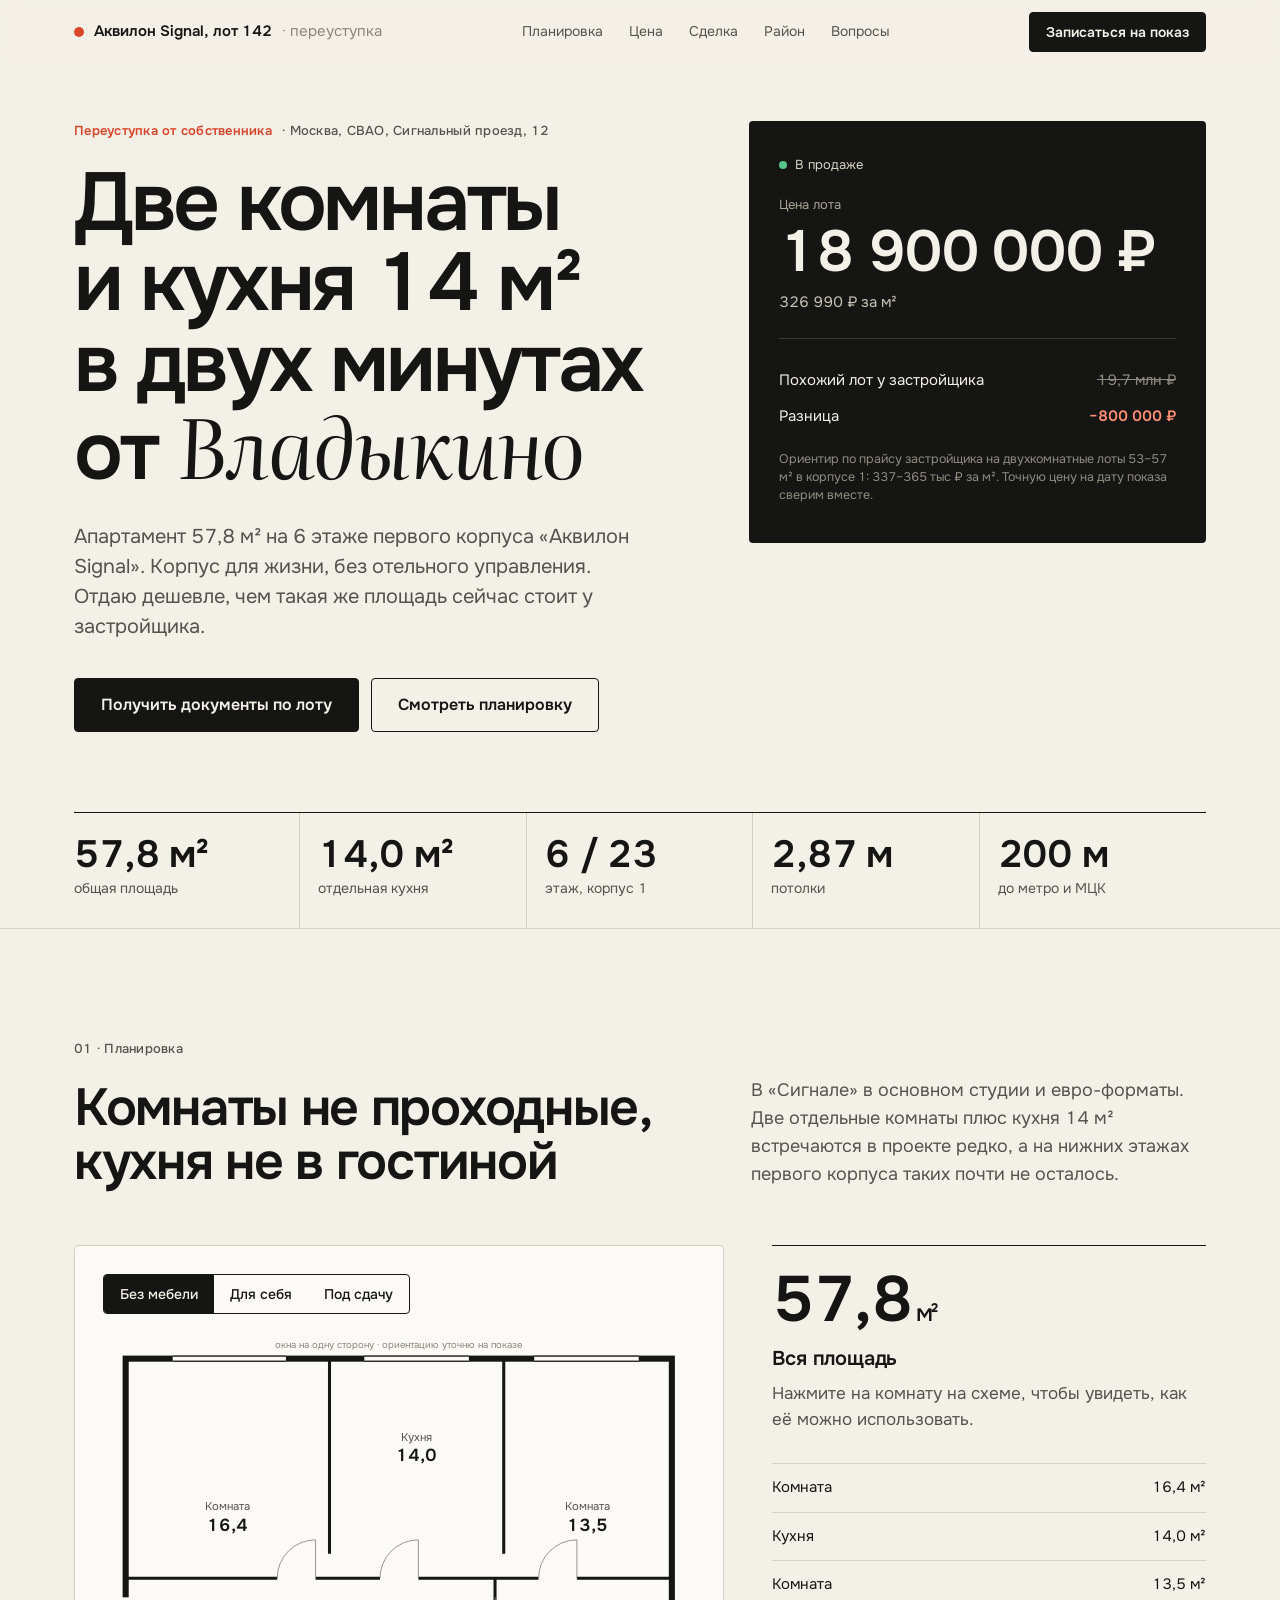
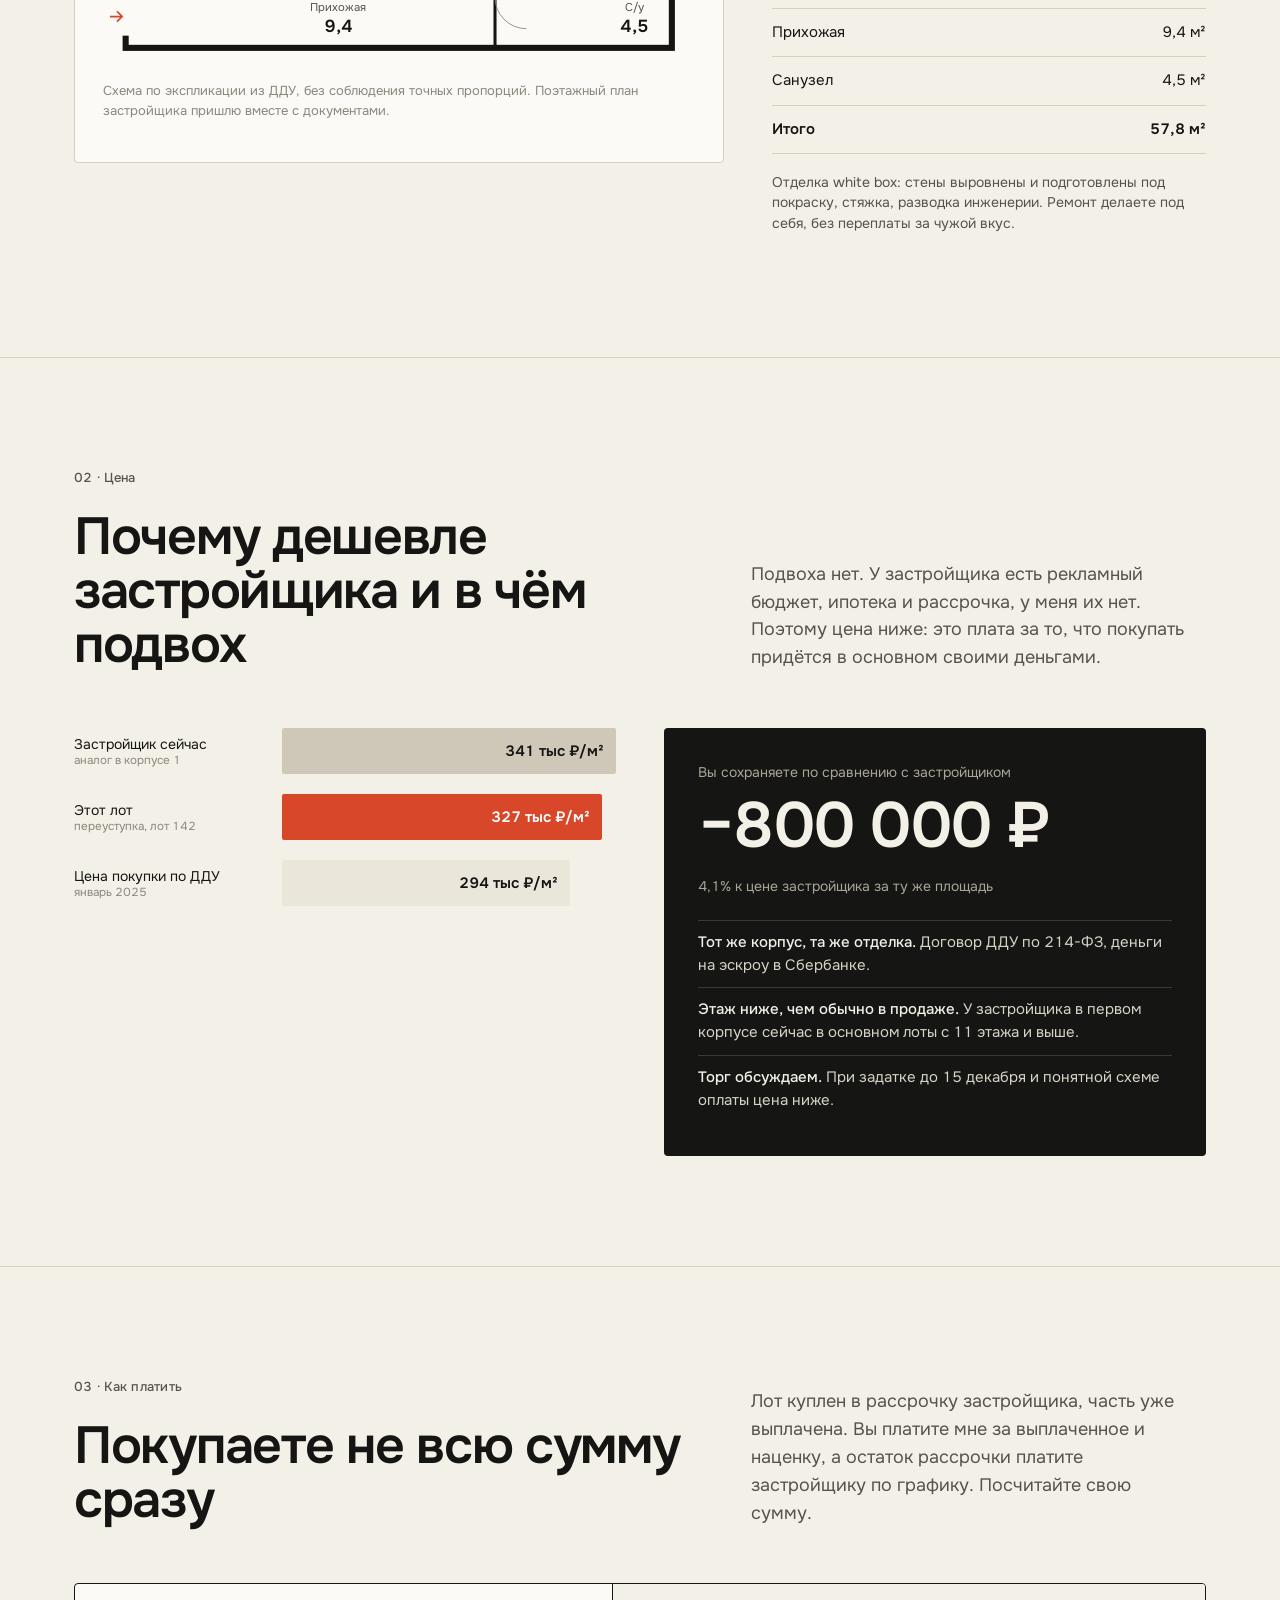
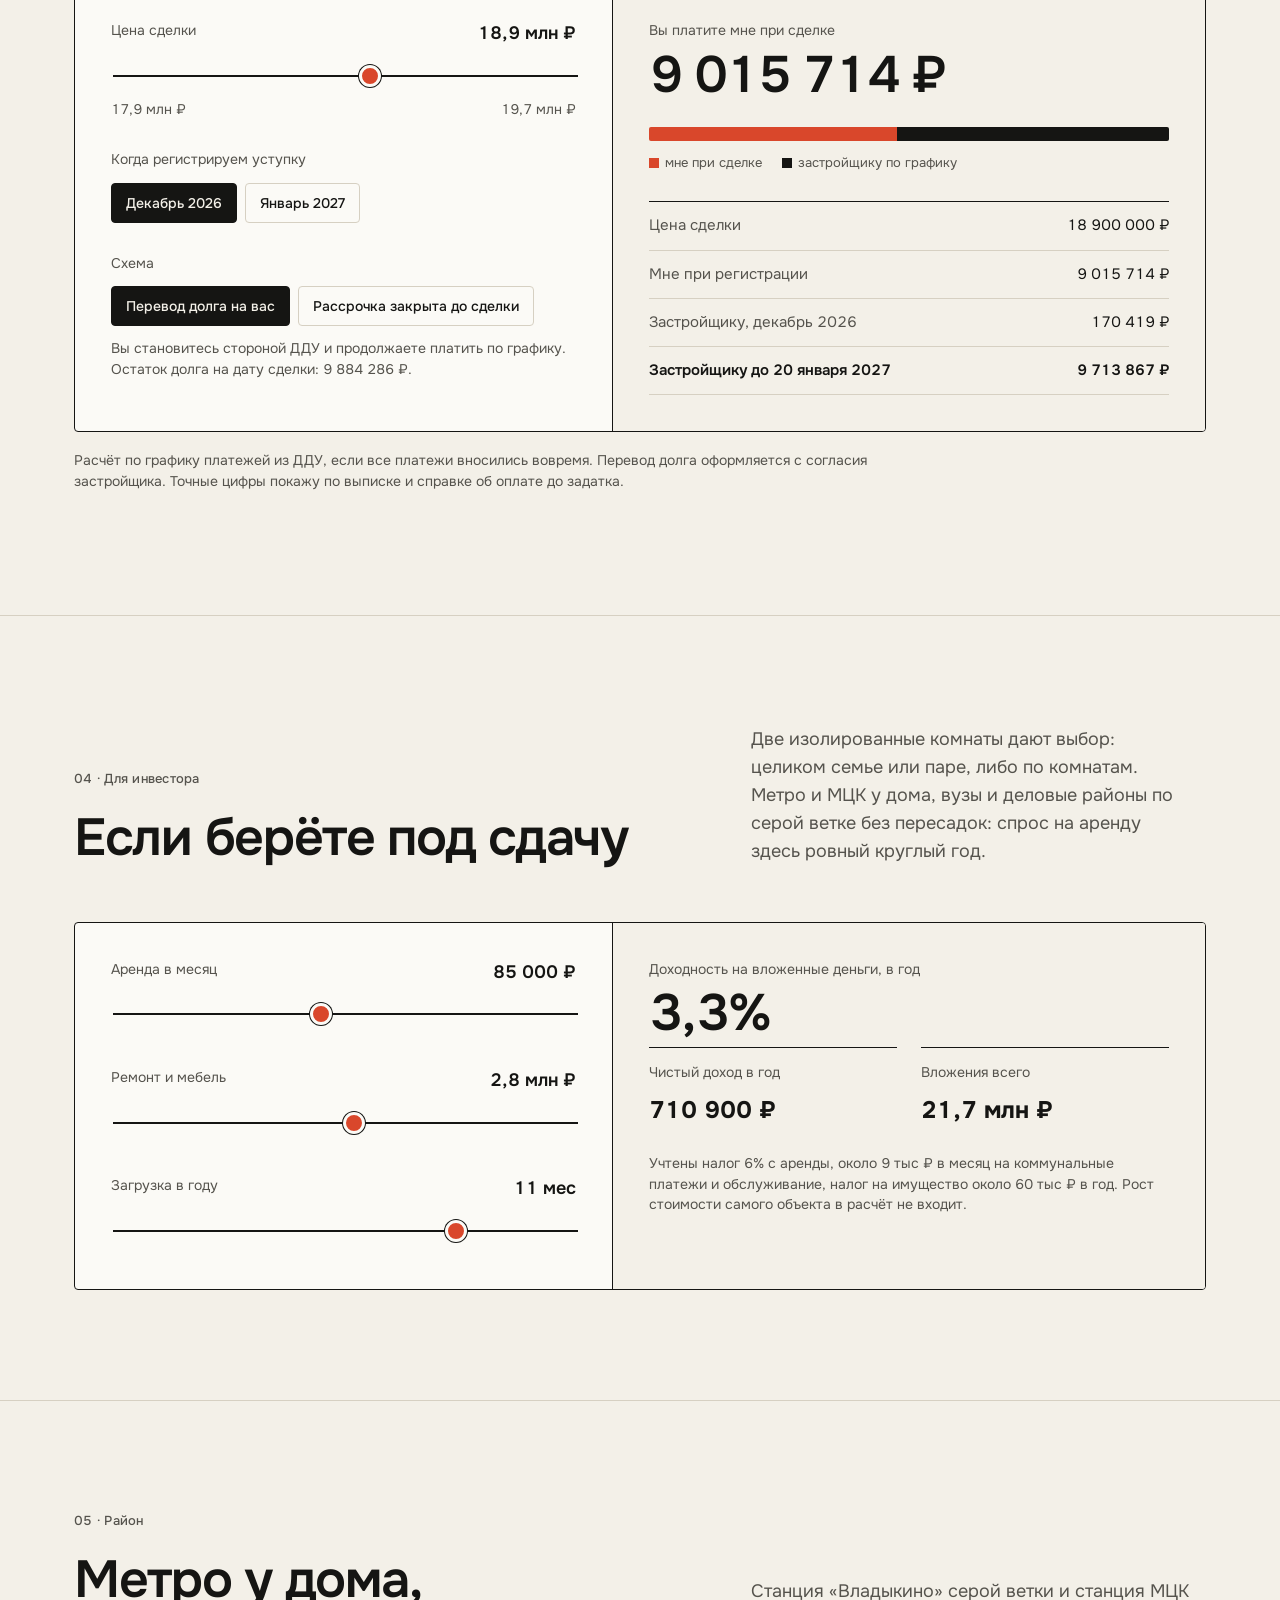
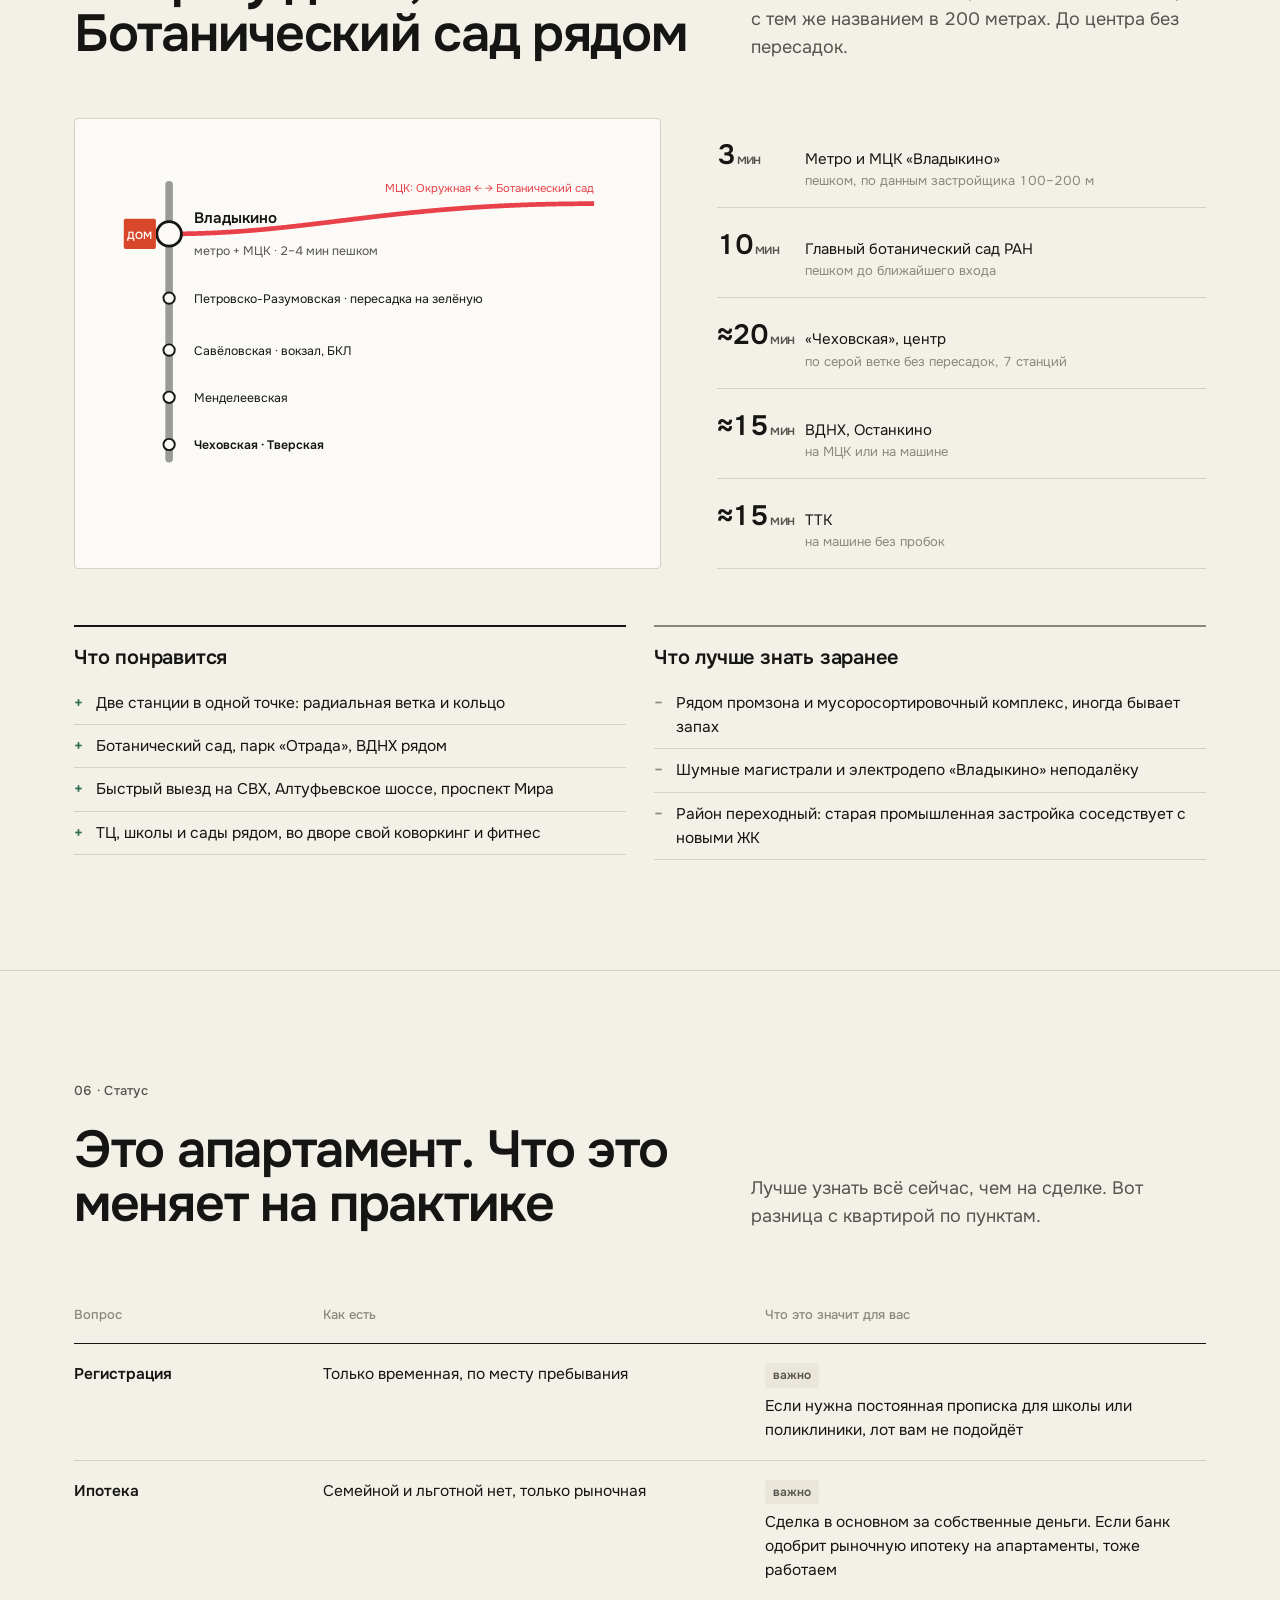
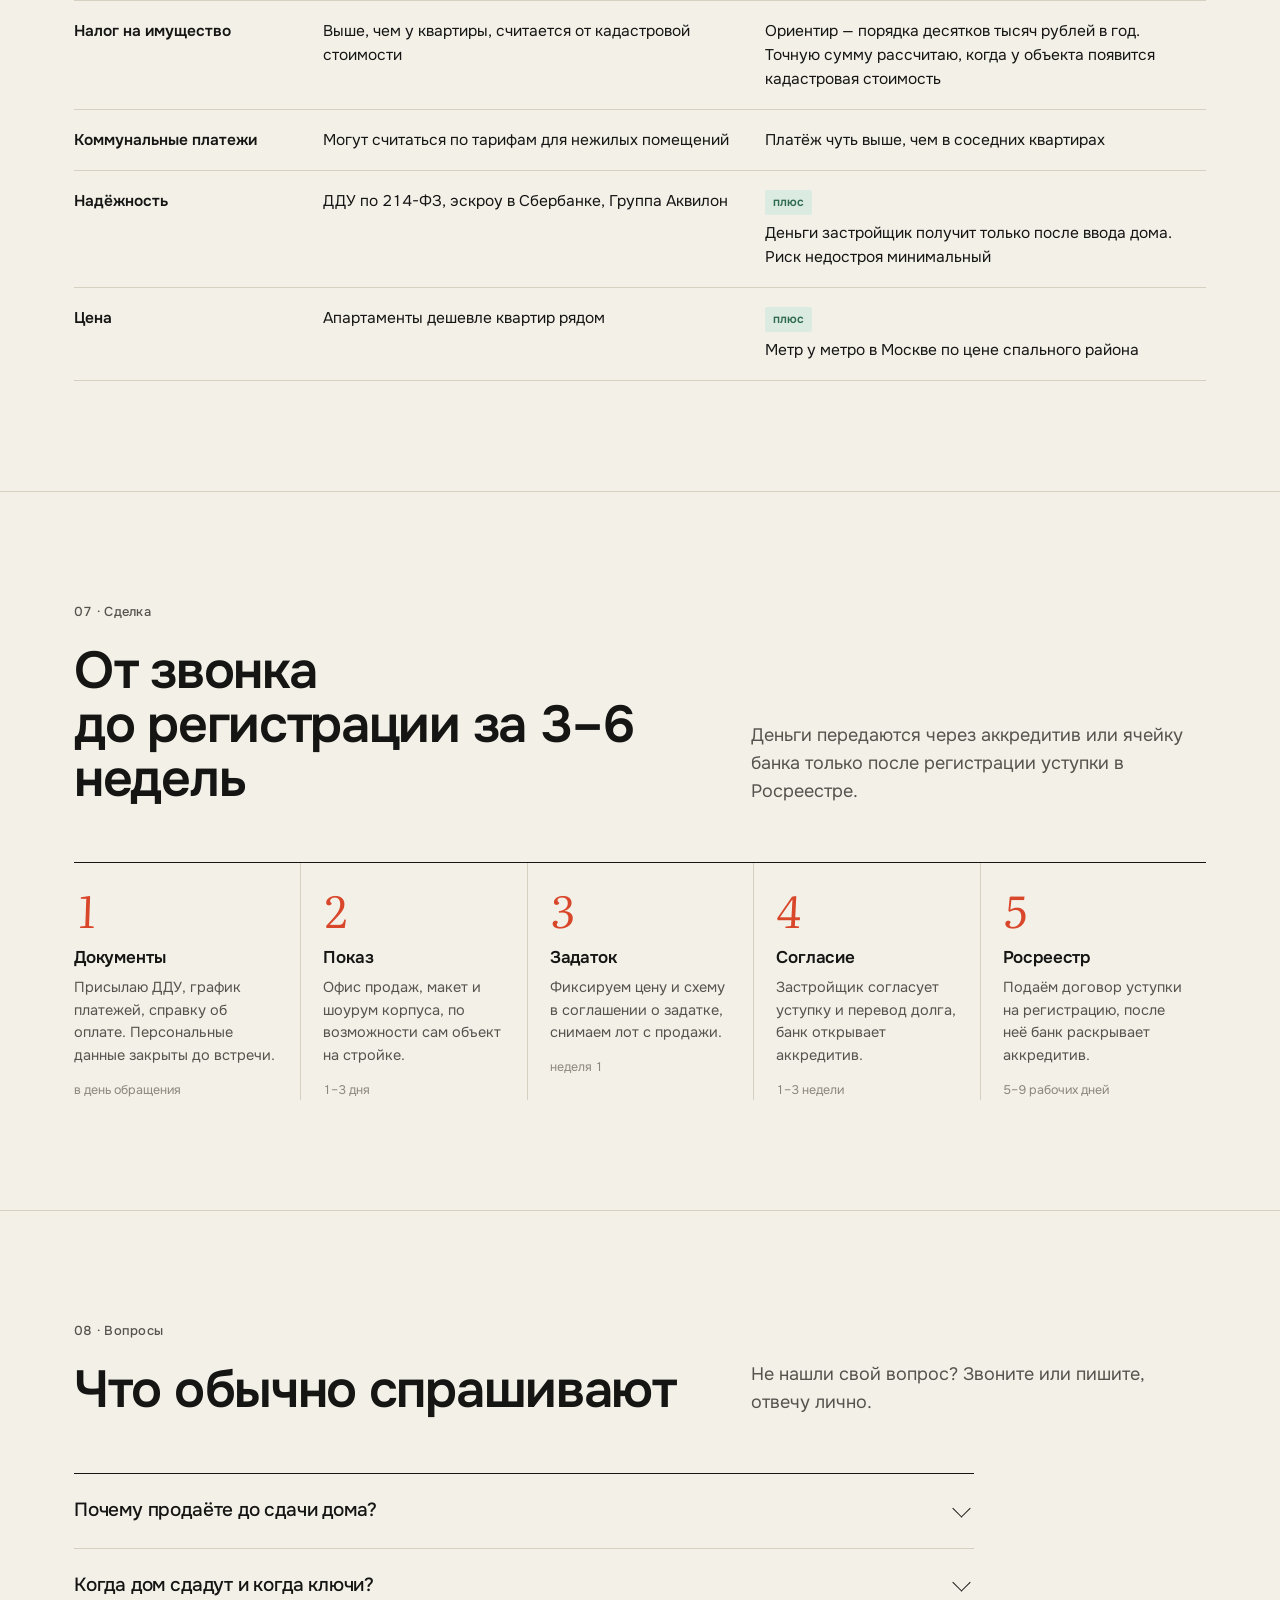
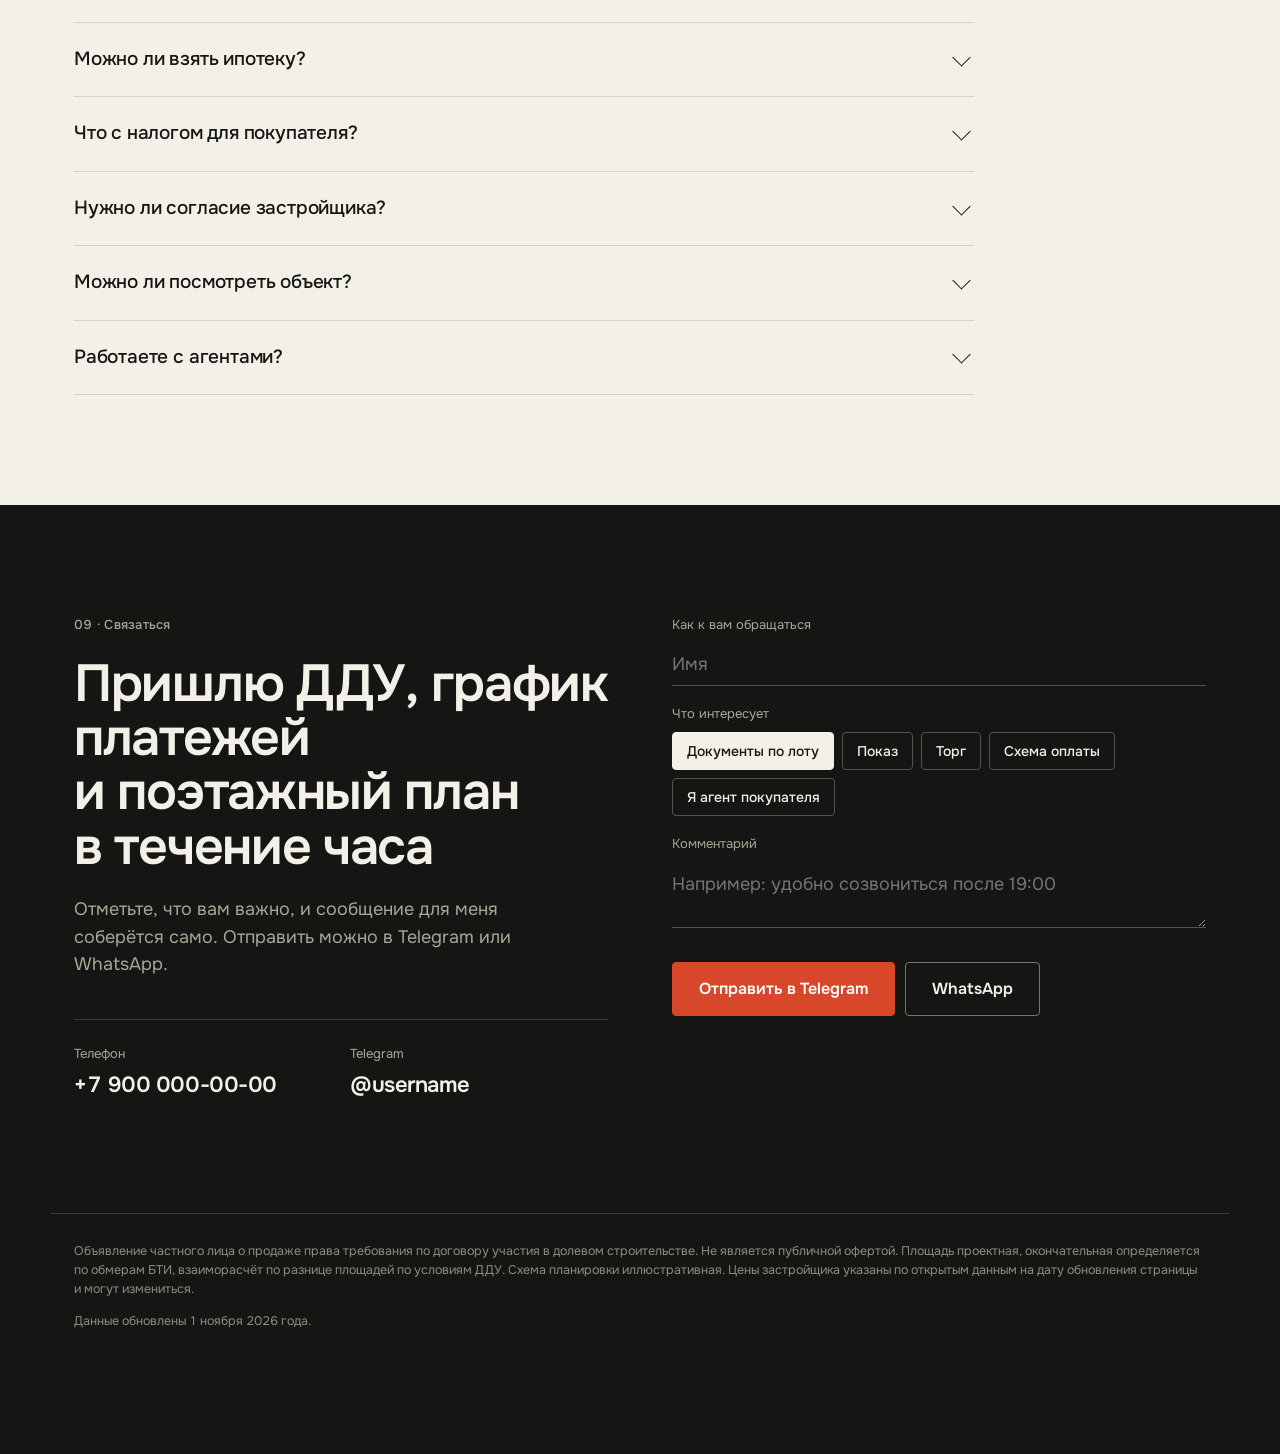
==== landing/index.html @ e8ae18ab "Оценка, стратегия продажи и лендинг для апартамента 142 в Аквилон Signal Co-Authored-By: Claude Opus" ====
<!DOCTYPE html>
<html lang="ru">
<head>
<meta charset="utf-8">
<meta name="viewport" content="width=device-width, initial-scale=1, viewport-fit=cover">
<title>Апартамент 57,8 м² у метро Владыкино · Аквилон Signal · переуступка от собственника</title>
<meta name="description" content="Двухкомнатный апартамент 57,8 м² с кухней 14 м² в корпусе 1 «Аквилон Signal», 6 этаж, 200 м до метро и МЦК «Владыкино». Переуступка от собственника, дешевле цены застройщика.">
<meta property="og:title" content="57,8 м² у метро Владыкино — дешевле, чем у застройщика">
<meta property="og:description" content="Аквилон Signal, корпус 1, 6 этаж. Две комнаты и кухня 14 м². Переуступка от собственника.">
<meta name="theme-color" content="#f3f0e8">
<link rel="preconnect" href="https://fonts.googleapis.com">
<link rel="preconnect" href="https://fonts.gstatic.com" crossorigin>
<link href="https://fonts.googleapis.com/css2?family=Onest:wght@400;500;600;700&family=Literata:ital,opsz,wght@0,7..72,400;0,7..72,500;1,7..72,400&display=swap" rel="stylesheet">
<style>
:root{
  --paper:#f3f0e8; --paper-2:#ebe6da; --ink:#151513; --ink-2:#55534d; --ink-3:#8b877d;
  --line:#d6d0c2; --accent:#d9472b; --accent-ink:#a8321b; --green:#2f6b4f;
  --sans:"Onest","Inter",system-ui,-apple-system,"Segoe UI",sans-serif;
  --serif:"Literata",Georgia,"Times New Roman",serif;
  --wrap:1180px; --r:4px;
}
*{box-sizing:border-box}
html{scroll-behavior:smooth;-webkit-text-size-adjust:100%}
@media (prefers-reduced-motion:reduce){html{scroll-behavior:auto}*{transition:none!important;animation:none!important}}
body{margin:0;background:var(--paper);color:var(--ink);font:400 17px/1.55 var(--sans);font-feature-settings:"tnum" 1,"lnum" 1}
a{color:inherit}
img,svg{display:block;max-width:100%}
.wrap{max-width:var(--wrap);margin:0 auto;padding:0 24px}
h1,h2,h3{font-weight:600;letter-spacing:-.025em;margin:0}
h2{font-size:clamp(30px,4.2vw,52px);line-height:1.04}
h3{font-size:20px;line-height:1.25;letter-spacing:-.01em}
p{margin:0 0 1em}
.muted{color:var(--ink-2)}
.small{font-size:14px;line-height:1.45}
.num{font-variant-numeric:tabular-nums}
.eyebrow{font-size:13px;font-weight:500;letter-spacing:.02em;color:var(--ink-2);display:flex;flex-wrap:wrap;gap:4px 10px;align-items:center;margin-bottom:22px}
.eyebrow b{color:var(--accent);font-weight:600}
section{padding:110px 0;border-top:1px solid var(--line)}
.sec-head{display:grid;grid-template-columns:minmax(0,7fr) minmax(0,5fr);gap:40px;align-items:end;margin-bottom:56px}
.sec-head p{font-size:18px;color:var(--ink-2);margin:0;max-width:440px}
.btn{display:inline-flex;align-items:center;gap:10px;height:54px;padding:0 26px;border-radius:var(--r);font:600 16px/1 var(--sans);text-decoration:none;border:1px solid var(--ink);cursor:pointer;transition:background .2s,color .2s,transform .2s}
.btn-dark{background:var(--ink);color:var(--paper)}
.btn-dark:hover{background:var(--accent);border-color:var(--accent)}
.btn-ghost{background:transparent;color:var(--ink)}
.btn-ghost:hover{background:var(--ink);color:var(--paper)}
.btn:active{transform:translateY(1px)}
:focus-visible{outline:2px solid var(--accent);outline-offset:3px}

/* top bar */
.top{position:sticky;top:0;z-index:30;background:rgba(243,240,232,.92);backdrop-filter:saturate(1.2) blur(8px);-webkit-backdrop-filter:saturate(1.2) blur(8px);border-bottom:1px solid transparent;transition:border-color .2s}
.top.scrolled{border-color:var(--line)}
.top .wrap{display:flex;align-items:center;justify-content:space-between;height:64px;gap:20px}
.logo{font-weight:600;font-size:15px;text-decoration:none;display:flex;gap:10px;align-items:center;white-space:nowrap}
.logo i{width:10px;height:10px;background:var(--accent);border-radius:50%;display:inline-block}
.logo span{color:var(--ink-3);font-weight:400}
.nav{display:flex;gap:26px;font-size:14px}
.nav a{text-decoration:none;color:var(--ink-2)}
.nav a:hover{color:var(--ink)}
.top .btn{height:40px;padding:0 16px;font-size:14px}

/* hero */
.hero{padding:56px 0 0;border:0}
.hero-grid{display:grid;grid-template-columns:minmax(0,1.15fr) minmax(0,.85fr);gap:56px;align-items:start}
.hero h1{font-size:clamp(40px,6.4vw,86px);line-height:.98;letter-spacing:-.04em}
.hero h1 em{font-family:var(--serif);font-style:italic;font-weight:400;letter-spacing:-.02em}
.hero-lead{font-size:20px;line-height:1.5;color:var(--ink-2);max-width:560px;margin:30px 0 36px}
.hero-ctas{display:flex;gap:12px;flex-wrap:wrap}
.price-card{background:var(--ink);color:var(--paper);padding:30px 30px 26px;border-radius:var(--r);position:relative}
.price-card .label{font-size:13px;color:#a9a597;margin-bottom:8px}
.price-card .big{font-size:clamp(40px,4.6vw,58px);font-weight:600;letter-spacing:-.035em;line-height:1}
.price-card .per{color:#c9c5b8;font-size:15px;margin-top:10px}
.price-card hr{border:0;border-top:1px solid #3a3934;margin:24px 0}
.cmp-row{display:flex;justify-content:space-between;gap:12px;font-size:15px;padding:6px 0}
.cmp-row s{color:#8f8b80}
.cmp-row .save{color:#ff8f74;font-weight:600}
.price-card .note{font-size:12.5px;color:#8f8b80;margin-top:16px;line-height:1.45}
.status{display:inline-flex;align-items:center;gap:8px;font-size:13px;color:#d7d3c6;margin-bottom:20px}
.status i{width:8px;height:8px;border-radius:50%;background:#58c38a;box-shadow:0 0 0 0 rgba(88,195,138,.6);animation:pulse 2.4s infinite}
@keyframes pulse{70%{box-shadow:0 0 0 8px rgba(88,195,138,0)}100%{box-shadow:0 0 0 0 rgba(88,195,138,0)}}
.facts{display:grid;grid-template-columns:repeat(5,1fr);margin-top:80px;border-top:1px solid var(--ink)}
.fact{padding:22px 18px 26px 0;border-right:1px solid var(--line)}
.fact+.fact{padding-left:18px}
.fact:last-child{border-right:0}
.fact b{display:block;font-size:clamp(26px,3vw,38px);font-weight:600;letter-spacing:-.03em;line-height:1.05}
.fact span{font-size:14px;color:var(--ink-2)}

/* plan */
.plan-grid{display:grid;grid-template-columns:minmax(0,1.5fr) minmax(0,1fr);gap:48px;align-items:start}
.plan-box{background:#fbfaf6;border:1px solid var(--line);border-radius:var(--r);padding:28px}
.plan-tabs{display:inline-flex;border:1px solid var(--ink);border-radius:var(--r);overflow:hidden;margin-bottom:22px}
.plan-tabs button{font:500 14px var(--sans);white-space:nowrap;padding:10px 16px;border:0;background:transparent;color:var(--ink);cursor:pointer}
.plan-tabs button[aria-pressed="true"]{background:var(--ink);color:var(--paper)}
#plan .room{fill:#fbfaf6;stroke:none;cursor:pointer;transition:fill .2s}
#plan .room:hover,#plan .room.on{fill:#f6dcd3}
#plan .wall{fill:none;stroke:var(--ink);stroke-width:7;stroke-linejoin:miter}
#plan .iwall{stroke:var(--ink);stroke-width:3.5}
#plan .win{stroke:#fbfaf6;stroke-width:5}
#plan .win2{stroke:var(--ink);stroke-width:1}
#plan .door{fill:none;stroke:var(--ink-3);stroke-width:1}
#plan text{font-family:var(--sans);pointer-events:none}
#plan .rn{font-size:13px;fill:var(--ink-2)}
#plan .ra{font-size:20px;font-weight:600;fill:var(--ink)}
#plan .furn{fill:none;stroke:#9c978b;stroke-width:1.2;opacity:0;transition:opacity .35s}
#plan.f-life .furn.life,#plan.f-rent .furn.rent{opacity:1}
#plan .dim{font-size:11px;fill:var(--ink-3)}
.plan-caption{font-size:13px;color:var(--ink-3);margin-top:14px}
.room-info{border-top:1px solid var(--ink);padding-top:22px}
.room-info .ri-area{font-size:64px;font-weight:600;letter-spacing:-.04em;line-height:1}
.room-info .ri-area small{font-size:24px;font-weight:500}
.room-info h3{margin:14px 0 10px}
.room-list{list-style:none;padding:0;margin:30px 0 0;border-top:1px solid var(--line)}
.room-list li{display:flex;justify-content:space-between;padding:12px 0;border-bottom:1px solid var(--line);font-size:15px;cursor:pointer}
.room-list li:hover,.room-list li.on{color:var(--accent-ink)}
.room-list li.total{font-weight:600;cursor:default;color:var(--ink)}

/* compare */
.compare{display:grid;grid-template-columns:minmax(0,1fr) minmax(0,1fr);gap:48px}
.bars{display:flex;flex-direction:column;gap:20px}
.bar{display:grid;grid-template-columns:190px 1fr;gap:18px;align-items:center}
.bar .bl{font-size:14px;line-height:1.3}
.bar .bl small{display:block;color:var(--ink-3)}
.bar .track{height:46px;position:relative}
.bar .fill{height:100%;background:var(--paper-2);border-radius:2px;width:0;transition:width 1s cubic-bezier(.2,.7,.2,1);display:flex;align-items:center;justify-content:flex-end;padding-right:12px;font-weight:600;font-size:15px;white-space:nowrap}
.bar.me .fill{background:var(--accent);color:#fff}
.bar.dev .fill{background:#cfc8b8}
.saving{background:var(--ink);color:var(--paper);border-radius:var(--r);padding:34px}
.saving .k{font-size:14px;color:#a9a597}
.saving .v{font-size:clamp(44px,5vw,68px);font-weight:600;letter-spacing:-.04em;line-height:1;margin:10px 0 18px}
.saving ul{margin:22px 0 0;padding:0;list-style:none;font-size:15px;color:#d7d3c6}
.saving li{padding:10px 0;border-top:1px solid #3a3934}
.saving li b{color:var(--paper);font-weight:500}

/* calculators */
.calc{display:grid;grid-template-columns:minmax(0,1fr) minmax(0,1.1fr);gap:0;border:1px solid var(--ink);border-radius:var(--r);overflow:hidden;background:#fbfaf6}
.calc-in{padding:36px;border-right:1px solid var(--ink)}
.calc-out{padding:36px;background:var(--paper)}
.field{margin-bottom:30px}
.field label{display:flex;justify-content:space-between;font-size:14px;color:var(--ink-2);margin-bottom:12px;gap:12px}
.field label output{color:var(--ink);font-weight:600;font-size:18px}
input[type=range]{-webkit-appearance:none;appearance:none;width:100%;height:28px;background:transparent;cursor:pointer}
input[type=range]::-webkit-slider-runnable-track{height:2px;background:var(--ink)}
input[type=range]::-moz-range-track{height:2px;background:var(--ink)}
input[type=range]::-webkit-slider-thumb{-webkit-appearance:none;width:22px;height:22px;border-radius:50%;background:var(--accent);border:3px solid #fbfaf6;box-shadow:0 0 0 1px var(--ink);margin-top:-10px}
input[type=range]::-moz-range-thumb{width:16px;height:16px;border-radius:50%;background:var(--accent);border:3px solid #fbfaf6;box-shadow:0 0 0 1px var(--ink)}
.seg{display:flex;flex-wrap:wrap;gap:8px}
.seg button{font:500 14px var(--sans);padding:10px 14px;border:1px solid var(--line);background:transparent;border-radius:var(--r);cursor:pointer;color:var(--ink)}
.seg button[aria-pressed="true"]{border-color:var(--ink);background:var(--ink);color:var(--paper)}
.out-big{font-size:clamp(36px,4vw,54px);font-weight:600;letter-spacing:-.035em;line-height:1}
.out-k{font-size:14px;color:var(--ink-2);margin-bottom:8px}
.split{display:flex;height:14px;border-radius:2px;overflow:hidden;margin:26px 0 12px;background:var(--paper-2)}
.split span{display:block;height:100%;transition:width .5s}
.split .s1{background:var(--accent)}
.split .s2{background:var(--ink)}
.legend{display:flex;gap:20px;flex-wrap:wrap;font-size:13px;color:var(--ink-2)}
.legend i{display:inline-block;width:10px;height:10px;margin-right:6px;vertical-align:-1px}
.sched{margin-top:28px;border-top:1px solid var(--ink)}
.sched div{display:flex;justify-content:space-between;gap:16px;padding:12px 0;border-bottom:1px solid var(--line);font-size:15px}
.sched div span:first-child{color:var(--ink-2)}
.sched div.hl{font-weight:600}
.sched div.hl span:first-child{color:var(--ink)}

/* location */
.loc-grid{display:grid;grid-template-columns:minmax(0,1.2fr) minmax(0,1fr);gap:56px}
.line-map{background:#fbfaf6;border:1px solid var(--line);border-radius:var(--r);padding:28px 28px 18px}
.line-map svg text{font-family:var(--sans)}
.trip{display:grid;grid-template-columns:72px 1fr;gap:16px;padding:16px 0;border-bottom:1px solid var(--line);align-items:baseline}
.trip b{font-size:28px;font-weight:600;letter-spacing:-.03em}
.trip b small{font-size:14px;font-weight:500;color:var(--ink-2);margin-left:2px}
.trip span{font-size:15px}
.trip span small{display:block;color:var(--ink-3);font-size:13px}
.honest{display:grid;grid-template-columns:1fr 1fr;gap:28px;margin-top:56px}
.honest > div{border-top:2px solid var(--ink);padding-top:18px}
.honest > div.minus{border-color:var(--ink-3)}
.honest ul{margin:12px 0 0;padding:0;list-style:none}
.honest li{padding:9px 0 9px 22px;position:relative;font-size:15.5px;border-bottom:1px solid var(--line)}
.honest li:before{content:"+";position:absolute;left:0;color:var(--green);font-weight:600}
.honest .minus li:before{content:"−";color:var(--ink-3)}

/* apartments status */
.status-tbl{width:100%;border-collapse:collapse;font-size:15.5px}
.status-tbl th,.status-tbl td{text-align:left;padding:18px 18px 18px 0;border-bottom:1px solid var(--line);vertical-align:top}
.status-tbl th{font-size:13px;font-weight:500;color:var(--ink-3);border-bottom:1px solid var(--ink)}
.status-tbl td:first-child{font-weight:600;width:22%}
.status-tbl td:nth-child(2){width:39%}
.tag{display:inline-block;font-size:12px;font-weight:600;padding:3px 8px;border-radius:2px;margin-bottom:6px}
.tag.ok{background:#dcebe2;color:var(--green)}
.tag.mid{background:var(--paper-2);color:var(--ink-2)}

/* rent */
.rent-kpis{display:grid;grid-template-columns:1fr 1fr;gap:24px;margin-top:8px}
.rent-kpis > div{border-top:1px solid var(--ink);padding-top:14px}

/* steps */
.steps{display:grid;grid-template-columns:repeat(5,1fr);gap:0;counter-reset:s;border-top:1px solid var(--ink)}
.step{padding:24px 22px 0 0;position:relative}
.step+.step{padding-left:22px;border-left:1px solid var(--line)}
.step .n{font-family:var(--serif);font-style:italic;font-size:44px;line-height:1;color:var(--accent)}
.step h3{font-size:17px;margin:16px 0 8px}
.step p{font-size:14.5px;color:var(--ink-2)}
.step .when{font-size:12.5px;color:var(--ink-3)}

/* faq */
.faq{border-top:1px solid var(--ink);max-width:900px}
.faq details{border-bottom:1px solid var(--line)}
.faq summary{list-style:none;cursor:pointer;padding:22px 40px 22px 0;font-size:19px;font-weight:500;position:relative;letter-spacing:-.01em}
.faq summary::-webkit-details-marker{display:none}
.faq summary:after{content:"";position:absolute;right:6px;top:50%;width:12px;height:12px;border-right:1.5px solid var(--ink);border-bottom:1.5px solid var(--ink);transform:translateY(-70%) rotate(45deg);transition:transform .25s}
.faq details[open] summary:after{transform:translateY(-30%) rotate(-135deg)}
.faq .a{padding:0 0 24px;color:var(--ink-2);max-width:760px}

/* contact */
.contact{background:var(--ink);color:var(--paper);border:0}
.contact h2{color:var(--paper)}
.contact .muted{color:#a9a597}
.c-grid{display:grid;grid-template-columns:minmax(0,1fr) minmax(0,1fr);gap:64px}
.form .row{margin-bottom:18px}
.form label{display:block;font-size:13px;color:#a9a597;margin-bottom:8px}
.form input,.form select,.form textarea{width:100%;background:transparent;border:0;border-bottom:1px solid #55534d;color:var(--paper);font:400 18px var(--sans);padding:10px 0;border-radius:0}
.form select option{color:var(--ink)}
.form input:focus,.form select:focus,.form textarea:focus{outline:0;border-color:var(--accent)}
.form .chips{display:flex;flex-wrap:wrap;gap:8px}
.form .chips button{font:500 14px var(--sans);padding:9px 14px;border:1px solid #55534d;background:transparent;color:var(--paper);border-radius:var(--r);cursor:pointer}
.form .chips button[aria-pressed="true"]{background:var(--paper);color:var(--ink);border-color:var(--paper)}
.form .send{display:flex;gap:10px;flex-wrap:wrap;margin-top:26px}
.contact .btn-dark{background:var(--accent);border-color:var(--accent);color:#fff}
.contact .btn-dark:hover{background:#fff;color:var(--ink);border-color:#fff}
.contact .btn-ghost{color:var(--paper);border-color:#77746b}
.contact .btn-ghost:hover{background:var(--paper);color:var(--ink)}
.direct{border-top:1px solid #3a3934;margin-top:40px;padding-top:24px;display:grid;grid-template-columns:1fr 1fr;gap:18px}
.direct a{text-decoration:none;font-size:22px;font-weight:600;letter-spacing:-.02em}
.direct small{display:block;font-size:13px;color:#a9a597;font-weight:400;letter-spacing:0;margin-bottom:4px}
footer{background:var(--ink);color:#8f8b80;font-size:12.5px;line-height:1.55;padding:0 0 110px}
footer .wrap{border-top:1px solid #3a3934;padding-top:28px}

/* mobile bar */
.mbar{display:none}

/* reveal */
.rv{opacity:0;transform:translateY(18px);transition:opacity .7s ease,transform .7s ease}
.rv.in{opacity:1;transform:none}
.no-js .rv{opacity:1;transform:none}

@media (max-width:1020px){
  .nav{display:none}
  .hero-grid,.plan-grid,.compare,.loc-grid,.c-grid,.sec-head{grid-template-columns:1fr}
  .sec-head{gap:18px}
  .facts{grid-template-columns:repeat(3,1fr)}
  .fact:nth-child(3){border-right:0}
  .fact:nth-child(4){padding-left:0}
  .fact:nth-child(n+4){border-top:1px solid var(--line)}
  .steps{grid-template-columns:1fr 1fr}
  .step{padding:22px 18px 22px 0!important;border-left:0!important;border-bottom:1px solid var(--line)}
  .step:nth-child(even){padding-left:18px!important;border-left:1px solid var(--line)!important}
  .calc{grid-template-columns:1fr}
  .calc-in{border-right:0;border-bottom:1px solid var(--ink)}
}
@media (max-width:640px){
  body{font-size:16px}
  .wrap{padding:0 18px}
  section{padding:76px 0}
  .hero{padding-top:30px}
  .hero-lead{font-size:18px}
  .top .btn{display:none}
  .facts{grid-template-columns:1fr 1fr;margin-top:56px}
  .fact{padding:18px 12px 20px 0!important;border-right:0!important;border-top:1px solid var(--line)}
  .fact:nth-child(even){padding-left:14px!important;border-left:1px solid var(--line)}
  .fact:first-child,.fact:nth-child(2){border-top:0}
  .fact:last-child{grid-column:1/-1;border-left:0;padding-left:0!important}
  .bar{grid-template-columns:1fr;gap:6px}
  .honest,.direct,.rent-kpis{grid-template-columns:1fr}
  .steps{grid-template-columns:1fr}
  .step,.step:nth-child(even){padding:20px 0!important;border-left:0!important}
  .calc-in,.calc-out,.plan-box,.saving,.price-card{padding:22px}
  .status-tbl thead{display:none}
  .status-tbl tr{display:block;border-bottom:1px solid var(--line);padding:14px 0}
  .status-tbl td{display:block;width:auto!important;border:0;padding:4px 0}
  .faq summary{font-size:17px}
  .plan-tabs button{padding:9px 11px;font-size:13px}
  .mbar{display:grid;grid-template-columns:1fr 1fr;gap:8px;position:fixed;left:0;right:0;bottom:0;z-index:40;padding:10px 12px calc(10px + env(safe-area-inset-bottom));background:rgba(243,240,232,.96);border-top:1px solid var(--line);transform:translateY(110%);transition:transform .3s}
  .mbar.show{transform:none}
  .mbar .btn{height:48px;justify-content:center;padding:0 10px;font-size:15px}
}
</style>
</head>
<body class="no-js">

<header class="top" id="top">
  <div class="wrap">
    <a class="logo" href="#"><i></i>Аквилон Signal, лот 142 <span>· переуступка</span></a>
    <nav class="nav" aria-label="Разделы">
      <a href="#plan-sec">Планировка</a>
      <a href="#price">Цена</a>
      <a href="#deal">Сделка</a>
      <a href="#place">Район</a>
      <a href="#faq">Вопросы</a>
    </nav>
    <a class="btn btn-dark" href="#contact">Записаться на показ</a>
  </div>
</header>

<main>
<section class="hero">
  <div class="wrap">
    <div class="hero-grid">
      <div>
        <div class="eyebrow"><b>Переуступка от собственника</b> · Москва, СВАО, Сигнальный проезд, 12</div>
        <h1>Две комнаты и&nbsp;кухня 14&nbsp;м² в&nbsp;двух минутах от&nbsp;<em>Владыкино</em></h1>
        <p class="hero-lead">Апартамент 57,8 м² на 6 этаже первого корпуса «Аквилон Signal». Корпус для жизни, без отельного управления. Отдаю дешевле, чем такая же площадь сейчас стоит у застройщика.</p>
        <div class="hero-ctas">
          <a class="btn btn-dark" href="#contact">Получить документы по лоту</a>
          <a class="btn btn-ghost" href="#plan-sec">Смотреть планировку</a>
        </div>
      </div>
      <aside class="price-card rv" aria-label="Цена">
        <div class="status"><i></i><span id="statusText">В продаже</span></div>
        <div class="label">Цена лота</div>
        <div class="big num" data-bind="price"></div>
        <div class="per num" data-bind="ppm"></div>
        <hr>
        <div class="cmp-row"><span>Похожий лот у застройщика</span><s class="num" data-bind="devPrice"></s></div>
        <div class="cmp-row"><span>Разница</span><span class="save num" data-bind="saving"></span></div>
        <p class="note" data-bind="devNote"></p>
      </aside>
    </div>

    <div class="facts">
      <div class="fact"><b>57,8 м²</b><span>общая площадь</span></div>
      <div class="fact"><b>14,0 м²</b><span>отдельная кухня</span></div>
      <div class="fact"><b>6 / 23</b><span>этаж, корпус 1</span></div>
      <div class="fact"><b>2,87 м</b><span>потолки</span></div>
      <div class="fact"><b>200 м</b><span>до метро и МЦК</span></div>
    </div>
  </div>
</section>

<section id="plan-sec">
  <div class="wrap">
    <div class="sec-head">
      <div><div class="eyebrow">01 · Планировка</div><h2>Комнаты не&nbsp;проходные, кухня не&nbsp;в&nbsp;гостиной</h2></div>
      <p>В «Сигнале» в основном студии и евро-форматы. Две отдельные комнаты плюс кухня 14 м² встречаются в проекте редко, а на нижних этажах первого корпуса таких почти не осталось.</p>
    </div>
    <div class="plan-grid">
      <div class="plan-box rv">
        <div class="plan-tabs" role="group" aria-label="Расстановка мебели">
          <button type="button" data-f="none" aria-pressed="true">Без мебели</button>
          <button type="button" data-f="life" aria-pressed="false">Для себя</button>
          <button type="button" data-f="rent" aria-pressed="false">Под сдачу</button>
        </div>
        <svg id="plan" viewBox="0 0 680 380" role="img" aria-label="Схема планировки апартамента 57,8 квадратных метра">
          <!-- rooms: scale 60px per metre, origin 26,26 -->
          <rect class="room" data-r="r1" x="26" y="26" width="234" height="252"/>
          <rect class="room" data-r="k"  x="260" y="26" width="200" height="252"/>
          <rect class="room" data-r="r2" x="460" y="26" width="193" height="252"/>
          <rect class="room" data-r="h"  x="26" y="278" width="424" height="80"/>
          <rect class="room" data-r="b"  x="450" y="278" width="203" height="80"/>

          <!-- furniture: life -->
          <g class="furn life">
            <rect x="60" y="60" width="96" height="120" rx="3"/><rect x="66" y="64" width="38" height="20" rx="3"/><rect x="112" y="64" width="38" height="20" rx="3"/>
            <rect x="186" y="60" width="50" height="34"/><rect x="40" y="214" width="150" height="40"/>
            <rect x="300" y="60" width="130" height="30"/><rect x="306" y="166" width="90" height="56" rx="28"/>
            <rect x="490" y="60" width="130" height="50" rx="4"/><rect x="520" y="160" width="80" height="44"/><rect x="600" y="228" width="40" height="40"/>
            <rect x="470" y="300" width="80" height="40" rx="18"/><rect x="590" y="296" width="44" height="48"/>
            <rect x="40" y="292" width="190" height="34"/>
          </g>
          <!-- furniture: rent (two rooms with beds) -->
          <g class="furn rent">
            <rect x="60" y="60" width="96" height="120" rx="3"/><rect x="186" y="60" width="50" height="34"/><rect x="40" y="226" width="110" height="34"/>
            <rect x="300" y="60" width="130" height="30"/><rect x="320" y="150" width="80" height="80" rx="40"/>
            <rect x="500" y="60" width="96" height="120" rx="3"/><rect x="616" y="60" width="26" height="34"/><rect x="480" y="226" width="110" height="34"/>
            <rect x="470" y="300" width="80" height="40" rx="18"/><rect x="590" y="296" width="44" height="48"/>
            <rect x="40" y="292" width="140" height="34"/>
          </g>

          <!-- walls -->
          <rect class="wall" x="26" y="26" width="627" height="332"/>
          <line class="iwall" x1="260" y1="26" x2="260" y2="250"/>
          <line class="iwall" x1="460" y1="26" x2="460" y2="250"/>
          <line class="iwall" x1="26" y1="278" x2="200" y2="278"/>
          <line class="iwall" x1="244" y1="278" x2="318" y2="278"/>
          <line class="iwall" x1="362" y1="278" x2="500" y2="278"/>
          <line class="iwall" x1="544" y1="278" x2="653" y2="278"/>
          <line class="iwall" x1="450" y1="278" x2="450" y2="358"/>
          <!-- doors -->
          <path class="door" d="M200 278 A44 44 0 0 1 244 234"/><line class="door" x1="244" y1="278" x2="244" y2="234"/>
          <path class="door" d="M318 278 A44 44 0 0 1 362 234"/><line class="door" x1="362" y1="278" x2="362" y2="234"/>
          <path class="door" d="M500 278 A44 44 0 0 1 544 234"/><line class="door" x1="544" y1="278" x2="544" y2="234"/>
          <path class="door" d="M450 300 A36 36 0 0 0 486 336" transform="translate(0,0)"/>
          <!-- windows on facade (top) -->
          <line class="win" x1="80" y1="26" x2="210" y2="26"/><line class="win2" x1="80" y1="23" x2="210" y2="23"/><line class="win2" x1="80" y1="29" x2="210" y2="29"/>
          <line class="win" x1="300" y1="26" x2="420" y2="26"/><line class="win2" x1="300" y1="23" x2="420" y2="23"/><line class="win2" x1="300" y1="29" x2="420" y2="29"/>
          <line class="win" x1="495" y1="26" x2="615" y2="26"/><line class="win2" x1="495" y1="23" x2="615" y2="23"/><line class="win2" x1="495" y1="29" x2="615" y2="29"/>
          <!-- entry -->
          <line x1="26" y1="300" x2="26" y2="344" stroke="#fbfaf6" stroke-width="9"/>
          <path d="M8 322 h14 m-6 -6 l6 6 -6 6" stroke="var(--accent)" stroke-width="2" fill="none"/>
          <!-- labels -->
          <text class="rn" x="143" y="200" text-anchor="middle">Комната</text><text class="ra" x="143" y="224" text-anchor="middle">16,4</text>
          <text class="rn" x="360" y="120" text-anchor="middle">Кухня</text><text class="ra" x="360" y="144" text-anchor="middle">14,0</text>
          <text class="rn" x="556" y="200" text-anchor="middle">Комната</text><text class="ra" x="556" y="224" text-anchor="middle">13,5</text>
          <text class="rn" x="270" y="316" text-anchor="middle">Прихожая</text><text class="ra" x="270" y="340" text-anchor="middle">9,4</text>
          <text class="rn" x="610" y="316" text-anchor="middle">С/у</text><text class="ra" x="610" y="340" text-anchor="middle">4,5</text>
          <text class="dim" x="339" y="14" text-anchor="middle">окна на одну сторону · ориентацию уточню на показе</text>
        </svg>
        <p class="plan-caption">Схема по экспликации из ДДУ, без соблюдения точных пропорций. Поэтажный план застройщика пришлю вместе с документами.</p>
      </div>
      <div>
        <div class="room-info" aria-live="polite">
          <div class="ri-area num" id="riArea">57,8<small> м²</small></div>
          <h3 id="riTitle">Вся площадь</h3>
          <p class="muted" id="riText">Нажмите на комнату на схеме, чтобы увидеть, как её можно использовать.</p>
        </div>
        <ul class="room-list" id="roomList">
          <li data-r="r1"><span>Комната</span><span class="num">16,4 м²</span></li>
          <li data-r="k"><span>Кухня</span><span class="num">14,0 м²</span></li>
          <li data-r="r2"><span>Комната</span><span class="num">13,5 м²</span></li>
          <li data-r="h"><span>Прихожая</span><span class="num">9,4 м²</span></li>
          <li data-r="b"><span>Санузел</span><span class="num">4,5 м²</span></li>
          <li class="total"><span>Итого</span><span class="num">57,8 м²</span></li>
        </ul>
        <p class="small muted" style="margin-top:18px">Отделка white box: стены выровнены и подготовлены под покраску, стяжка, разводка инженерии. Ремонт делаете под себя, без переплаты за чужой вкус.</p>
      </div>
    </div>
  </div>
</section>

<section id="price">
  <div class="wrap">
    <div class="sec-head">
      <div><div class="eyebrow">02 · Цена</div><h2>Почему дешевле застройщика и&nbsp;в&nbsp;чём подвох</h2></div>
      <p>Подвоха нет. У застройщика есть рекламный бюджет, ипотека и рассрочка, у меня их нет. Поэтому цена ниже: это плата за то, что покупать придётся в основном своими деньгами.</p>
    </div>
    <div class="compare">
      <div class="bars rv" id="bars"></div>
      <div class="saving rv">
        <div class="k">Вы сохраняете по сравнению с застройщиком</div>
        <div class="v num" data-bind="saving"></div>
        <div class="k" data-bind="savingNote"></div>
        <ul>
          <li><b>Тот же корпус, та же отделка.</b> Договор ДДУ по 214-ФЗ, деньги на эскроу в Сбербанке.</li>
          <li><b>Этаж ниже, чем обычно в продаже.</b> У застройщика в первом корпусе сейчас в основном лоты с 11 этажа и выше.</li>
          <li><b>Торг обсуждаем.</b> При задатке до 15 декабря и понятной схеме оплаты цена ниже.</li>
        </ul>
      </div>
    </div>
  </div>
</section>

<section id="deal">
  <div class="wrap">
    <div class="sec-head">
      <div><div class="eyebrow">03 · Как платить</div><h2>Покупаете не&nbsp;всю сумму сразу</h2></div>
      <p>Лот куплен в рассрочку застройщика, часть уже выплачена. Вы платите мне за выплаченное и наценку, а остаток рассрочки платите застройщику по графику. Посчитайте свою сумму.</p>
    </div>
    <div class="calc rv">
      <div class="calc-in">
        <div class="field">
          <label for="pPrice">Цена сделки <output id="pPriceOut" class="num"></output></label>
          <input type="range" id="pPrice" step="50000">
          <div class="small muted" style="display:flex;justify-content:space-between"><span data-bind="pMin"></span><span data-bind="pMax"></span></div>
        </div>
        <div class="field">
          <label>Когда регистрируем уступку</label>
          <div class="seg" id="pMonth"></div>
        </div>
        <div class="field" style="margin-bottom:0">
          <label>Схема</label>
          <div class="seg" id="pScheme">
            <button type="button" data-s="debt" aria-pressed="true">Перевод долга на вас</button>
            <button type="button" data-s="full" aria-pressed="false">Рассрочка закрыта до сделки</button>
          </div>
          <p class="small muted" id="schemeNote" style="margin-top:12px"></p>
        </div>
      </div>
      <div class="calc-out">
        <div class="out-k">Вы платите мне при сделке</div>
        <div class="out-big num" id="oSeller"></div>
        <div class="split"><span class="s1" id="sp1"></span><span class="s2" id="sp2"></span></div>
        <div class="legend"><span><i style="background:var(--accent)"></i>мне при сделке</span><span><i style="background:var(--ink)"></i>застройщику по графику</span></div>
        <div class="sched" id="oSched"></div>
      </div>
    </div>
    <p class="small muted" style="margin-top:18px;max-width:820px">Расчёт по графику платежей из ДДУ, если все платежи вносились вовремя. Перевод долга оформляется с согласия застройщика. Точные цифры покажу по выписке и справке об оплате до задатка.</p>
  </div>
</section>

<section id="rent">
  <div class="wrap">
    <div class="sec-head">
      <div><div class="eyebrow">04 · Для инвестора</div><h2>Если берёте под&nbsp;сдачу</h2></div>
      <p>Две изолированные комнаты дают выбор: целиком семье или паре, либо по комнатам. Метро и МЦК у дома, вузы и деловые районы по серой ветке без пересадок: спрос на аренду здесь ровный круглый год.</p>
    </div>
    <div class="calc rv">
      <div class="calc-in">
        <div class="field">
          <label for="rRent">Аренда в месяц <output id="rRentOut" class="num"></output></label>
          <input type="range" id="rRent" min="65000" max="110000" step="1000">
        </div>
        <div class="field">
          <label for="rFit">Ремонт и мебель <output id="rFitOut" class="num"></output></label>
          <input type="range" id="rFit" min="1500000" max="4000000" step="50000">
        </div>
        <div class="field" style="margin-bottom:0">
          <label for="rOcc">Загрузка в году <output id="rOccOut" class="num"></output></label>
          <input type="range" id="rOcc" min="8" max="12" step="0.5">
        </div>
      </div>
      <div class="calc-out">
        <div class="out-k">Доходность на вложенные деньги, в год</div>
        <div class="out-big num" id="rYield"></div>
        <div class="rent-kpis">
          <div><div class="out-k">Чистый доход в год</div><b class="num" id="rNet" style="font-size:24px"></b></div>
          <div><div class="out-k">Вложения всего</div><b class="num" id="rInv" style="font-size:24px"></b></div>
        </div>
        <p class="small muted" style="margin-top:24px" id="rNote"></p>
      </div>
    </div>
  </div>
</section>

<section id="place">
  <div class="wrap">
    <div class="sec-head">
      <div><div class="eyebrow">05 · Район</div><h2>Метро у&nbsp;дома, Ботанический сад рядом</h2></div>
      <p>Станция «Владыкино» серой ветки и станция МЦК с тем же названием в 200 метрах. До центра без пересадок.</p>
    </div>
    <div class="loc-grid">
      <div class="line-map rv">
        <svg viewBox="0 0 560 360" role="img" aria-label="Схема поездок от дома">
          <line x1="70" y1="40" x2="70" y2="330" stroke="#9a9a96" stroke-width="8" stroke-linecap="round"/>
          <path d="M70 92 C 220 92 300 60 520 60" stroke="#e8414a" stroke-width="5" fill="none" stroke-dasharray="1 0"/>
          <circle cx="70" cy="92" r="13" fill="#fbfaf6" stroke="#151513" stroke-width="3"/>
          <rect x="22" y="76" width="34" height="32" rx="2" fill="var(--accent)"/>
          <text x="39" y="97" font-size="11" fill="#fff" text-anchor="middle" font-weight="600">ДОМ</text>
          <text x="96" y="80" font-size="16" font-weight="600" fill="#151513">Владыкино</text>
          <text x="96" y="114" font-size="13" fill="#55534d">метро + МЦК · 2–4 мин пешком</text>
          <g font-size="13" fill="#151513">
            <circle cx="70" cy="160" r="6" fill="#fbfaf6" stroke="#151513" stroke-width="2"/><text x="96" y="165">Петровско-Разумовская · пересадка на зелёную</text>
            <circle cx="70" cy="215" r="6" fill="#fbfaf6" stroke="#151513" stroke-width="2"/><text x="96" y="220">Савёловская · вокзал, БКЛ</text>
            <circle cx="70" cy="265" r="6" fill="#fbfaf6" stroke="#151513" stroke-width="2"/><text x="96" y="270">Менделеевская</text>
            <circle cx="70" cy="315" r="6" fill="#fbfaf6" stroke="#151513" stroke-width="2"/><text x="96" y="320" font-weight="600">Чеховская · Тверская</text>
          </g>
          <text x="520" y="48" font-size="12" fill="#e8414a" text-anchor="end">МЦК: Окружная ← → Ботанический сад</text>
        </svg>
      </div>
      <div>
        <div class="trip"><b>3<small>мин</small></b><span>Метро и МЦК «Владыкино»<small>пешком, по данным застройщика 100–200 м</small></span></div>
        <div class="trip"><b>10<small>мин</small></b><span>Главный ботанический сад РАН<small>пешком до ближайшего входа</small></span></div>
        <div class="trip"><b>≈20<small>мин</small></b><span>«Чеховская», центр<small>по серой ветке без пересадок, 7 станций</small></span></div>
        <div class="trip"><b>≈15<small>мин</small></b><span>ВДНХ, Останкино<small>на МЦК или на машине</small></span></div>
        <div class="trip"><b>≈15<small>мин</small></b><span>ТТК<small>на машине без пробок</small></span></div>
      </div>
    </div>
    <div class="honest">
      <div><h3>Что понравится</h3><ul>
        <li>Две станции в одной точке: радиальная ветка и кольцо</li>
        <li>Ботанический сад, парк «Отрада», ВДНХ рядом</li>
        <li>Быстрый выезд на СВХ, Алтуфьевское шоссе, проспект Мира</li>
        <li>ТЦ, школы и сады рядом, во дворе свой коворкинг и фитнес</li>
      </ul></div>
      <div class="minus"><h3>Что лучше знать заранее</h3><ul>
        <li>Рядом промзона и мусоросортировочный комплекс, иногда бывает запах</li>
        <li>Шумные магистрали и электродепо «Владыкино» неподалёку</li>
        <li>Район переходный: старая промышленная застройка соседствует с новыми ЖК</li>
      </ul></div>
    </div>
  </div>
</section>

<section id="status">
  <div class="wrap">
    <div class="sec-head">
      <div><div class="eyebrow">06 · Статус</div><h2>Это апартамент. Что это меняет на&nbsp;практике</h2></div>
      <p>Лучше узнать всё сейчас, чем на сделке. Вот разница с квартирой по пунктам.</p>
    </div>
    <table class="status-tbl rv">
      <thead><tr><th>Вопрос</th><th>Как есть</th><th>Что это значит для вас</th></tr></thead>
      <tbody>
        <tr><td>Регистрация</td><td>Только временная, по месту пребывания</td><td><span class="tag mid">важно</span><br>Если нужна постоянная прописка для школы или поликлиники, лот вам не подойдёт</td></tr>
        <tr><td>Ипотека</td><td>Семейной и льготной нет, только рыночная</td><td><span class="tag mid">важно</span><br>Сделка в основном за собственные деньги. Если банк одобрит рыночную ипотеку на апартаменты, тоже работаем</td></tr>
        <tr><td>Налог на имущество</td><td>Выше, чем у квартиры, считается от кадастровой стоимости</td><td>Ориентир — порядка десятков тысяч рублей в год. Точную сумму рассчитаю, когда у объекта появится кадастровая стоимость</td></tr>
        <tr><td>Коммунальные платежи</td><td>Могут считаться по тарифам для нежилых помещений</td><td>Платёж чуть выше, чем в соседних квартирах</td></tr>
        <tr><td>Надёжность</td><td>ДДУ по 214-ФЗ, эскроу в Сбербанке, Группа Аквилон</td><td><span class="tag ok">плюс</span><br>Деньги застройщик получит только после ввода дома. Риск недостроя минимальный</td></tr>
        <tr><td>Цена</td><td>Апартаменты дешевле квартир рядом</td><td><span class="tag ok">плюс</span><br>Метр у метро в Москве по цене спального района</td></tr>
      </tbody>
    </table>
  </div>
</section>

<section id="steps">
  <div class="wrap">
    <div class="sec-head">
      <div><div class="eyebrow">07 · Сделка</div><h2>От&nbsp;звонка до&nbsp;регистрации за&nbsp;3–6 недель</h2></div>
      <p>Деньги передаются через аккредитив или ячейку банка только после регистрации уступки в Росреестре.</p>
    </div>
    <div class="steps rv">
      <div class="step"><div class="n">1</div><h3>Документы</h3><p>Присылаю ДДУ, график платежей, справку об оплате. Персональные данные закрыты до встречи.</p><div class="when">в день обращения</div></div>
      <div class="step"><div class="n">2</div><h3>Показ</h3><p>Офис продаж, макет и шоурум корпуса, по возможности сам объект на стройке.</p><div class="when">1–3 дня</div></div>
      <div class="step"><div class="n">3</div><h3>Задаток</h3><p>Фиксируем цену и схему в соглашении о задатке, снимаем лот с продажи.</p><div class="when">неделя 1</div></div>
      <div class="step"><div class="n">4</div><h3>Согласие</h3><p>Застройщик согласует уступку и перевод долга, банк открывает аккредитив.</p><div class="when">1–3 недели</div></div>
      <div class="step"><div class="n">5</div><h3>Росреестр</h3><p>Подаём договор уступки на регистрацию, после неё банк раскрывает аккредитив.</p><div class="when">5–9 рабочих дней</div></div>
    </div>
  </div>
</section>

<section id="faq">
  <div class="wrap">
    <div class="sec-head">
      <div><div class="eyebrow">08 · Вопросы</div><h2>Что обычно спрашивают</h2></div>
      <p>Не нашли свой вопрос? Звоните или пишите, отвечу лично.</p>
    </div>
    <div class="faq">
      <details><summary>Почему продаёте до сдачи дома?</summary><div class="a">Лот брали как вложение в январе 2025 года. Рост цены за это время устраивает, деньги нужны под другую задачу, а держать их в стройке до передачи ключей смысла нет.</div></details>
      <details><summary>Когда дом сдадут и когда ключи?</summary><div class="a" data-bind="faqDates"></div></details>
      <details><summary>Можно ли взять ипотеку?</summary><div class="a">Льготные программы на апартаменты не действуют. Рыночную ипотеку под залог прав по ДДУ на апартаменты дают немногие банки, и решение по ставке и одобрению за банком. Проще всего сделка проходит за собственные деньги, при этом остаток рассрочки можно платить застройщику по графику.</div></details>
      <details><summary>Что с налогом для покупателя?</summary><div class="a">Покупателю платить налог при сделке не нужно. Имущественный вычет при покупке апартаментов не положен, потому что это нежилое помещение. Налог при продаже платит продавец.</div></details>
      <details><summary>Нужно ли согласие застройщика?</summary><div class="a">Да, потому что рассрочка не закрыта и долг переходит к вам. Согласование беру на себя и заранее узнаю регламент и размер платы за согласие.</div></details>
      <details><summary>Можно ли посмотреть объект?</summary><div class="a">Покажу шоурум и макет в офисе продаж, документы и ход стройки. На сам этаж пускают по правилам стройплощадки, договоримся с застройщиком отдельно.</div></details>
      <details><summary>Работаете с агентами?</summary><div class="a">Продаю без агентства. С агентами покупателей работаю, вознаграждение агенту обсуждаем при первом звонке.</div></details>
    </div>
  </div>
</section>

<section class="contact" id="contact">
  <div class="wrap c-grid">
    <div>
      <div class="eyebrow" style="color:#a9a597">09 · Связаться</div>
      <h2>Пришлю ДДУ, график платежей и&nbsp;поэтажный план в&nbsp;течение часа</h2>
      <p class="muted" style="margin-top:22px;font-size:18px;max-width:460px">Отметьте, что вам важно, и сообщение для меня соберётся само. Отправить можно в Telegram или WhatsApp.</p>
      <div class="direct">
        <a href="#" data-link="tel"><small>Телефон</small><span data-bind="phone"></span></a>
        <a href="#" data-link="tg" target="_blank" rel="noopener"><small>Telegram</small><span data-bind="tgName"></span></a>
      </div>
    </div>
    <form class="form" id="form" onsubmit="return false">
      <div class="row"><label for="fName">Как к вам обращаться</label><input id="fName" autocomplete="name" placeholder="Имя"></div>
      <div class="row">
        <label>Что интересует</label>
        <div class="chips" id="fChips">
          <button type="button" aria-pressed="true">Документы по лоту</button>
          <button type="button" aria-pressed="false">Показ</button>
          <button type="button" aria-pressed="false">Торг</button>
          <button type="button" aria-pressed="false">Схема оплаты</button>
          <button type="button" aria-pressed="false">Я агент покупателя</button>
        </div>
      </div>
      <div class="row"><label for="fMsg">Комментарий</label><textarea id="fMsg" rows="2" placeholder="Например: удобно созвониться после 19:00"></textarea></div>
      <div class="send">
        <a class="btn btn-dark" id="sendTg" href="#" target="_blank" rel="noopener">Отправить в Telegram</a>
        <a class="btn btn-ghost" id="sendWa" href="#" target="_blank" rel="noopener">WhatsApp</a>
      </div>
    </form>
  </div>
</section>
</main>

<footer>
  <div class="wrap">
    <p>Объявление частного лица о продаже права требования по договору участия в долевом строительстве. Не является публичной офертой. Площадь проектная, окончательная определяется по обмерам БТИ, взаиморасчёт по разнице площадей по условиям ДДУ. Схема планировки иллюстративная. Цены застройщика указаны по открытым данным на дату обновления страницы и могут измениться.</p>
    <p data-bind="updated"></p>
  </div>
</footer>

<div class="mbar" id="mbar">
  <a class="btn btn-ghost" href="#" data-link="tel">Позвонить</a>
  <a class="btn btn-dark" href="#contact">Написать</a>
</div>

<script>
/* ===== Все данные лота в одном месте. Меняйте здесь. ===== */
const LOT = {
  price: 18900000,          // цена в объявлении (старт экспозиции)
  priceMin: 17900000,       // нижняя граница торга (видна только в калькуляторе как минимум слайдера)
  area: 57.8,
  devPrice: 19700000,       // ориентир: прайс застройщика на 57–58 м² в корп. 1 (СВЕРИТЬ в офисе продаж)
  devNote: "Ориентир по прайсу застройщика на двухкомнатные лоты 53–57 м² в корпусе 1: 337–365 тыс ₽ за м². Точную цену на дату показа сверим вместе.",
  peerPpm: null,            // ₽/м² по другим переуступкам в проекте (null — не показывать)
  peerLabel: "",
  // график рассрочки по ДДУ
  paidUntil: "2026-10",     // последний оплаченный месяц
  monthly: 170419,
  lastMonthly: "2026-12",
  balloon: 9713867,
  balloonDate: "20 января 2027",
  total: 16991881,
  firstPay: 3358377,
  firstMonthly: "2025-02",
  dates: "Ввод в эксплуатацию по ДДУ: IV квартал 2026 года, застройщик называет декабрь. Передача объекта по договору: не позднее 31 декабря 2027 года, на практике ключи ожидаются в 2027 году. Ход стройки и статус разрешения на ввод покажу по данным застройщика на дату показа.",
  phone: "+7 900 000-00-00",       // ЗАМЕНИТЬ
  tg: "username",                   // ЗАМЕНИТЬ: ник без @
  wa: "79000000000",                // ЗАМЕНИТЬ: номер без +
  updated: "Данные обновлены 1 ноября 2026 года."
};

const rub = n => Math.round(n).toLocaleString("ru-RU").replace(/,/g," ") + " ₽";
const mln = n => (n/1e6).toLocaleString("ru-RU",{minimumFractionDigits:1,maximumFractionDigits:2}) + " млн ₽";
const set = (k,v)=>document.querySelectorAll(`[data-bind="${k}"]`).forEach(e=>e.textContent=v);
document.body.classList.remove("no-js");

function mIdx(s){const [y,m]=s.split("-").map(Number);return y*12+m-1}
const MONTHS=["январь","февраль","март","апрель","май","июнь","июль","август","сентябрь","октябрь","ноябрь","декабрь"];
const MONTHS_G=["января","февраля","марта","апреля","мая","июня","июля","августа","сентября","октября","ноября","декабря"];

/* hero + compare */
function fillStatic(){
  set("price", rub(LOT.price));
  set("ppm", Math.round(LOT.price/LOT.area).toLocaleString("ru-RU").replace(/,/g," ")+" ₽ за м²");
  set("devPrice", mln(LOT.devPrice));
  const s = LOT.devPrice-LOT.price;
  set("saving", "−"+rub(s).replace(" ₽","")+" ₽");
  set("savingNote", `${(s/LOT.devPrice*100).toFixed(1).replace(".",",")}% к цене застройщика за ту же площадь`);
  set("devNote", LOT.devNote);
  set("faqDates", LOT.dates);
  set("phone", LOT.phone); set("tgName", "@"+LOT.tg);
  set("updated", LOT.updated);
  set("pMin", mln(LOT.priceMin)); set("pMax", mln(LOT.devPrice));
  document.querySelectorAll('[data-link="tel"]').forEach(a=>a.href="tel:"+LOT.phone.replace(/[^\d+]/g,""));
  document.querySelectorAll('[data-link="tg"]').forEach(a=>a.href="https://t.me/"+LOT.tg);

  const rows=[
    {cls:"dev",l:"Застройщик сейчас",s:"аналог в корпусе 1",v:LOT.devPrice/LOT.area},
    {cls:"me",l:"Этот лот",s:"переуступка, лот 142",v:LOT.price/LOT.area},
  ];
  if(LOT.peerPpm) rows.splice(1,0,{cls:"",l:"Другие переуступки",s:LOT.peerLabel,v:LOT.peerPpm});
  rows.push({cls:"",l:"Цена покупки по ДДУ",s:"январь 2025",v:LOT.total/LOT.area});
  const max=Math.max(...rows.map(r=>r.v));
  const box=document.getElementById("bars");
  box.innerHTML=rows.map(r=>`<div class="bar ${r.cls}"><div class="bl">${r.l}<small>${r.s}</small></div><div class="track"><div class="fill" data-w="${(r.v/max*100).toFixed(1)}">${Math.round(r.v/1000)} тыс ₽/м²</div></div></div>`).join("");
}

/* plan */
const ROOMS={
  r1:{t:"Комната у окна",a:"16,4",x:"Самая большая комната. Спальня с гардеробом или кабинет: помещается кровать 160 и рабочий стол у окна."},
  k:{t:"Кухня-столовая",a:"14,0",x:"Отдельная кухня с окном. Гарнитур вдоль стены и обеденный стол на четверых, можно поставить диван."},
  r2:{t:"Вторая комната",a:"13,5",x:"Детская, гостевая или вторая спальня. При сдаче по комнатам у каждой своя дверь из прихожей."},
  h:{t:"Прихожая",a:"9,4",x:"Широкая прихожая: шкаф-купе во всю стену, место под стиральную машину и хранение."},
  b:{t:"Санузел",a:"4,5",x:"Совмещённый, помещаются ванна или большой душ, раковина и стиральная машина."},
};
function pickRoom(id){
  document.querySelectorAll("#plan .room,#roomList li").forEach(e=>e.classList.toggle("on",e.dataset.r===id));
  const r=ROOMS[id]; if(!r) return;
  document.getElementById("riArea").innerHTML=r.a+"<small> м²</small>";
  document.getElementById("riTitle").textContent=r.t;
  document.getElementById("riText").textContent=r.x;
}
document.querySelectorAll("#plan .room,#roomList li[data-r]").forEach(e=>e.addEventListener("click",()=>pickRoom(e.dataset.r)));
document.querySelectorAll(".plan-tabs button").forEach(b=>b.addEventListener("click",()=>{
  document.querySelectorAll(".plan-tabs button").forEach(x=>x.setAttribute("aria-pressed",x===b));
  const p=document.getElementById("plan"); p.classList.remove("f-life","f-rent");
  if(b.dataset.f!=="none") p.classList.add("f-"+b.dataset.f);
}));

/* deal calculator */
const pPrice=document.getElementById("pPrice");
pPrice.min=LOT.priceMin; pPrice.max=LOT.devPrice; pPrice.value=LOT.price;
let scheme="debt";
const now=new Date(); const startIdx=Math.max(mIdx(LOT.paidUntil)+1, now.getFullYear()*12+now.getMonth());
const lastIdx=mIdx(LOT.lastMonthly)+1; // включая месяц баллона (январь)
const monthOpts=[];
for(let i=startIdx;i<=lastIdx;i++) monthOpts.push(i);
let dealIdx=monthOpts[0];
const segM=document.getElementById("pMonth");
segM.innerHTML=monthOpts.map((i,n)=>`<button type="button" data-i="${i}" aria-pressed="${n===0}">${MONTHS[i%12][0].toUpperCase()+MONTHS[i%12].slice(1)} ${Math.floor(i/12)}</button>`).join("");
segM.querySelectorAll("button").forEach(b=>b.addEventListener("click",()=>{segM.querySelectorAll("button").forEach(x=>x.setAttribute("aria-pressed",x===b));dealIdx=+b.dataset.i;calc();}));
document.querySelectorAll("#pScheme button").forEach(b=>b.addEventListener("click",()=>{document.querySelectorAll("#pScheme button").forEach(x=>x.setAttribute("aria-pressed",x===b));scheme=b.dataset.s;calc();}));
pPrice.addEventListener("input",calc);

function calc(){
  const price=+pPrice.value;
  document.getElementById("pPriceOut").textContent=mln(price);
  // до месяца сделки продавец платит сам все месяцы раньше dealIdx
  const paidIdx=dealIdx-1;
  const nMonthsPaid=Math.max(0,Math.min(paidIdx,mIdx(LOT.lastMonthly))-mIdx(LOT.firstMonthly)+1);
  const paid=LOT.firstPay+nMonthsPaid*LOT.monthly;
  const futureMonthly=[];
  for(let i=dealIdx;i<=mIdx(LOT.lastMonthly);i++) futureMonthly.push(i);
  const debt=LOT.total-paid;
  const sched=document.getElementById("oSched");
  let toSeller, toDev;
  if(scheme==="debt"){
    toSeller=price-debt; toDev=debt;
    let rows=`<div><span>Цена сделки</span><span class="num">${rub(price)}</span></div>`;
    rows+=`<div><span>Мне при регистрации</span><span class="num">${rub(toSeller)}</span></div>`;
    futureMonthly.forEach(i=>rows+=`<div><span>Застройщику, ${MONTHS[i%12]} ${Math.floor(i/12)}</span><span class="num">${rub(LOT.monthly)}</span></div>`);
    rows+=`<div class="hl"><span>Застройщику до ${LOT.balloonDate}</span><span class="num">${rub(LOT.balloon)}</span></div>`;
    sched.innerHTML=rows;
    document.getElementById("schemeNote").textContent="Вы становитесь стороной ДДУ и продолжаете платить по графику. Остаток долга на дату сделки: "+rub(debt)+".";
  } else {
    toSeller=price; toDev=0;
    sched.innerHTML=`<div><span>Цена сделки</span><span class="num">${rub(price)}</span></div><div class="hl"><span>Мне, через аккредитив</span><span class="num">${rub(price)}</span></div><div><span>Застройщику</span><span class="num">0 ₽</span></div>`;
    document.getElementById("schemeNote").textContent="Продавец закрывает рассрочку до сделки, вы получаете полностью оплаченный ДДУ без перевода долга. Возможна после 20 января 2027 года, цена обсуждается отдельно.";
  }
  document.getElementById("oSeller").textContent=rub(toSeller);
  document.getElementById("sp1").style.width=(toSeller/price*100)+"%";
  document.getElementById("sp2").style.width=(toDev/price*100)+"%";
}

/* rent calculator */
const rR=document.getElementById("rRent"),rF=document.getElementById("rFit"),rO=document.getElementById("rOcc");
rR.value=85000; rF.value=2800000; rO.value=11;
function rent(){
  const r=+rR.value,f=+rF.value,o=+rO.value, price=LOT.price;
  document.getElementById("rRentOut").textContent=rub(r);
  document.getElementById("rFitOut").textContent=mln(f);
  document.getElementById("rOccOut").textContent=String(o).replace(".",",")+" мес";
  const gross=r*o;
  const costs=gross*0.06 /* налог НПД/УСН ≈6% */ + 12*9000 /* коммуналка и обслуживание, ориентир */ + 60000 /* налог на имущество, ориентир */;
  const net=gross-costs, inv=price+f;
  document.getElementById("rYield").textContent=(net/inv*100).toFixed(1).replace(".",",")+"%";
  document.getElementById("rNet").textContent=rub(net);
  document.getElementById("rInv").textContent=mln(inv);
  document.getElementById("rNote").textContent="Учтены налог 6% с аренды, около 9 тыс ₽ в месяц на коммунальные платежи и обслуживание, налог на имущество около 60 тыс ₽ в год. Рост стоимости самого объекта в расчёт не входит.";
}
[rR,rF,rO].forEach(e=>e.addEventListener("input",rent));

/* form → messenger */
const chips=document.querySelectorAll("#fChips button");
chips.forEach(b=>b.addEventListener("click",()=>{b.setAttribute("aria-pressed",b.getAttribute("aria-pressed")!=="true");msg();}));
["fName","fMsg"].forEach(id=>document.getElementById(id).addEventListener("input",msg));
function msg(){
  const n=document.getElementById("fName").value.trim();
  const ch=[...chips].filter(b=>b.getAttribute("aria-pressed")==="true").map(b=>b.textContent.toLowerCase());
  const c=document.getElementById("fMsg").value.trim();
  let t=`Здравствуйте! Пишу по апартаменту 57,8 м² в Аквилон Signal (корпус 1, 6 этаж).`;
  if(n) t+=` Меня зовут ${n}.`;
  if(ch.length) t+=` Интересует: ${ch.join(", ")}.`;
  if(c) t+=` ${c}`;
  const e=encodeURIComponent(t);
  document.getElementById("sendTg").href=`https://t.me/${LOT.tg}?text=${e}`;
  document.getElementById("sendWa").href=`https://wa.me/${LOT.wa}?text=${e}`;
}

/* scroll effects */
const top_=document.getElementById("top"), mbar=document.getElementById("mbar");
addEventListener("scroll",()=>{const y=scrollY;top_.classList.toggle("scrolled",y>8);mbar.classList.toggle("show",y>500);},{passive:true});
const io=new IntersectionObserver(es=>es.forEach(e=>{if(e.isIntersecting){e.target.classList.add("in");e.target.querySelectorAll(".fill").forEach(f=>f.style.width=f.dataset.w+"%");io.unobserve(e.target);}}),{threshold:.2});

fillStatic(); calc(); rent(); msg();
document.querySelectorAll(".rv").forEach(e=>io.observe(e));
</script>
</body>
</html>
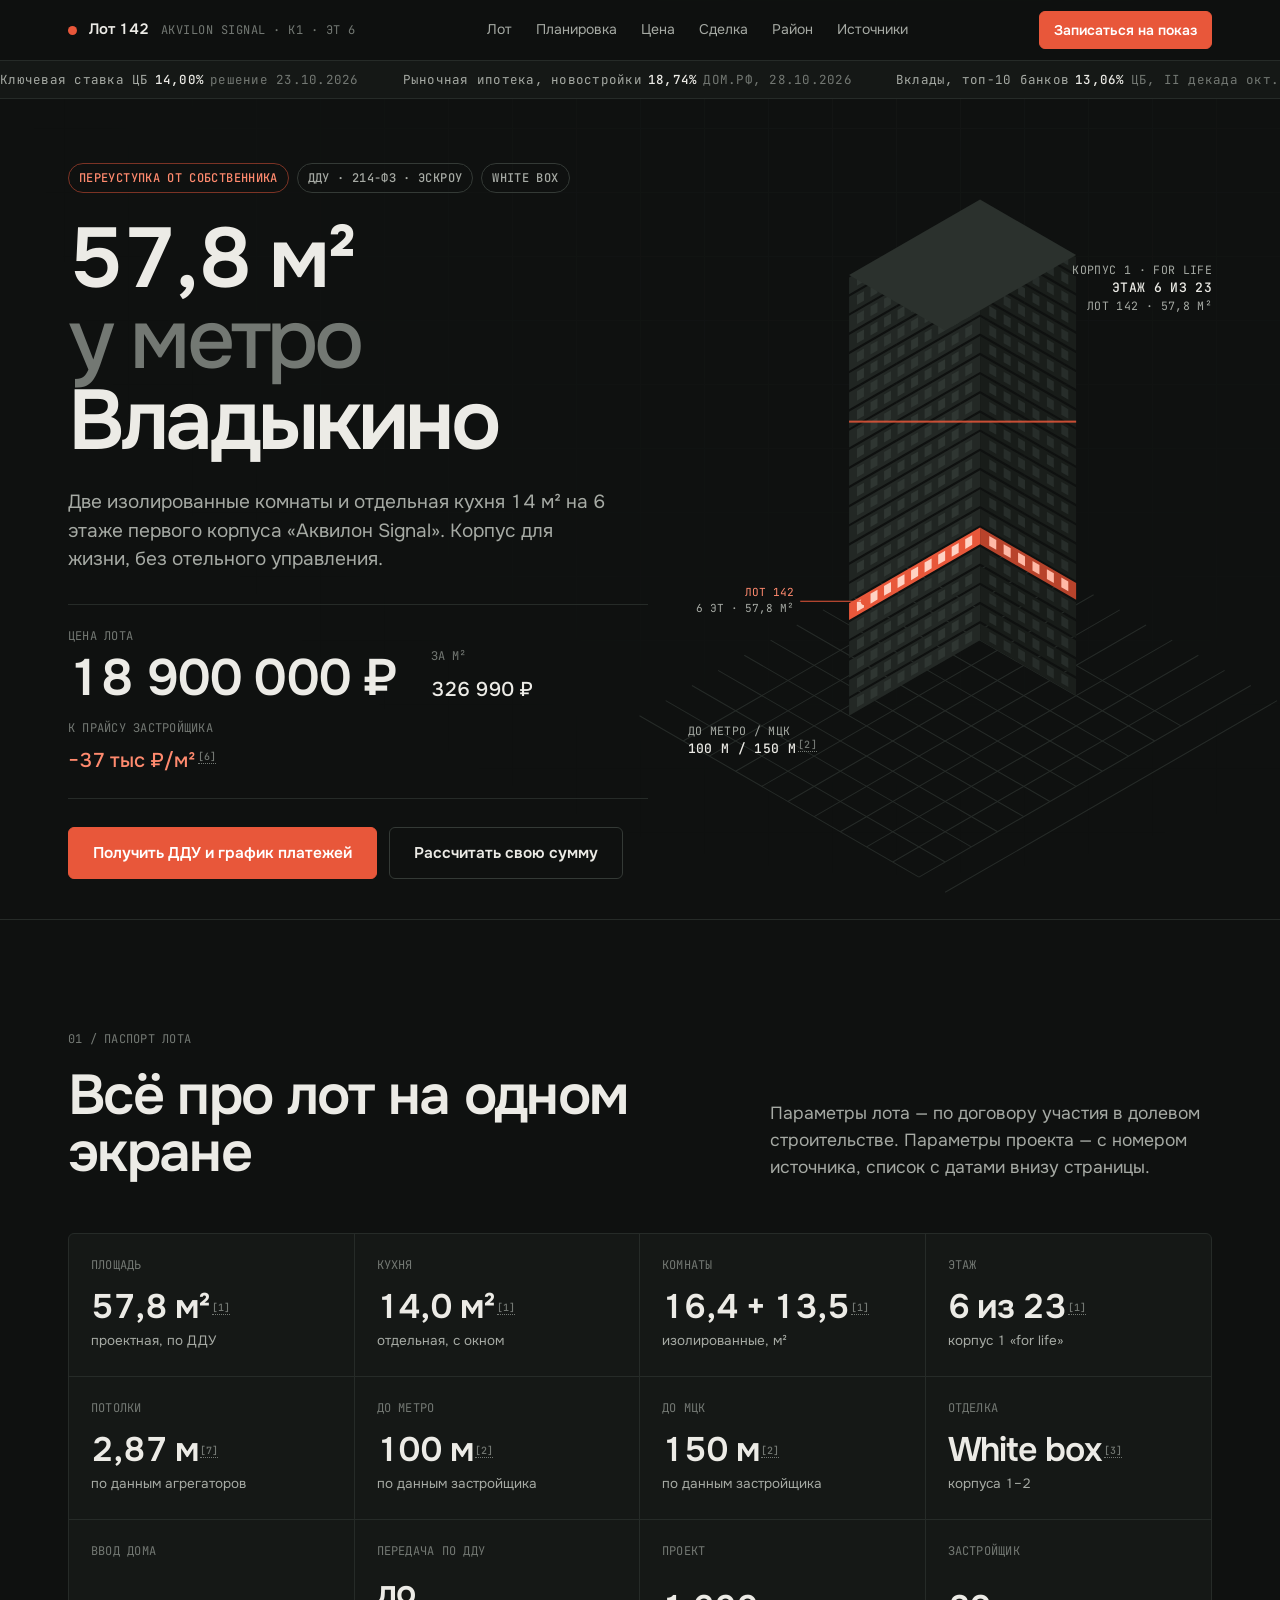
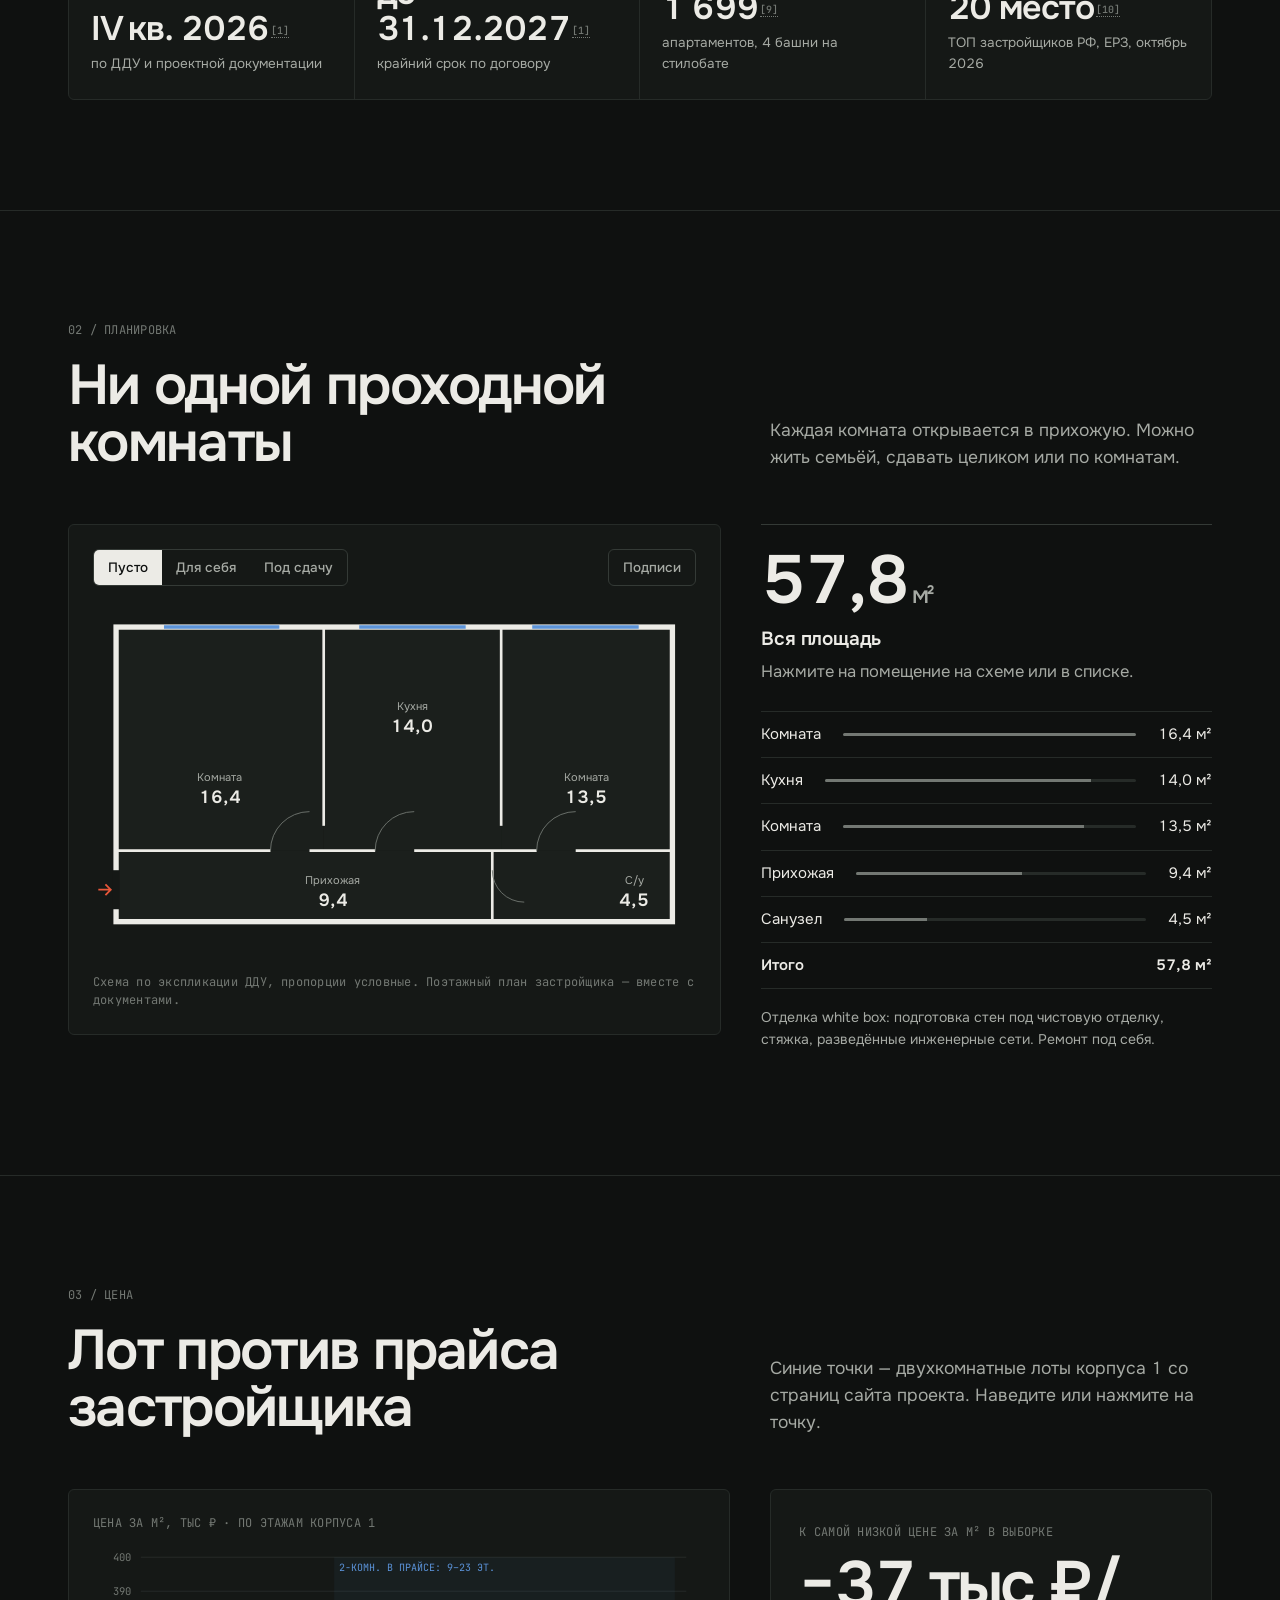
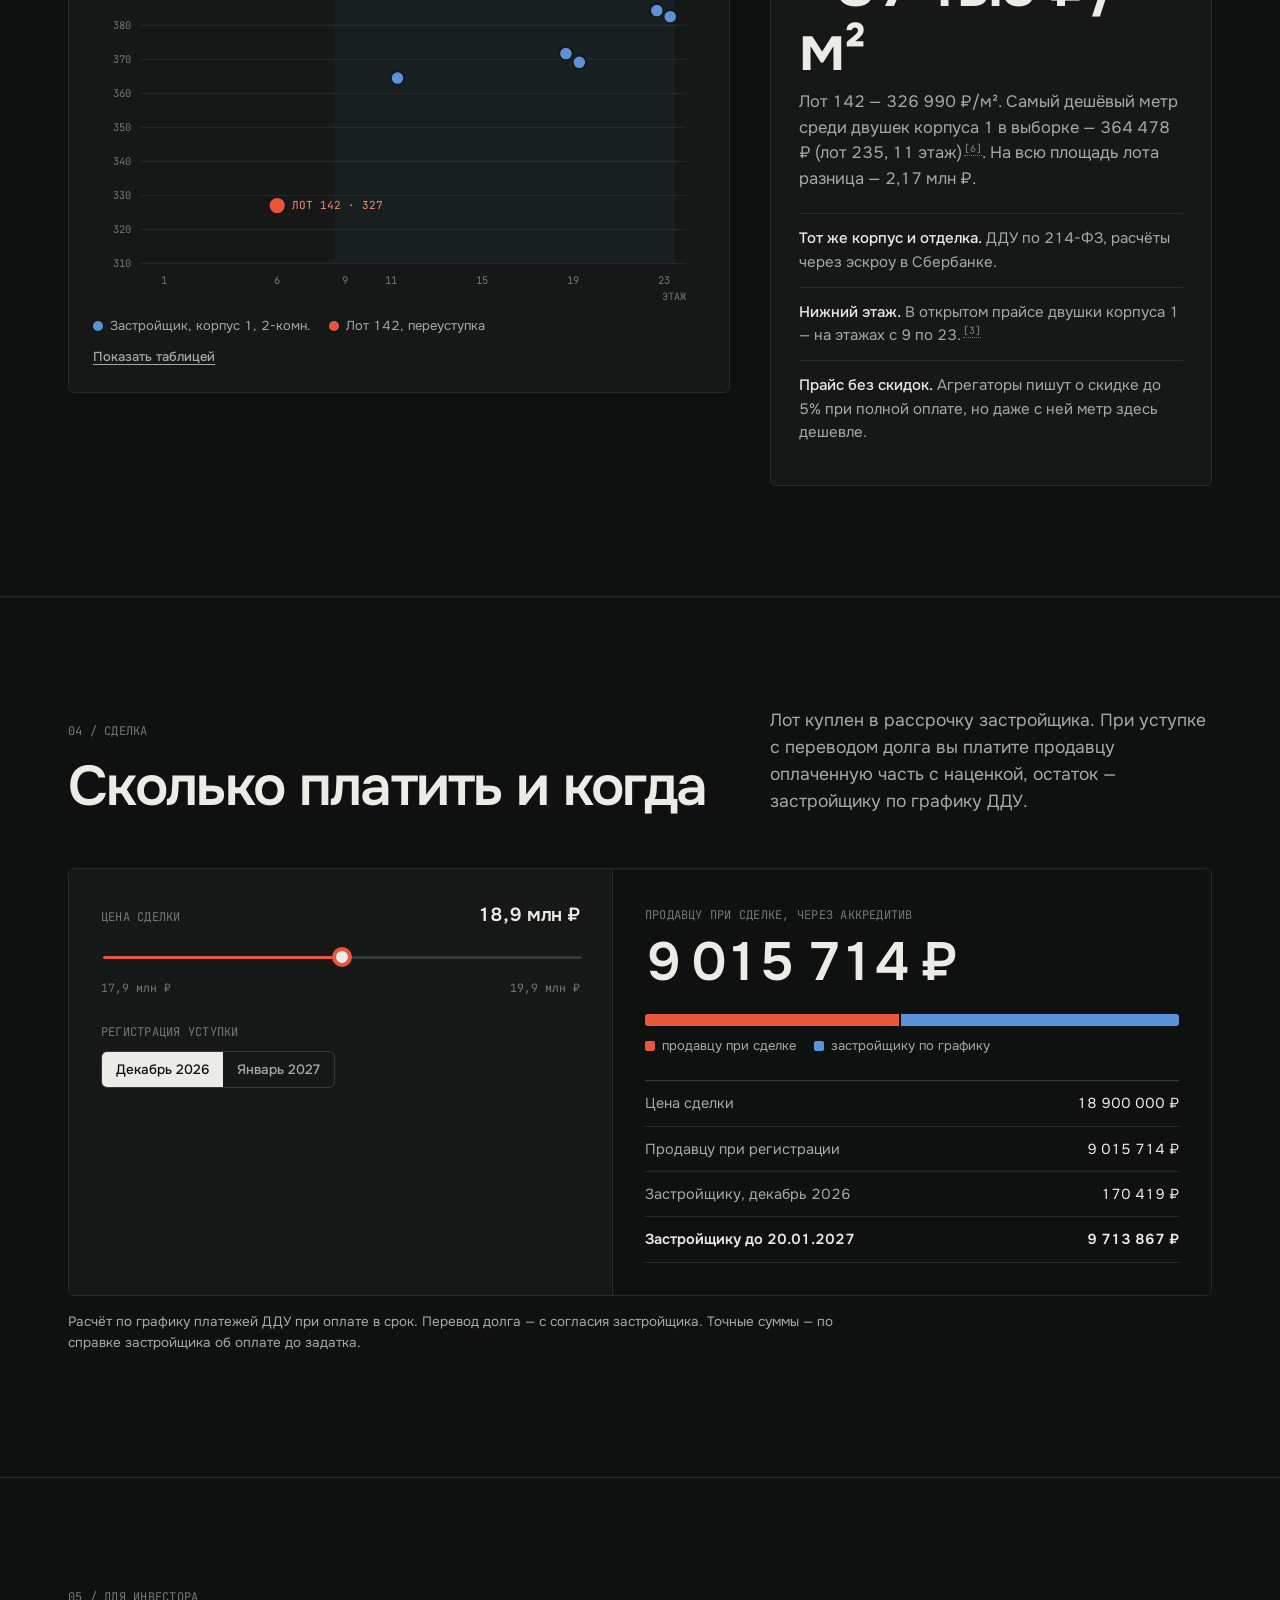
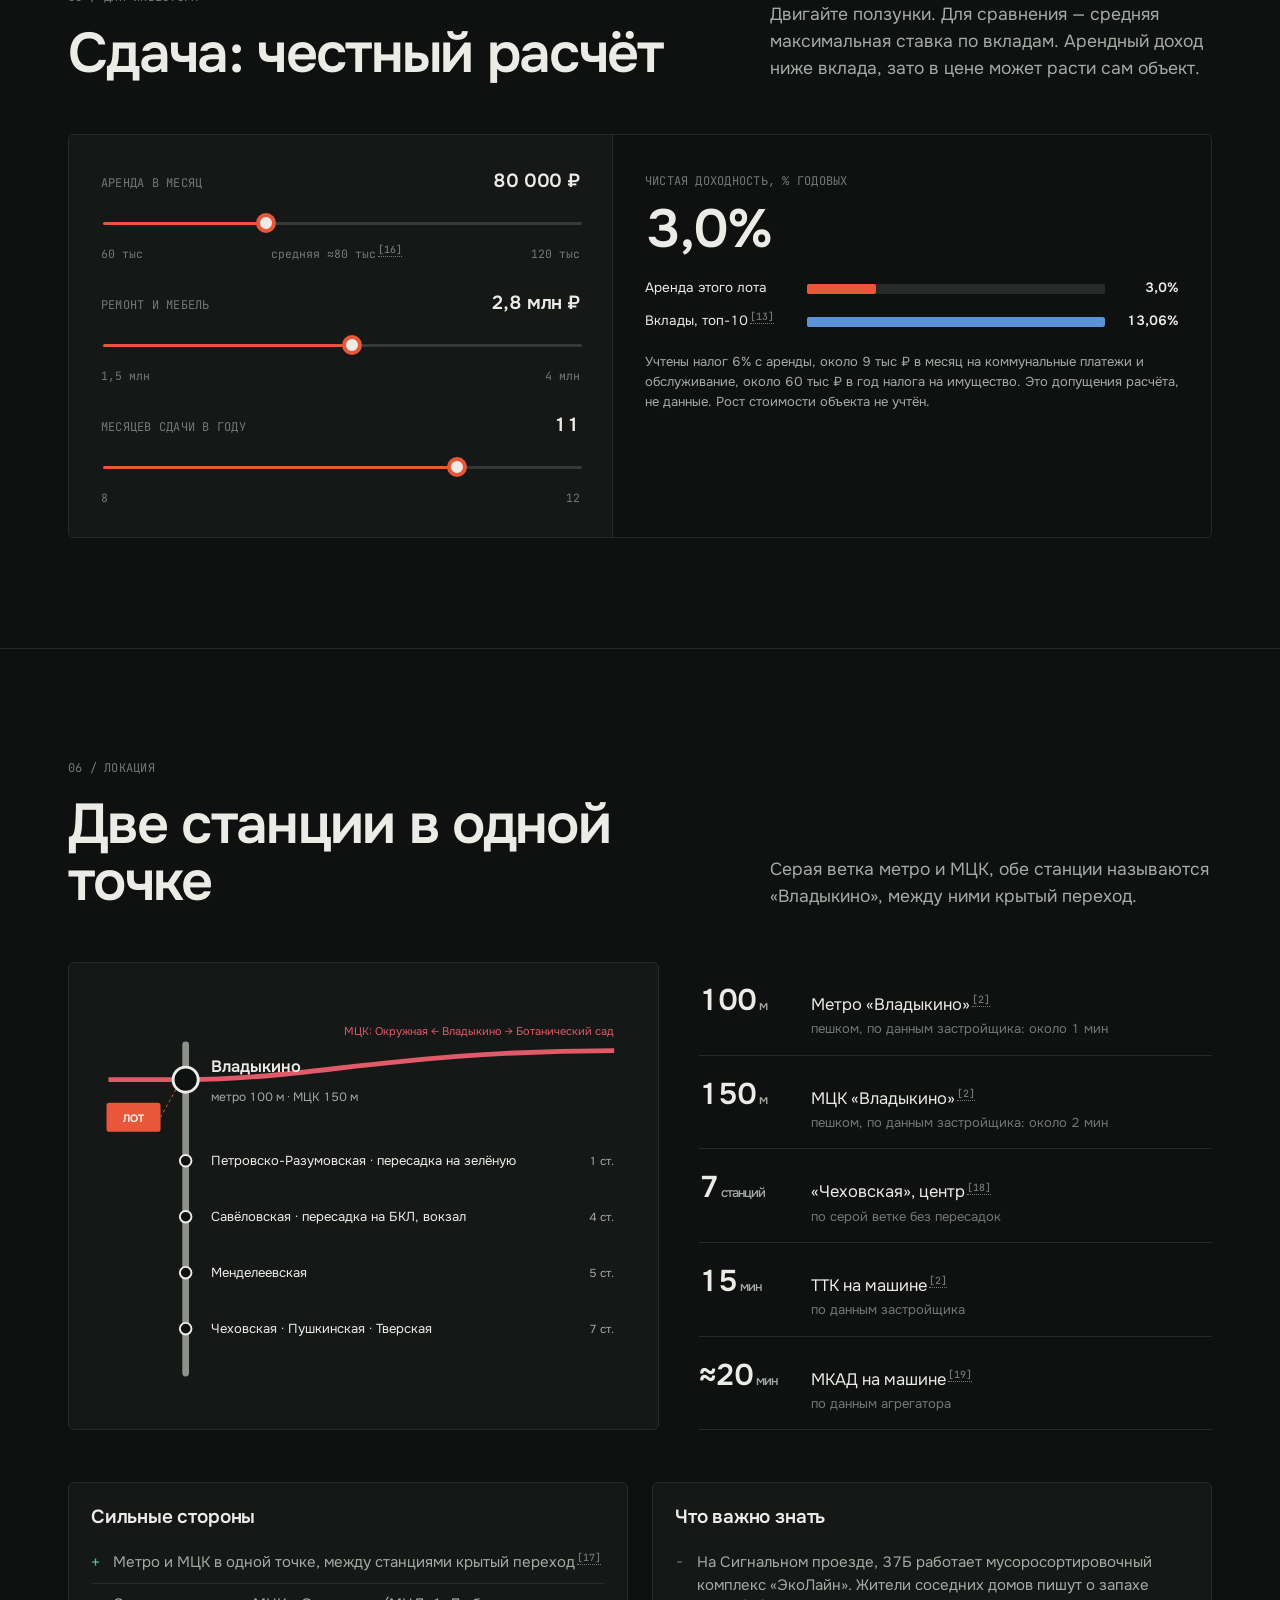
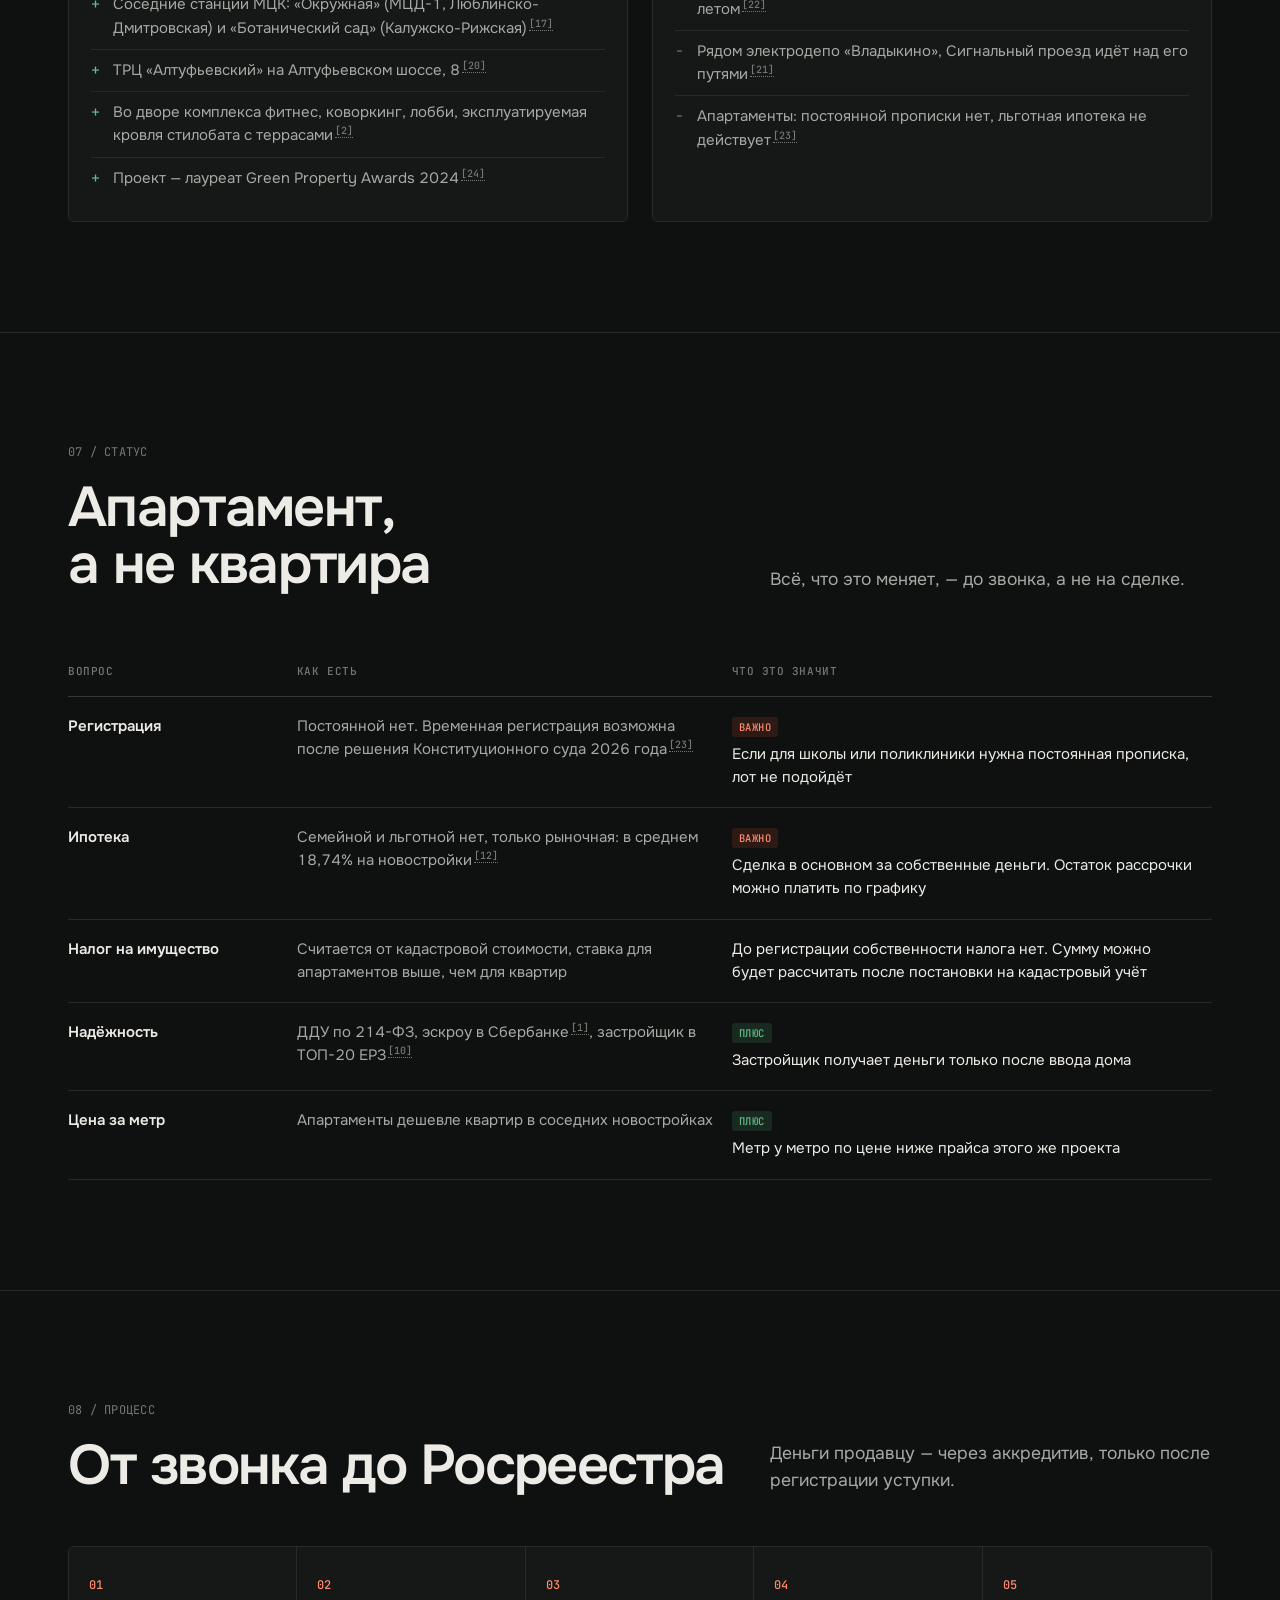
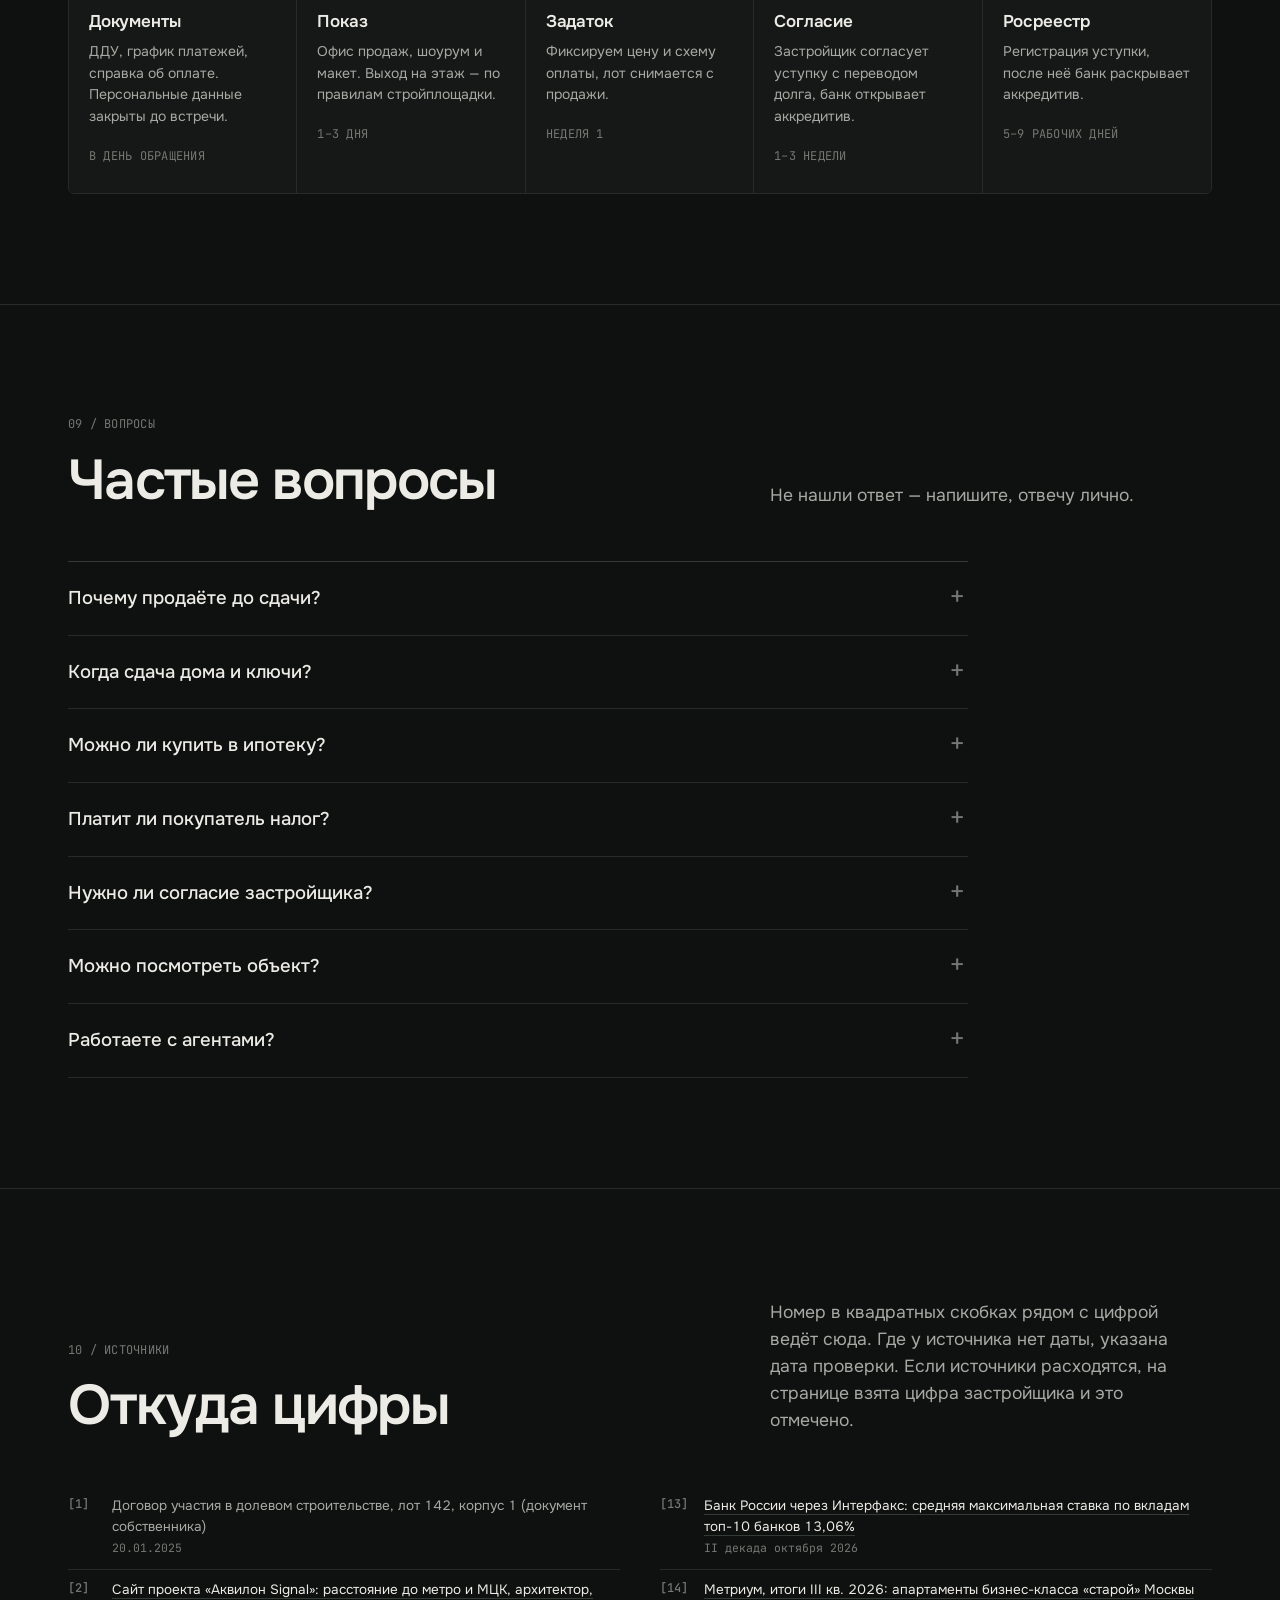
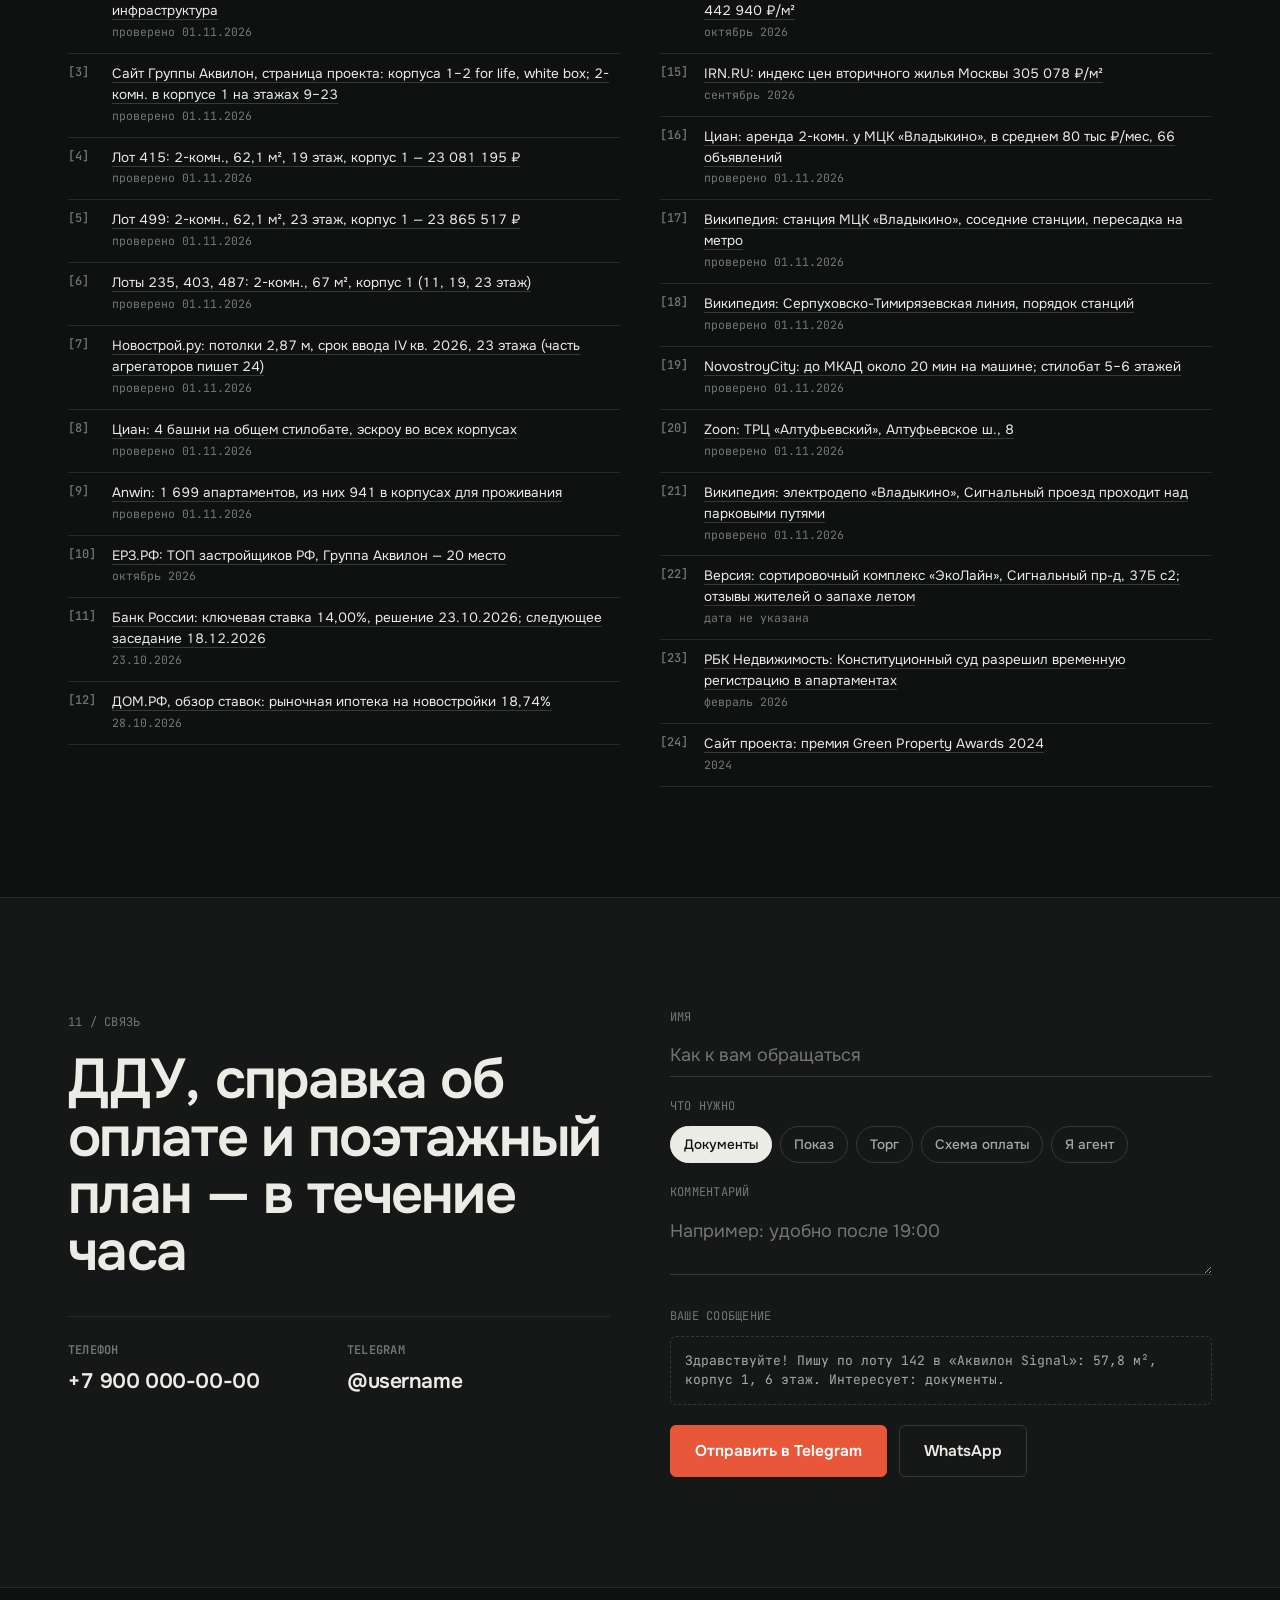
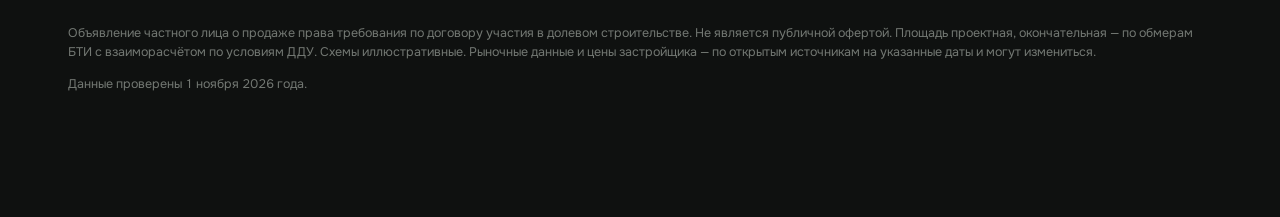
==== commit 654144fc: "Лендинг v2: тёмный технологичный дизайн, проверенные данные с источниками Интерактивная схема корпус" ====
--- a/landing/index.html
+++ b/landing/index.html
@@ -3,515 +3,478 @@
 <head>
 <meta charset="utf-8">
 <meta name="viewport" content="width=device-width, initial-scale=1, viewport-fit=cover">
-<title>Апартамент 57,8 м² у метро Владыкино · Аквилон Signal · переуступка от собственника</title>
-<meta name="description" content="Двухкомнатный апартамент 57,8 м² с кухней 14 м² в корпусе 1 «Аквилон Signal», 6 этаж, 200 м до метро и МЦК «Владыкино». Переуступка от собственника, дешевле цены застройщика.">
-<meta property="og:title" content="57,8 м² у метро Владыкино — дешевле, чем у застройщика">
-<meta property="og:description" content="Аквилон Signal, корпус 1, 6 этаж. Две комнаты и кухня 14 м². Переуступка от собственника.">
-<meta name="theme-color" content="#f3f0e8">
+<title>Лот 142 · Аквилон Signal · 57,8 м² у метро Владыкино</title>
+<meta name="description" content="Апартамент 57,8 м²: две изолированные комнаты и кухня 14 м², корпус 1, 6 этаж, «Аквилон Signal», 100 м до метро «Владыкино». Переуступка от собственника.">
+<meta property="og:title" content="Лот 142 · Аквилон Signal · 57,8 м² у метро Владыкино">
+<meta property="og:description" content="Две комнаты и кухня 14 м², 6 этаж, корпус 1. Переуступка от собственника, за метр ниже прайса застройщика.">
+<meta name="theme-color" content="#0f1110">
 <link rel="preconnect" href="https://fonts.googleapis.com">
 <link rel="preconnect" href="https://fonts.gstatic.com" crossorigin>
-<link href="https://fonts.googleapis.com/css2?family=Onest:wght@400;500;600;700&family=Literata:ital,opsz,wght@0,7..72,400;0,7..72,500;1,7..72,400&display=swap" rel="stylesheet">
+<link href="https://fonts.googleapis.com/css2?family=Onest:wght@400;500;600;700&family=JetBrains+Mono:wght@400;500&display=swap" rel="stylesheet">
 <style>
 :root{
-  --paper:#f3f0e8; --paper-2:#ebe6da; --ink:#151513; --ink-2:#55534d; --ink-3:#8b877d;
-  --line:#d6d0c2; --accent:#d9472b; --accent-ink:#a8321b; --green:#2f6b4f;
-  --sans:"Onest","Inter",system-ui,-apple-system,"Segoe UI",sans-serif;
-  --serif:"Literata",Georgia,"Times New Roman",serif;
-  --wrap:1180px; --r:4px;
+  --bg:#0f1110; --s1:#151816; --s2:#1b1f1c; --line:#262b28; --line-2:#343a36;
+  --ink:#ecebe6; --ink-2:#a6aaa4; --ink-3:#737873;
+  --acc:#e8573a; --acc-ink:#ff8a6e; --dev:#5b93d9; --ok:#5fbf8a;
+  --sans:"Onest",system-ui,-apple-system,"Segoe UI",sans-serif;
+  --mono:"JetBrains Mono",ui-monospace,SFMono-Regular,Menlo,monospace;
+  --wrap:1200px; --r:6px;
 }
 *{box-sizing:border-box}
-html{scroll-behavior:smooth;-webkit-text-size-adjust:100%}
-@media (prefers-reduced-motion:reduce){html{scroll-behavior:auto}*{transition:none!important;animation:none!important}}
-body{margin:0;background:var(--paper);color:var(--ink);font:400 17px/1.55 var(--sans);font-feature-settings:"tnum" 1,"lnum" 1}
+html{scroll-behavior:smooth;-webkit-text-size-adjust:100%;background:var(--bg)}
+@media (prefers-reduced-motion:reduce){html{scroll-behavior:auto}*,*:before,*:after{animation:none!important;transition:none!important}}
+body{margin:0;color:var(--ink);font:400 16.5px/1.55 var(--sans);font-feature-settings:"tnum" 1,"lnum" 1;overflow-x:hidden}
 a{color:inherit}
-img,svg{display:block;max-width:100%}
-.wrap{max-width:var(--wrap);margin:0 auto;padding:0 24px}
-h1,h2,h3{font-weight:600;letter-spacing:-.025em;margin:0}
-h2{font-size:clamp(30px,4.2vw,52px);line-height:1.04}
-h3{font-size:20px;line-height:1.25;letter-spacing:-.01em}
+svg{display:block;max-width:100%}
+.wrap{max-width:var(--wrap);margin:0 auto;padding:0 28px}
+h1,h2,h3{margin:0;font-weight:600;letter-spacing:-.03em}
+h2{font-size:clamp(30px,4.4vw,56px);line-height:1.02}
+h3{font-size:19px;letter-spacing:-.01em;line-height:1.3}
 p{margin:0 0 1em}
+.mono{font-family:var(--mono);font-size:12px;letter-spacing:.02em;text-transform:uppercase;color:var(--ink-3)}
 .muted{color:var(--ink-2)}
-.small{font-size:14px;line-height:1.45}
-.num{font-variant-numeric:tabular-nums}
-.eyebrow{font-size:13px;font-weight:500;letter-spacing:.02em;color:var(--ink-2);display:flex;flex-wrap:wrap;gap:4px 10px;align-items:center;margin-bottom:22px}
-.eyebrow b{color:var(--accent);font-weight:600}
-section{padding:110px 0;border-top:1px solid var(--line)}
-.sec-head{display:grid;grid-template-columns:minmax(0,7fr) minmax(0,5fr);gap:40px;align-items:end;margin-bottom:56px}
-.sec-head p{font-size:18px;color:var(--ink-2);margin:0;max-width:440px}
-.btn{display:inline-flex;align-items:center;gap:10px;height:54px;padding:0 26px;border-radius:var(--r);font:600 16px/1 var(--sans);text-decoration:none;border:1px solid var(--ink);cursor:pointer;transition:background .2s,color .2s,transform .2s}
-.btn-dark{background:var(--ink);color:var(--paper)}
-.btn-dark:hover{background:var(--accent);border-color:var(--accent)}
-.btn-ghost{background:transparent;color:var(--ink)}
-.btn-ghost:hover{background:var(--ink);color:var(--paper)}
-.btn:active{transform:translateY(1px)}
-:focus-visible{outline:2px solid var(--accent);outline-offset:3px}
-
-/* top bar */
-.top{position:sticky;top:0;z-index:30;background:rgba(243,240,232,.92);backdrop-filter:saturate(1.2) blur(8px);-webkit-backdrop-filter:saturate(1.2) blur(8px);border-bottom:1px solid transparent;transition:border-color .2s}
-.top.scrolled{border-color:var(--line)}
-.top .wrap{display:flex;align-items:center;justify-content:space-between;height:64px;gap:20px}
-.logo{font-weight:600;font-size:15px;text-decoration:none;display:flex;gap:10px;align-items:center;white-space:nowrap}
-.logo i{width:10px;height:10px;background:var(--accent);border-radius:50%;display:inline-block}
-.logo span{color:var(--ink-3);font-weight:400}
-.nav{display:flex;gap:26px;font-size:14px}
+sup.src{font:500 10px var(--mono);margin-left:2px;vertical-align:super;line-height:0}
+sup.src a{color:var(--ink-3);text-decoration:none;border-bottom:1px dotted var(--ink-3)}
+sup.src a:hover{color:var(--acc-ink);border-color:var(--acc-ink)}
+:focus-visible{outline:2px solid var(--acc);outline-offset:3px}
+.btn{display:inline-flex;align-items:center;justify-content:center;gap:10px;height:52px;padding:0 24px;border-radius:var(--r);font:600 15.5px var(--sans);text-decoration:none;cursor:pointer;border:1px solid var(--line-2);background:transparent;color:var(--ink);transition:background .2s,border-color .2s,color .2s}
+.btn:hover{border-color:var(--ink)}
+.btn-acc{background:var(--acc);border-color:var(--acc);color:#fff}
+.btn-acc:hover{background:#ff6a4b;border-color:#ff6a4b}
+
+.grid-bg{position:fixed;inset:0;z-index:-1;pointer-events:none;background-image:linear-gradient(var(--line) 1px,transparent 1px),linear-gradient(90deg,var(--line) 1px,transparent 1px);background-size:64px 64px;opacity:.22;mask-image:radial-gradient(ellipse at 70% 0%,#000 0%,transparent 70%);-webkit-mask-image:radial-gradient(ellipse at 70% 0%,#000 0%,transparent 70%)}
+
+.top{position:sticky;top:0;z-index:50;background:rgba(15,17,16,.84);backdrop-filter:blur(10px);-webkit-backdrop-filter:blur(10px);border-bottom:1px solid var(--line)}
+.top .wrap{display:flex;align-items:center;justify-content:space-between;height:60px;gap:18px}
+.brand{display:flex;align-items:center;gap:12px;text-decoration:none;font-weight:600;font-size:15px;white-space:nowrap}
+.brand .dot{width:9px;height:9px;border-radius:50%;background:var(--acc);box-shadow:0 0 0 0 rgba(232,87,58,.6);animation:ping 2.6s infinite}
+@keyframes ping{70%{box-shadow:0 0 0 9px rgba(232,87,58,0)}100%{box-shadow:0 0 0 0 rgba(232,87,58,0)}}
+.brand small{font:400 12px var(--mono);color:var(--ink-3);letter-spacing:.04em}
+.nav{display:flex;gap:24px;font-size:14px}
 .nav a{text-decoration:none;color:var(--ink-2)}
-.nav a:hover{color:var(--ink)}
-.top .btn{height:40px;padding:0 16px;font-size:14px}
-
-/* hero */
-.hero{padding:56px 0 0;border:0}
-.hero-grid{display:grid;grid-template-columns:minmax(0,1.15fr) minmax(0,.85fr);gap:56px;align-items:start}
-.hero h1{font-size:clamp(40px,6.4vw,86px);line-height:.98;letter-spacing:-.04em}
-.hero h1 em{font-family:var(--serif);font-style:italic;font-weight:400;letter-spacing:-.02em}
-.hero-lead{font-size:20px;line-height:1.5;color:var(--ink-2);max-width:560px;margin:30px 0 36px}
-.hero-ctas{display:flex;gap:12px;flex-wrap:wrap}
-.price-card{background:var(--ink);color:var(--paper);padding:30px 30px 26px;border-radius:var(--r);position:relative}
-.price-card .label{font-size:13px;color:#a9a597;margin-bottom:8px}
-.price-card .big{font-size:clamp(40px,4.6vw,58px);font-weight:600;letter-spacing:-.035em;line-height:1}
-.price-card .per{color:#c9c5b8;font-size:15px;margin-top:10px}
-.price-card hr{border:0;border-top:1px solid #3a3934;margin:24px 0}
-.cmp-row{display:flex;justify-content:space-between;gap:12px;font-size:15px;padding:6px 0}
-.cmp-row s{color:#8f8b80}
-.cmp-row .save{color:#ff8f74;font-weight:600}
-.price-card .note{font-size:12.5px;color:#8f8b80;margin-top:16px;line-height:1.45}
-.status{display:inline-flex;align-items:center;gap:8px;font-size:13px;color:#d7d3c6;margin-bottom:20px}
-.status i{width:8px;height:8px;border-radius:50%;background:#58c38a;box-shadow:0 0 0 0 rgba(88,195,138,.6);animation:pulse 2.4s infinite}
-@keyframes pulse{70%{box-shadow:0 0 0 8px rgba(88,195,138,0)}100%{box-shadow:0 0 0 0 rgba(88,195,138,0)}}
-.facts{display:grid;grid-template-columns:repeat(5,1fr);margin-top:80px;border-top:1px solid var(--ink)}
-.fact{padding:22px 18px 26px 0;border-right:1px solid var(--line)}
-.fact+.fact{padding-left:18px}
-.fact:last-child{border-right:0}
-.fact b{display:block;font-size:clamp(26px,3vw,38px);font-weight:600;letter-spacing:-.03em;line-height:1.05}
-.fact span{font-size:14px;color:var(--ink-2)}
-
-/* plan */
-.plan-grid{display:grid;grid-template-columns:minmax(0,1.5fr) minmax(0,1fr);gap:48px;align-items:start}
-.plan-box{background:#fbfaf6;border:1px solid var(--line);border-radius:var(--r);padding:28px}
-.plan-tabs{display:inline-flex;border:1px solid var(--ink);border-radius:var(--r);overflow:hidden;margin-bottom:22px}
-.plan-tabs button{font:500 14px var(--sans);white-space:nowrap;padding:10px 16px;border:0;background:transparent;color:var(--ink);cursor:pointer}
-.plan-tabs button[aria-pressed="true"]{background:var(--ink);color:var(--paper)}
-#plan .room{fill:#fbfaf6;stroke:none;cursor:pointer;transition:fill .2s}
-#plan .room:hover,#plan .room.on{fill:#f6dcd3}
-#plan .wall{fill:none;stroke:var(--ink);stroke-width:7;stroke-linejoin:miter}
-#plan .iwall{stroke:var(--ink);stroke-width:3.5}
-#plan .win{stroke:#fbfaf6;stroke-width:5}
-#plan .win2{stroke:var(--ink);stroke-width:1}
+.nav a:hover,.nav a.on{color:var(--ink)}
+.top .btn{height:38px;padding:0 14px;font-size:14px}
+.progress{position:absolute;left:0;bottom:-1px;height:1px;background:var(--acc);width:0}
+
+.ticker{border-bottom:1px solid var(--line);overflow:hidden;white-space:nowrap;background:var(--s1)}
+.ticker-in{display:inline-flex;gap:44px;padding:10px 0;animation:tick 70s linear infinite}
+.ticker:hover .ticker-in{animation-play-state:paused}
+@keyframes tick{to{transform:translateX(-50%)}}
+.tk{font:400 12.5px var(--mono);color:var(--ink-2);letter-spacing:.02em}
+.tk b{color:var(--ink);font-weight:500;margin:0 6px}
+.tk i{font-style:normal;color:var(--ink-3)}
+
+.hero{padding:64px 0 40px}
+.hero-grid{display:grid;grid-template-columns:minmax(0,1.05fr) minmax(0,.95fr);gap:40px;align-items:center}
+.tagline{display:flex;flex-wrap:wrap;gap:8px;margin-bottom:26px}
+.chip{font:500 12px var(--mono);letter-spacing:.03em;text-transform:uppercase;padding:6px 10px;border:1px solid var(--line-2);border-radius:999px;color:var(--ink-2)}
+.chip.acc{border-color:rgba(232,87,58,.5);color:var(--acc-ink)}
+.hero h1{font-size:clamp(42px,6.6vw,92px);line-height:.96;letter-spacing:-.045em}
+.hero h1 .thin{color:var(--ink-3);font-weight:500}
+.lead{font-size:19px;line-height:1.5;color:var(--ink-2);max-width:540px;margin:26px 0 30px}
+.price-row{display:flex;flex-wrap:wrap;align-items:flex-end;gap:14px 34px;padding:22px 0;border-top:1px solid var(--line);border-bottom:1px solid var(--line);margin-bottom:28px}
+.price-row .big{font-size:clamp(34px,4vw,52px);font-weight:600;letter-spacing:-.035em;line-height:1}
+.price-row .k{display:block;margin-bottom:8px}
+.price-row .v{font-size:20px;font-weight:500}
+.price-row .v.acc{color:var(--acc-ink)}
+.ctas{display:flex;gap:12px;flex-wrap:wrap}
+
+.tower-box{position:relative;aspect-ratio:1/1.08;max-height:640px;width:100%}
+#tower{width:100%;height:100%;overflow:visible}
+#tower .fl{cursor:pointer}
+.hud{position:absolute;font:400 11.5px/1.5 var(--mono);color:var(--ink-2);letter-spacing:.03em;text-transform:uppercase;pointer-events:none}
+.hud b{display:block;color:var(--ink);font-weight:500;font-size:13px}
+.hud.h1{top:4%;right:0;text-align:right}
+.hud.h2{bottom:8%;left:0}
+.floor-tip{position:absolute;left:0;top:0;transform:translate(-50%,-130%);background:var(--ink);color:var(--bg);font:500 12px var(--mono);padding:5px 8px;border-radius:4px;pointer-events:none;opacity:0;transition:opacity .15s;white-space:nowrap}
+
+section{padding:110px 0;border-top:1px solid var(--line);position:relative}
+.sh{display:grid;grid-template-columns:minmax(0,1.2fr) minmax(0,.8fr);gap:40px;align-items:end;margin-bottom:52px}
+.sh .idx{display:block;margin-bottom:18px}
+.sh p{color:var(--ink-2);font-size:17.5px;margin:0;max-width:440px}
+
+.spec{display:grid;grid-template-columns:repeat(4,1fr);border:1px solid var(--line);border-radius:var(--r);overflow:hidden;background:var(--s1)}
+.spec > div{padding:22px 22px 24px;border-right:1px solid var(--line);border-bottom:1px solid var(--line);min-height:142px;display:flex;flex-direction:column;justify-content:space-between;gap:14px}
+.spec > div:nth-child(4n){border-right:0}
+.spec > div:nth-last-child(-n+4){border-bottom:0}
+.spec b{font-size:clamp(24px,2.7vw,34px);font-weight:600;letter-spacing:-.03em;line-height:1.05}
+.spec .d{font-size:13.5px;color:var(--ink-2);margin-top:6px;display:block}
+
+.plan-grid{display:grid;grid-template-columns:minmax(0,1.45fr) minmax(0,1fr);gap:40px;align-items:start}
+.panel{background:var(--s1);border:1px solid var(--line);border-radius:var(--r);padding:24px}
+.seg{display:inline-flex;border:1px solid var(--line-2);border-radius:var(--r);overflow:hidden;flex-wrap:wrap}
+.seg button{font:500 13.5px var(--sans);padding:9px 14px;border:0;background:transparent;color:var(--ink-2);cursor:pointer;white-space:nowrap}
+.seg button[aria-pressed="true"]{background:var(--ink);color:var(--bg)}
+.seg-row{display:flex;justify-content:space-between;align-items:center;gap:12px;flex-wrap:wrap;margin-bottom:18px}
+#plan .room{fill:var(--s2);cursor:pointer;transition:fill .2s}
+#plan .room:hover,#plan .room.on{fill:rgba(232,87,58,.18)}
+#plan .wall{fill:none;stroke:var(--ink);stroke-width:6}
+#plan .iw{stroke:var(--ink);stroke-width:3}
 #plan .door{fill:none;stroke:var(--ink-3);stroke-width:1}
+#plan .win{stroke:var(--dev);stroke-width:4}
 #plan text{font-family:var(--sans);pointer-events:none}
-#plan .rn{font-size:13px;fill:var(--ink-2)}
+#plan .rn{font-size:12.5px;fill:var(--ink-2)}
 #plan .ra{font-size:20px;font-weight:600;fill:var(--ink)}
-#plan .furn{fill:none;stroke:#9c978b;stroke-width:1.2;opacity:0;transition:opacity .35s}
+#plan .furn{fill:none;stroke:var(--ink-3);stroke-width:1.2;opacity:0;transition:opacity .35s}
 #plan.f-life .furn.life,#plan.f-rent .furn.rent{opacity:1}
-#plan .dim{font-size:11px;fill:var(--ink-3)}
-.plan-caption{font-size:13px;color:var(--ink-3);margin-top:14px}
-.room-info{border-top:1px solid var(--ink);padding-top:22px}
-.room-info .ri-area{font-size:64px;font-weight:600;letter-spacing:-.04em;line-height:1}
-.room-info .ri-area small{font-size:24px;font-weight:500}
-.room-info h3{margin:14px 0 10px}
-.room-list{list-style:none;padding:0;margin:30px 0 0;border-top:1px solid var(--line)}
-.room-list li{display:flex;justify-content:space-between;padding:12px 0;border-bottom:1px solid var(--line);font-size:15px;cursor:pointer}
-.room-list li:hover,.room-list li.on{color:var(--accent-ink)}
-.room-list li.total{font-weight:600;cursor:default;color:var(--ink)}
-
-/* compare */
-.compare{display:grid;grid-template-columns:minmax(0,1fr) minmax(0,1fr);gap:48px}
-.bars{display:flex;flex-direction:column;gap:20px}
-.bar{display:grid;grid-template-columns:190px 1fr;gap:18px;align-items:center}
-.bar .bl{font-size:14px;line-height:1.3}
-.bar .bl small{display:block;color:var(--ink-3)}
-.bar .track{height:46px;position:relative}
-.bar .fill{height:100%;background:var(--paper-2);border-radius:2px;width:0;transition:width 1s cubic-bezier(.2,.7,.2,1);display:flex;align-items:center;justify-content:flex-end;padding-right:12px;font-weight:600;font-size:15px;white-space:nowrap}
-.bar.me .fill{background:var(--accent);color:#fff}
-.bar.dev .fill{background:#cfc8b8}
-.saving{background:var(--ink);color:var(--paper);border-radius:var(--r);padding:34px}
-.saving .k{font-size:14px;color:#a9a597}
-.saving .v{font-size:clamp(44px,5vw,68px);font-weight:600;letter-spacing:-.04em;line-height:1;margin:10px 0 18px}
-.saving ul{margin:22px 0 0;padding:0;list-style:none;font-size:15px;color:#d7d3c6}
-.saving li{padding:10px 0;border-top:1px solid #3a3934}
-.saving li b{color:var(--paper);font-weight:500}
-
-/* calculators */
-.calc{display:grid;grid-template-columns:minmax(0,1fr) minmax(0,1.1fr);gap:0;border:1px solid var(--ink);border-radius:var(--r);overflow:hidden;background:#fbfaf6}
-.calc-in{padding:36px;border-right:1px solid var(--ink)}
-.calc-out{padding:36px;background:var(--paper)}
-.field{margin-bottom:30px}
-.field label{display:flex;justify-content:space-between;font-size:14px;color:var(--ink-2);margin-bottom:12px;gap:12px}
-.field label output{color:var(--ink);font-weight:600;font-size:18px}
-input[type=range]{-webkit-appearance:none;appearance:none;width:100%;height:28px;background:transparent;cursor:pointer}
-input[type=range]::-webkit-slider-runnable-track{height:2px;background:var(--ink)}
-input[type=range]::-moz-range-track{height:2px;background:var(--ink)}
-input[type=range]::-webkit-slider-thumb{-webkit-appearance:none;width:22px;height:22px;border-radius:50%;background:var(--accent);border:3px solid #fbfaf6;box-shadow:0 0 0 1px var(--ink);margin-top:-10px}
-input[type=range]::-moz-range-thumb{width:16px;height:16px;border-radius:50%;background:var(--accent);border:3px solid #fbfaf6;box-shadow:0 0 0 1px var(--ink)}
-.seg{display:flex;flex-wrap:wrap;gap:8px}
-.seg button{font:500 14px var(--sans);padding:10px 14px;border:1px solid var(--line);background:transparent;border-radius:var(--r);cursor:pointer;color:var(--ink)}
-.seg button[aria-pressed="true"]{border-color:var(--ink);background:var(--ink);color:var(--paper)}
-.out-big{font-size:clamp(36px,4vw,54px);font-weight:600;letter-spacing:-.035em;line-height:1}
-.out-k{font-size:14px;color:var(--ink-2);margin-bottom:8px}
-.split{display:flex;height:14px;border-radius:2px;overflow:hidden;margin:26px 0 12px;background:var(--paper-2)}
-.split span{display:block;height:100%;transition:width .5s}
-.split .s1{background:var(--accent)}
-.split .s2{background:var(--ink)}
-.legend{display:flex;gap:20px;flex-wrap:wrap;font-size:13px;color:var(--ink-2)}
-.legend i{display:inline-block;width:10px;height:10px;margin-right:6px;vertical-align:-1px}
-.sched{margin-top:28px;border-top:1px solid var(--ink)}
-.sched div{display:flex;justify-content:space-between;gap:16px;padding:12px 0;border-bottom:1px solid var(--line);font-size:15px}
+#plan .dimln{stroke:var(--ink-3);stroke-width:1}
+#plan .dimt{font:400 10.5px var(--mono);fill:var(--ink-3)}
+#plan .dims{opacity:0;transition:opacity .3s}
+#plan.show-dims .dims{opacity:1}
+.ri{border-top:1px solid var(--line-2);padding-top:22px}
+.ri .area{font-size:68px;font-weight:600;letter-spacing:-.045em;line-height:1}
+.ri .area small{font-size:24px;font-weight:500;color:var(--ink-2)}
+.ri h3{margin:12px 0 8px}
+.rlist{list-style:none;margin:26px 0 0;padding:0;border-top:1px solid var(--line)}
+.rlist li{display:flex;justify-content:space-between;align-items:center;gap:12px;padding:11px 0;border-bottom:1px solid var(--line);font-size:15px;cursor:pointer}
+.rlist li .bar{flex:1;height:3px;background:var(--line);margin:0 10px;border-radius:2px;overflow:hidden}
+.rlist li .bar i{display:block;height:100%;background:var(--ink-3);transition:background .2s}
+.rlist li:hover .bar i,.rlist li.on .bar i{background:var(--acc)}
+.rlist li.on{color:var(--acc-ink)}
+.rlist li.total{cursor:default;font-weight:600}
+
+.chart-wrap{display:grid;grid-template-columns:minmax(0,1.5fr) minmax(0,1fr);gap:40px;align-items:start}
+.chart-panel{position:relative}
+#scatter text{font-family:var(--mono)}
+.tip{position:absolute;pointer-events:none;background:var(--ink);color:var(--bg);font:500 12.5px/1.45 var(--sans);padding:9px 11px;border-radius:5px;opacity:0;transform:translate(-50%,calc(-100% - 12px));transition:opacity .12s;white-space:nowrap;z-index:5}
+.tip b{font-weight:600}
+.legend{display:flex;gap:18px;flex-wrap:wrap;font-size:13px;color:var(--ink-2);margin-top:12px}
+.legend i{display:inline-block;width:10px;height:10px;border-radius:50%;margin-right:7px;vertical-align:-1px}
+.table-toggle{background:none;border:0;color:var(--ink-2);font:500 13px var(--sans);text-decoration:underline;text-underline-offset:3px;cursor:pointer;padding:0;margin-top:12px}
+.dtable{width:100%;border-collapse:collapse;font-size:14px;margin-top:14px;display:none}
+.dtable.show{display:table}
+.dtable th,.dtable td{text-align:left;padding:9px 10px 9px 0;border-bottom:1px solid var(--line)}
+.dtable th{font:500 11px var(--mono);text-transform:uppercase;letter-spacing:.04em;color:var(--ink-3)}
+.dtable tr.me td{color:var(--acc-ink);font-weight:600}
+.delta{border:1px solid var(--line);border-radius:var(--r);background:var(--s1);padding:28px}
+.delta .num{font-size:clamp(44px,5vw,66px);font-weight:600;letter-spacing:-.045em;line-height:1;margin:10px 0 8px}
+.delta ul{list-style:none;padding:0;margin:22px 0 0}
+.delta li{padding:13px 0;border-top:1px solid var(--line);font-size:15px;color:var(--ink-2)}
+.delta li b{color:var(--ink);font-weight:500}
+
+.calc{display:grid;grid-template-columns:minmax(0,1fr) minmax(0,1.1fr);border:1px solid var(--line);border-radius:var(--r);overflow:hidden}
+.calc-in{padding:32px;background:var(--s1);border-right:1px solid var(--line)}
+.calc-out{padding:32px;background:var(--bg)}
+.field{margin-bottom:28px}
+.field:last-child{margin-bottom:0}
+.field .lab{display:flex;justify-content:space-between;align-items:baseline;gap:12px;margin-bottom:10px}
+.field output{font-weight:600;font-size:19px;letter-spacing:-.01em}
+input[type=range]{-webkit-appearance:none;appearance:none;width:100%;height:30px;background:transparent;cursor:pointer;--p:50%}
+input[type=range]::-webkit-slider-runnable-track{height:3px;border-radius:2px;background:linear-gradient(90deg,var(--acc) var(--p),var(--line-2) var(--p))}
+input[type=range]::-moz-range-track{height:3px;border-radius:2px;background:var(--line-2)}
+input[type=range]::-moz-range-progress{height:3px;background:var(--acc)}
+input[type=range]::-webkit-slider-thumb{-webkit-appearance:none;width:20px;height:20px;border-radius:50%;background:var(--ink);border:4px solid var(--acc);margin-top:-8.5px}
+input[type=range]::-moz-range-thumb{width:13px;height:13px;border-radius:50%;background:var(--ink);border:4px solid var(--acc)}
+.minmax{display:flex;justify-content:space-between;font:400 11.5px var(--mono);color:var(--ink-3)}
+.o-big{font-size:clamp(36px,4.2vw,56px);font-weight:600;letter-spacing:-.04em;line-height:1}
+.stack{display:flex;height:12px;border-radius:3px;overflow:hidden;margin:24px 0 10px;background:var(--bg);gap:2px}
+.stack span{display:block;height:100%;transition:width .5s cubic-bezier(.2,.7,.2,1)}
+.stack .a{background:var(--acc)}
+.stack .b{background:var(--dev)}
+.lg{display:flex;gap:18px;flex-wrap:wrap;font-size:13px;color:var(--ink-2)}
+.lg i{display:inline-block;width:10px;height:10px;border-radius:2px;margin-right:7px;vertical-align:-1px}
+.sched{margin-top:24px;border-top:1px solid var(--line-2)}
+.sched div{display:flex;justify-content:space-between;gap:16px;padding:11px 0;border-bottom:1px solid var(--line);font-size:14.5px}
 .sched div span:first-child{color:var(--ink-2)}
 .sched div.hl{font-weight:600}
 .sched div.hl span:first-child{color:var(--ink)}
-
-/* location */
-.loc-grid{display:grid;grid-template-columns:minmax(0,1.2fr) minmax(0,1fr);gap:56px}
-.line-map{background:#fbfaf6;border:1px solid var(--line);border-radius:var(--r);padding:28px 28px 18px}
-.line-map svg text{font-family:var(--sans)}
-.trip{display:grid;grid-template-columns:72px 1fr;gap:16px;padding:16px 0;border-bottom:1px solid var(--line);align-items:baseline}
-.trip b{font-size:28px;font-weight:600;letter-spacing:-.03em}
-.trip b small{font-size:14px;font-weight:500;color:var(--ink-2);margin-left:2px}
-.trip span{font-size:15px}
-.trip span small{display:block;color:var(--ink-3);font-size:13px}
-.honest{display:grid;grid-template-columns:1fr 1fr;gap:28px;margin-top:56px}
-.honest > div{border-top:2px solid var(--ink);padding-top:18px}
-.honest > div.minus{border-color:var(--ink-3)}
-.honest ul{margin:12px 0 0;padding:0;list-style:none}
-.honest li{padding:9px 0 9px 22px;position:relative;font-size:15.5px;border-bottom:1px solid var(--line)}
-.honest li:before{content:"+";position:absolute;left:0;color:var(--green);font-weight:600}
-.honest .minus li:before{content:"−";color:var(--ink-3)}
-
-/* apartments status */
-.status-tbl{width:100%;border-collapse:collapse;font-size:15.5px}
-.status-tbl th,.status-tbl td{text-align:left;padding:18px 18px 18px 0;border-bottom:1px solid var(--line);vertical-align:top}
-.status-tbl th{font-size:13px;font-weight:500;color:var(--ink-3);border-bottom:1px solid var(--ink)}
-.status-tbl td:first-child{font-weight:600;width:22%}
-.status-tbl td:nth-child(2){width:39%}
-.tag{display:inline-block;font-size:12px;font-weight:600;padding:3px 8px;border-radius:2px;margin-bottom:6px}
-.tag.ok{background:#dcebe2;color:var(--green)}
-.tag.mid{background:var(--paper-2);color:var(--ink-2)}
-
-/* rent */
-.rent-kpis{display:grid;grid-template-columns:1fr 1fr;gap:24px;margin-top:8px}
-.rent-kpis > div{border-top:1px solid var(--ink);padding-top:14px}
-
-/* steps */
-.steps{display:grid;grid-template-columns:repeat(5,1fr);gap:0;counter-reset:s;border-top:1px solid var(--ink)}
-.step{padding:24px 22px 0 0;position:relative}
-.step+.step{padding-left:22px;border-left:1px solid var(--line)}
-.step .n{font-family:var(--serif);font-style:italic;font-size:44px;line-height:1;color:var(--accent)}
-.step h3{font-size:17px;margin:16px 0 8px}
-.step p{font-size:14.5px;color:var(--ink-2)}
-.step .when{font-size:12.5px;color:var(--ink-3)}
-
-/* faq */
-.faq{border-top:1px solid var(--ink);max-width:900px}
+.cmpbars{margin-top:22px;display:grid;gap:12px}
+.cmpbar{display:grid;grid-template-columns:150px 1fr 62px;gap:12px;align-items:center;font-size:13.5px}
+.cmpbar .t{height:10px;background:var(--line);border-radius:2px;overflow:hidden}
+.cmpbar .t i{display:block;height:100%;border-radius:0 2px 2px 0;transition:width .5s}
+.cmpbar b{font-weight:600;text-align:right}
+
+.loc{display:grid;grid-template-columns:minmax(0,1.15fr) minmax(0,1fr);gap:40px}
+#metro text{font-family:var(--sans)}
+.trip{display:grid;grid-template-columns:96px 1fr;gap:16px;align-items:baseline;padding:15px 0;border-bottom:1px solid var(--line)}
+.trip b{font-size:30px;font-weight:600;letter-spacing:-.03em}
+.trip b small{font-size:13px;color:var(--ink-2);font-weight:500;margin-left:3px}
+.trip span small{display:block;color:var(--ink-3);font-size:13px;margin-top:2px}
+.pm{display:grid;grid-template-columns:1fr 1fr;gap:24px;margin-top:52px}
+.pm > div{border:1px solid var(--line);border-radius:var(--r);padding:22px;background:var(--s1)}
+.pm ul{list-style:none;padding:0;margin:12px 0 0}
+.pm li{padding:9px 0 9px 22px;position:relative;border-bottom:1px solid var(--line);font-size:15px;color:var(--ink-2)}
+.pm li:last-child{border-bottom:0}
+.pm li:before{content:"+";position:absolute;left:0;color:var(--ok);font-family:var(--mono)}
+.pm .minus li:before{content:"−";color:var(--ink-3)}
+
+.st{width:100%;border-collapse:collapse;font-size:15px}
+.st th,.st td{text-align:left;padding:18px 18px 18px 0;border-bottom:1px solid var(--line);vertical-align:top}
+.st th{font:500 11px var(--mono);text-transform:uppercase;letter-spacing:.05em;color:var(--ink-3);border-bottom-color:var(--line-2)}
+.st td:first-child{font-weight:600;width:20%}
+.st td:nth-child(2){width:38%;color:var(--ink-2)}
+.tag{display:inline-block;font:500 10.5px var(--mono);text-transform:uppercase;letter-spacing:.05em;padding:3px 7px;border-radius:3px;margin-bottom:6px}
+.tag.ok{background:rgba(95,191,138,.14);color:var(--ok)}
+.tag.warn{background:rgba(232,87,58,.14);color:var(--acc-ink)}
+
+.steps{display:grid;grid-template-columns:repeat(5,1fr);border:1px solid var(--line);border-radius:var(--r);overflow:hidden}
+.step{padding:24px 20px 26px;border-right:1px solid var(--line);background:var(--s1)}
+.step:last-child{border-right:0}
+.step .n{font:500 12px var(--mono);color:var(--acc-ink)}
+.step h3{font-size:17px;margin:14px 0 8px}
+.step p{font-size:14px;color:var(--ink-2);margin:0 0 14px}
+
+.faq{max-width:900px;border-top:1px solid var(--line-2)}
 .faq details{border-bottom:1px solid var(--line)}
-.faq summary{list-style:none;cursor:pointer;padding:22px 40px 22px 0;font-size:19px;font-weight:500;position:relative;letter-spacing:-.01em}
+.faq summary{list-style:none;cursor:pointer;padding:22px 44px 22px 0;font-size:18.5px;font-weight:500;position:relative}
 .faq summary::-webkit-details-marker{display:none}
-.faq summary:after{content:"";position:absolute;right:6px;top:50%;width:12px;height:12px;border-right:1.5px solid var(--ink);border-bottom:1.5px solid var(--ink);transform:translateY(-70%) rotate(45deg);transition:transform .25s}
-.faq details[open] summary:after{transform:translateY(-30%) rotate(-135deg)}
+.faq summary:after{content:"+";position:absolute;right:4px;top:18px;font:400 24px var(--mono);color:var(--ink-3);transition:transform .25s}
+.faq details[open] summary:after{transform:rotate(45deg)}
 .faq .a{padding:0 0 24px;color:var(--ink-2);max-width:760px}
 
-/* contact */
-.contact{background:var(--ink);color:var(--paper);border:0}
-.contact h2{color:var(--paper)}
-.contact .muted{color:#a9a597}
-.c-grid{display:grid;grid-template-columns:minmax(0,1fr) minmax(0,1fr);gap:64px}
-.form .row{margin-bottom:18px}
-.form label{display:block;font-size:13px;color:#a9a597;margin-bottom:8px}
-.form input,.form select,.form textarea{width:100%;background:transparent;border:0;border-bottom:1px solid #55534d;color:var(--paper);font:400 18px var(--sans);padding:10px 0;border-radius:0}
-.form select option{color:var(--ink)}
-.form input:focus,.form select:focus,.form textarea:focus{outline:0;border-color:var(--accent)}
-.form .chips{display:flex;flex-wrap:wrap;gap:8px}
-.form .chips button{font:500 14px var(--sans);padding:9px 14px;border:1px solid #55534d;background:transparent;color:var(--paper);border-radius:var(--r);cursor:pointer}
-.form .chips button[aria-pressed="true"]{background:var(--paper);color:var(--ink);border-color:var(--paper)}
-.form .send{display:flex;gap:10px;flex-wrap:wrap;margin-top:26px}
-.contact .btn-dark{background:var(--accent);border-color:var(--accent);color:#fff}
-.contact .btn-dark:hover{background:#fff;color:var(--ink);border-color:#fff}
-.contact .btn-ghost{color:var(--paper);border-color:#77746b}
-.contact .btn-ghost:hover{background:var(--paper);color:var(--ink)}
-.direct{border-top:1px solid #3a3934;margin-top:40px;padding-top:24px;display:grid;grid-template-columns:1fr 1fr;gap:18px}
-.direct a{text-decoration:none;font-size:22px;font-weight:600;letter-spacing:-.02em}
-.direct small{display:block;font-size:13px;color:#a9a597;font-weight:400;letter-spacing:0;margin-bottom:4px}
-footer{background:var(--ink);color:#8f8b80;font-size:12.5px;line-height:1.55;padding:0 0 110px}
-footer .wrap{border-top:1px solid #3a3934;padding-top:28px}
-
-/* mobile bar */
+.srcs{list-style:none;margin:0;padding:0;columns:2;column-gap:40px}
+.srcs li{break-inside:avoid;padding:10px 0;border-bottom:1px solid var(--line);font-size:13.5px;color:var(--ink-2);display:grid;grid-template-columns:38px 1fr;gap:6px}
+.srcs li:target{background:rgba(232,87,58,.1)}
+.srcs li .i{font:500 12px var(--mono);color:var(--ink-3)}
+.srcs a{color:var(--ink);text-decoration:none;border-bottom:1px solid var(--line-2);word-break:break-word}
+.srcs a:hover{border-color:var(--acc)}
+.srcs .dt{font:400 11.5px var(--mono);color:var(--ink-3)}
+
+.contact{background:var(--s1)}
+.c-grid{display:grid;grid-template-columns:minmax(0,1fr) minmax(0,1fr);gap:60px}
+.form .row{margin-bottom:20px}
+.form label{display:block;margin-bottom:8px}
+.form input,.form textarea{width:100%;background:transparent;border:0;border-bottom:1px solid var(--line-2);color:var(--ink);font:400 18px var(--sans);padding:10px 0;border-radius:0;resize:vertical}
+.form input:focus,.form textarea:focus{outline:0;border-color:var(--acc)}
+.chips{display:flex;flex-wrap:wrap;gap:8px}
+.chips button{font:500 13.5px var(--sans);padding:9px 13px;border:1px solid var(--line-2);background:transparent;color:var(--ink-2);border-radius:999px;cursor:pointer}
+.chips button[aria-pressed="true"]{background:var(--ink);color:var(--bg);border-color:var(--ink)}
+.preview{font:400 13px/1.5 var(--mono);color:var(--ink-2);border:1px dashed var(--line-2);border-radius:var(--r);padding:14px;margin-top:8px;white-space:pre-wrap}
+.direct{display:grid;grid-template-columns:1fr 1fr;gap:16px;margin-top:36px;padding-top:24px;border-top:1px solid var(--line)}
+.direct a{text-decoration:none;font-size:21px;font-weight:600;letter-spacing:-.02em}
+.direct small{display:block;margin-bottom:6px}
+footer{padding:36px 0 110px;font-size:12.5px;color:var(--ink-3);border-top:1px solid var(--line);line-height:1.55}
+
+.js .rv{opacity:0;transform:translateY(16px);transition:opacity .7s ease,transform .7s ease}
+.js .rv.in{opacity:1;transform:none}
 .mbar{display:none}
 
-/* reveal */
-.rv{opacity:0;transform:translateY(18px);transition:opacity .7s ease,transform .7s ease}
-.rv.in{opacity:1;transform:none}
-.no-js .rv{opacity:1;transform:none}
-
-@media (max-width:1020px){
+@media (max-width:1040px){
   .nav{display:none}
-  .hero-grid,.plan-grid,.compare,.loc-grid,.c-grid,.sec-head{grid-template-columns:1fr}
-  .sec-head{gap:18px}
-  .facts{grid-template-columns:repeat(3,1fr)}
-  .fact:nth-child(3){border-right:0}
-  .fact:nth-child(4){padding-left:0}
-  .fact:nth-child(n+4){border-top:1px solid var(--line)}
+  .hero-grid,.plan-grid,.chart-wrap,.loc,.c-grid,.sh{grid-template-columns:1fr}
+  .sh{gap:16px}
+  .tower-box{max-width:520px;margin:0 auto}
+  .spec{grid-template-columns:repeat(2,1fr)}
+  .spec > div:nth-child(4n){border-right:1px solid var(--line)}
+  .spec > div:nth-child(2n){border-right:0}
+  .spec > div:nth-last-child(-n+4){border-bottom:1px solid var(--line)}
+  .spec > div:nth-last-child(-n+2){border-bottom:0}
   .steps{grid-template-columns:1fr 1fr}
-  .step{padding:22px 18px 22px 0!important;border-left:0!important;border-bottom:1px solid var(--line)}
-  .step:nth-child(even){padding-left:18px!important;border-left:1px solid var(--line)!important}
+  .step{border-bottom:1px solid var(--line)}
+  .step:nth-child(2n){border-right:0}
   .calc{grid-template-columns:1fr}
-  .calc-in{border-right:0;border-bottom:1px solid var(--ink)}
+  .calc-in{border-right:0;border-bottom:1px solid var(--line)}
+  .srcs{columns:1}
 }
 @media (max-width:640px){
   body{font-size:16px}
   .wrap{padding:0 18px}
   section{padding:76px 0}
-  .hero{padding-top:30px}
-  .hero-lead{font-size:18px}
-  .top .btn{display:none}
-  .facts{grid-template-columns:1fr 1fr;margin-top:56px}
-  .fact{padding:18px 12px 20px 0!important;border-right:0!important;border-top:1px solid var(--line)}
-  .fact:nth-child(even){padding-left:14px!important;border-left:1px solid var(--line)}
-  .fact:first-child,.fact:nth-child(2){border-top:0}
-  .fact:last-child{grid-column:1/-1;border-left:0;padding-left:0!important}
-  .bar{grid-template-columns:1fr;gap:6px}
-  .honest,.direct,.rent-kpis{grid-template-columns:1fr}
+  .hero{padding-top:36px}
+  .lead{font-size:17.5px}
+  .top .btn,.brand small{display:none}
+  .spec > div{padding:16px 14px;min-height:124px}
+  .pm,.direct{grid-template-columns:1fr}
   .steps{grid-template-columns:1fr}
-  .step,.step:nth-child(even){padding:20px 0!important;border-left:0!important}
-  .calc-in,.calc-out,.plan-box,.saving,.price-card{padding:22px}
-  .status-tbl thead{display:none}
-  .status-tbl tr{display:block;border-bottom:1px solid var(--line);padding:14px 0}
-  .status-tbl td{display:block;width:auto!important;border:0;padding:4px 0}
-  .faq summary{font-size:17px}
-  .plan-tabs button{padding:9px 11px;font-size:13px}
-  .mbar{display:grid;grid-template-columns:1fr 1fr;gap:8px;position:fixed;left:0;right:0;bottom:0;z-index:40;padding:10px 12px calc(10px + env(safe-area-inset-bottom));background:rgba(243,240,232,.96);border-top:1px solid var(--line);transform:translateY(110%);transition:transform .3s}
+  .step{border-right:0!important}
+  .calc-in,.calc-out,.panel,.delta{padding:20px}
+  .st thead{display:none}
+  .st tr{display:block;padding:14px 0;border-bottom:1px solid var(--line)}
+  .st td{display:block;width:auto!important;border:0;padding:3px 0}
+  .cmpbar{grid-template-columns:110px 1fr 54px}
+  .seg button{padding:8px 11px;font-size:13px}
+  .trip{grid-template-columns:82px 1fr}
+  .mbar{display:grid;grid-template-columns:1fr 1fr;gap:8px;position:fixed;left:0;right:0;bottom:0;z-index:60;padding:10px 12px calc(10px + env(safe-area-inset-bottom));background:rgba(15,17,16,.95);border-top:1px solid var(--line);transform:translateY(110%);transition:transform .3s}
   .mbar.show{transform:none}
-  .mbar .btn{height:48px;justify-content:center;padding:0 10px;font-size:15px}
+  .mbar .btn{height:48px}
 }
 </style>
 </head>
-<body class="no-js">
-
-<header class="top" id="top">
-  <div class="wrap">
-    <a class="logo" href="#"><i></i>Аквилон Signal, лот 142 <span>· переуступка</span></a>
+<body>
+<div class="grid-bg" aria-hidden="true"></div>
+
+<header class="top">
+  <div class="wrap">
+    <a class="brand" href="#"><span class="dot"></span>Лот 142 <small>AKVILON SIGNAL · К1 · ЭТ 6</small></a>
     <nav class="nav" aria-label="Разделы">
-      <a href="#plan-sec">Планировка</a>
-      <a href="#price">Цена</a>
-      <a href="#deal">Сделка</a>
-      <a href="#place">Район</a>
-      <a href="#faq">Вопросы</a>
+      <a href="#spec">Лот</a><a href="#plan-sec">Планировка</a><a href="#market">Цена</a><a href="#deal">Сделка</a><a href="#place">Район</a><a href="#sources">Источники</a>
     </nav>
-    <a class="btn btn-dark" href="#contact">Записаться на показ</a>
-  </div>
+    <a class="btn btn-acc" href="#contact">Записаться на показ</a>
+  </div>
+  <div class="progress" id="progress"></div>
 </header>
 
+<div class="ticker" aria-label="Рыночные показатели"><div class="ticker-in" id="ticker"></div></div>
+
 <main>
-<section class="hero">
-  <div class="wrap">
-    <div class="hero-grid">
-      <div>
-        <div class="eyebrow"><b>Переуступка от собственника</b> · Москва, СВАО, Сигнальный проезд, 12</div>
-        <h1>Две комнаты и&nbsp;кухня 14&nbsp;м² в&nbsp;двух минутах от&nbsp;<em>Владыкино</em></h1>
-        <p class="hero-lead">Апартамент 57,8 м² на 6 этаже первого корпуса «Аквилон Signal». Корпус для жизни, без отельного управления. Отдаю дешевле, чем такая же площадь сейчас стоит у застройщика.</p>
-        <div class="hero-ctas">
-          <a class="btn btn-dark" href="#contact">Получить документы по лоту</a>
-          <a class="btn btn-ghost" href="#plan-sec">Смотреть планировку</a>
+<section class="hero" style="border-top:0">
+  <div class="wrap hero-grid">
+    <div>
+      <div class="tagline"><span class="chip acc">Переуступка от собственника</span><span class="chip">ДДУ · 214-ФЗ · эскроу</span><span class="chip">White box</span></div>
+      <h1>57,8&nbsp;м² <span class="thin">у&nbsp;метро</span> Владыкино</h1>
+      <p class="lead">Две изолированные комнаты и отдельная кухня 14 м² на 6 этаже первого корпуса «Аквилон Signal». Корпус для жизни, без отельного управления.</p>
+      <div class="price-row">
+        <div><span class="mono k">Цена лота</span><span class="big" data-b="price"></span></div>
+        <div><span class="mono k">За м²</span><span class="v" data-b="ppm"></span></div>
+        <div><span class="mono k">К прайсу застройщика</span><span class="v acc" data-b="gapShort" data-html="1"></span></div>
+      </div>
+      <div class="ctas">
+        <a class="btn btn-acc" href="#contact">Получить ДДУ и график платежей</a>
+        <a class="btn" href="#deal">Рассчитать свою сумму</a>
+      </div>
+    </div>
+    <div class="tower-box rv" id="towerBox">
+      <svg id="tower" viewBox="0 0 520 560" role="img" aria-label="Схема корпуса 1, выделен 6 этаж из 23"></svg>
+      <div class="hud h1"><span>Корпус 1 · for life</span><b>Этаж 6 из 23</b><span>лот 142 · 57,8 м²</span></div>
+      <div class="hud h2"><span>до метро / МЦК</span><b data-b="metroDist" data-html="1"></b></div>
+      <div class="floor-tip" id="floorTip"></div>
+    </div>
+  </div>
+</section>
+
+<section id="spec">
+  <div class="wrap">
+    <div class="sh"><div><span class="mono idx">01 / Паспорт лота</span><h2>Всё про лот на&nbsp;одном экране</h2></div><p>Параметры лота — по договору участия в долевом строительстве. Параметры проекта — с номером источника, список с датами внизу страницы.</p></div>
+    <div class="spec rv" id="specGrid"></div>
+  </div>
+</section>
+
+<section id="plan-sec">
+  <div class="wrap">
+    <div class="sh"><div><span class="mono idx">02 / Планировка</span><h2>Ни одной проходной комнаты</h2></div><p>Каждая комната открывается в прихожую. Можно жить семьёй, сдавать целиком или по комнатам.</p></div>
+    <div class="plan-grid">
+      <div class="panel rv">
+        <div class="seg-row">
+          <div class="seg" role="group" aria-label="Мебель">
+            <button type="button" data-f="none" aria-pressed="true">Пусто</button>
+            <button type="button" data-f="life" aria-pressed="false">Для себя</button>
+            <button type="button" data-f="rent" aria-pressed="false">Под сдачу</button>
+          </div>
+          <div class="seg" role="group" aria-label="Размеры"><button type="button" id="dimBtn" aria-pressed="false">Подписи</button></div>
         </div>
-      </div>
-      <aside class="price-card rv" aria-label="Цена">
-        <div class="status"><i></i><span id="statusText">В продаже</span></div>
-        <div class="label">Цена лота</div>
-        <div class="big num" data-bind="price"></div>
-        <div class="per num" data-bind="ppm"></div>
-        <hr>
-        <div class="cmp-row"><span>Похожий лот у застройщика</span><s class="num" data-bind="devPrice"></s></div>
-        <div class="cmp-row"><span>Разница</span><span class="save num" data-bind="saving"></span></div>
-        <p class="note" data-bind="devNote"></p>
-      </aside>
-    </div>
-
-    <div class="facts">
-      <div class="fact"><b>57,8 м²</b><span>общая площадь</span></div>
-      <div class="fact"><b>14,0 м²</b><span>отдельная кухня</span></div>
-      <div class="fact"><b>6 / 23</b><span>этаж, корпус 1</span></div>
-      <div class="fact"><b>2,87 м</b><span>потолки</span></div>
-      <div class="fact"><b>200 м</b><span>до метро и МЦК</span></div>
-    </div>
-  </div>
-</section>
-
-<section id="plan-sec">
-  <div class="wrap">
-    <div class="sec-head">
-      <div><div class="eyebrow">01 · Планировка</div><h2>Комнаты не&nbsp;проходные, кухня не&nbsp;в&nbsp;гостиной</h2></div>
-      <p>В «Сигнале» в основном студии и евро-форматы. Две отдельные комнаты плюс кухня 14 м² встречаются в проекте редко, а на нижних этажах первого корпуса таких почти не осталось.</p>
-    </div>
-    <div class="plan-grid">
-      <div class="plan-box rv">
-        <div class="plan-tabs" role="group" aria-label="Расстановка мебели">
-          <button type="button" data-f="none" aria-pressed="true">Без мебели</button>
-          <button type="button" data-f="life" aria-pressed="false">Для себя</button>
-          <button type="button" data-f="rent" aria-pressed="false">Под сдачу</button>
-        </div>
-        <svg id="plan" viewBox="0 0 680 380" role="img" aria-label="Схема планировки апартамента 57,8 квадратных метра">
-          <!-- rooms: scale 60px per metre, origin 26,26 -->
+        <svg id="plan" viewBox="0 0 680 400" role="img" aria-label="Схема планировки 57,8 квадратных метра">
           <rect class="room" data-r="r1" x="26" y="26" width="234" height="252"/>
           <rect class="room" data-r="k"  x="260" y="26" width="200" height="252"/>
           <rect class="room" data-r="r2" x="460" y="26" width="193" height="252"/>
           <rect class="room" data-r="h"  x="26" y="278" width="424" height="80"/>
           <rect class="room" data-r="b"  x="450" y="278" width="203" height="80"/>
-
-          <!-- furniture: life -->
           <g class="furn life">
             <rect x="60" y="60" width="96" height="120" rx="3"/><rect x="66" y="64" width="38" height="20" rx="3"/><rect x="112" y="64" width="38" height="20" rx="3"/>
             <rect x="186" y="60" width="50" height="34"/><rect x="40" y="214" width="150" height="40"/>
             <rect x="300" y="60" width="130" height="30"/><rect x="306" y="166" width="90" height="56" rx="28"/>
-            <rect x="490" y="60" width="130" height="50" rx="4"/><rect x="520" y="160" width="80" height="44"/><rect x="600" y="228" width="40" height="40"/>
-            <rect x="470" y="300" width="80" height="40" rx="18"/><rect x="590" y="296" width="44" height="48"/>
-            <rect x="40" y="292" width="190" height="34"/>
+            <rect x="490" y="60" width="130" height="50" rx="4"/><rect x="520" y="160" width="80" height="44"/>
+            <rect x="470" y="300" width="80" height="40" rx="18"/><rect x="590" y="296" width="44" height="48"/><rect x="40" y="292" width="190" height="34"/>
           </g>
-          <!-- furniture: rent (two rooms with beds) -->
           <g class="furn rent">
             <rect x="60" y="60" width="96" height="120" rx="3"/><rect x="186" y="60" width="50" height="34"/><rect x="40" y="226" width="110" height="34"/>
             <rect x="300" y="60" width="130" height="30"/><rect x="320" y="150" width="80" height="80" rx="40"/>
             <rect x="500" y="60" width="96" height="120" rx="3"/><rect x="616" y="60" width="26" height="34"/><rect x="480" y="226" width="110" height="34"/>
-            <rect x="470" y="300" width="80" height="40" rx="18"/><rect x="590" y="296" width="44" height="48"/>
-            <rect x="40" y="292" width="140" height="34"/>
+            <rect x="470" y="300" width="80" height="40" rx="18"/><rect x="590" y="296" width="44" height="48"/><rect x="40" y="292" width="140" height="34"/>
           </g>
-
-          <!-- walls -->
           <rect class="wall" x="26" y="26" width="627" height="332"/>
-          <line class="iwall" x1="260" y1="26" x2="260" y2="250"/>
-          <line class="iwall" x1="460" y1="26" x2="460" y2="250"/>
-          <line class="iwall" x1="26" y1="278" x2="200" y2="278"/>
-          <line class="iwall" x1="244" y1="278" x2="318" y2="278"/>
-          <line class="iwall" x1="362" y1="278" x2="500" y2="278"/>
-          <line class="iwall" x1="544" y1="278" x2="653" y2="278"/>
-          <line class="iwall" x1="450" y1="278" x2="450" y2="358"/>
-          <!-- doors -->
-          <path class="door" d="M200 278 A44 44 0 0 1 244 234"/><line class="door" x1="244" y1="278" x2="244" y2="234"/>
-          <path class="door" d="M318 278 A44 44 0 0 1 362 234"/><line class="door" x1="362" y1="278" x2="362" y2="234"/>
-          <path class="door" d="M500 278 A44 44 0 0 1 544 234"/><line class="door" x1="544" y1="278" x2="544" y2="234"/>
-          <path class="door" d="M450 300 A36 36 0 0 0 486 336" transform="translate(0,0)"/>
-          <!-- windows on facade (top) -->
-          <line class="win" x1="80" y1="26" x2="210" y2="26"/><line class="win2" x1="80" y1="23" x2="210" y2="23"/><line class="win2" x1="80" y1="29" x2="210" y2="29"/>
-          <line class="win" x1="300" y1="26" x2="420" y2="26"/><line class="win2" x1="300" y1="23" x2="420" y2="23"/><line class="win2" x1="300" y1="29" x2="420" y2="29"/>
-          <line class="win" x1="495" y1="26" x2="615" y2="26"/><line class="win2" x1="495" y1="23" x2="615" y2="23"/><line class="win2" x1="495" y1="29" x2="615" y2="29"/>
-          <!-- entry -->
-          <line x1="26" y1="300" x2="26" y2="344" stroke="#fbfaf6" stroke-width="9"/>
-          <path d="M8 322 h14 m-6 -6 l6 6 -6 6" stroke="var(--accent)" stroke-width="2" fill="none"/>
-          <!-- labels -->
+          <line class="iw" x1="260" y1="26" x2="260" y2="250"/><line class="iw" x1="460" y1="26" x2="460" y2="250"/>
+          <line class="iw" x1="26" y1="278" x2="200" y2="278"/><line class="iw" x1="244" y1="278" x2="318" y2="278"/>
+          <line class="iw" x1="362" y1="278" x2="500" y2="278"/><line class="iw" x1="544" y1="278" x2="653" y2="278"/>
+          <line class="iw" x1="450" y1="278" x2="450" y2="358"/>
+          <path class="door" d="M200 278 A44 44 0 0 1 244 234"/><path class="door" d="M318 278 A44 44 0 0 1 362 234"/>
+          <path class="door" d="M500 278 A44 44 0 0 1 544 234"/><path class="door" d="M450 300 A36 36 0 0 0 486 336"/>
+          <line class="win" x1="80" y1="26" x2="210" y2="26"/><line class="win" x1="300" y1="26" x2="420" y2="26"/><line class="win" x1="495" y1="26" x2="615" y2="26"/>
+          <line x1="26" y1="300" x2="26" y2="344" stroke="#151816" stroke-width="8"/>
+          <path d="M6 322 h14 m-6 -6 l6 6 -6 6" stroke="#e8573a" stroke-width="2" fill="none"/>
           <text class="rn" x="143" y="200" text-anchor="middle">Комната</text><text class="ra" x="143" y="224" text-anchor="middle">16,4</text>
           <text class="rn" x="360" y="120" text-anchor="middle">Кухня</text><text class="ra" x="360" y="144" text-anchor="middle">14,0</text>
           <text class="rn" x="556" y="200" text-anchor="middle">Комната</text><text class="ra" x="556" y="224" text-anchor="middle">13,5</text>
           <text class="rn" x="270" y="316" text-anchor="middle">Прихожая</text><text class="ra" x="270" y="340" text-anchor="middle">9,4</text>
           <text class="rn" x="610" y="316" text-anchor="middle">С/у</text><text class="ra" x="610" y="340" text-anchor="middle">4,5</text>
-          <text class="dim" x="339" y="14" text-anchor="middle">окна на одну сторону · ориентацию уточню на показе</text>
+          <g class="dims">
+            <line class="dimln" x1="26" y1="382" x2="653" y2="382"/><line class="dimln" x1="26" y1="376" x2="26" y2="388"/><line class="dimln" x1="653" y1="376" x2="653" y2="388"/>
+            <text class="dimt" x="340" y="397" text-anchor="middle">ПРОЕКТНАЯ ПЛОЩАДЬ ПО ДДУ · 57,8 М²</text>
+            <text class="dimt" x="143" y="46" text-anchor="middle">ОКНО</text><text class="dimt" x="360" y="46" text-anchor="middle">ОКНО</text><text class="dimt" x="556" y="46" text-anchor="middle">ОКНО</text>
+            <text class="dimt" x="44" y="296" text-anchor="start">ВХОД</text>
+          </g>
         </svg>
-        <p class="plan-caption">Схема по экспликации из ДДУ, без соблюдения точных пропорций. Поэтажный план застройщика пришлю вместе с документами.</p>
+        <p class="mono" style="margin:14px 0 0;text-transform:none;font-size:12px">Схема по экспликации ДДУ, пропорции условные. Поэтажный план застройщика — вместе с документами.</p>
       </div>
       <div>
-        <div class="room-info" aria-live="polite">
-          <div class="ri-area num" id="riArea">57,8<small> м²</small></div>
+        <div class="ri" aria-live="polite">
+          <div class="area" id="riArea">57,8<small> м²</small></div>
           <h3 id="riTitle">Вся площадь</h3>
-          <p class="muted" id="riText">Нажмите на комнату на схеме, чтобы увидеть, как её можно использовать.</p>
+          <p class="muted" id="riText">Нажмите на помещение на схеме или в списке.</p>
         </div>
-        <ul class="room-list" id="roomList">
-          <li data-r="r1"><span>Комната</span><span class="num">16,4 м²</span></li>
-          <li data-r="k"><span>Кухня</span><span class="num">14,0 м²</span></li>
-          <li data-r="r2"><span>Комната</span><span class="num">13,5 м²</span></li>
-          <li data-r="h"><span>Прихожая</span><span class="num">9,4 м²</span></li>
-          <li data-r="b"><span>Санузел</span><span class="num">4,5 м²</span></li>
-          <li class="total"><span>Итого</span><span class="num">57,8 м²</span></li>
+        <ul class="rlist" id="rlist"></ul>
+        <p class="muted" style="font-size:14px;margin-top:18px">Отделка white box: подготовка стен под чистовую отделку, стяжка, разведённые инженерные сети. Ремонт под себя.</p>
+      </div>
+    </div>
+  </div>
+</section>
+
+<section id="market">
+  <div class="wrap">
+    <div class="sh"><div><span class="mono idx">03 / Цена</span><h2>Лот против прайса застройщика</h2></div><p>Синие точки — двухкомнатные лоты корпуса 1 со страниц сайта проекта. Наведите или нажмите на точку.</p></div>
+    <div class="chart-wrap">
+      <div class="panel chart-panel rv">
+        <div class="mono" style="margin-bottom:8px">Цена за м², тыс ₽ · по этажам корпуса 1</div>
+        <svg id="scatter" viewBox="0 0 640 380" role="img" aria-label="Цена за квадратный метр в зависимости от этажа"></svg>
+        <div class="tip" id="tip"></div>
+        <div class="legend"><span><i style="background:var(--dev)"></i>Застройщик, корпус 1, 2-комн.</span><span><i style="background:var(--acc)"></i>Лот 142, переуступка</span></div>
+        <button class="table-toggle" id="tblBtn" type="button">Показать таблицей</button>
+        <table class="dtable" id="dtable"><thead><tr><th>Лот</th><th>Площадь</th><th>Этаж</th><th>Цена</th><th>₽/м²</th></tr></thead><tbody></tbody></table>
+      </div>
+      <div class="delta rv">
+        <span class="mono">К самой низкой цене за м² в выборке</span>
+        <div class="num" data-b="ppmGap"></div>
+        <div class="muted" data-b="ppmGapNote" data-html="1"></div>
+        <ul>
+          <li><b>Тот же корпус и отделка.</b> ДДУ по 214-ФЗ, расчёты через эскроу в Сбербанке.</li>
+          <li><b>Нижний этаж.</b> В открытом прайсе двушки корпуса 1 — на этажах с 9 по 23.<span data-b="srcFloors" data-html="1"></span></li>
+          <li><b>Прайс без скидок.</b> Агрегаторы пишут о скидке до 5% при полной оплате, но даже с ней метр здесь дешевле.</li>
         </ul>
-        <p class="small muted" style="margin-top:18px">Отделка white box: стены выровнены и подготовлены под покраску, стяжка, разводка инженерии. Ремонт делаете под себя, без переплаты за чужой вкус.</p>
       </div>
     </div>
   </div>
 </section>
 
-<section id="price">
-  <div class="wrap">
-    <div class="sec-head">
-      <div><div class="eyebrow">02 · Цена</div><h2>Почему дешевле застройщика и&nbsp;в&nbsp;чём подвох</h2></div>
-      <p>Подвоха нет. У застройщика есть рекламный бюджет, ипотека и рассрочка, у меня их нет. Поэтому цена ниже: это плата за то, что покупать придётся в основном своими деньгами.</p>
-    </div>
-    <div class="compare">
-      <div class="bars rv" id="bars"></div>
-      <div class="saving rv">
-        <div class="k">Вы сохраняете по сравнению с застройщиком</div>
-        <div class="v num" data-bind="saving"></div>
-        <div class="k" data-bind="savingNote"></div>
-        <ul>
-          <li><b>Тот же корпус, та же отделка.</b> Договор ДДУ по 214-ФЗ, деньги на эскроу в Сбербанке.</li>
-          <li><b>Этаж ниже, чем обычно в продаже.</b> У застройщика в первом корпусе сейчас в основном лоты с 11 этажа и выше.</li>
-          <li><b>Торг обсуждаем.</b> При задатке до 15 декабря и понятной схеме оплаты цена ниже.</li>
-        </ul>
-      </div>
-    </div>
-  </div>
-</section>
-
 <section id="deal">
   <div class="wrap">
-    <div class="sec-head">
-      <div><div class="eyebrow">03 · Как платить</div><h2>Покупаете не&nbsp;всю сумму сразу</h2></div>
-      <p>Лот куплен в рассрочку застройщика, часть уже выплачена. Вы платите мне за выплаченное и наценку, а остаток рассрочки платите застройщику по графику. Посчитайте свою сумму.</p>
-    </div>
+    <div class="sh"><div><span class="mono idx">04 / Сделка</span><h2>Сколько платить и&nbsp;когда</h2></div><p>Лот куплен в рассрочку застройщика. При уступке с переводом долга вы платите продавцу оплаченную часть с наценкой, остаток — застройщику по графику ДДУ.</p></div>
     <div class="calc rv">
       <div class="calc-in">
         <div class="field">
-          <label for="pPrice">Цена сделки <output id="pPriceOut" class="num"></output></label>
-          <input type="range" id="pPrice" step="50000">
-          <div class="small muted" style="display:flex;justify-content:space-between"><span data-bind="pMin"></span><span data-bind="pMax"></span></div>
+          <div class="lab"><span class="mono">Цена сделки</span><output id="pOut"></output></div>
+          <input type="range" id="pIn" step="50000" aria-label="Цена сделки">
+          <div class="minmax"><span data-b="pMin"></span><span data-b="pMax"></span></div>
         </div>
         <div class="field">
-          <label>Когда регистрируем уступку</label>
-          <div class="seg" id="pMonth"></div>
+          <div class="lab"><span class="mono">Регистрация уступки</span></div>
+          <div class="seg" id="mSeg"></div>
         </div>
-        <div class="field" style="margin-bottom:0">
-          <label>Схема</label>
-          <div class="seg" id="pScheme">
-            <button type="button" data-s="debt" aria-pressed="true">Перевод долга на вас</button>
-            <button type="button" data-s="full" aria-pressed="false">Рассрочка закрыта до сделки</button>
-          </div>
-          <p class="small muted" id="schemeNote" style="margin-top:12px"></p>
-        </div>
       </div>
       <div class="calc-out">
-        <div class="out-k">Вы платите мне при сделке</div>
-        <div class="out-big num" id="oSeller"></div>
-        <div class="split"><span class="s1" id="sp1"></span><span class="s2" id="sp2"></span></div>
-        <div class="legend"><span><i style="background:var(--accent)"></i>мне при сделке</span><span><i style="background:var(--ink)"></i>застройщику по графику</span></div>
-        <div class="sched" id="oSched"></div>
+        <span class="mono">Продавцу при сделке, через аккредитив</span>
+        <div class="o-big" id="oSeller" style="margin-top:10px"></div>
+        <div class="stack"><span class="a" id="s1"></span><span class="b" id="s2"></span></div>
+        <div class="lg"><span><i style="background:var(--acc)"></i>продавцу при сделке</span><span><i style="background:var(--dev)"></i>застройщику по графику</span></div>
+        <div class="sched" id="sched"></div>
       </div>
     </div>
-    <p class="small muted" style="margin-top:18px;max-width:820px">Расчёт по графику платежей из ДДУ, если все платежи вносились вовремя. Перевод долга оформляется с согласия застройщика. Точные цифры покажу по выписке и справке об оплате до задатка.</p>
+    <p class="muted" style="font-size:13.5px;margin-top:16px;max-width:820px">Расчёт по графику платежей ДДУ при оплате в срок. Перевод долга — с согласия застройщика. Точные суммы — по справке застройщика об оплате до задатка.</p>
   </div>
 </section>
 
 <section id="rent">
   <div class="wrap">
-    <div class="sec-head">
-      <div><div class="eyebrow">04 · Для инвестора</div><h2>Если берёте под&nbsp;сдачу</h2></div>
-      <p>Две изолированные комнаты дают выбор: целиком семье или паре, либо по комнатам. Метро и МЦК у дома, вузы и деловые районы по серой ветке без пересадок: спрос на аренду здесь ровный круглый год.</p>
-    </div>
+    <div class="sh"><div><span class="mono idx">05 / Для инвестора</span><h2>Сдача: честный расчёт</h2></div><p>Двигайте ползунки. Для сравнения — средняя максимальная ставка по вкладам. Арендный доход ниже вклада, зато в цене может расти сам объект.</p></div>
     <div class="calc rv">
       <div class="calc-in">
-        <div class="field">
-          <label for="rRent">Аренда в месяц <output id="rRentOut" class="num"></output></label>
-          <input type="range" id="rRent" min="65000" max="110000" step="1000">
-        </div>
-        <div class="field">
-          <label for="rFit">Ремонт и мебель <output id="rFitOut" class="num"></output></label>
-          <input type="range" id="rFit" min="1500000" max="4000000" step="50000">
-        </div>
-        <div class="field" style="margin-bottom:0">
-          <label for="rOcc">Загрузка в году <output id="rOccOut" class="num"></output></label>
-          <input type="range" id="rOcc" min="8" max="12" step="0.5">
-        </div>
+        <div class="field"><div class="lab"><span class="mono">Аренда в месяц</span><output id="rRo"></output></div><input type="range" id="rR" min="60000" max="120000" step="1000" aria-label="Аренда"><div class="minmax"><span>60 тыс</span><span data-b="rentHint" data-html="1"></span><span>120 тыс</span></div></div>
+        <div class="field"><div class="lab"><span class="mono">Ремонт и мебель</span><output id="rFo"></output></div><input type="range" id="rF" min="1500000" max="4000000" step="50000" aria-label="Ремонт"><div class="minmax"><span>1,5 млн</span><span>4 млн</span></div></div>
+        <div class="field"><div class="lab"><span class="mono">Месяцев сдачи в году</span><output id="rOo"></output></div><input type="range" id="rO" min="8" max="12" step="0.5" aria-label="Загрузка"><div class="minmax"><span>8</span><span>12</span></div></div>
       </div>
       <div class="calc-out">
-        <div class="out-k">Доходность на вложенные деньги, в год</div>
-        <div class="out-big num" id="rYield"></div>
-        <div class="rent-kpis">
-          <div><div class="out-k">Чистый доход в год</div><b class="num" id="rNet" style="font-size:24px"></b></div>
-          <div><div class="out-k">Вложения всего</div><b class="num" id="rInv" style="font-size:24px"></b></div>
-        </div>
-        <p class="small muted" style="margin-top:24px" id="rNote"></p>
+        <span class="mono">Чистая доходность, % годовых</span>
+        <div class="o-big" id="rY" style="margin-top:10px"></div>
+        <div class="cmpbars" id="cmpbars"></div>
+        <p class="muted" style="font-size:13px;margin-top:20px">Учтены налог 6% с аренды, около 9 тыс ₽ в месяц на коммунальные платежи и обслуживание, около 60 тыс ₽ в год налога на имущество. Это допущения расчёта, не данные. Рост стоимости объекта не учтён.</p>
       </div>
     </div>
   </div>
@@ -519,323 +482,390 @@
 
 <section id="place">
   <div class="wrap">
-    <div class="sec-head">
-      <div><div class="eyebrow">05 · Район</div><h2>Метро у&nbsp;дома, Ботанический сад рядом</h2></div>
-      <p>Станция «Владыкино» серой ветки и станция МЦК с тем же названием в 200 метрах. До центра без пересадок.</p>
+    <div class="sh"><div><span class="mono idx">06 / Локация</span><h2>Две станции в&nbsp;одной точке</h2></div><p>Серая ветка метро и МЦК, обе станции называются «Владыкино», между ними крытый переход.</p></div>
+    <div class="loc">
+      <div class="panel rv"><svg id="metro" viewBox="0 0 560 420" role="img" aria-label="Схема: лот, метро и МЦК Владыкино, станции до центра"></svg></div>
+      <div id="trips"></div>
     </div>
-    <div class="loc-grid">
-      <div class="line-map rv">
-        <svg viewBox="0 0 560 360" role="img" aria-label="Схема поездок от дома">
-          <line x1="70" y1="40" x2="70" y2="330" stroke="#9a9a96" stroke-width="8" stroke-linecap="round"/>
-          <path d="M70 92 C 220 92 300 60 520 60" stroke="#e8414a" stroke-width="5" fill="none" stroke-dasharray="1 0"/>
-          <circle cx="70" cy="92" r="13" fill="#fbfaf6" stroke="#151513" stroke-width="3"/>
-          <rect x="22" y="76" width="34" height="32" rx="2" fill="var(--accent)"/>
-          <text x="39" y="97" font-size="11" fill="#fff" text-anchor="middle" font-weight="600">ДОМ</text>
-          <text x="96" y="80" font-size="16" font-weight="600" fill="#151513">Владыкино</text>
-          <text x="96" y="114" font-size="13" fill="#55534d">метро + МЦК · 2–4 мин пешком</text>
-          <g font-size="13" fill="#151513">
-            <circle cx="70" cy="160" r="6" fill="#fbfaf6" stroke="#151513" stroke-width="2"/><text x="96" y="165">Петровско-Разумовская · пересадка на зелёную</text>
-            <circle cx="70" cy="215" r="6" fill="#fbfaf6" stroke="#151513" stroke-width="2"/><text x="96" y="220">Савёловская · вокзал, БКЛ</text>
-            <circle cx="70" cy="265" r="6" fill="#fbfaf6" stroke="#151513" stroke-width="2"/><text x="96" y="270">Менделеевская</text>
-            <circle cx="70" cy="315" r="6" fill="#fbfaf6" stroke="#151513" stroke-width="2"/><text x="96" y="320" font-weight="600">Чеховская · Тверская</text>
-          </g>
-          <text x="520" y="48" font-size="12" fill="#e8414a" text-anchor="end">МЦК: Окружная ← → Ботанический сад</text>
-        </svg>
-      </div>
-      <div>
-        <div class="trip"><b>3<small>мин</small></b><span>Метро и МЦК «Владыкино»<small>пешком, по данным застройщика 100–200 м</small></span></div>
-        <div class="trip"><b>10<small>мин</small></b><span>Главный ботанический сад РАН<small>пешком до ближайшего входа</small></span></div>
-        <div class="trip"><b>≈20<small>мин</small></b><span>«Чеховская», центр<small>по серой ветке без пересадок, 7 станций</small></span></div>
-        <div class="trip"><b>≈15<small>мин</small></b><span>ВДНХ, Останкино<small>на МЦК или на машине</small></span></div>
-        <div class="trip"><b>≈15<small>мин</small></b><span>ТТК<small>на машине без пробок</small></span></div>
-      </div>
+    <div class="pm">
+      <div><h3>Сильные стороны</h3><ul id="plus"></ul></div>
+      <div class="minus"><h3>Что важно знать</h3><ul id="minus"></ul></div>
     </div>
-    <div class="honest">
-      <div><h3>Что понравится</h3><ul>
-        <li>Две станции в одной точке: радиальная ветка и кольцо</li>
-        <li>Ботанический сад, парк «Отрада», ВДНХ рядом</li>
-        <li>Быстрый выезд на СВХ, Алтуфьевское шоссе, проспект Мира</li>
-        <li>ТЦ, школы и сады рядом, во дворе свой коворкинг и фитнес</li>
-      </ul></div>
-      <div class="minus"><h3>Что лучше знать заранее</h3><ul>
-        <li>Рядом промзона и мусоросортировочный комплекс, иногда бывает запах</li>
-        <li>Шумные магистрали и электродепо «Владыкино» неподалёку</li>
-        <li>Район переходный: старая промышленная застройка соседствует с новыми ЖК</li>
-      </ul></div>
-    </div>
   </div>
 </section>
 
 <section id="status">
   <div class="wrap">
-    <div class="sec-head">
-      <div><div class="eyebrow">06 · Статус</div><h2>Это апартамент. Что это меняет на&nbsp;практике</h2></div>
-      <p>Лучше узнать всё сейчас, чем на сделке. Вот разница с квартирой по пунктам.</p>
-    </div>
-    <table class="status-tbl rv">
-      <thead><tr><th>Вопрос</th><th>Как есть</th><th>Что это значит для вас</th></tr></thead>
-      <tbody>
-        <tr><td>Регистрация</td><td>Только временная, по месту пребывания</td><td><span class="tag mid">важно</span><br>Если нужна постоянная прописка для школы или поликлиники, лот вам не подойдёт</td></tr>
-        <tr><td>Ипотека</td><td>Семейной и льготной нет, только рыночная</td><td><span class="tag mid">важно</span><br>Сделка в основном за собственные деньги. Если банк одобрит рыночную ипотеку на апартаменты, тоже работаем</td></tr>
-        <tr><td>Налог на имущество</td><td>Выше, чем у квартиры, считается от кадастровой стоимости</td><td>Ориентир — порядка десятков тысяч рублей в год. Точную сумму рассчитаю, когда у объекта появится кадастровая стоимость</td></tr>
-        <tr><td>Коммунальные платежи</td><td>Могут считаться по тарифам для нежилых помещений</td><td>Платёж чуть выше, чем в соседних квартирах</td></tr>
-        <tr><td>Надёжность</td><td>ДДУ по 214-ФЗ, эскроу в Сбербанке, Группа Аквилон</td><td><span class="tag ok">плюс</span><br>Деньги застройщик получит только после ввода дома. Риск недостроя минимальный</td></tr>
-        <tr><td>Цена</td><td>Апартаменты дешевле квартир рядом</td><td><span class="tag ok">плюс</span><br>Метр у метро в Москве по цене спального района</td></tr>
-      </tbody>
-    </table>
+    <div class="sh"><div><span class="mono idx">07 / Статус</span><h2>Апартамент, а&nbsp;не&nbsp;квартира</h2></div><p>Всё, что это меняет, — до звонка, а не на сделке.</p></div>
+    <table class="st rv"><thead><tr><th>Вопрос</th><th>Как есть</th><th>Что это значит</th></tr></thead><tbody id="stBody"></tbody></table>
   </div>
 </section>
 
 <section id="steps">
   <div class="wrap">
-    <div class="sec-head">
-      <div><div class="eyebrow">07 · Сделка</div><h2>От&nbsp;звонка до&nbsp;регистрации за&nbsp;3–6 недель</h2></div>
-      <p>Деньги передаются через аккредитив или ячейку банка только после регистрации уступки в Росреестре.</p>
-    </div>
-    <div class="steps rv">
-      <div class="step"><div class="n">1</div><h3>Документы</h3><p>Присылаю ДДУ, график платежей, справку об оплате. Персональные данные закрыты до встречи.</p><div class="when">в день обращения</div></div>
-      <div class="step"><div class="n">2</div><h3>Показ</h3><p>Офис продаж, макет и шоурум корпуса, по возможности сам объект на стройке.</p><div class="when">1–3 дня</div></div>
-      <div class="step"><div class="n">3</div><h3>Задаток</h3><p>Фиксируем цену и схему в соглашении о задатке, снимаем лот с продажи.</p><div class="when">неделя 1</div></div>
-      <div class="step"><div class="n">4</div><h3>Согласие</h3><p>Застройщик согласует уступку и перевод долга, банк открывает аккредитив.</p><div class="when">1–3 недели</div></div>
-      <div class="step"><div class="n">5</div><h3>Росреестр</h3><p>Подаём договор уступки на регистрацию, после неё банк раскрывает аккредитив.</p><div class="when">5–9 рабочих дней</div></div>
-    </div>
+    <div class="sh"><div><span class="mono idx">08 / Процесс</span><h2>От&nbsp;звонка до&nbsp;Росреестра</h2></div><p>Деньги продавцу — через аккредитив, только после регистрации уступки.</p></div>
+    <div class="steps rv" id="stepsBox"></div>
   </div>
 </section>
 
 <section id="faq">
   <div class="wrap">
-    <div class="sec-head">
-      <div><div class="eyebrow">08 · Вопросы</div><h2>Что обычно спрашивают</h2></div>
-      <p>Не нашли свой вопрос? Звоните или пишите, отвечу лично.</p>
-    </div>
-    <div class="faq">
-      <details><summary>Почему продаёте до сдачи дома?</summary><div class="a">Лот брали как вложение в январе 2025 года. Рост цены за это время устраивает, деньги нужны под другую задачу, а держать их в стройке до передачи ключей смысла нет.</div></details>
-      <details><summary>Когда дом сдадут и когда ключи?</summary><div class="a" data-bind="faqDates"></div></details>
-      <details><summary>Можно ли взять ипотеку?</summary><div class="a">Льготные программы на апартаменты не действуют. Рыночную ипотеку под залог прав по ДДУ на апартаменты дают немногие банки, и решение по ставке и одобрению за банком. Проще всего сделка проходит за собственные деньги, при этом остаток рассрочки можно платить застройщику по графику.</div></details>
-      <details><summary>Что с налогом для покупателя?</summary><div class="a">Покупателю платить налог при сделке не нужно. Имущественный вычет при покупке апартаментов не положен, потому что это нежилое помещение. Налог при продаже платит продавец.</div></details>
-      <details><summary>Нужно ли согласие застройщика?</summary><div class="a">Да, потому что рассрочка не закрыта и долг переходит к вам. Согласование беру на себя и заранее узнаю регламент и размер платы за согласие.</div></details>
-      <details><summary>Можно ли посмотреть объект?</summary><div class="a">Покажу шоурум и макет в офисе продаж, документы и ход стройки. На сам этаж пускают по правилам стройплощадки, договоримся с застройщиком отдельно.</div></details>
-      <details><summary>Работаете с агентами?</summary><div class="a">Продаю без агентства. С агентами покупателей работаю, вознаграждение агенту обсуждаем при первом звонке.</div></details>
-    </div>
+    <div class="sh"><div><span class="mono idx">09 / Вопросы</span><h2>Частые вопросы</h2></div><p>Не нашли ответ — напишите, отвечу лично.</p></div>
+    <div class="faq" id="faqBox"></div>
+  </div>
+</section>
+
+<section id="sources">
+  <div class="wrap">
+    <div class="sh"><div><span class="mono idx">10 / Источники</span><h2>Откуда цифры</h2></div><p>Номер в квадратных скобках рядом с цифрой ведёт сюда. Где у источника нет даты, указана дата проверки. Если источники расходятся, на странице взята цифра застройщика и это отмечено.</p></div>
+    <ol class="srcs" id="srcList"></ol>
   </div>
 </section>
 
 <section class="contact" id="contact">
   <div class="wrap c-grid">
     <div>
-      <div class="eyebrow" style="color:#a9a597">09 · Связаться</div>
-      <h2>Пришлю ДДУ, график платежей и&nbsp;поэтажный план в&nbsp;течение часа</h2>
-      <p class="muted" style="margin-top:22px;font-size:18px;max-width:460px">Отметьте, что вам важно, и сообщение для меня соберётся само. Отправить можно в Telegram или WhatsApp.</p>
+      <span class="mono">11 / Связь</span>
+      <h2 style="margin-top:18px">ДДУ, справка об оплате и&nbsp;поэтажный план — в&nbsp;течение часа</h2>
       <div class="direct">
-        <a href="#" data-link="tel"><small>Телефон</small><span data-bind="phone"></span></a>
-        <a href="#" data-link="tg" target="_blank" rel="noopener"><small>Telegram</small><span data-bind="tgName"></span></a>
+        <a href="#" data-link="tel"><small class="mono">Телефон</small><span data-b="phone"></span></a>
+        <a href="#" data-link="tg" target="_blank" rel="noopener"><small class="mono">Telegram</small><span data-b="tgName"></span></a>
       </div>
     </div>
-    <form class="form" id="form" onsubmit="return false">
-      <div class="row"><label for="fName">Как к вам обращаться</label><input id="fName" autocomplete="name" placeholder="Имя"></div>
-      <div class="row">
-        <label>Что интересует</label>
-        <div class="chips" id="fChips">
-          <button type="button" aria-pressed="true">Документы по лоту</button>
-          <button type="button" aria-pressed="false">Показ</button>
-          <button type="button" aria-pressed="false">Торг</button>
-          <button type="button" aria-pressed="false">Схема оплаты</button>
-          <button type="button" aria-pressed="false">Я агент покупателя</button>
-        </div>
-      </div>
-      <div class="row"><label for="fMsg">Комментарий</label><textarea id="fMsg" rows="2" placeholder="Например: удобно созвониться после 19:00"></textarea></div>
-      <div class="send">
-        <a class="btn btn-dark" id="sendTg" href="#" target="_blank" rel="noopener">Отправить в Telegram</a>
-        <a class="btn btn-ghost" id="sendWa" href="#" target="_blank" rel="noopener">WhatsApp</a>
+    <form class="form" id="form" novalidate>
+      <div class="row"><label class="mono" for="fN">Имя</label><input id="fN" autocomplete="name" placeholder="Как к вам обращаться"></div>
+      <div class="row"><span class="mono" style="display:block;margin-bottom:10px">Что нужно</span>
+        <div class="chips" id="chips"><button type="button" aria-pressed="true">Документы</button><button type="button" aria-pressed="false">Показ</button><button type="button" aria-pressed="false">Торг</button><button type="button" aria-pressed="false">Схема оплаты</button><button type="button" aria-pressed="false">Я агент</button></div>
+      </div>
+      <div class="row"><label class="mono" for="fM">Комментарий</label><textarea id="fM" rows="2" placeholder="Например: удобно после 19:00"></textarea></div>
+      <span class="mono">Ваше сообщение</span>
+      <div class="preview" id="preview"></div>
+      <div class="ctas" style="margin-top:20px">
+        <a class="btn btn-acc" id="sTg" href="#" target="_blank" rel="noopener">Отправить в Telegram</a>
+        <a class="btn" id="sWa" href="#" target="_blank" rel="noopener">WhatsApp</a>
       </div>
     </form>
   </div>
 </section>
 </main>
 
-<footer>
-  <div class="wrap">
-    <p>Объявление частного лица о продаже права требования по договору участия в долевом строительстве. Не является публичной офертой. Площадь проектная, окончательная определяется по обмерам БТИ, взаиморасчёт по разнице площадей по условиям ДДУ. Схема планировки иллюстративная. Цены застройщика указаны по открытым данным на дату обновления страницы и могут измениться.</p>
-    <p data-bind="updated"></p>
-  </div>
-</footer>
-
-<div class="mbar" id="mbar">
-  <a class="btn btn-ghost" href="#" data-link="tel">Позвонить</a>
-  <a class="btn btn-dark" href="#contact">Написать</a>
-</div>
+<footer><div class="wrap">
+  <p>Объявление частного лица о продаже права требования по договору участия в долевом строительстве. Не является публичной офертой. Площадь проектная, окончательная — по обмерам БТИ с взаиморасчётом по условиям ДДУ. Схемы иллюстративные. Рыночные данные и цены застройщика — по открытым источникам на указанные даты и могут измениться.</p>
+  <p data-b="updated"></p>
+</div></footer>
+
+<div class="mbar" id="mbar"><a class="btn" href="#" data-link="tel">Позвонить</a><a class="btn btn-acc" href="#contact">Написать</a></div>
 
 <script>
-/* ===== Все данные лота в одном месте. Меняйте здесь. ===== */
-const LOT = {
-  price: 18900000,          // цена в объявлении (старт экспозиции)
-  priceMin: 17900000,       // нижняя граница торга (видна только в калькуляторе как минимум слайдера)
-  area: 57.8,
-  devPrice: 19700000,       // ориентир: прайс застройщика на 57–58 м² в корп. 1 (СВЕРИТЬ в офисе продаж)
-  devNote: "Ориентир по прайсу застройщика на двухкомнатные лоты 53–57 м² в корпусе 1: 337–365 тыс ₽ за м². Точную цену на дату показа сверим вместе.",
-  peerPpm: null,            // ₽/м² по другим переуступкам в проекте (null — не показывать)
-  peerLabel: "",
-  // график рассрочки по ДДУ
-  paidUntil: "2026-10",     // последний оплаченный месяц
-  monthly: 170419,
-  lastMonthly: "2026-12",
-  balloon: 9713867,
-  balloonDate: "20 января 2027",
-  total: 16991881,
-  firstPay: 3358377,
-  firstMonthly: "2025-02",
-  dates: "Ввод в эксплуатацию по ДДУ: IV квартал 2026 года, застройщик называет декабрь. Передача объекта по договору: не позднее 31 декабря 2027 года, на практике ключи ожидаются в 2027 году. Ход стройки и статус разрешения на ввод покажу по данным застройщика на дату показа.",
-  phone: "+7 900 000-00-00",       // ЗАМЕНИТЬ
-  tg: "username",                   // ЗАМЕНИТЬ: ник без @
-  wa: "79000000000",                // ЗАМЕНИТЬ: номер без +
-  updated: "Данные обновлены 1 ноября 2026 года."
+/* =========================================================
+   ДАННЫЕ. Всё, что выводится на странице, — здесь.
+   Цифра без источника на странице не показывается.
+   ========================================================= */
+const LOT={
+  price:18900000, priceMin:17900000, priceMax:19900000, area:57.8, floor:6, floors:23,
+  paidUntil:"2026-10", monthly:170419, lastMonthly:"2026-12", balloon:9713867, balloonDate:"20.01.2027",
+  total:16991881, firstPay:3358377, firstMonthly:"2025-02",
+  phone:"+7 900 000-00-00", tg:"username", wa:"79000000000",   // ЗАМЕНИТЬ на свои контакты
+  updated:"Данные проверены 1 ноября 2026 года."
 };
-
-const rub = n => Math.round(n).toLocaleString("ru-RU").replace(/,/g," ") + " ₽";
-const mln = n => (n/1e6).toLocaleString("ru-RU",{minimumFractionDigits:1,maximumFractionDigits:2}) + " млн ₽";
-const set = (k,v)=>document.querySelectorAll(`[data-bind="${k}"]`).forEach(e=>e.textContent=v);
-document.body.classList.remove("no-js");
-
-function mIdx(s){const [y,m]=s.split("-").map(Number);return y*12+m-1}
-const MONTHS=["январь","февраль","март","апрель","май","июнь","июль","август","сентябрь","октябрь","ноябрь","декабрь"];
-const MONTHS_G=["января","февраля","марта","апреля","мая","июня","июля","августа","сентября","октября","ноября","декабря"];
-
-/* hero + compare */
-function fillStatic(){
-  set("price", rub(LOT.price));
-  set("ppm", Math.round(LOT.price/LOT.area).toLocaleString("ru-RU").replace(/,/g," ")+" ₽ за м²");
-  set("devPrice", mln(LOT.devPrice));
-  const s = LOT.devPrice-LOT.price;
-  set("saving", "−"+rub(s).replace(" ₽","")+" ₽");
-  set("savingNote", `${(s/LOT.devPrice*100).toFixed(1).replace(".",",")}% к цене застройщика за ту же площадь`);
-  set("devNote", LOT.devNote);
-  set("faqDates", LOT.dates);
-  set("phone", LOT.phone); set("tgName", "@"+LOT.tg);
-  set("updated", LOT.updated);
-  set("pMin", mln(LOT.priceMin)); set("pMax", mln(LOT.devPrice));
-  document.querySelectorAll('[data-link="tel"]').forEach(a=>a.href="tel:"+LOT.phone.replace(/[^\d+]/g,""));
-  document.querySelectorAll('[data-link="tg"]').forEach(a=>a.href="https://t.me/"+LOT.tg);
-
-  const rows=[
-    {cls:"dev",l:"Застройщик сейчас",s:"аналог в корпусе 1",v:LOT.devPrice/LOT.area},
-    {cls:"me",l:"Этот лот",s:"переуступка, лот 142",v:LOT.price/LOT.area},
-  ];
-  if(LOT.peerPpm) rows.splice(1,0,{cls:"",l:"Другие переуступки",s:LOT.peerLabel,v:LOT.peerPpm});
-  rows.push({cls:"",l:"Цена покупки по ДДУ",s:"январь 2025",v:LOT.total/LOT.area});
-  const max=Math.max(...rows.map(r=>r.v));
-  const box=document.getElementById("bars");
-  box.innerHTML=rows.map(r=>`<div class="bar ${r.cls}"><div class="bl">${r.l}<small>${r.s}</small></div><div class="track"><div class="fill" data-w="${(r.v/max*100).toFixed(1)}">${Math.round(r.v/1000)} тыс ₽/м²</div></div></div>`).join("");
-}
-
-/* plan */
+const CHECKED="проверено 01.11.2026";
+const SOURCES=[
+ {id:1, t:"Договор участия в долевом строительстве, лот 142, корпус 1 (документ собственника)", u:"", d:"20.01.2025"},
+ {id:2, t:"Сайт проекта «Аквилон Signal»: расстояние до метро и МЦК, архитектор, инфраструктура", u:"https://akvilon-signal.ru/", d:CHECKED},
+ {id:3, t:"Сайт Группы Аквилон, страница проекта: корпуса 1–2 for life, white box; 2-комн. в корпусе 1 на этажах 9–23", u:"https://msk.group-akvilon.ru/project/akvilon-signal/", d:CHECKED},
+ {id:4, t:"Лот 415: 2-комн., 62,1 м², 19 этаж, корпус 1 — 23 081 195 ₽", u:"https://akvilon-signal.ru/flats/2-komnatnaya-kvartira-62.1m-korpus-1-kv-415", d:CHECKED},
+ {id:5, t:"Лот 499: 2-комн., 62,1 м², 23 этаж, корпус 1 — 23 865 517 ₽", u:"https://akvilon-signal.ru/flats/2-komnatnaya-kvartira-62.1m-korpus-1-kv-499", d:CHECKED},
+ {id:6, t:"Лоты 235, 403, 487: 2-комн., 67 м², корпус 1 (11, 19, 23 этаж)", u:"https://akvilon-signal.ru/flats/2-komnatnaya-kvartira-67m-korpus-1-kv-235", d:CHECKED},
+ {id:7, t:"Новострой.ру: потолки 2,87 м, срок ввода IV кв. 2026, 23 этажа (часть агрегаторов пишет 24)", u:"https://www.novostroy.ru/buildings/akvilon-signal/", d:CHECKED},
+ {id:8, t:"Циан: 4 башни на общем стилобате, эскроу во всех корпусах", u:"https://zhk-akvilon-signal-i.cian.ru/", d:CHECKED},
+ {id:9, t:"Anwin: 1 699 апартаментов, из них 941 в корпусах для проживания", u:"https://anwin.ru/project/zhk-akvilon-signal", d:CHECKED},
+ {id:10,t:"ЕРЗ.РФ: ТОП застройщиков РФ, Группа Аквилон — 20 место", u:"https://erzrf.ru/top-zastroyshchikov", d:"октябрь 2026"},
+ {id:11,t:"Банк России: ключевая ставка 14,00%, решение 23.10.2026; следующее заседание 18.12.2026", u:"https://www.cbr.ru/press/keypr/", d:"23.10.2026"},
+ {id:12,t:"ДОМ.РФ, обзор ставок: рыночная ипотека на новостройки 18,74%", u:"https://спроси.дом.рф/news/obzor-stavok-po-ipoteke-v-bankakh-na-28-oktyabrya-2026-goda/", d:"28.10.2026"},
+ {id:13,t:"Банк России через Интерфакс: средняя максимальная ставка по вкладам топ-10 банков 13,06%", u:"https://www.interfax.ru/business/1124000", d:"II декада октября 2026"},
+ {id:14,t:"Метриум, итоги III кв. 2026: апартаменты бизнес-класса «старой» Москвы 442 940 ₽/м²", u:"https://finance.mail.ru/article/itogi-iii-kvartala-2026-goda-na-pervichnom-rynke-biznes-klassa-moskvy-69232221/", d:"октябрь 2026"},
+ {id:15,t:"IRN.RU: индекс цен вторичного жилья Москвы 305 078 ₽/м²", u:"https://www.irn.ru/analitika/", d:"сентябрь 2026"},
+ {id:16,t:"Циан: аренда 2-комн. у МЦК «Владыкино», в среднем 80 тыс ₽/мес, 66 объявлений", u:"https://www.cian.ru/snyat-2-komnatnuyu-kvartiru-moskva-stanciya-mck-vladykino-28/", d:CHECKED},
+ {id:17,t:"Википедия: станция МЦК «Владыкино», соседние станции, пересадка на метро", u:"https://ru.wikipedia.org/wiki/Владыкино_(станция_МЦК)", d:CHECKED},
+ {id:18,t:"Википедия: Серпуховско-Тимирязевская линия, порядок станций", u:"https://ru.wikipedia.org/wiki/Серпуховско-Тимирязевская_линия", d:CHECKED},
+ {id:19,t:"NovostroyCity: до МКАД около 20 мин на машине; стилобат 5–6 этажей", u:"https://novostroycity.ru/novostroiki/otradnoe/zhk-akvilon-signal", d:CHECKED},
+ {id:20,t:"Zoon: ТРЦ «Алтуфьевский», Алтуфьевское ш., 8", u:"https://zoon.ru/msk/mall/tts_altufevskij_na_altufevskom_shosse/", d:CHECKED},
+ {id:21,t:"Википедия: электродепо «Владыкино», Сигнальный проезд проходит над парковыми путями", u:"https://ru.wikipedia.org/wiki/Владыкино_(электродепо)", d:CHECKED},
+ {id:22,t:"Версия: сортировочный комплекс «ЭкоЛайн», Сигнальный пр-д, 37Б с2; отзывы жителей о запахе летом", u:"https://versia.ru/proekt-developera-capital-group-i-podryadchika-gk-pik-zhk-signalnyj-16-imeet-podvox", d:"дата не указана"},
+ {id:23,t:"РБК Недвижимость: Конституционный суд разрешил временную регистрацию в апартаментах", u:"https://realty.rbc.ru/news/69983de89a7947270de231ae", d:"февраль 2026"},
+ {id:24,t:"Сайт проекта: премия Green Property Awards 2024", u:"https://akvilon-signal.ru/press/akvilon-signal-pobeditel-premii-green-property-awards-2024", d:"2024"}
+];
+/* 2-комн. лоты корпуса 1 со страниц сайта проекта. Цены лотов 235/403/487 — округлены в источнике. */
+const DEV_LOTS=[
+ {id:"235",area:67.0,floor:11,price:24420000,src:6},
+ {id:"403",area:67.0,floor:19,price:24730000,src:6},
+ {id:"487",area:67.0,floor:23,price:25630000,src:6},
+ {id:"415",area:62.1,floor:19,price:23081195,src:4},
+ {id:"499",area:62.1,floor:23,price:23865517,src:5}
+];
+const TICKER=[
+ {k:"Ключевая ставка ЦБ",v:"14,00%",d:"решение 23.10.2026",src:11},
+ {k:"Рыночная ипотека, новостройки",v:"18,74%",d:"ДОМ.РФ, 28.10.2026",src:12},
+ {k:"Вклады, топ-10 банков",v:"13,06%",d:"ЦБ, II декада окт.",src:13},
+ {k:"Апартаменты бизнес-класса",v:"442 940 ₽/м²",d:"Метриум, III кв. 2026",src:14},
+ {k:"Вторичка Москвы",v:"305 078 ₽/м²",d:"IRN, сентябрь 2026",src:15},
+ {k:"Аренда 2-комн. у МЦК Владыкино",v:"≈80 тыс ₽",d:"Циан",src:16},
+ {k:"Группа Аквилон",v:"20 место",d:"ТОП ЕРЗ РФ, окт. 2026",src:10},
+ {k:"Следующее заседание ЦБ",v:"18.12.2026",d:"",src:11}
+];
+const SPEC=[
+ {k:"Площадь",v:"57,8 м²",d:"проектная, по ДДУ",src:1},
+ {k:"Кухня",v:"14,0 м²",d:"отдельная, с окном",src:1},
+ {k:"Комнаты",v:"16,4 + 13,5",d:"изолированные, м²",src:1},
+ {k:"Этаж",v:"6 из 23",d:"корпус 1 «for life»",src:1},
+ {k:"Потолки",v:"2,87 м",d:"по данным агрегаторов",src:7},
+ {k:"До метро",v:"100 м",d:"по данным застройщика",src:2},
+ {k:"До МЦК",v:"150 м",d:"по данным застройщика",src:2},
+ {k:"Отделка",v:"White box",d:"корпуса 1–2",src:3},
+ {k:"Ввод дома",v:"IV кв. 2026",d:"по ДДУ и проектной документации",src:1},
+ {k:"Передача по ДДУ",v:"до 31.12.2027",d:"крайний срок по договору",src:1},
+ {k:"Проект",v:"1 699",d:"апартаментов, 4 башни на стилобате",src:9},
+ {k:"Застройщик",v:"20 место",d:"ТОП застройщиков РФ, ЕРЗ, октябрь 2026",src:10}
+];
+const TRIPS=[
+ {v:"100",u:"м",k:"Метро «Владыкино»",d:"пешком, по данным застройщика: около 1 мин",src:2},
+ {v:"150",u:"м",k:"МЦК «Владыкино»",d:"пешком, по данным застройщика: около 2 мин",src:2},
+ {v:"7",u:"станций",k:"«Чеховская», центр",d:"по серой ветке без пересадок",src:18},
+ {v:"15",u:"мин",k:"ТТК на машине",d:"по данным застройщика",src:2},
+ {v:"≈20",u:"мин",k:"МКАД на машине",d:"по данным агрегатора",src:19}
+];
+const METRO_STATIONS=[
+ {n:"Петровско-Разумовская · пересадка на зелёную",t:"1 ст."},
+ {n:"Савёловская · пересадка на БКЛ, вокзал",t:"4 ст."},
+ {n:"Менделеевская",t:"5 ст."},
+ {n:"Чеховская · Пушкинская · Тверская",t:"7 ст."}
+];
+const MCC_LABEL="МЦК: Окружная ← Владыкино → Ботанический сад";
+const PLUS=[
+ {t:"Метро и МЦК в одной точке, между станциями крытый переход",src:17},
+ {t:"Соседние станции МЦК: «Окружная» (МЦД-1, Люблинско-Дмитровская) и «Ботанический сад» (Калужско-Рижская)",src:17},
+ {t:"ТРЦ «Алтуфьевский» на Алтуфьевском шоссе, 8",src:20},
+ {t:"Во дворе комплекса фитнес, коворкинг, лобби, эксплуатируемая кровля стилобата с террасами",src:2},
+ {t:"Проект — лауреат Green Property Awards 2024",src:24}
+];
+const MINUS=[
+ {t:"На Сигнальном проезде, 37Б работает мусоросортировочный комплекс «ЭкоЛайн». Жители соседних домов пишут о запахе летом",src:22},
+ {t:"Рядом электродепо «Владыкино», Сигнальный проезд идёт над его путями",src:21},
+ {t:"Апартаменты: постоянной прописки нет, льготная ипотека не действует",src:23}
+];
+const STATUS=[
+ ["Регистрация","Постоянной нет. Временная регистрация возможна после решения Конституционного суда 2026 года"+"#23","Если для школы или поликлиники нужна постоянная прописка, лот не подойдёт","warn"],
+ ["Ипотека","Семейной и льготной нет, только рыночная: в среднем 18,74% на новостройки"+"#12","Сделка в основном за собственные деньги. Остаток рассрочки можно платить по графику","warn"],
+ ["Налог на имущество","Считается от кадастровой стоимости, ставка для апартаментов выше, чем для квартир","До регистрации собственности налога нет. Сумму можно будет рассчитать после постановки на кадастровый учёт",""],
+ ["Надёжность","ДДУ по 214-ФЗ, эскроу в Сбербанке"+"#1"+", застройщик в ТОП-20 ЕРЗ"+"#10","Застройщик получает деньги только после ввода дома","ok"],
+ ["Цена за метр","Апартаменты дешевле квартир в соседних новостройках","Метр у метро по цене ниже прайса этого же проекта","ok"]
+];
+const FAQ=[
+ ["Почему продаёте до сдачи?","Лот брали как вложение в январе 2025 года. Результат устраивает, деньги нужны под другую задачу."],
+ ["Когда сдача дома и ключи?","По ДДУ ввод в эксплуатацию — IV квартал 2026 года, передача объекта — не позднее 31.12.2027. Разрешения на ввод на 1 ноября 2026 года в открытых источниках нет, актуальный статус проверим вместе по данным застройщика."],
+ ["Можно ли купить в ипотеку?","Льготные программы на апартаменты не действуют. Рыночную ипотеку под залог прав по ДДУ дают не все банки, средняя ставка на новостройки — 18,74% по обзору ДОМ.РФ на 28.10.2026. Проще всего сделка проходит за собственные деньги."],
+ ["Платит ли покупатель налог?","Нет, налог с продажи платит продавец. Имущественный вычет при покупке апартаментов не положен, это нежилое помещение."],
+ ["Нужно ли согласие застройщика?","Да: рассрочка не закрыта, и долг переходит к покупателю. Согласование продавец берёт на себя."],
+ ["Можно посмотреть объект?","Да: шоурум, макет и документы в офисе продаж. Выход на этаж — по правилам стройплощадки, договоримся с застройщиком."],
+ ["Работаете с агентами?","Да. Вознаграждение агенту покупателя обсуждаем при первом звонке."]
+];
+const DEPOSIT={k:"Вклады, топ-10",v:13.06,src:13};
+const RENT_DEFAULT=80000;
+</script>
+<script>
+const $=s=>document.querySelector(s), $$=s=>[...document.querySelectorAll(s)];
+document.documentElement.classList.add("js");
+const nb=n=>Math.round(n).toLocaleString("ru-RU").replace(/[\s,]/g," ");
+const rub=n=>nb(n)+" ₽";
+const mln=(n,d=2)=>(n/1e6).toLocaleString("ru-RU",{minimumFractionDigits:1,maximumFractionDigits:d})+" млн ₽";
+const S=id=>{const s=SOURCES.find(x=>x.id===id);return s?`<sup class="src"><a href="#src-${id}" title="${s.t.replace(/"/g,"")}">[${id}]</a></sup>`:""};
+const withSrc=t=>t.replace(/#(\d+)/g,(m,i)=>S(+i));
+const bind=(k,v)=>$$(`[data-b="${k}"]`).forEach(e=>e.dataset.html?e.innerHTML=v:e.textContent=v);
+
+function fill(){
+  const ppm=LOT.price/LOT.area;
+  const ref=DEV_LOTS.map(d=>({...d,ppm:d.price/d.area})).sort((a,b)=>a.ppm-b.ppm)[0];
+  const gap=ref.ppm-ppm;
+  bind("price",rub(LOT.price)); bind("ppm",nb(ppm)+" ₽");
+  bind("gapShort","−"+nb(gap/1000)+" тыс ₽/м²"+S(ref.src));
+  bind("ppmGap","−"+nb(gap/1000)+" тыс ₽/м²");
+  bind("ppmGapNote",`Лот 142 — ${nb(ppm)} ₽/м². Самый дешёвый метр среди двушек корпуса 1 в выборке — ${nb(ref.ppm)} ₽ (лот ${ref.id}, ${ref.floor} этаж)${S(ref.src)}. На всю площадь лота разница — ${mln(gap*LOT.area)}.`);
+  bind("srcFloors",S(3));
+  bind("metroDist","100 м / 150 м"+S(2));
+  bind("rentHint","средняя ≈80 тыс"+S(16));
+  bind("pMin",mln(LOT.priceMin)); bind("pMax",mln(LOT.priceMax));
+  bind("phone",LOT.phone); bind("tgName","@"+LOT.tg); bind("updated",LOT.updated);
+  $$('[data-link="tel"]').forEach(a=>a.href="tel:"+LOT.phone.replace(/[^\d+]/g,""));
+  $$('[data-link="tg"]').forEach(a=>a.href="https://t.me/"+LOT.tg);
+
+  const tk=TICKER.map(t=>`<span class="tk">${t.k}<b>${t.v}</b><i>${t.d}</i></span>`).join("");
+  $("#ticker").innerHTML=tk+tk;
+  $("#specGrid").innerHTML=SPEC.map(s=>`<div><span class="mono">${s.k}</span><div><b>${s.v}</b>${S(s.src)}<span class="d">${s.d}</span></div></div>`).join("");
+  $("#trips").innerHTML=TRIPS.map(t=>`<div class="trip"><b>${t.v}<small>${t.u}</small></b><span>${t.k}${S(t.src)}<small>${t.d}</small></span></div>`).join("");
+  $("#plus").innerHTML=PLUS.map(x=>`<li>${x.t}${S(x.src)}</li>`).join("");
+  $("#minus").innerHTML=MINUS.map(x=>`<li>${x.t}${S(x.src)}</li>`).join("");
+  $("#srcList").innerHTML=SOURCES.map(s=>`<li id="src-${s.id}"><span class="i">[${s.id}]</span><span>${s.u?`<a href="${s.u}" target="_blank" rel="noopener">${s.t}</a>`:s.t}<br><span class="dt">${s.d}</span></span></li>`).join("");
+}
+
+function tower(){
+  const svg=$("#tower"), N=LOT.floors, W=150, D=110, H=19, ox=255, oy=528;
+  const c=Math.cos(Math.PI/6), s=Math.sin(Math.PI/6);
+  const P=(x,y,z)=>[+(ox+(x-y)*c).toFixed(1), +(oy-(x+y)*s-z).toFixed(1)];
+  const poly=(pts,fill,extra="")=>`<polygon points="${pts.map(p=>p.join(",")).join(" ")}" fill="${fill}" ${extra}/>`;
+  let g="";
+  for(let i=-3;i<=7;i++){const a=P(i*30-30,-90,0),b=P(i*30-30,230,0);g+=`<line x1="${a[0]}" y1="${a[1]}" x2="${b[0]}" y2="${b[1]}" stroke="#262b28"/>`;}
+  for(let j=-3;j<=7;j++){const a=P(-120,j*30-30,0),b=P(260,j*30-30,0);g+=`<line x1="${a[0]}" y1="${a[1]}" x2="${b[0]}" y2="${b[1]}" stroke="#262b28"/>`;}
+  for(let f=1;f<=N;f++){
+    const z0=(f-1)*H, z1=f*H-2.4, me=f===LOT.floor;
+    const L=me?"#e8573a":(f%2?"#232825":"#202522"), R=me?"#b8432b":(f%2?"#1a1e1b":"#181c19");
+    let win="";
+    for(let k=0;k<9;k++){const x=9+k*15.5;win+=poly([P(x,D,z0+4),P(x+8,D,z0+4),P(x+8,D,z1-3),P(x,D,z1-3)],me?"#ffd2c4":"#2f3632");}
+    for(let k=0;k<6;k++){const y=9+k*16.5;win+=poly([P(W,y,z0+4),P(W,y+8,z0+4),P(W,y+8,z1-3),P(W,y,z1-3)],me?"#ffb9a6":"#272d2a");}
+    g+=`<g class="fl" data-f="${f}">${poly([P(0,D,z0),P(W,D,z0),P(W,D,z1),P(0,D,z1)],L)}${poly([P(W,0,z0),P(W,D,z0),P(W,D,z1),P(W,0,z1)],R)}${win}</g>`;
+  }
+  g+=poly([P(0,0,N*H),P(W,0,N*H),P(W,D,N*H),P(0,D,N*H)],"#2b312d");
+  const a=P(W*.12,D,(LOT.floor-.5)*H);
+  g+=`<circle cx="${a[0]}" cy="${a[1]}" r="4" fill="#e8573a"/><line x1="${a[0]}" y1="${a[1]}" x2="${a[0]-64}" y2="${a[1]}" stroke="#e8573a"/>`;
+  g+=`<text x="${a[0]-70}" y="${a[1]-5}" text-anchor="end" font-family="JetBrains Mono,monospace" font-size="11" fill="#ff8a6e">ЛОТ 142</text><text x="${a[0]-70}" y="${a[1]+11}" text-anchor="end" font-family="JetBrains Mono,monospace" font-size="11" fill="#a6aaa4">6 ЭТ · 57,8 М²</text>`;
+  const L0=P(0,D,0), R0=P(W,0,0);
+  g+=`<rect id="scan" x="${L0[0]}" width="${R0[0]-L0[0]}" height="2" fill="#e8573a" opacity="0"/>`;
+  svg.innerHTML=g;
+  const tip=$("#floorTip"), box=$("#towerBox");
+  svg.querySelectorAll(".fl").forEach(el=>{
+    const f=+el.dataset.f, ps=el.querySelectorAll("polygon");
+    el.addEventListener("pointerenter",()=>{if(f!==LOT.floor){ps[0].style.fill="#34443b";ps[1].style.fill="#2b3832";}tip.style.opacity=1;tip.textContent=f===LOT.floor?"6 этаж · лот 142":`${f} этаж`;});
+    el.addEventListener("pointermove",e=>{const r=box.getBoundingClientRect();tip.style.left=(e.clientX-r.left)+"px";tip.style.top=(e.clientY-r.top)+"px";});
+    el.addEventListener("pointerleave",()=>{ps[0].style.fill="";ps[1].style.fill="";tip.style.opacity=0;});
+  });
+  if(matchMedia("(prefers-reduced-motion: reduce)").matches) return;
+  const scan=$("#scan"), top=P(0,D,N*H)[1]-4, bot=L0[1]-4; const t0=performance.now();
+  (function loop(t){const p=((t-t0)/5600)%1;const e=p<.5?2*p*p:1-Math.pow(-2*p+2,2)/2;scan.setAttribute("y",(bot-(bot-top)*e).toFixed(1));scan.setAttribute("opacity",(p<.08?p/.08:p>.92?(1-p)/.08:1)*.85);requestAnimationFrame(loop);})(t0);
+}
+
 const ROOMS={
-  r1:{t:"Комната у окна",a:"16,4",x:"Самая большая комната. Спальня с гардеробом или кабинет: помещается кровать 160 и рабочий стол у окна."},
-  k:{t:"Кухня-столовая",a:"14,0",x:"Отдельная кухня с окном. Гарнитур вдоль стены и обеденный стол на четверых, можно поставить диван."},
-  r2:{t:"Вторая комната",a:"13,5",x:"Детская, гостевая или вторая спальня. При сдаче по комнатам у каждой своя дверь из прихожей."},
-  h:{t:"Прихожая",a:"9,4",x:"Широкая прихожая: шкаф-купе во всю стену, место под стиральную машину и хранение."},
-  b:{t:"Санузел",a:"4,5",x:"Совмещённый, помещаются ванна или большой душ, раковина и стиральная машина."},
+  r1:{n:"Комната",a:16.4,t:"Комната у окна",x:"Самая большая: кровать 160×200, гардероб и рабочее место у окна."},
+  k:{n:"Кухня",a:14.0,t:"Кухня-столовая",x:"Отдельная кухня с окном: гарнитур вдоль стены, стол на четверых, диван."},
+  r2:{n:"Комната",a:13.5,t:"Вторая комната",x:"Детская, кабинет или вторая спальня. Вход из прихожей."},
+  h:{n:"Прихожая",a:9.4,t:"Прихожая",x:"Шкаф во всю стену, место под стиральную машину и хранение."},
+  b:{n:"Санузел",a:4.5,t:"Санузел",x:"Совмещённый: ванна или душ, раковина, стиральная машина."}
 };
-function pickRoom(id){
-  document.querySelectorAll("#plan .room,#roomList li").forEach(e=>e.classList.toggle("on",e.dataset.r===id));
-  const r=ROOMS[id]; if(!r) return;
-  document.getElementById("riArea").innerHTML=r.a+"<small> м²</small>";
-  document.getElementById("riTitle").textContent=r.t;
-  document.getElementById("riText").textContent=r.x;
-}
-document.querySelectorAll("#plan .room,#roomList li[data-r]").forEach(e=>e.addEventListener("click",()=>pickRoom(e.dataset.r)));
-document.querySelectorAll(".plan-tabs button").forEach(b=>b.addEventListener("click",()=>{
-  document.querySelectorAll(".plan-tabs button").forEach(x=>x.setAttribute("aria-pressed",x===b));
-  const p=document.getElementById("plan"); p.classList.remove("f-life","f-rent");
-  if(b.dataset.f!=="none") p.classList.add("f-"+b.dataset.f);
-}));
-
-/* deal calculator */
-const pPrice=document.getElementById("pPrice");
-pPrice.min=LOT.priceMin; pPrice.max=LOT.devPrice; pPrice.value=LOT.price;
-let scheme="debt";
-const now=new Date(); const startIdx=Math.max(mIdx(LOT.paidUntil)+1, now.getFullYear()*12+now.getMonth());
-const lastIdx=mIdx(LOT.lastMonthly)+1; // включая месяц баллона (январь)
-const monthOpts=[];
-for(let i=startIdx;i<=lastIdx;i++) monthOpts.push(i);
-let dealIdx=monthOpts[0];
-const segM=document.getElementById("pMonth");
-segM.innerHTML=monthOpts.map((i,n)=>`<button type="button" data-i="${i}" aria-pressed="${n===0}">${MONTHS[i%12][0].toUpperCase()+MONTHS[i%12].slice(1)} ${Math.floor(i/12)}</button>`).join("");
-segM.querySelectorAll("button").forEach(b=>b.addEventListener("click",()=>{segM.querySelectorAll("button").forEach(x=>x.setAttribute("aria-pressed",x===b));dealIdx=+b.dataset.i;calc();}));
-document.querySelectorAll("#pScheme button").forEach(b=>b.addEventListener("click",()=>{document.querySelectorAll("#pScheme button").forEach(x=>x.setAttribute("aria-pressed",x===b));scheme=b.dataset.s;calc();}));
-pPrice.addEventListener("input",calc);
-
-function calc(){
-  const price=+pPrice.value;
-  document.getElementById("pPriceOut").textContent=mln(price);
-  // до месяца сделки продавец платит сам все месяцы раньше dealIdx
-  const paidIdx=dealIdx-1;
-  const nMonthsPaid=Math.max(0,Math.min(paidIdx,mIdx(LOT.lastMonthly))-mIdx(LOT.firstMonthly)+1);
-  const paid=LOT.firstPay+nMonthsPaid*LOT.monthly;
-  const futureMonthly=[];
-  for(let i=dealIdx;i<=mIdx(LOT.lastMonthly);i++) futureMonthly.push(i);
-  const debt=LOT.total-paid;
-  const sched=document.getElementById("oSched");
-  let toSeller, toDev;
-  if(scheme==="debt"){
-    toSeller=price-debt; toDev=debt;
-    let rows=`<div><span>Цена сделки</span><span class="num">${rub(price)}</span></div>`;
-    rows+=`<div><span>Мне при регистрации</span><span class="num">${rub(toSeller)}</span></div>`;
-    futureMonthly.forEach(i=>rows+=`<div><span>Застройщику, ${MONTHS[i%12]} ${Math.floor(i/12)}</span><span class="num">${rub(LOT.monthly)}</span></div>`);
-    rows+=`<div class="hl"><span>Застройщику до ${LOT.balloonDate}</span><span class="num">${rub(LOT.balloon)}</span></div>`;
-    sched.innerHTML=rows;
-    document.getElementById("schemeNote").textContent="Вы становитесь стороной ДДУ и продолжаете платить по графику. Остаток долга на дату сделки: "+rub(debt)+".";
-  } else {
-    toSeller=price; toDev=0;
-    sched.innerHTML=`<div><span>Цена сделки</span><span class="num">${rub(price)}</span></div><div class="hl"><span>Мне, через аккредитив</span><span class="num">${rub(price)}</span></div><div><span>Застройщику</span><span class="num">0 ₽</span></div>`;
-    document.getElementById("schemeNote").textContent="Продавец закрывает рассрочку до сделки, вы получаете полностью оплаченный ДДУ без перевода долга. Возможна после 20 января 2027 года, цена обсуждается отдельно.";
-  }
-  document.getElementById("oSeller").textContent=rub(toSeller);
-  document.getElementById("sp1").style.width=(toSeller/price*100)+"%";
-  document.getElementById("sp2").style.width=(toDev/price*100)+"%";
-}
-
-/* rent calculator */
-const rR=document.getElementById("rRent"),rF=document.getElementById("rFit"),rO=document.getElementById("rOcc");
-rR.value=85000; rF.value=2800000; rO.value=11;
+function plan(){
+  $("#rlist").innerHTML=Object.entries(ROOMS).map(([k,r])=>`<li data-r="${k}"><span>${r.n}</span><span class="bar"><i style="width:${r.a/16.4*100}%"></i></span><span>${r.a.toFixed(1).replace(".",",")} м²</span></li>`).join("")+`<li class="total"><span>Итого</span><span>57,8 м²</span></li>`;
+  const pick=id=>{$$("#plan .room,#rlist li").forEach(e=>e.classList.toggle("on",e.dataset.r===id));const r=ROOMS[id];$("#riArea").innerHTML=r.a.toFixed(1).replace(".",",")+"<small> м²</small>";$("#riTitle").textContent=r.t;$("#riText").textContent=r.x;};
+  $$("#plan .room,#rlist li[data-r]").forEach(e=>e.addEventListener("click",()=>pick(e.dataset.r)));
+  $$("#plan-sec .seg button[data-f]").forEach(b=>b.addEventListener("click",()=>{$$("#plan-sec .seg button[data-f]").forEach(x=>x.setAttribute("aria-pressed",x===b));const p=$("#plan");p.classList.remove("f-life","f-rent");if(b.dataset.f!=="none")p.classList.add("f-"+b.dataset.f);}));
+  $("#dimBtn").addEventListener("click",e=>{const on=e.currentTarget.getAttribute("aria-pressed")!=="true";e.currentTarget.setAttribute("aria-pressed",on);$("#plan").classList.toggle("show-dims",on);});
+}
+
+function scatter(){
+  const svg=$("#scatter"), tip=$("#tip"), panel=svg.parentElement;
+  const pts=[...DEV_LOTS,{id:"142",area:LOT.area,floor:LOT.floor,price:LOT.price,me:true}].map(d=>({...d,ppm:d.price/d.area}));
+  const W=640,H=380,m={l:50,r:20,t:18,b:42};
+  const yv=pts.map(p=>p.ppm/1000), ymin=Math.floor((Math.min(...yv)-12)/10)*10, ymax=Math.ceil((Math.max(...yv)+8)/10)*10;
+  const x=f=>m.l+f/(LOT.floors+1)*(W-m.l-m.r), y=v=>H-m.b-(v-ymin)/(ymax-ymin)*(H-m.t-m.b);
+  let g="";
+  for(let v=ymin;v<=ymax;v+=10) g+=`<line x1="${m.l}" x2="${W-m.r}" y1="${y(v)}" y2="${y(v)}" stroke="#262b28"/><text x="${m.l-10}" y="${y(v)+4}" text-anchor="end" font-size="11" fill="#737873">${v}</text>`;
+  [1,6,9,11,15,19,23].forEach(f=>g+=`<text x="${x(f)}" y="${H-m.b+22}" text-anchor="middle" font-size="11" fill="#737873">${f}</text>`);
+  g+=`<text x="${W-m.r}" y="${H-4}" text-anchor="end" font-size="10.5" fill="#737873">ЭТАЖ</text>`;
+  // band: floors with dev 2-room lots in price list (9–23)
+  g+=`<rect x="${x(8.5)}" y="${m.t}" width="${x(23.5)-x(8.5)}" height="${H-m.t-m.b}" fill="#5b93d9" opacity=".05"/><text x="${x(8.7)}" y="${m.t+14}" font-size="10.5" fill="#5b93d9">2-КОМН. В ПРАЙСЕ: 9–23 ЭТ.</text>`;
+  pts.forEach((p,i)=>{
+    const cx=x(p.floor)+(p.me?0:(p.area<65?-7:7)), cy=y(p.ppm/1000), r=p.me?9:7;
+    g+=`<g class="pt" data-i="${i}" style="cursor:pointer"><circle cx="${cx}" cy="${cy}" r="18" fill="transparent"/><circle cx="${cx}" cy="${cy}" r="${r}" fill="${p.me?"#e8573a":"#5b93d9"}" stroke="#151816" stroke-width="2"/></g>`;
+    if(p.me) g+=`<text x="${cx+15}" y="${cy+4}" font-size="11.5" fill="#ff8a6e">ЛОТ 142 · ${nb(p.ppm/1000)}</text>`;
+  });
+  svg.innerHTML=g;
+  svg.querySelectorAll(".pt").forEach(el=>{
+    const p=pts[+el.dataset.i];
+    const show=()=>{const r=panel.getBoundingClientRect(),c=el.lastElementChild.getBoundingClientRect();tip.style.left=(c.left+c.width/2-r.left)+"px";tip.style.top=(c.top-r.top)+"px";tip.style.opacity=1;
+      tip.innerHTML=`<b>${p.me?"Лот 142 · переуступка":"Застройщик · кв. "+p.id}</b><br>${String(p.area).replace(".",",")} м² · ${p.floor} этаж<br>${mln(p.price)} · ${nb(p.ppm)} ₽/м²`;};
+    el.addEventListener("pointerenter",show); el.addEventListener("click",show);
+    el.addEventListener("pointerleave",()=>tip.style.opacity=0);
+  });
+  $("#dtable tbody").innerHTML=[...pts].sort((a,b)=>a.floor-b.floor||a.area-b.area).map(p=>`<tr class="${p.me?"me":""}"><td>${p.me?"142, переуступка":p.id}${p.me?S(1):S(p.src)}</td><td>${String(p.area).replace(".",",")} м²</td><td>${p.floor}</td><td>${mln(p.price)}</td><td>${nb(p.ppm)}</td></tr>`).join("");
+  $("#tblBtn").addEventListener("click",e=>{const t=$("#dtable");t.classList.toggle("show");e.currentTarget.textContent=t.classList.contains("show")?"Скрыть таблицу":"Показать таблицей";});
+}
+
+const mi=s=>{const[a,b]=s.split("-").map(Number);return a*12+b-1};
+const MON=["январь","февраль","март","апрель","май","июнь","июль","август","сентябрь","октябрь","ноябрь","декабрь"];
+const rangeFill=el=>el.style.setProperty("--p",((el.value-el.min)/(el.max-el.min)*100)+"%");
+function deal(){
+  const pIn=$("#pIn"); pIn.min=LOT.priceMin; pIn.max=LOT.priceMax; pIn.value=LOT.price;
+  const now=new Date(), start=Math.max(mi(LOT.paidUntil)+1, now.getFullYear()*12+now.getMonth()), last=mi(LOT.lastMonthly)+1;
+  const opts=[]; for(let i=start;i<=last;i++) opts.push(i);
+  let di=opts[0];
+  $("#mSeg").innerHTML=opts.map((i,n)=>`<button type="button" data-i="${i}" aria-pressed="${n===0}">${MON[i%12][0].toUpperCase()+MON[i%12].slice(1)} ${Math.floor(i/12)}</button>`).join("");
+  $$("#mSeg button").forEach(b=>b.addEventListener("click",()=>{$$("#mSeg button").forEach(x=>x.setAttribute("aria-pressed",x===b));di=+b.dataset.i;calc();}));
+  const calc=()=>{
+    rangeFill(pIn);
+    const price=+pIn.value; $("#pOut").textContent=mln(price);
+    const n=Math.max(0,Math.min(di-1,mi(LOT.lastMonthly))-mi(LOT.firstMonthly)+1);
+    const paid=LOT.firstPay+n*LOT.monthly, debt=LOT.total-paid, toS=price-debt;
+    $("#oSeller").textContent=rub(toS);
+    $("#s1").style.width=(toS/price*100)+"%"; $("#s2").style.width=(debt/price*100)+"%";
+    let r=`<div><span>Цена сделки</span><span>${rub(price)}</span></div><div><span>Продавцу при регистрации</span><span>${rub(toS)}</span></div>`;
+    for(let i=di;i<=mi(LOT.lastMonthly);i++) r+=`<div><span>Застройщику, ${MON[i%12]} ${Math.floor(i/12)}</span><span>${rub(LOT.monthly)}</span></div>`;
+    r+=`<div class="hl"><span>Застройщику до ${LOT.balloonDate}</span><span>${rub(LOT.balloon)}</span></div>`;
+    $("#sched").innerHTML=r;
+  };
+  pIn.addEventListener("input",calc); calc();
+}
+
 function rent(){
-  const r=+rR.value,f=+rF.value,o=+rO.value, price=LOT.price;
-  document.getElementById("rRentOut").textContent=rub(r);
-  document.getElementById("rFitOut").textContent=mln(f);
-  document.getElementById("rOccOut").textContent=String(o).replace(".",",")+" мес";
-  const gross=r*o;
-  const costs=gross*0.06 /* налог НПД/УСН ≈6% */ + 12*9000 /* коммуналка и обслуживание, ориентир */ + 60000 /* налог на имущество, ориентир */;
-  const net=gross-costs, inv=price+f;
-  document.getElementById("rYield").textContent=(net/inv*100).toFixed(1).replace(".",",")+"%";
-  document.getElementById("rNet").textContent=rub(net);
-  document.getElementById("rInv").textContent=mln(inv);
-  document.getElementById("rNote").textContent="Учтены налог 6% с аренды, около 9 тыс ₽ в месяц на коммунальные платежи и обслуживание, налог на имущество около 60 тыс ₽ в год. Рост стоимости самого объекта в расчёт не входит.";
-}
-[rR,rF,rO].forEach(e=>e.addEventListener("input",rent));
-
-/* form → messenger */
-const chips=document.querySelectorAll("#fChips button");
-chips.forEach(b=>b.addEventListener("click",()=>{b.setAttribute("aria-pressed",b.getAttribute("aria-pressed")!=="true");msg();}));
-["fName","fMsg"].forEach(id=>document.getElementById(id).addEventListener("input",msg));
-function msg(){
-  const n=document.getElementById("fName").value.trim();
-  const ch=[...chips].filter(b=>b.getAttribute("aria-pressed")==="true").map(b=>b.textContent.toLowerCase());
-  const c=document.getElementById("fMsg").value.trim();
-  let t=`Здравствуйте! Пишу по апартаменту 57,8 м² в Аквилон Signal (корпус 1, 6 этаж).`;
-  if(n) t+=` Меня зовут ${n}.`;
-  if(ch.length) t+=` Интересует: ${ch.join(", ")}.`;
-  if(c) t+=` ${c}`;
-  const e=encodeURIComponent(t);
-  document.getElementById("sendTg").href=`https://t.me/${LOT.tg}?text=${e}`;
-  document.getElementById("sendWa").href=`https://wa.me/${LOT.wa}?text=${e}`;
-}
-
-/* scroll effects */
-const top_=document.getElementById("top"), mbar=document.getElementById("mbar");
-addEventListener("scroll",()=>{const y=scrollY;top_.classList.toggle("scrolled",y>8);mbar.classList.toggle("show",y>500);},{passive:true});
-const io=new IntersectionObserver(es=>es.forEach(e=>{if(e.isIntersecting){e.target.classList.add("in");e.target.querySelectorAll(".fill").forEach(f=>f.style.width=f.dataset.w+"%");io.unobserve(e.target);}}),{threshold:.2});
-
-fillStatic(); calc(); rent(); msg();
-document.querySelectorAll(".rv").forEach(e=>io.observe(e));
+  const R=$("#rR"),F=$("#rF"),O=$("#rO"); R.value=RENT_DEFAULT; F.value=2800000; O.value=11;
+  const calc=()=>{[R,F,O].forEach(rangeFill);
+    const r=+R.value,f=+F.value,o=+O.value;
+    $("#rRo").textContent=rub(r); $("#rFo").textContent=mln(f); $("#rOo").textContent=String(o).replace(".",",");
+    const gross=r*o, net=gross-(gross*.06+12*9000+60000), y=net/(LOT.price+f)*100;
+    $("#rY").textContent=y.toFixed(1).replace(".",",")+"%";
+    const rows=[{k:"Аренда этого лота",v:y,c:"var(--acc)"},{k:DEPOSIT.k,v:DEPOSIT.v,c:"var(--dev)",src:DEPOSIT.src}];
+    const mx=Math.max(...rows.map(x=>x.v));
+    $("#cmpbars").innerHTML=rows.map(x=>`<div class="cmpbar"><span>${x.k}${x.src?S(x.src):""}</span><span class="t"><i style="width:${x.v/mx*100}%;background:${x.c}"></i></span><b>${x.v.toFixed(x.src?2:1).replace(".",",")}%</b></div>`).join("");
+  };
+  [R,F,O].forEach(e=>e.addEventListener("input",calc)); calc();
+}
+
+function metro(){
+  let g=`<line x1="96" y1="60" x2="96" y2="400" stroke="#8d918c" stroke-width="7" stroke-linecap="round"/>`;
+  g+=`<path d="M16 96 L96 96 C 220 96 320 66 540 66" stroke="#e05a6a" stroke-width="5" fill="none"/>`;
+  g+=`<rect x="14" y="120" width="56" height="30" rx="3" fill="#e8573a"/><text x="42" y="140" font-size="11" fill="#fff" text-anchor="middle" font-weight="600" font-family="JetBrains Mono,monospace">ЛОТ</text><line x1="70" y1="135" x2="86" y2="106" stroke="#e8573a" stroke-dasharray="3 3"/>`;
+  g+=`<circle cx="96" cy="96" r="13" fill="#0f1110" stroke="#ecebe6" stroke-width="3"/>`;
+  g+=`<text x="122" y="88" font-size="17" font-weight="600" fill="#ecebe6">Владыкино</text><text x="122" y="118" font-size="12.5" fill="#a6aaa4">метро 100 м · МЦК 150 м</text>`;
+  METRO_STATIONS.forEach((s,i)=>{const yy=180+i*58;g+=`<circle cx="96" cy="${yy}" r="6" fill="#0f1110" stroke="#ecebe6" stroke-width="2"/><text x="122" y="${yy+4}" font-size="13.5" fill="#ecebe6">${s.n}</text><text x="540" y="${yy+4}" font-size="12" fill="#a6aaa4" text-anchor="end" font-family="JetBrains Mono,monospace">${s.t}</text>`;});
+  g+=`<text x="540" y="50" font-size="11.5" fill="#e05a6a" text-anchor="end">${MCC_LABEL}</text>`;
+  $("#metro").innerHTML=g;
+}
+
+function blocks(){
+  $("#stBody").innerHTML=STATUS.map(r=>`<tr><td>${r[0]}</td><td>${withSrc(r[1])}</td><td>${r[3]?`<span class="tag ${r[3]}">${r[3]==="ok"?"плюс":"важно"}</span><br>`:""}${r[2]}</td></tr>`).join("");
+  const STEPS=[["Документы","ДДУ, график платежей, справка об оплате. Персональные данные закрыты до встречи.","в день обращения"],["Показ","Офис продаж, шоурум и макет. Выход на этаж — по правилам стройплощадки.","1–3 дня"],["Задаток","Фиксируем цену и схему оплаты, лот снимается с продажи.","неделя 1"],["Согласие","Застройщик согласует уступку с переводом долга, банк открывает аккредитив.","1–3 недели"],["Росреестр","Регистрация уступки, после неё банк раскрывает аккредитив.","5–9 рабочих дней"]];
+  $("#stepsBox").innerHTML=STEPS.map((s,i)=>`<div class="step"><span class="n">0${i+1}</span><h3>${s[0]}</h3><p>${s[1]}</p><span class="mono">${s[2]}</span></div>`).join("");
+  $("#faqBox").innerHTML=FAQ.map(q=>`<details><summary>${q[0]}</summary><div class="a">${q[1]}</div></details>`).join("");
+}
+
+function form(){
+  const chips=$$("#chips button");
+  const upd=()=>{
+    const n=$("#fN").value.trim(), c=$("#fM").value.trim(), ch=chips.filter(b=>b.getAttribute("aria-pressed")==="true").map(b=>b.textContent.toLowerCase());
+    let t="Здравствуйте! Пишу по лоту 142 в «Аквилон Signal»: 57,8 м², корпус 1, 6 этаж.";
+    if(n) t+=` Меня зовут ${n}.`; if(ch.length) t+=` Интересует: ${ch.join(", ")}.`; if(c) t+=` ${c}`;
+    $("#preview").textContent=t; const e=encodeURIComponent(t);
+    $("#sTg").href=`https://t.me/${LOT.tg}?text=${e}`; $("#sWa").href=`https://wa.me/${LOT.wa}?text=${e}`;
+  };
+  chips.forEach(b=>b.addEventListener("click",()=>{b.setAttribute("aria-pressed",b.getAttribute("aria-pressed")!=="true");upd();}));
+  ["#fN","#fM"].forEach(s=>$(s).addEventListener("input",upd)); $("#form").addEventListener("submit",e=>e.preventDefault()); upd();
+}
+
+function scroll(){
+  const pr=$("#progress"), mb=$("#mbar"), links=$$(".nav a"), secs=links.map(a=>$(a.getAttribute("href")));
+  addEventListener("scroll",()=>{const h=document.documentElement;pr.style.width=(h.scrollTop/(h.scrollHeight-innerHeight)*100)+"%";mb.classList.toggle("show",scrollY>520);
+    let cur=-1; secs.forEach((s,i)=>{if(s&&s.getBoundingClientRect().top<140)cur=i}); links.forEach((a,i)=>a.classList.toggle("on",i===cur));},{passive:true});
+  if(!("IntersectionObserver" in window)){$$(".rv").forEach(e=>e.classList.add("in"));return;}
+  const io=new IntersectionObserver(es=>es.forEach(e=>{if(e.isIntersecting){e.target.classList.add("in");io.unobserve(e.target)}}),{threshold:.1,rootMargin:"0px 0px -40px 0px"});
+  $$(".rv").forEach(e=>io.observe(e));
+}
+
+fill(); tower(); plan(); scatter(); deal(); rent(); metro(); blocks(); form(); scroll();
 </script>
 </body>
 </html>
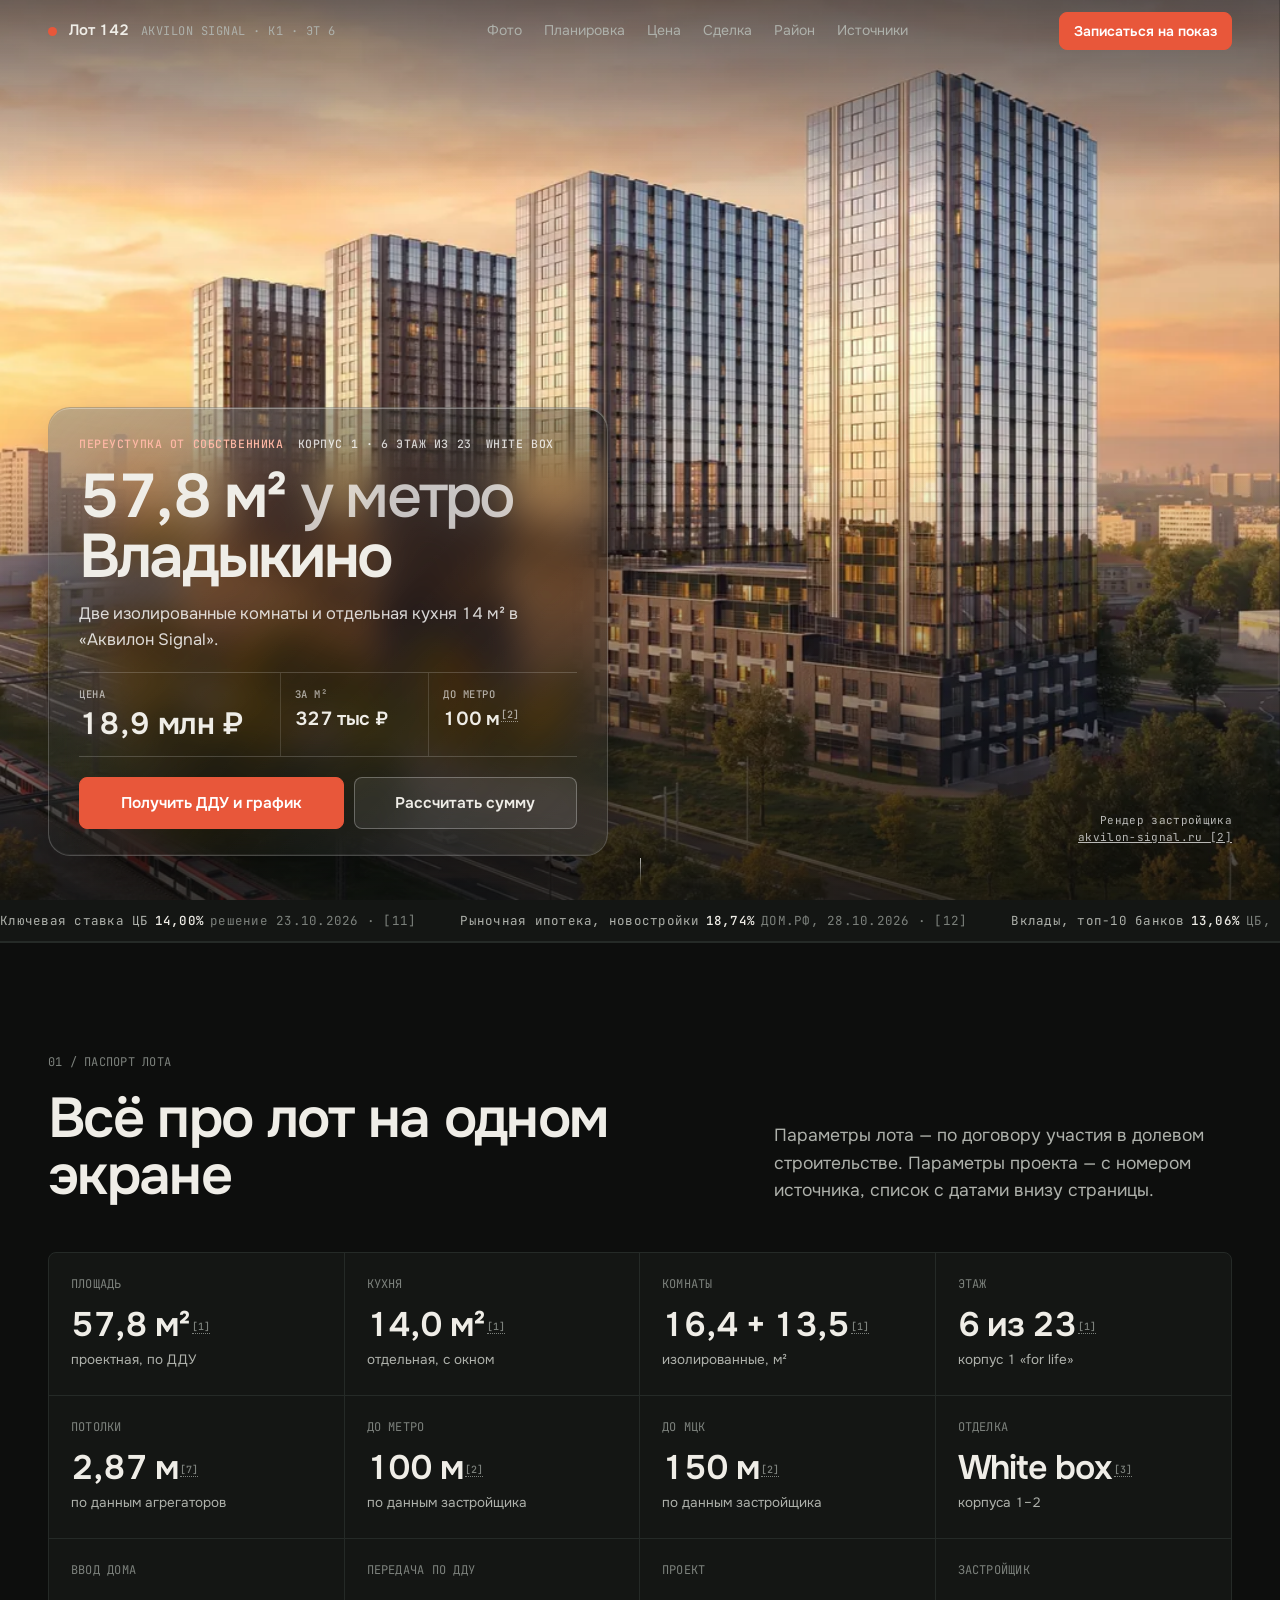
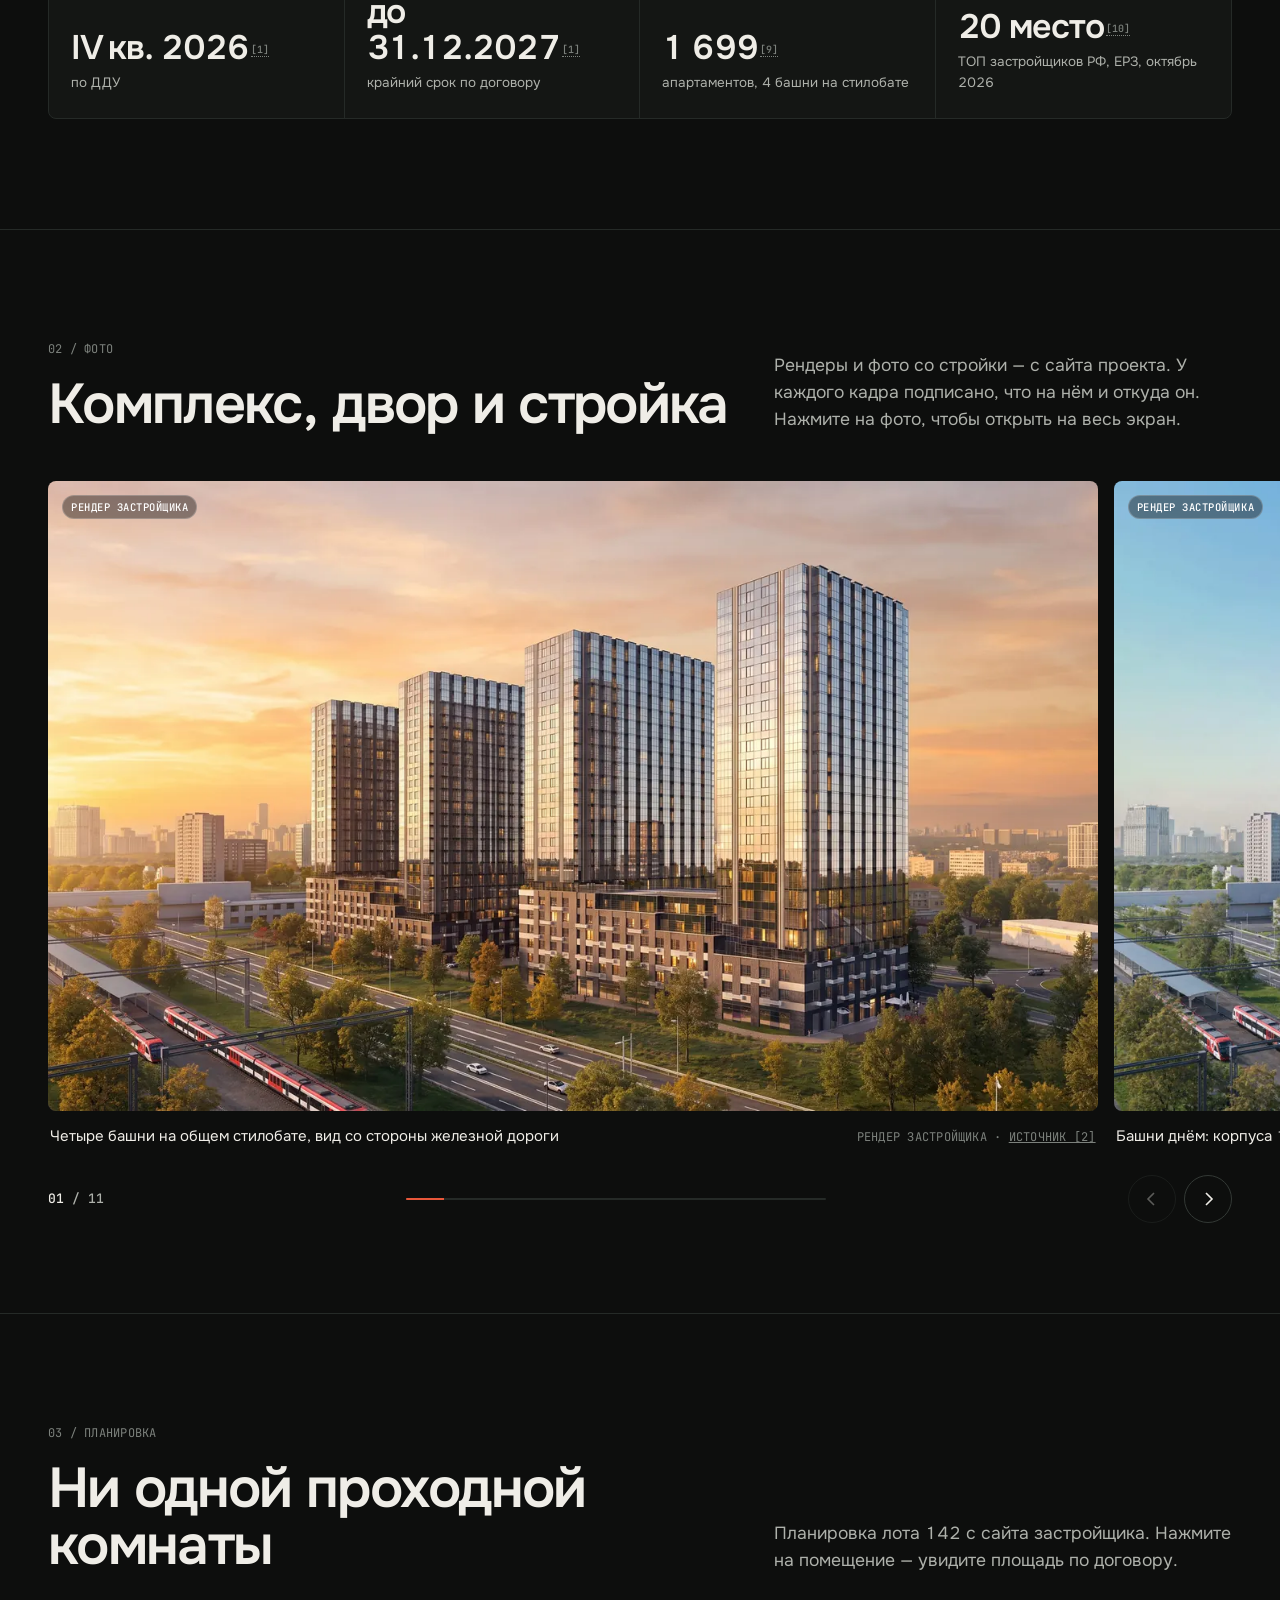
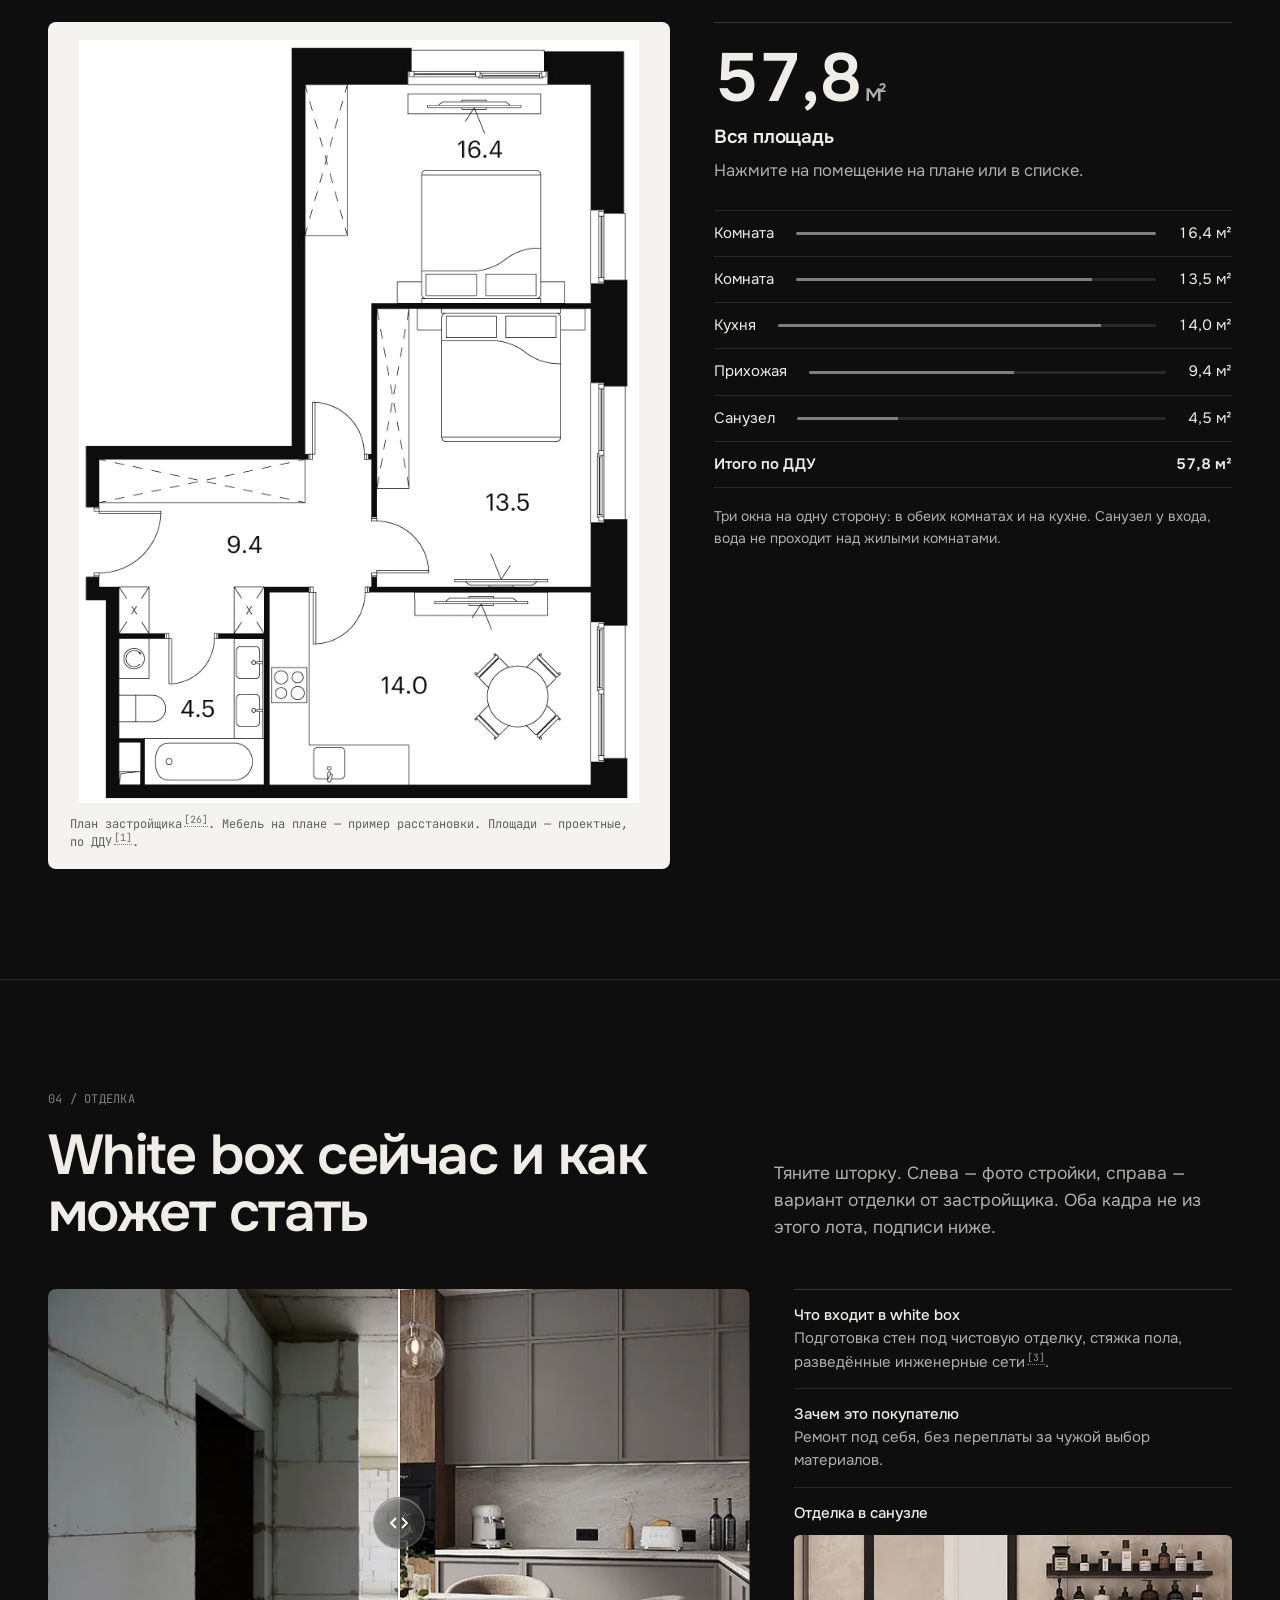
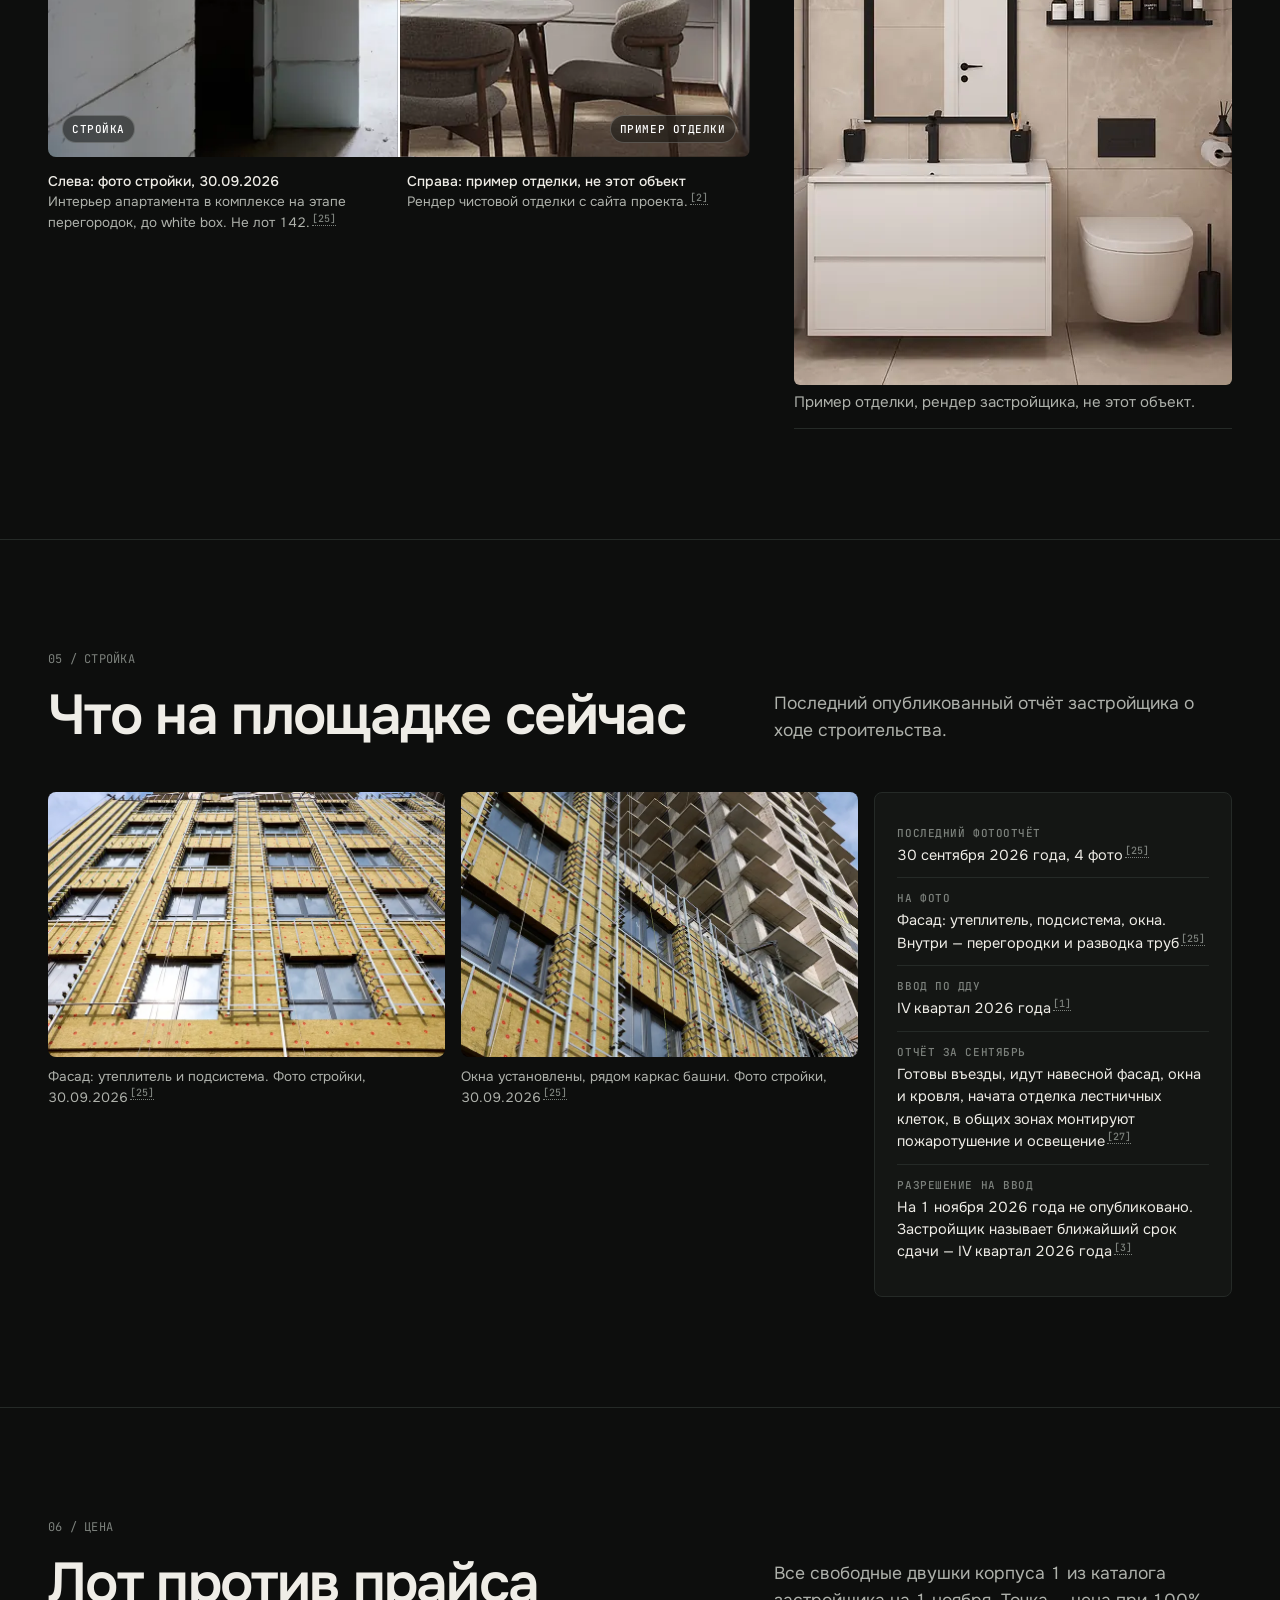
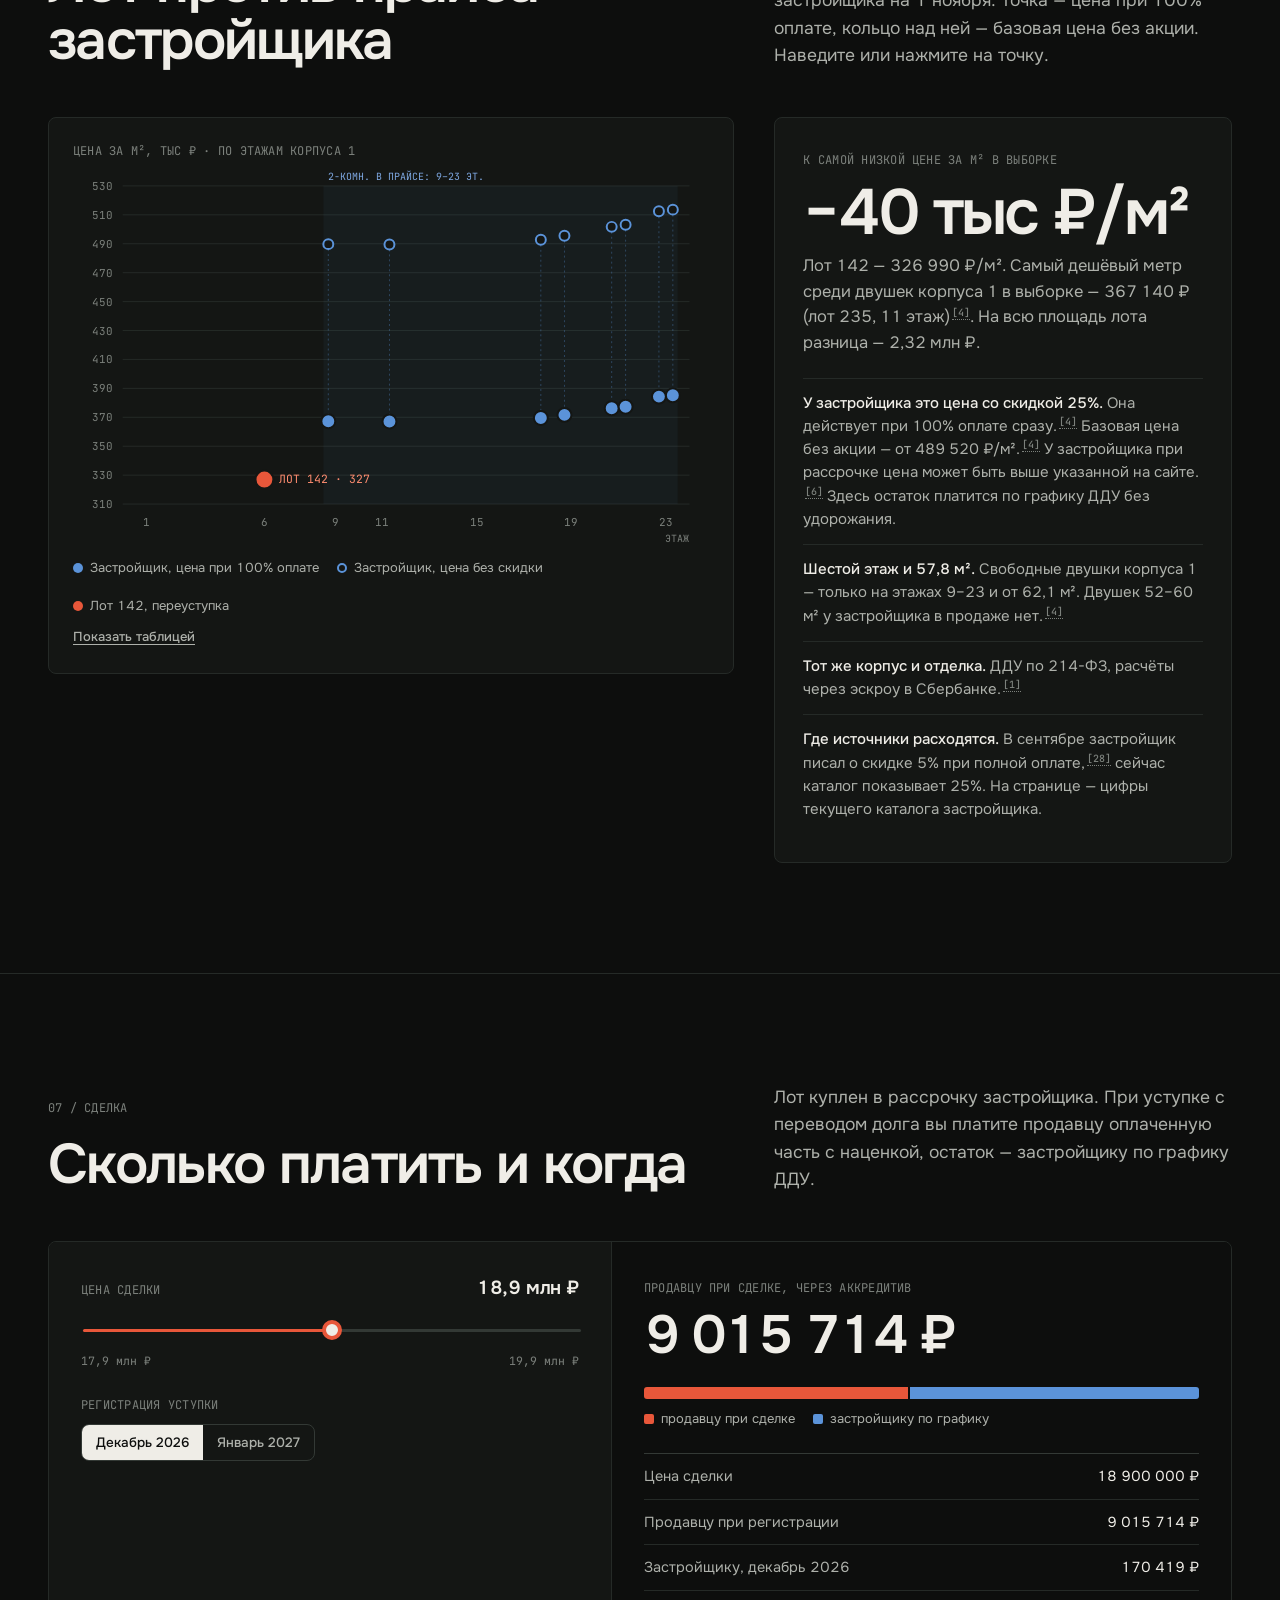
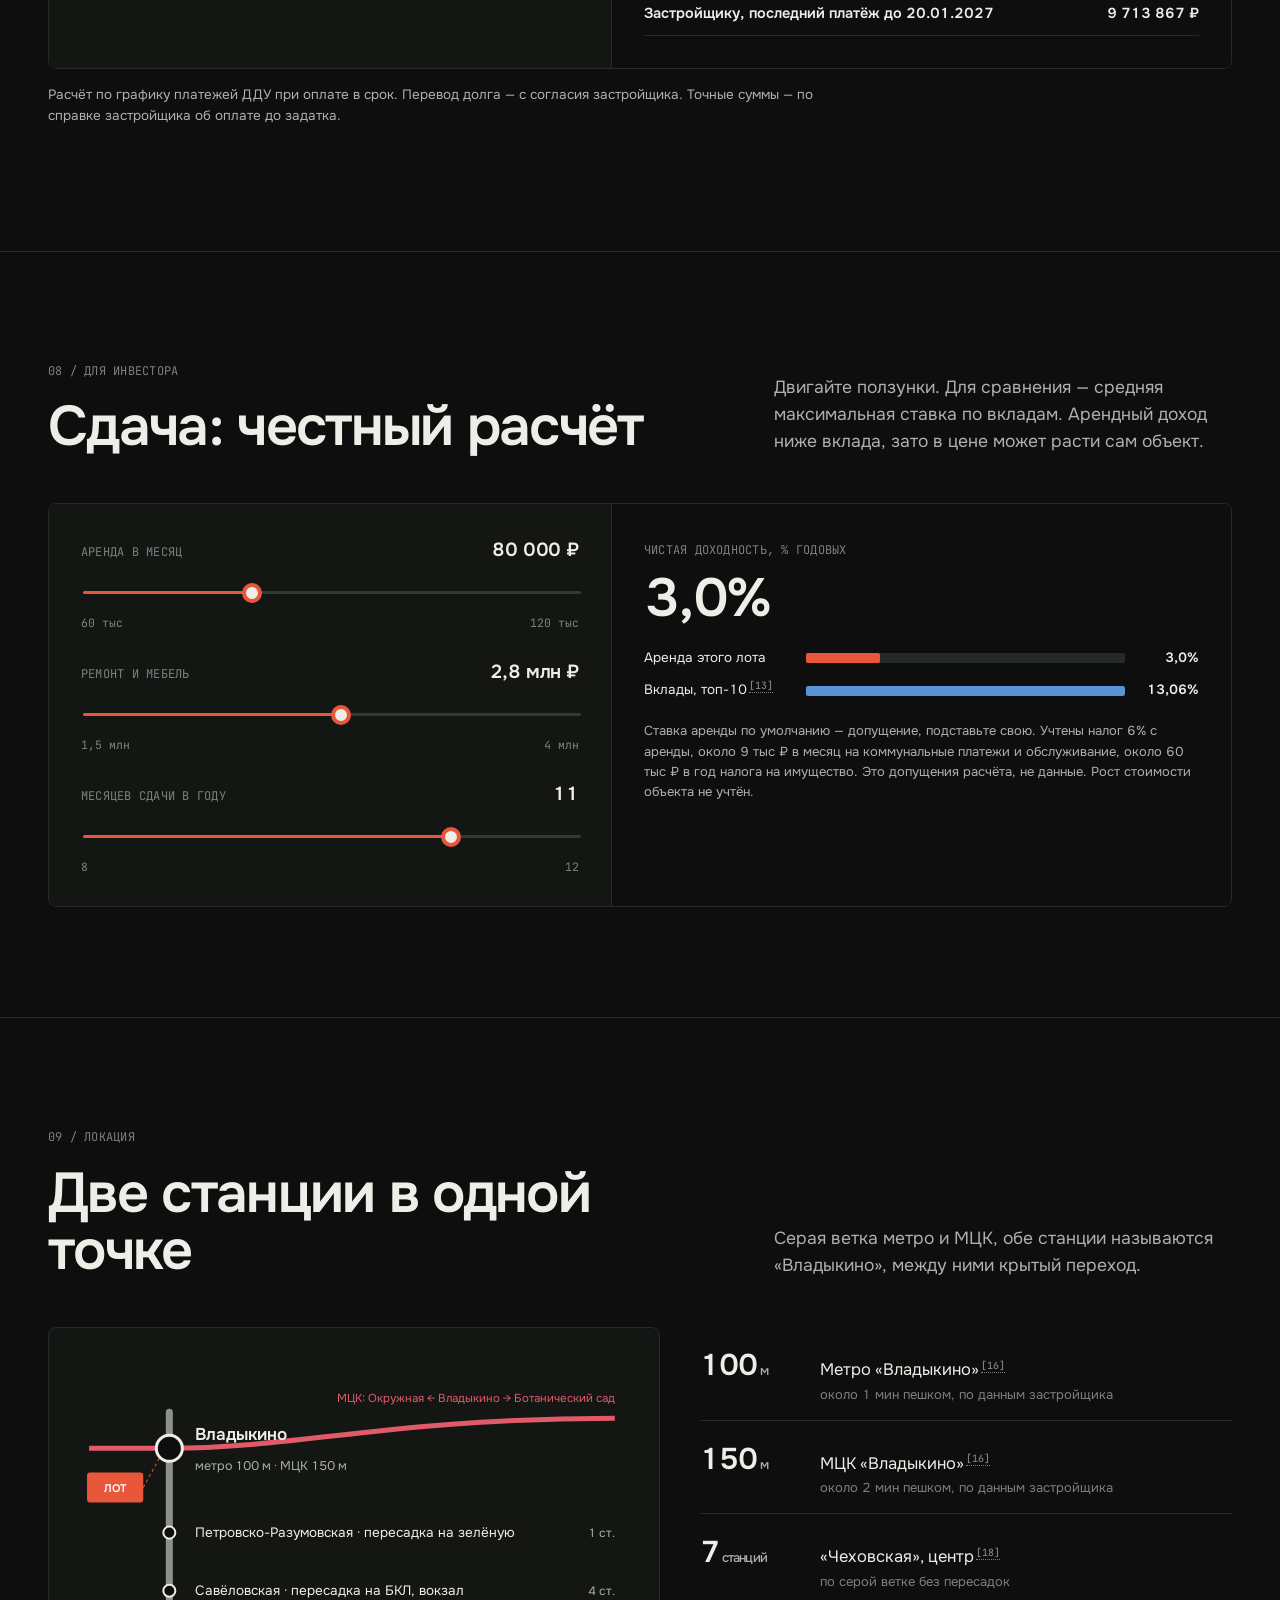
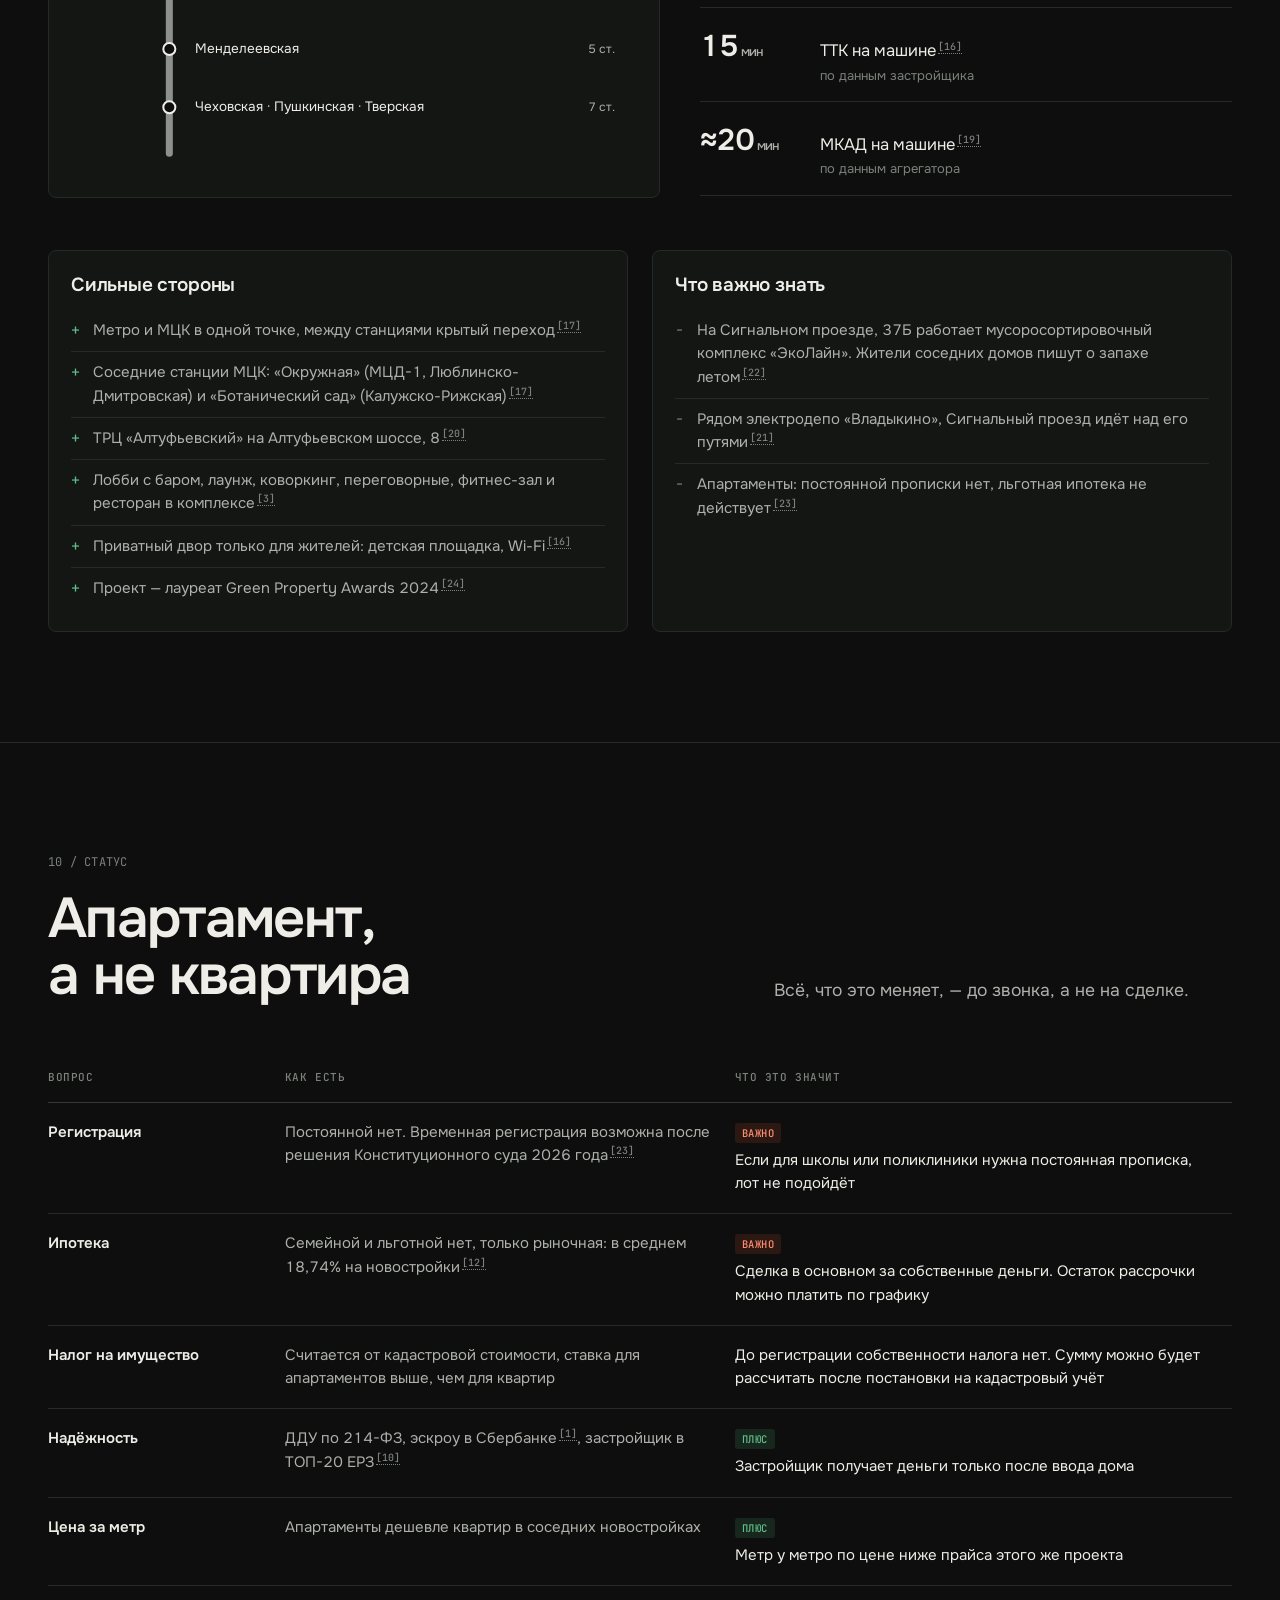
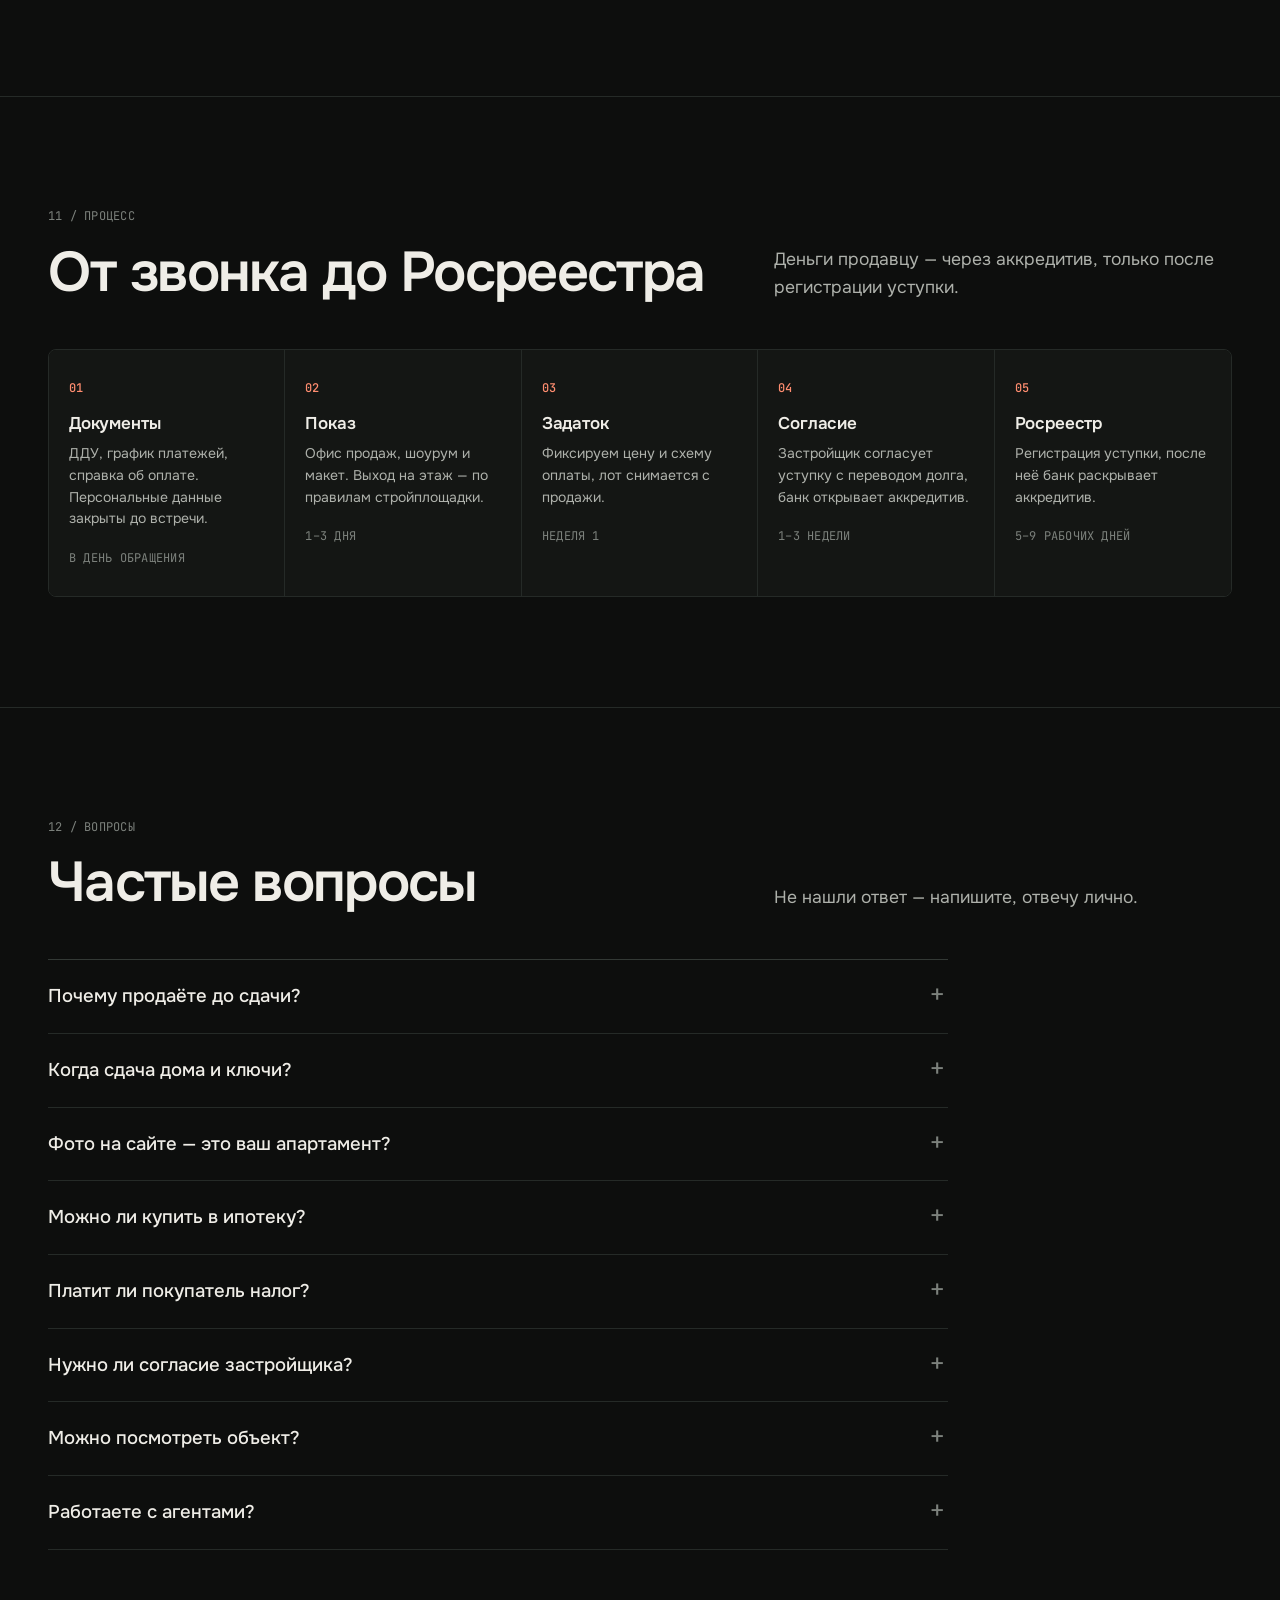
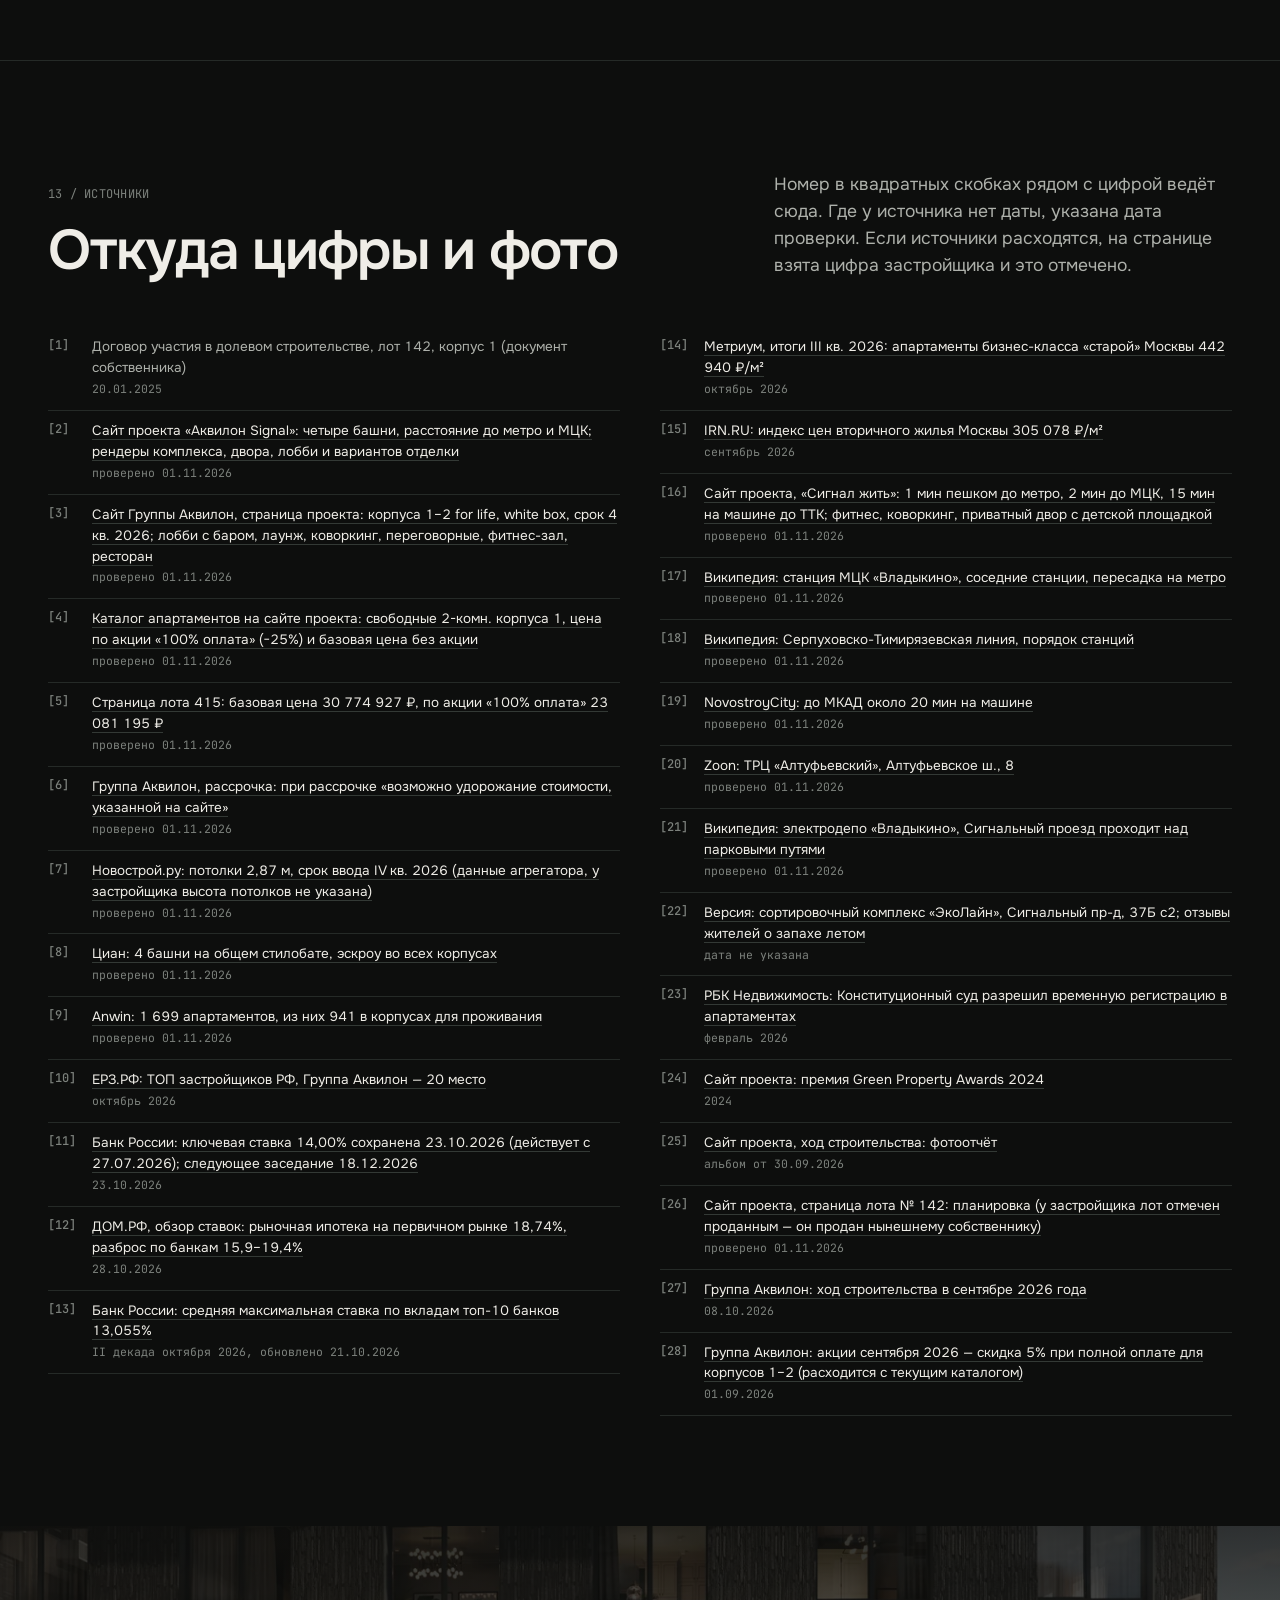
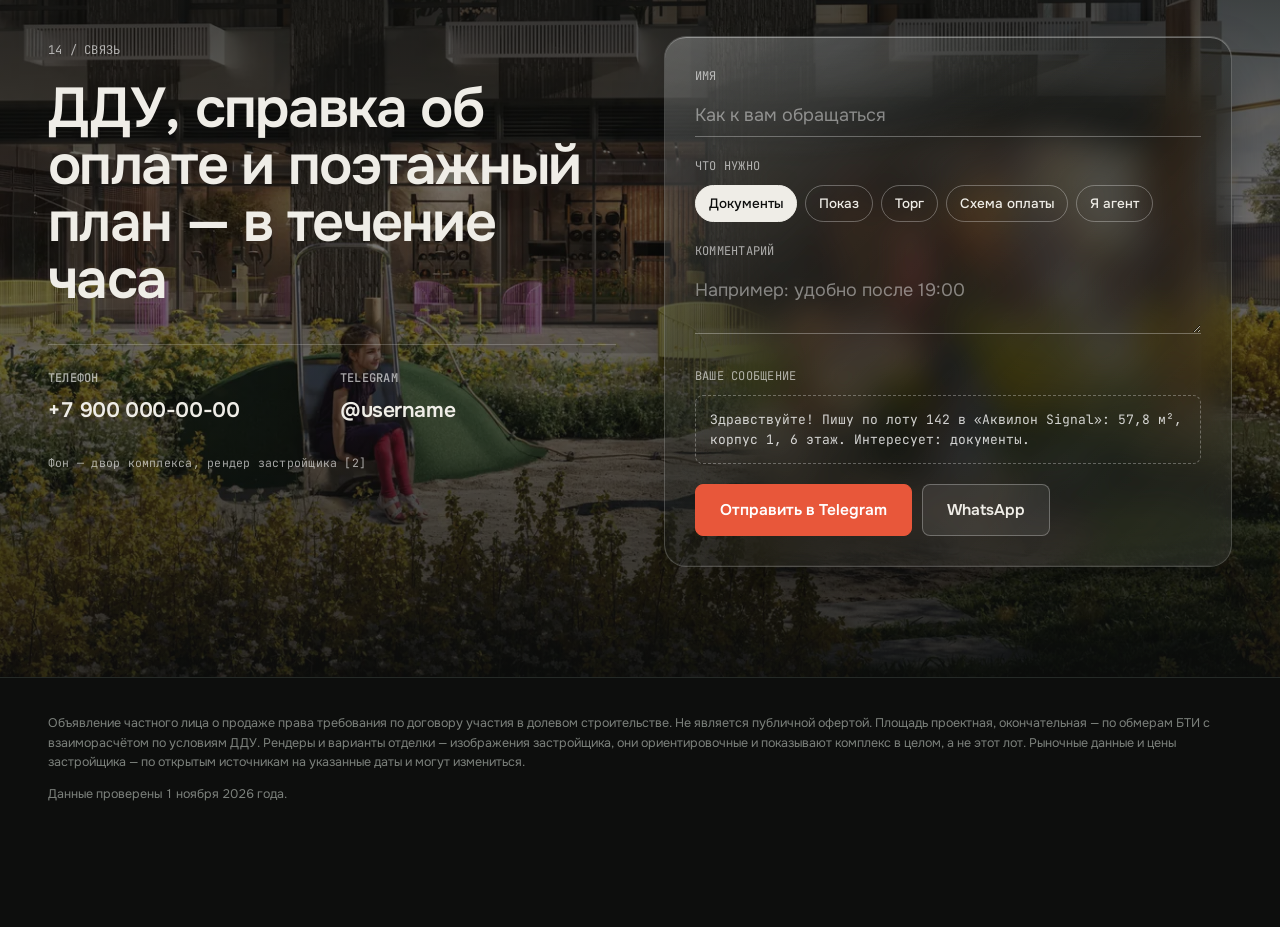
==== commit 8b196f4a: "Лендинг v3: фото застройщика, liquid glass, настоящая планировка лота 142, обновлённые данные на 01." ====
--- a/landing/index.html
+++ b/landing/index.html
@@ -6,24 +6,27 @@
 <title>Лот 142 · Аквилон Signal · 57,8 м² у метро Владыкино</title>
 <meta name="description" content="Апартамент 57,8 м²: две изолированные комнаты и кухня 14 м², корпус 1, 6 этаж, «Аквилон Signal», 100 м до метро «Владыкино». Переуступка от собственника.">
 <meta property="og:title" content="Лот 142 · Аквилон Signal · 57,8 м² у метро Владыкино">
-<meta property="og:description" content="Две комнаты и кухня 14 м², 6 этаж, корпус 1. Переуступка от собственника, за метр ниже прайса застройщика.">
-<meta name="theme-color" content="#0f1110">
+<meta property="og:description" content="Две комнаты и кухня 14 м², 6 этаж, корпус 1. Переуступка от собственника, метр ниже прайса застройщика.">
+<meta property="og:image" content="img/hero-towers-sunset-1400.webp">
+<meta name="theme-color" content="#0d0e0d">
+<link rel="preload" as="image" href="img/hero-towers-sunset-800.webp" imagesrcset="img/hero-towers-sunset-800.webp 800w, img/hero-towers-sunset-1400.webp 1400w, img/hero-towers-sunset-2400.webp 2400w" imagesizes="100vw">
 <link rel="preconnect" href="https://fonts.googleapis.com">
 <link rel="preconnect" href="https://fonts.gstatic.com" crossorigin>
 <link href="https://fonts.googleapis.com/css2?family=Onest:wght@400;500;600;700&family=JetBrains+Mono:wght@400;500&display=swap" rel="stylesheet">
 <style>
 :root{
-  --bg:#0f1110; --s1:#151816; --s2:#1b1f1c; --line:#262b28; --line-2:#343a36;
-  --ink:#ecebe6; --ink-2:#a6aaa4; --ink-3:#737873;
-  --acc:#e8573a; --acc-ink:#ff8a6e; --dev:#5b93d9; --ok:#5fbf8a;
+  --bg:#0d0e0d; --s1:#141614; --s2:#1a1d1b; --line:#252a27; --line-2:#333935;
+  --ink:#efede7; --ink-2:#aeb1ab; --ink-3:#7c817c;
+  --acc:#e8573a; --acc-ink:#ff8d70; --dev:#5b93d9; --ok:#5fbf8a;
   --sans:"Onest",system-ui,-apple-system,"Segoe UI",sans-serif;
   --mono:"JetBrains Mono",ui-monospace,SFMono-Regular,Menlo,monospace;
-  --wrap:1200px; --r:6px;
+  --wrap:1240px; --r:8px;
+  --glass-bg:rgba(22,24,23,.38); --glass-line:rgba(255,255,255,.22);
 }
 *{box-sizing:border-box}
 html{scroll-behavior:smooth;-webkit-text-size-adjust:100%;background:var(--bg)}
-@media (prefers-reduced-motion:reduce){html{scroll-behavior:auto}*,*:before,*:after{animation:none!important;transition:none!important}}
-body{margin:0;color:var(--ink);font:400 16.5px/1.55 var(--sans);font-feature-settings:"tnum" 1,"lnum" 1;overflow-x:hidden}
+body{margin:0;color:var(--ink);background:var(--bg);font:400 16.5px/1.55 var(--sans);font-feature-settings:"tnum" 1,"lnum" 1;overflow-x:hidden}
+img{display:block;max-width:100%}
 a{color:inherit}
 svg{display:block;max-width:100%}
 .wrap{max-width:var(--wrap);margin:0 auto;padding:0 28px}
@@ -37,113 +40,196 @@
 sup.src a{color:var(--ink-3);text-decoration:none;border-bottom:1px dotted var(--ink-3)}
 sup.src a:hover{color:var(--acc-ink);border-color:var(--acc-ink)}
 :focus-visible{outline:2px solid var(--acc);outline-offset:3px}
-.btn{display:inline-flex;align-items:center;justify-content:center;gap:10px;height:52px;padding:0 24px;border-radius:var(--r);font:600 15.5px var(--sans);text-decoration:none;cursor:pointer;border:1px solid var(--line-2);background:transparent;color:var(--ink);transition:background .2s,border-color .2s,color .2s}
+.btn{display:inline-flex;align-items:center;justify-content:center;gap:10px;height:52px;padding:0 24px;border-radius:var(--r);font:600 15.5px var(--sans);text-decoration:none;cursor:pointer;border:1px solid var(--line-2);background:transparent;color:var(--ink);transition:background .2s,border-color .2s,color .2s,transform .2s}
 .btn:hover{border-color:var(--ink)}
+.btn:active{transform:scale(.98)}
 .btn-acc{background:var(--acc);border-color:var(--acc);color:#fff}
 .btn-acc:hover{background:#ff6a4b;border-color:#ff6a4b}
-
-.grid-bg{position:fixed;inset:0;z-index:-1;pointer-events:none;background-image:linear-gradient(var(--line) 1px,transparent 1px),linear-gradient(90deg,var(--line) 1px,transparent 1px);background-size:64px 64px;opacity:.22;mask-image:radial-gradient(ellipse at 70% 0%,#000 0%,transparent 70%);-webkit-mask-image:radial-gradient(ellipse at 70% 0%,#000 0%,transparent 70%)}
-
-.top{position:sticky;top:0;z-index:50;background:rgba(15,17,16,.84);backdrop-filter:blur(10px);-webkit-backdrop-filter:blur(10px);border-bottom:1px solid var(--line)}
-.top .wrap{display:flex;align-items:center;justify-content:space-between;height:60px;gap:18px}
+.btn-glass{background:rgba(255,255,255,.08);border-color:rgba(255,255,255,.28)}
+.btn-glass:hover{background:rgba(255,255,255,.16);border-color:rgba(255,255,255,.5)}
+
+/* ---------- liquid glass ---------- */
+.glass{position:relative;isolation:isolate;border-radius:22px;background:var(--glass-bg);
+  -webkit-backdrop-filter:blur(22px) saturate(170%);backdrop-filter:blur(22px) saturate(170%);
+  border:1px solid var(--glass-line);
+  box-shadow:inset 0 1px 0 rgba(255,255,255,.35),inset 0 -1px 0 rgba(255,255,255,.06),0 24px 60px -20px rgba(0,0,0,.6)}
+.glass:before{content:"";position:absolute;inset:0;border-radius:inherit;pointer-events:none;z-index:-1;
+  background:linear-gradient(135deg,rgba(255,255,255,.20) 0%,rgba(255,255,255,.04) 32%,rgba(255,255,255,0) 55%,rgba(255,255,255,.07) 100%)}
+.glass:after{content:"";position:absolute;inset:0;border-radius:inherit;pointer-events:none;
+  background:radial-gradient(120% 60% at 18% -10%,rgba(255,255,255,.22),transparent 55%);mix-blend-mode:screen;opacity:.7}
+.refract .glass.lens{-webkit-backdrop-filter:url(#lg) blur(18px) saturate(170%);backdrop-filter:url(#lg) blur(18px) saturate(170%)}
+@supports not ((backdrop-filter:blur(1px)) or (-webkit-backdrop-filter:blur(1px))){
+  .glass{background:rgba(20,22,21,.86)}
+}
+
+/* ---------- header ---------- */
+.top{position:fixed;top:0;left:0;right:0;z-index:50;transition:background .3s,border-color .3s;border-bottom:1px solid transparent}
+.top.solid{background:rgba(13,14,13,.72);-webkit-backdrop-filter:blur(16px) saturate(160%);backdrop-filter:blur(16px) saturate(160%);border-bottom-color:var(--line)}
+.top .wrap{display:flex;align-items:center;justify-content:space-between;height:62px;gap:18px}
 .brand{display:flex;align-items:center;gap:12px;text-decoration:none;font-weight:600;font-size:15px;white-space:nowrap}
-.brand .dot{width:9px;height:9px;border-radius:50%;background:var(--acc);box-shadow:0 0 0 0 rgba(232,87,58,.6);animation:ping 2.6s infinite}
-@keyframes ping{70%{box-shadow:0 0 0 9px rgba(232,87,58,0)}100%{box-shadow:0 0 0 0 rgba(232,87,58,0)}}
-.brand small{font:400 12px var(--mono);color:var(--ink-3);letter-spacing:.04em}
-.nav{display:flex;gap:24px;font-size:14px}
+.brand .dot{width:9px;height:9px;border-radius:50%;background:var(--acc)}
+.brand small{font:400 12px var(--mono);color:var(--ink-2);letter-spacing:.04em}
+.nav{display:flex;gap:22px;font-size:14px}
 .nav a{text-decoration:none;color:var(--ink-2)}
 .nav a:hover,.nav a.on{color:var(--ink)}
 .top .btn{height:38px;padding:0 14px;font-size:14px}
 .progress{position:absolute;left:0;bottom:-1px;height:1px;background:var(--acc);width:0}
 
+/* ---------- hero ---------- */
+.hero{position:relative;height:100vh;height:100svh;min-height:640px;overflow:hidden;border:0;padding:0}
+.hero-media{position:absolute;inset:-6% 0 0 0;will-change:transform}
+.hero-media img{width:100%;height:100%;object-fit:cover;object-position:62% 50%}
+.hero:after{content:"";position:absolute;inset:0;pointer-events:none;
+  background:linear-gradient(180deg,rgba(13,14,13,.55) 0%,rgba(13,14,13,0) 22%,rgba(13,14,13,0) 52%,rgba(13,14,13,.78) 100%)}
+.hero-in{position:absolute;left:0;right:0;bottom:0;z-index:2;padding-bottom:44px}
+.hero-in .wrap{display:flex;justify-content:space-between;align-items:flex-end;gap:28px}
+.hero-card{width:min(560px,100%);padding:28px 30px 26px}
+.hero-card .eyebrow{display:flex;flex-wrap:wrap;gap:6px 14px;margin-bottom:16px}
+.hero-card .eyebrow span{font:500 11.5px var(--mono);letter-spacing:.05em;text-transform:uppercase;color:rgba(255,255,255,.78)}
+.hero-card .eyebrow span:first-child{color:#ffb39f}
+.hero h1{font-size:clamp(36px,4.8vw,62px);line-height:.98;letter-spacing:-.045em}
+.hero h1 .thin{font-weight:500;color:rgba(255,255,255,.72)}
+.hero .sub{margin:14px 0 20px;color:rgba(255,255,255,.82);font-size:16.5px;max-width:460px}
+.kpis{display:grid;grid-template-columns:1.35fr 1fr 1fr;border-top:1px solid rgba(255,255,255,.18);border-bottom:1px solid rgba(255,255,255,.18);margin-bottom:20px}
+.kpis > div{padding:14px 12px 14px 0}
+.kpis > div + div{padding-left:14px;border-left:1px solid rgba(255,255,255,.14)}
+.kpis .k{display:block;font:500 10.5px var(--mono);letter-spacing:.05em;text-transform:uppercase;color:rgba(255,255,255,.62);margin-bottom:6px}
+.kpis .v{font-size:19px;font-weight:600;letter-spacing:-.02em;line-height:1.1;white-space:nowrap}
+.kpis .v.big{font-size:clamp(24px,2.4vw,31px)}
+.kpis sup.src a{color:rgba(255,255,255,.6);border-color:rgba(255,255,255,.5)}
+.hero .ctas{display:flex;gap:10px;flex-wrap:wrap}
+.hero .ctas .btn{flex:1 1 auto}
+.credit{font:400 11px var(--mono);letter-spacing:.03em;color:rgba(255,255,255,.7);text-align:right;max-width:240px;line-height:1.5}
+.credit a{color:inherit}
+.scrollhint{position:absolute;left:50%;bottom:14px;width:1px;height:28px;background:linear-gradient(rgba(255,255,255,.7),transparent);z-index:2;animation:hint 2.4s ease-in-out infinite}
+@keyframes hint{0%,100%{transform:translateY(0);opacity:.3}50%{transform:translateY(6px);opacity:1}}
+
+/* ---------- ticker ---------- */
 .ticker{border-bottom:1px solid var(--line);overflow:hidden;white-space:nowrap;background:var(--s1)}
-.ticker-in{display:inline-flex;gap:44px;padding:10px 0;animation:tick 70s linear infinite}
+.ticker-in{display:inline-flex;gap:44px;padding:12px 0;animation:tick 80s linear infinite}
 .ticker:hover .ticker-in{animation-play-state:paused}
 @keyframes tick{to{transform:translateX(-50%)}}
 .tk{font:400 12.5px var(--mono);color:var(--ink-2);letter-spacing:.02em}
 .tk b{color:var(--ink);font-weight:500;margin:0 6px}
 .tk i{font-style:normal;color:var(--ink-3)}
 
-.hero{padding:64px 0 40px}
-.hero-grid{display:grid;grid-template-columns:minmax(0,1.05fr) minmax(0,.95fr);gap:40px;align-items:center}
-.tagline{display:flex;flex-wrap:wrap;gap:8px;margin-bottom:26px}
-.chip{font:500 12px var(--mono);letter-spacing:.03em;text-transform:uppercase;padding:6px 10px;border:1px solid var(--line-2);border-radius:999px;color:var(--ink-2)}
-.chip.acc{border-color:rgba(232,87,58,.5);color:var(--acc-ink)}
-.hero h1{font-size:clamp(42px,6.6vw,92px);line-height:.96;letter-spacing:-.045em}
-.hero h1 .thin{color:var(--ink-3);font-weight:500}
-.lead{font-size:19px;line-height:1.5;color:var(--ink-2);max-width:540px;margin:26px 0 30px}
-.price-row{display:flex;flex-wrap:wrap;align-items:flex-end;gap:14px 34px;padding:22px 0;border-top:1px solid var(--line);border-bottom:1px solid var(--line);margin-bottom:28px}
-.price-row .big{font-size:clamp(34px,4vw,52px);font-weight:600;letter-spacing:-.035em;line-height:1}
-.price-row .k{display:block;margin-bottom:8px}
-.price-row .v{font-size:20px;font-weight:500}
-.price-row .v.acc{color:var(--acc-ink)}
-.ctas{display:flex;gap:12px;flex-wrap:wrap}
-
-.tower-box{position:relative;aspect-ratio:1/1.08;max-height:640px;width:100%}
-#tower{width:100%;height:100%;overflow:visible}
-#tower .fl{cursor:pointer}
-.hud{position:absolute;font:400 11.5px/1.5 var(--mono);color:var(--ink-2);letter-spacing:.03em;text-transform:uppercase;pointer-events:none}
-.hud b{display:block;color:var(--ink);font-weight:500;font-size:13px}
-.hud.h1{top:4%;right:0;text-align:right}
-.hud.h2{bottom:8%;left:0}
-.floor-tip{position:absolute;left:0;top:0;transform:translate(-50%,-130%);background:var(--ink);color:var(--bg);font:500 12px var(--mono);padding:5px 8px;border-radius:4px;pointer-events:none;opacity:0;transition:opacity .15s;white-space:nowrap}
-
 section{padding:110px 0;border-top:1px solid var(--line);position:relative}
-.sh{display:grid;grid-template-columns:minmax(0,1.2fr) minmax(0,.8fr);gap:40px;align-items:end;margin-bottom:52px}
+.sh{display:grid;grid-template-columns:minmax(0,1.2fr) minmax(0,.8fr);gap:40px;align-items:end;margin-bottom:48px}
 .sh .idx{display:block;margin-bottom:18px}
-.sh p{color:var(--ink-2);font-size:17.5px;margin:0;max-width:440px}
-
+.sh p{color:var(--ink-2);font-size:17.5px;margin:0;max-width:460px}
+
+/* ---------- spec ---------- */
 .spec{display:grid;grid-template-columns:repeat(4,1fr);border:1px solid var(--line);border-radius:var(--r);overflow:hidden;background:var(--s1)}
-.spec > div{padding:22px 22px 24px;border-right:1px solid var(--line);border-bottom:1px solid var(--line);min-height:142px;display:flex;flex-direction:column;justify-content:space-between;gap:14px}
+.spec > div{padding:22px 22px 24px;border-right:1px solid var(--line);border-bottom:1px solid var(--line);min-height:138px;display:flex;flex-direction:column;justify-content:space-between;gap:14px}
 .spec > div:nth-child(4n){border-right:0}
 .spec > div:nth-last-child(-n+4){border-bottom:0}
 .spec b{font-size:clamp(24px,2.7vw,34px);font-weight:600;letter-spacing:-.03em;line-height:1.05}
 .spec .d{font-size:13.5px;color:var(--ink-2);margin-top:6px;display:block}
 
-.plan-grid{display:grid;grid-template-columns:minmax(0,1.45fr) minmax(0,1fr);gap:40px;align-items:start}
-.panel{background:var(--s1);border:1px solid var(--line);border-radius:var(--r);padding:24px}
-.seg{display:inline-flex;border:1px solid var(--line-2);border-radius:var(--r);overflow:hidden;flex-wrap:wrap}
-.seg button{font:500 13.5px var(--sans);padding:9px 14px;border:0;background:transparent;color:var(--ink-2);cursor:pointer;white-space:nowrap}
-.seg button[aria-pressed="true"]{background:var(--ink);color:var(--bg)}
-.seg-row{display:flex;justify-content:space-between;align-items:center;gap:12px;flex-wrap:wrap;margin-bottom:18px}
-#plan .room{fill:var(--s2);cursor:pointer;transition:fill .2s}
-#plan .room:hover,#plan .room.on{fill:rgba(232,87,58,.18)}
-#plan .wall{fill:none;stroke:var(--ink);stroke-width:6}
-#plan .iw{stroke:var(--ink);stroke-width:3}
-#plan .door{fill:none;stroke:var(--ink-3);stroke-width:1}
-#plan .win{stroke:var(--dev);stroke-width:4}
-#plan text{font-family:var(--sans);pointer-events:none}
-#plan .rn{font-size:12.5px;fill:var(--ink-2)}
-#plan .ra{font-size:20px;font-weight:600;fill:var(--ink)}
-#plan .furn{fill:none;stroke:var(--ink-3);stroke-width:1.2;opacity:0;transition:opacity .35s}
-#plan.f-life .furn.life,#plan.f-rent .furn.rent{opacity:1}
-#plan .dimln{stroke:var(--ink-3);stroke-width:1}
-#plan .dimt{font:400 10.5px var(--mono);fill:var(--ink-3)}
-#plan .dims{opacity:0;transition:opacity .3s}
-#plan.show-dims .dims{opacity:1}
+/* ---------- gallery ---------- */
+.gal-sec{padding-bottom:90px}
+.gal{position:relative}
+.gal-track{display:flex;gap:16px;overflow-x:auto;scroll-snap-type:x mandatory;scrollbar-width:none;padding:0 max(28px,calc((100vw - var(--wrap))/2 + 28px));scroll-padding:0 max(28px,calc((100vw - var(--wrap))/2 + 28px));overscroll-behavior-x:contain}
+.gal-track::-webkit-scrollbar{display:none}
+.slide{flex:0 0 min(1100px,82vw);scroll-snap-align:start;margin:0;position:relative}
+.slide button{all:unset;display:block;width:100%;cursor:zoom-in;border-radius:var(--r);overflow:hidden;position:relative}
+.slide button:focus-visible{outline:2px solid var(--acc);outline-offset:3px}
+.slide img{width:100%;height:min(70vh,640px);object-fit:cover;background:var(--s2);transition:transform 1.2s cubic-bezier(.2,.7,.2,1)}
+.slide button:hover img{transform:scale(1.03)}
+.slide figcaption{display:flex;justify-content:space-between;gap:16px;align-items:baseline;padding:14px 2px 0;font-size:15px}
+.slide figcaption .mono{white-space:nowrap}
+.kind{display:inline-block;font:500 10.5px var(--mono);letter-spacing:.05em;text-transform:uppercase;padding:4px 8px;border-radius:999px;position:absolute;left:14px;top:14px;color:#fff;background:rgba(13,14,13,.42);-webkit-backdrop-filter:blur(10px);backdrop-filter:blur(10px);border:1px solid rgba(255,255,255,.22)}
+.kind.photo{background:rgba(232,87,58,.55)}
+.gal-ctl{display:flex;align-items:center;justify-content:space-between;gap:16px;margin-top:26px}
+.gal-ctl .count{font:500 13px var(--mono);color:var(--ink-2)}
+.gal-ctl .count b{color:var(--ink);font-weight:500}
+.arrows{display:flex;gap:8px}
+.arr{width:48px;height:48px;border-radius:50%;border:1px solid var(--line-2);background:transparent;color:var(--ink);cursor:pointer;display:grid;place-items:center;transition:border-color .2s,background .2s}
+.arr:hover{border-color:var(--ink)}
+.arr:disabled{opacity:.35;cursor:default}
+.gbar{flex:1;height:2px;background:var(--line);border-radius:2px;overflow:hidden;max-width:420px}
+.gbar i{display:block;height:100%;background:var(--acc);width:0;transition:width .3s}
+
+.lb{position:fixed;inset:0;z-index:100;background:#080908;display:none;flex-direction:column}
+.lb.open{display:flex}
+.lb-stage{flex:1;position:relative;overflow:hidden;touch-action:pan-y}
+.lb-stage img{position:absolute;inset:0;margin:auto;max-width:100%;max-height:100%;object-fit:contain;transition:opacity .25s}
+.lb-bar{display:flex;justify-content:space-between;align-items:center;gap:16px;padding:14px 20px calc(14px + env(safe-area-inset-bottom));border-top:1px solid var(--line)}
+.lb-cap{font-size:14.5px}
+#lbCount{white-space:nowrap}
+.lb-cap small{display:block;color:var(--ink-3);font:400 12px var(--mono);margin-top:3px}
+.lb-close{position:absolute;top:calc(12px + env(safe-area-inset-top));right:12px;z-index:3}
+.lb .arr{background:rgba(13,14,13,.6)}
+.lb-nav{position:absolute;top:50%;transform:translateY(-50%);z-index:3}
+.lb-nav.prev{left:12px}.lb-nav.next{right:12px}
+
+/* ---------- plan ---------- */
+.plan-grid{display:grid;grid-template-columns:minmax(0,1.2fr) minmax(0,1fr);gap:44px;align-items:start}
+.plan-card{background:#f4f3ef;border-radius:var(--r);padding:18px;position:relative}
+.plan-box{position:relative;max-width:560px;margin:0 auto;aspect-ratio:690/940}
+.plan-box img{width:100%;height:100%}
+.plan-box svg{position:absolute;inset:0;width:100%;height:100%}
+.plan-box .zone{fill:rgba(232,87,58,0);stroke:transparent;stroke-width:3;cursor:pointer;transition:fill .25s,stroke .25s}
+.plan-box .zone:hover{fill:rgba(232,87,58,.12)}
+.plan-box .zone.on{fill:rgba(232,87,58,.2);stroke:#e8573a}
+.plan-box .zone:focus-visible{outline:none;stroke:#e8573a;stroke-dasharray:8 6}
+.plan-note{font:400 12px/1.5 var(--mono);color:#5d625d;margin:12px 4px 0}
+.plan-note a{color:#3b3f3b}
 .ri{border-top:1px solid var(--line-2);padding-top:22px}
 .ri .area{font-size:68px;font-weight:600;letter-spacing:-.045em;line-height:1}
 .ri .area small{font-size:24px;font-weight:500;color:var(--ink-2)}
 .ri h3{margin:12px 0 8px}
 .rlist{list-style:none;margin:26px 0 0;padding:0;border-top:1px solid var(--line)}
-.rlist li{display:flex;justify-content:space-between;align-items:center;gap:12px;padding:11px 0;border-bottom:1px solid var(--line);font-size:15px;cursor:pointer}
+.rlist li{display:flex;justify-content:space-between;align-items:center;gap:12px;padding:0;border-bottom:1px solid var(--line);font-size:15px}
+.rlist li button{all:unset;display:flex;justify-content:space-between;align-items:center;gap:12px;width:100%;padding:11px 0;cursor:pointer}
+.rlist li button:focus-visible{outline:2px solid var(--acc);outline-offset:2px}
 .rlist li .bar{flex:1;height:3px;background:var(--line);margin:0 10px;border-radius:2px;overflow:hidden}
 .rlist li .bar i{display:block;height:100%;background:var(--ink-3);transition:background .2s}
 .rlist li:hover .bar i,.rlist li.on .bar i{background:var(--acc)}
 .rlist li.on{color:var(--acc-ink)}
-.rlist li.total{cursor:default;font-weight:600}
-
+.rlist li.total{padding:11px 0;font-weight:600}
+
+/* ---------- before/after ---------- */
+.ba-grid{display:grid;grid-template-columns:minmax(0,1.6fr) minmax(0,1fr);gap:44px;align-items:start}
+.ba{position:relative;aspect-ratio:3/2;border-radius:var(--r);overflow:hidden;background:var(--s2);--x:50%;user-select:none;touch-action:pan-y}
+.ba img{position:absolute;inset:0;width:100%;height:100%;object-fit:cover}
+.ba .after{clip-path:inset(0 0 0 var(--x))}
+.ba .handle{position:absolute;top:0;bottom:0;left:var(--x);width:2px;margin-left:-1px;background:#fff;pointer-events:none;box-shadow:0 0 0 1px rgba(0,0,0,.15)}
+.ba .knob{position:absolute;top:50%;left:var(--x);width:52px;height:52px;margin:-26px 0 0 -26px;border-radius:50%;display:grid;place-items:center;pointer-events:none}
+.ba .knob svg{width:22px;height:22px}
+.ba input{position:absolute;inset:0;width:100%;height:100%;opacity:0;cursor:ew-resize;margin:0;-webkit-appearance:none;appearance:none}
+.ba .lab{position:absolute;bottom:14px;font:500 11px var(--mono);letter-spacing:.05em;text-transform:uppercase;padding:6px 9px;border-radius:999px;color:#fff;background:rgba(13,14,13,.5);-webkit-backdrop-filter:blur(10px);backdrop-filter:blur(10px);border:1px solid rgba(255,255,255,.2);pointer-events:none}
+.ba .lab.l{left:14px}.ba .lab.r{right:14px}
+.ba-cap{display:grid;grid-template-columns:1fr 1fr;gap:16px;margin-top:14px;font-size:13.5px;color:var(--ink-2)}
+.ba-cap b{display:block;color:var(--ink);font-weight:500;font-size:14px}
+.wb{list-style:none;padding:0;margin:0;border-top:1px solid var(--line-2)}
+.wb li{padding:14px 0;border-bottom:1px solid var(--line);font-size:15px;color:var(--ink-2)}
+.wb li b{color:var(--ink);font-weight:500;display:block}
+
+/* ---------- construction ---------- */
+.build{display:grid;grid-template-columns:minmax(0,1fr) minmax(0,1fr) minmax(0,.9fr);gap:16px}
+.build figure{margin:0}
+.build img{width:100%;aspect-ratio:3/2;object-fit:cover;border-radius:var(--r);background:var(--s2)}
+.build figcaption{font-size:13.5px;color:var(--ink-2);margin-top:10px}
+.bstat{border:1px solid var(--line);border-radius:var(--r);background:var(--s1);padding:22px;display:flex;flex-direction:column;gap:2px}
+.bstat div{padding:11px 0;border-bottom:1px solid var(--line);font-size:14.5px}
+.bstat div:last-child{border-bottom:0}
+.bstat span{display:block;font:500 11px var(--mono);text-transform:uppercase;letter-spacing:.05em;color:var(--ink-3);margin-bottom:4px}
+
+/* ---------- chart ---------- */
 .chart-wrap{display:grid;grid-template-columns:minmax(0,1.5fr) minmax(0,1fr);gap:40px;align-items:start}
+.panel{background:var(--s1);border:1px solid var(--line);border-radius:var(--r);padding:24px}
 .chart-panel{position:relative}
 #scatter text{font-family:var(--mono)}
 .tip{position:absolute;pointer-events:none;background:var(--ink);color:var(--bg);font:500 12.5px/1.45 var(--sans);padding:9px 11px;border-radius:5px;opacity:0;transform:translate(-50%,calc(-100% - 12px));transition:opacity .12s;white-space:nowrap;z-index:5}
-.tip b{font-weight:600}
 .legend{display:flex;gap:18px;flex-wrap:wrap;font-size:13px;color:var(--ink-2);margin-top:12px}
 .legend i{display:inline-block;width:10px;height:10px;border-radius:50%;margin-right:7px;vertical-align:-1px}
+.legend i.ring{background:transparent!important;border:2px solid var(--dev)}
 .table-toggle{background:none;border:0;color:var(--ink-2);font:500 13px var(--sans);text-decoration:underline;text-underline-offset:3px;cursor:pointer;padding:0;margin-top:12px}
+.tscroll{overflow-x:auto}
 .dtable{width:100%;border-collapse:collapse;font-size:14px;margin-top:14px;display:none}
 .dtable.show{display:table}
-.dtable th,.dtable td{text-align:left;padding:9px 10px 9px 0;border-bottom:1px solid var(--line)}
+.dtable th,.dtable td{text-align:left;padding:9px 10px 9px 0;border-bottom:1px solid var(--line);white-space:nowrap}
 .dtable th{font:500 11px var(--mono);text-transform:uppercase;letter-spacing:.04em;color:var(--ink-3)}
 .dtable tr.me td{color:var(--acc-ink);font-weight:600}
 .delta{border:1px solid var(--line);border-radius:var(--r);background:var(--s1);padding:28px}
@@ -152,9 +238,13 @@
 .delta li{padding:13px 0;border-top:1px solid var(--line);font-size:15px;color:var(--ink-2)}
 .delta li b{color:var(--ink);font-weight:500}
 
+/* ---------- calculators ---------- */
 .calc{display:grid;grid-template-columns:minmax(0,1fr) minmax(0,1.1fr);border:1px solid var(--line);border-radius:var(--r);overflow:hidden}
 .calc-in{padding:32px;background:var(--s1);border-right:1px solid var(--line)}
 .calc-out{padding:32px;background:var(--bg)}
+.seg{display:inline-flex;border:1px solid var(--line-2);border-radius:var(--r);overflow:hidden;flex-wrap:wrap}
+.seg button{font:500 13.5px var(--sans);padding:9px 14px;border:0;background:transparent;color:var(--ink-2);cursor:pointer;white-space:nowrap}
+.seg button[aria-pressed="true"]{background:var(--ink);color:var(--bg)}
 .field{margin-bottom:28px}
 .field:last-child{margin-bottom:0}
 .field .lab{display:flex;justify-content:space-between;align-items:baseline;gap:12px;margin-bottom:10px}
@@ -165,7 +255,7 @@
 input[type=range]::-moz-range-progress{height:3px;background:var(--acc)}
 input[type=range]::-webkit-slider-thumb{-webkit-appearance:none;width:20px;height:20px;border-radius:50%;background:var(--ink);border:4px solid var(--acc);margin-top:-8.5px}
 input[type=range]::-moz-range-thumb{width:13px;height:13px;border-radius:50%;background:var(--ink);border:4px solid var(--acc)}
-.minmax{display:flex;justify-content:space-between;font:400 11.5px var(--mono);color:var(--ink-3)}
+.minmax{display:flex;justify-content:space-between;gap:8px;font:400 11.5px var(--mono);color:var(--ink-3)}
 .o-big{font-size:clamp(36px,4.2vw,56px);font-weight:600;letter-spacing:-.04em;line-height:1}
 .stack{display:flex;height:12px;border-radius:3px;overflow:hidden;margin:24px 0 10px;background:var(--bg);gap:2px}
 .stack span{display:block;height:100%;transition:width .5s cubic-bezier(.2,.7,.2,1)}
@@ -184,9 +274,10 @@
 .cmpbar .t i{display:block;height:100%;border-radius:0 2px 2px 0;transition:width .5s}
 .cmpbar b{font-weight:600;text-align:right}
 
+/* ---------- location ---------- */
 .loc{display:grid;grid-template-columns:minmax(0,1.15fr) minmax(0,1fr);gap:40px}
 #metro text{font-family:var(--sans)}
-.trip{display:grid;grid-template-columns:96px 1fr;gap:16px;align-items:baseline;padding:15px 0;border-bottom:1px solid var(--line)}
+.trip{display:grid;grid-template-columns:104px 1fr;gap:16px;align-items:baseline;padding:15px 0;border-bottom:1px solid var(--line)}
 .trip b{font-size:30px;font-weight:600;letter-spacing:-.03em}
 .trip b small{font-size:13px;color:var(--ink-2);font-weight:500;margin-left:3px}
 .trip span small{display:block;color:var(--ink-3);font-size:13px;margin-top:2px}
@@ -230,30 +321,47 @@
 .srcs a:hover{border-color:var(--acc)}
 .srcs .dt{font:400 11.5px var(--mono);color:var(--ink-3)}
 
-.contact{background:var(--s1)}
-.c-grid{display:grid;grid-template-columns:minmax(0,1fr) minmax(0,1fr);gap:60px}
+/* ---------- contact ---------- */
+.contact{position:relative;overflow:hidden;border-top:0}
+.contact-bg{position:absolute;inset:0;z-index:0}
+.contact-bg img{width:100%;height:100%;object-fit:cover;filter:saturate(.9)}
+.contact-bg:after{content:"";position:absolute;inset:0;background:linear-gradient(180deg,rgba(13,14,13,.85),rgba(13,14,13,.55) 40%,rgba(13,14,13,.85))}
+.contact .wrap{position:relative;z-index:1}
+.c-grid{display:grid;grid-template-columns:minmax(0,1fr) minmax(0,1fr);gap:48px;align-items:start}
+.c-grid .glass{padding:30px}
 .form .row{margin-bottom:20px}
 .form label{display:block;margin-bottom:8px}
-.form input,.form textarea{width:100%;background:transparent;border:0;border-bottom:1px solid var(--line-2);color:var(--ink);font:400 18px var(--sans);padding:10px 0;border-radius:0;resize:vertical}
+.form input,.form textarea{width:100%;background:transparent;border:0;border-bottom:1px solid rgba(255,255,255,.3);color:var(--ink);font:400 18px var(--sans);padding:10px 0;border-radius:0;resize:vertical}
+.form input::placeholder,.form textarea::placeholder{color:rgba(255,255,255,.45)}
 .form input:focus,.form textarea:focus{outline:0;border-color:var(--acc)}
 .chips{display:flex;flex-wrap:wrap;gap:8px}
-.chips button{font:500 13.5px var(--sans);padding:9px 13px;border:1px solid var(--line-2);background:transparent;color:var(--ink-2);border-radius:999px;cursor:pointer}
+.chips button{font:500 13.5px var(--sans);padding:9px 13px;border:1px solid rgba(255,255,255,.3);background:transparent;color:var(--ink);border-radius:999px;cursor:pointer}
 .chips button[aria-pressed="true"]{background:var(--ink);color:var(--bg);border-color:var(--ink)}
-.preview{font:400 13px/1.5 var(--mono);color:var(--ink-2);border:1px dashed var(--line-2);border-radius:var(--r);padding:14px;margin-top:8px;white-space:pre-wrap}
-.direct{display:grid;grid-template-columns:1fr 1fr;gap:16px;margin-top:36px;padding-top:24px;border-top:1px solid var(--line)}
+.preview{font:400 13px/1.5 var(--mono);color:rgba(255,255,255,.8);border:1px dashed rgba(255,255,255,.3);border-radius:var(--r);padding:14px;margin-top:8px;white-space:pre-wrap}
+.direct{display:grid;grid-template-columns:1fr 1fr;gap:16px;margin-top:36px;padding-top:24px;border-top:1px solid rgba(255,255,255,.2)}
 .direct a{text-decoration:none;font-size:21px;font-weight:600;letter-spacing:-.02em}
 .direct small{display:block;margin-bottom:6px}
+.form .mono,.contact .mono{color:rgba(255,255,255,.62)}
 footer{padding:36px 0 110px;font-size:12.5px;color:var(--ink-3);border-top:1px solid var(--line);line-height:1.55}
 
-.js .rv{opacity:0;transform:translateY(16px);transition:opacity .7s ease,transform .7s ease}
+/* ---------- motion ---------- */
+.js .rv{opacity:0;transform:translateY(22px);transition:opacity .8s cubic-bezier(.2,.7,.2,1),transform .8s cubic-bezier(.2,.7,.2,1)}
 .js .rv.in{opacity:1;transform:none}
+.js .hero-card{animation:rise 1s .15s cubic-bezier(.2,.7,.2,1) both}
+@keyframes rise{from{opacity:0;transform:translateY(26px)}}
 .mbar{display:none}
+
+@media (prefers-reduced-motion:reduce){
+  html{scroll-behavior:auto}
+  *,*:before,*:after{animation:none!important;transition:none!important}
+  .js .rv{opacity:1;transform:none}
+  .hero-media{transform:none!important}
+}
 
 @media (max-width:1040px){
   .nav{display:none}
-  .hero-grid,.plan-grid,.chart-wrap,.loc,.c-grid,.sh{grid-template-columns:1fr}
+  .plan-grid,.chart-wrap,.loc,.c-grid,.sh,.ba-grid{grid-template-columns:1fr}
   .sh{gap:16px}
-  .tower-box{max-width:520px;margin:0 auto}
   .spec{grid-template-columns:repeat(2,1fr)}
   .spec > div:nth-child(4n){border-right:1px solid var(--line)}
   .spec > div:nth-child(2n){border-right:0}
@@ -265,72 +373,99 @@
   .calc{grid-template-columns:1fr}
   .calc-in{border-right:0;border-bottom:1px solid var(--line)}
   .srcs{columns:1}
+  .build{grid-template-columns:1fr 1fr}
+  .build .bstat{grid-column:1/-1}
+  .credit{position:absolute;right:28px;bottom:calc(100% + 12px);text-align:right;font-size:10.5px;text-shadow:0 1px 6px rgba(0,0,0,.6)}
 }
 @media (max-width:640px){
   body{font-size:16px}
-  .wrap{padding:0 18px}
-  section{padding:76px 0}
-  .hero{padding-top:36px}
-  .lead{font-size:17.5px}
+  .wrap{padding:0 16px}
+  section{padding:72px 0}
   .top .btn,.brand small{display:none}
-  .spec > div{padding:16px 14px;min-height:124px}
-  .pm,.direct{grid-template-columns:1fr}
+  .hero{min-height:600px}
+  .hero-media img{object-position:70% 50%}
+  .hero-in{padding-bottom:calc(16px + env(safe-area-inset-bottom))}
+  .hero-card{padding:20px 18px 18px;border-radius:18px}
+  .hero h1{font-size:34px}
+  .hero .sub{font-size:15px;margin:10px 0 14px}
+  .kpis .v{font-size:16px}.kpis .v.big{font-size:21px}
+  .kpis > div + div{padding-left:10px}
+  .hero .ctas .btn{height:48px;padding:0 14px;font-size:15px}
+  .scrollhint{display:none}
+  .credit{right:16px}
+  .spec > div{padding:16px 14px;min-height:118px}
+  .gal-track{gap:10px;padding:0 16px;scroll-padding:0 16px}
+  .slide{flex-basis:88vw}
+  .slide img{height:62vh;max-height:520px}
+  .slide figcaption{flex-direction:column;gap:4px;font-size:14.5px}
+  .gbar{display:none}
+  .pm,.direct,.ba-cap{grid-template-columns:1fr}
   .steps{grid-template-columns:1fr}
   .step{border-right:0!important}
-  .calc-in,.calc-out,.panel,.delta{padding:20px}
+  .calc-in,.calc-out,.panel,.delta,.c-grid .glass{padding:20px}
   .st thead{display:none}
   .st tr{display:block;padding:14px 0;border-bottom:1px solid var(--line)}
   .st td{display:block;width:auto!important;border:0;padding:3px 0}
   .cmpbar{grid-template-columns:110px 1fr 54px}
   .seg button{padding:8px 11px;font-size:13px}
-  .trip{grid-template-columns:82px 1fr}
-  .mbar{display:grid;grid-template-columns:1fr 1fr;gap:8px;position:fixed;left:0;right:0;bottom:0;z-index:60;padding:10px 12px calc(10px + env(safe-area-inset-bottom));background:rgba(15,17,16,.95);border-top:1px solid var(--line);transform:translateY(110%);transition:transform .3s}
+  .trip{grid-template-columns:90px 1fr}
+  .ri .area{font-size:54px}
+  .build{grid-template-columns:1fr}
+  .ba{aspect-ratio:4/3}
+  .mbar{display:grid;grid-template-columns:1fr 1fr;gap:8px;position:fixed;left:10px;right:10px;bottom:calc(10px + env(safe-area-inset-bottom));z-index:60;padding:8px;border-radius:18px;transform:translateY(140%);transition:transform .35s cubic-bezier(.2,.7,.2,1)}
   .mbar.show{transform:none}
-  .mbar .btn{height:48px}
+  .mbar .btn{height:46px;border-radius:12px}
 }
 </style>
 </head>
 <body>
-<div class="grid-bg" aria-hidden="true"></div>
-
-<header class="top">
+<svg width="0" height="0" style="position:absolute" aria-hidden="true" focusable="false">
+  <filter id="lg" x="0" y="0" width="100%" height="100%" color-interpolation-filters="sRGB">
+    <feTurbulence type="fractalNoise" baseFrequency="0.008 0.012" numOctaves="2" seed="7" result="n"/>
+    <feGaussianBlur in="n" stdDeviation="2" result="nb"/>
+    <feDisplacementMap in="SourceGraphic" in2="nb" scale="38" xChannelSelector="R" yChannelSelector="G"/>
+  </filter>
+</svg>
+
+<header class="top" id="top">
   <div class="wrap">
     <a class="brand" href="#"><span class="dot"></span>Лот 142 <small>AKVILON SIGNAL · К1 · ЭТ 6</small></a>
     <nav class="nav" aria-label="Разделы">
-      <a href="#spec">Лот</a><a href="#plan-sec">Планировка</a><a href="#market">Цена</a><a href="#deal">Сделка</a><a href="#place">Район</a><a href="#sources">Источники</a>
+      <a href="#gallery">Фото</a><a href="#plan-sec">Планировка</a><a href="#market">Цена</a><a href="#deal">Сделка</a><a href="#place">Район</a><a href="#sources">Источники</a>
     </nav>
     <a class="btn btn-acc" href="#contact">Записаться на показ</a>
   </div>
   <div class="progress" id="progress"></div>
 </header>
 
+<main>
+<section class="hero" aria-label="Лот 142">
+  <div class="hero-media" id="heroMedia">
+    <img src="img/hero-towers-sunset-1400.webp" srcset="img/hero-towers-sunset-800.webp 800w, img/hero-towers-sunset-1400.webp 1400w, img/hero-towers-sunset-2400.webp 2400w" sizes="100vw" width="2400" height="1340" alt="Четыре башни «Аквилон Signal» на стилобате вдоль железной дороги, рендер застройщика" fetchpriority="high" decoding="async">
+  </div>
+  <div class="hero-in">
+    <div class="wrap">
+      <div class="hero-card glass lens">
+        <div class="eyebrow"><span>Переуступка от собственника</span><span>Корпус 1 · 6 этаж из 23</span><span>White box</span></div>
+        <h1>57,8&nbsp;м² <span class="thin">у&nbsp;метро</span> Владыкино</h1>
+        <p class="sub">Две изолированные комнаты и отдельная кухня 14 м² в «Аквилон Signal».</p>
+        <div class="kpis">
+          <div><span class="k">Цена</span><span class="v big" data-b="priceShort"></span></div>
+          <div><span class="k">За м²</span><span class="v" data-b="ppmShort"></span></div>
+          <div><span class="k">До метро</span><span class="v" data-b="metroShort" data-html="1"></span></div>
+        </div>
+        <div class="ctas">
+          <a class="btn btn-acc" href="#contact">Получить ДДУ и график</a>
+          <a class="btn btn-glass" href="#deal">Рассчитать сумму</a>
+        </div>
+      </div>
+      <p class="credit">Рендер застройщика<br><a href="#src-2">akvilon-signal.ru [2]</a></p>
+    </div>
+  </div>
+  <span class="scrollhint" aria-hidden="true"></span>
+</section>
+
 <div class="ticker" aria-label="Рыночные показатели"><div class="ticker-in" id="ticker"></div></div>
-
-<main>
-<section class="hero" style="border-top:0">
-  <div class="wrap hero-grid">
-    <div>
-      <div class="tagline"><span class="chip acc">Переуступка от собственника</span><span class="chip">ДДУ · 214-ФЗ · эскроу</span><span class="chip">White box</span></div>
-      <h1>57,8&nbsp;м² <span class="thin">у&nbsp;метро</span> Владыкино</h1>
-      <p class="lead">Две изолированные комнаты и отдельная кухня 14 м² на 6 этаже первого корпуса «Аквилон Signal». Корпус для жизни, без отельного управления.</p>
-      <div class="price-row">
-        <div><span class="mono k">Цена лота</span><span class="big" data-b="price"></span></div>
-        <div><span class="mono k">За м²</span><span class="v" data-b="ppm"></span></div>
-        <div><span class="mono k">К прайсу застройщика</span><span class="v acc" data-b="gapShort" data-html="1"></span></div>
-      </div>
-      <div class="ctas">
-        <a class="btn btn-acc" href="#contact">Получить ДДУ и график платежей</a>
-        <a class="btn" href="#deal">Рассчитать свою сумму</a>
-      </div>
-    </div>
-    <div class="tower-box rv" id="towerBox">
-      <svg id="tower" viewBox="0 0 520 560" role="img" aria-label="Схема корпуса 1, выделен 6 этаж из 23"></svg>
-      <div class="hud h1"><span>Корпус 1 · for life</span><b>Этаж 6 из 23</b><span>лот 142 · 57,8 м²</span></div>
-      <div class="hud h2"><span>до метро / МЦК</span><b data-b="metroDist" data-html="1"></b></div>
-      <div class="floor-tip" id="floorTip"></div>
-    </div>
-  </div>
-</section>
 
 <section id="spec">
   <div class="wrap">
@@ -339,96 +474,110 @@
   </div>
 </section>
 
+<section id="gallery" class="gal-sec">
+  <div class="wrap">
+    <div class="sh"><div><span class="mono idx">02 / Фото</span><h2>Комплекс, двор и&nbsp;стройка</h2></div><p>Рендеры и фото со стройки — с сайта проекта. У каждого кадра подписано, что на нём и откуда он. Нажмите на фото, чтобы открыть на весь экран.</p></div>
+  </div>
+  <div class="gal rv">
+    <div class="gal-track" id="galTrack" tabindex="0" aria-label="Галерея, листайте стрелками или свайпом"></div>
+    <div class="wrap gal-ctl">
+      <span class="count" id="galCount" aria-live="polite"></span>
+      <span class="gbar"><i id="galBar"></i></span>
+      <div class="arrows">
+        <button class="arr" id="galPrev" type="button" aria-label="Предыдущее фото"><svg width="18" height="18" viewBox="0 0 18 18" fill="none" stroke="currentColor" stroke-width="1.6"><path d="M11 3 5 9l6 6"/></svg></button>
+        <button class="arr" id="galNext" type="button" aria-label="Следующее фото"><svg width="18" height="18" viewBox="0 0 18 18" fill="none" stroke="currentColor" stroke-width="1.6"><path d="m7 3 6 6-6 6"/></svg></button>
+      </div>
+    </div>
+  </div>
+</section>
+
 <section id="plan-sec">
   <div class="wrap">
-    <div class="sh"><div><span class="mono idx">02 / Планировка</span><h2>Ни одной проходной комнаты</h2></div><p>Каждая комната открывается в прихожую. Можно жить семьёй, сдавать целиком или по комнатам.</p></div>
+    <div class="sh"><div><span class="mono idx">03 / Планировка</span><h2>Ни одной проходной комнаты</h2></div><p>Планировка лота 142 с сайта застройщика. Нажмите на помещение — увидите площадь по договору.</p></div>
     <div class="plan-grid">
-      <div class="panel rv">
-        <div class="seg-row">
-          <div class="seg" role="group" aria-label="Мебель">
-            <button type="button" data-f="none" aria-pressed="true">Пусто</button>
-            <button type="button" data-f="life" aria-pressed="false">Для себя</button>
-            <button type="button" data-f="rent" aria-pressed="false">Под сдачу</button>
-          </div>
-          <div class="seg" role="group" aria-label="Размеры"><button type="button" id="dimBtn" aria-pressed="false">Подписи</button></div>
+      <div class="plan-card rv">
+        <div class="plan-box">
+          <img src="img/plan-142.webp" width="690" height="940" alt="Планировка апартамента 142: комнаты 16,4 и 13,5 м², кухня 14,0 м², прихожая 9,4 м², санузел 4,5 м²" loading="lazy" decoding="async">
+          <svg viewBox="170 40 690 940" id="planZones" role="group" aria-label="Помещения на плане">
+            <polygon class="zone" data-r="r1" tabindex="0" role="button" aria-label="Комната 16,4 м²" points="448,95 800,95 800,365 530,365 530,552 448,552"/>
+            <polygon class="zone" data-r="r2" tabindex="0" role="button" aria-label="Комната 13,5 м²" points="535,370 800,370 800,713 535,713"/>
+            <polygon class="zone" data-r="h" tabindex="0" role="button" aria-label="Прихожая 9,4 м²" points="195,557 530,557 530,713 195,713"/>
+            <polygon class="zone" data-r="k" tabindex="0" role="button" aria-label="Кухня 14,0 м²" points="404,718 800,718 800,958 404,958"/>
+            <polygon class="zone" data-r="b" tabindex="0" role="button" aria-label="Санузел 4,5 м²" points="210,718 398,718 398,958 210,958"/>
+          </svg>
         </div>
-        <svg id="plan" viewBox="0 0 680 400" role="img" aria-label="Схема планировки 57,8 квадратных метра">
-          <rect class="room" data-r="r1" x="26" y="26" width="234" height="252"/>
-          <rect class="room" data-r="k"  x="260" y="26" width="200" height="252"/>
-          <rect class="room" data-r="r2" x="460" y="26" width="193" height="252"/>
-          <rect class="room" data-r="h"  x="26" y="278" width="424" height="80"/>
-          <rect class="room" data-r="b"  x="450" y="278" width="203" height="80"/>
-          <g class="furn life">
-            <rect x="60" y="60" width="96" height="120" rx="3"/><rect x="66" y="64" width="38" height="20" rx="3"/><rect x="112" y="64" width="38" height="20" rx="3"/>
-            <rect x="186" y="60" width="50" height="34"/><rect x="40" y="214" width="150" height="40"/>
-            <rect x="300" y="60" width="130" height="30"/><rect x="306" y="166" width="90" height="56" rx="28"/>
-            <rect x="490" y="60" width="130" height="50" rx="4"/><rect x="520" y="160" width="80" height="44"/>
-            <rect x="470" y="300" width="80" height="40" rx="18"/><rect x="590" y="296" width="44" height="48"/><rect x="40" y="292" width="190" height="34"/>
-          </g>
-          <g class="furn rent">
-            <rect x="60" y="60" width="96" height="120" rx="3"/><rect x="186" y="60" width="50" height="34"/><rect x="40" y="226" width="110" height="34"/>
-            <rect x="300" y="60" width="130" height="30"/><rect x="320" y="150" width="80" height="80" rx="40"/>
-            <rect x="500" y="60" width="96" height="120" rx="3"/><rect x="616" y="60" width="26" height="34"/><rect x="480" y="226" width="110" height="34"/>
-            <rect x="470" y="300" width="80" height="40" rx="18"/><rect x="590" y="296" width="44" height="48"/><rect x="40" y="292" width="140" height="34"/>
-          </g>
-          <rect class="wall" x="26" y="26" width="627" height="332"/>
-          <line class="iw" x1="260" y1="26" x2="260" y2="250"/><line class="iw" x1="460" y1="26" x2="460" y2="250"/>
-          <line class="iw" x1="26" y1="278" x2="200" y2="278"/><line class="iw" x1="244" y1="278" x2="318" y2="278"/>
-          <line class="iw" x1="362" y1="278" x2="500" y2="278"/><line class="iw" x1="544" y1="278" x2="653" y2="278"/>
-          <line class="iw" x1="450" y1="278" x2="450" y2="358"/>
-          <path class="door" d="M200 278 A44 44 0 0 1 244 234"/><path class="door" d="M318 278 A44 44 0 0 1 362 234"/>
-          <path class="door" d="M500 278 A44 44 0 0 1 544 234"/><path class="door" d="M450 300 A36 36 0 0 0 486 336"/>
-          <line class="win" x1="80" y1="26" x2="210" y2="26"/><line class="win" x1="300" y1="26" x2="420" y2="26"/><line class="win" x1="495" y1="26" x2="615" y2="26"/>
-          <line x1="26" y1="300" x2="26" y2="344" stroke="#151816" stroke-width="8"/>
-          <path d="M6 322 h14 m-6 -6 l6 6 -6 6" stroke="#e8573a" stroke-width="2" fill="none"/>
-          <text class="rn" x="143" y="200" text-anchor="middle">Комната</text><text class="ra" x="143" y="224" text-anchor="middle">16,4</text>
-          <text class="rn" x="360" y="120" text-anchor="middle">Кухня</text><text class="ra" x="360" y="144" text-anchor="middle">14,0</text>
-          <text class="rn" x="556" y="200" text-anchor="middle">Комната</text><text class="ra" x="556" y="224" text-anchor="middle">13,5</text>
-          <text class="rn" x="270" y="316" text-anchor="middle">Прихожая</text><text class="ra" x="270" y="340" text-anchor="middle">9,4</text>
-          <text class="rn" x="610" y="316" text-anchor="middle">С/у</text><text class="ra" x="610" y="340" text-anchor="middle">4,5</text>
-          <g class="dims">
-            <line class="dimln" x1="26" y1="382" x2="653" y2="382"/><line class="dimln" x1="26" y1="376" x2="26" y2="388"/><line class="dimln" x1="653" y1="376" x2="653" y2="388"/>
-            <text class="dimt" x="340" y="397" text-anchor="middle">ПРОЕКТНАЯ ПЛОЩАДЬ ПО ДДУ · 57,8 М²</text>
-            <text class="dimt" x="143" y="46" text-anchor="middle">ОКНО</text><text class="dimt" x="360" y="46" text-anchor="middle">ОКНО</text><text class="dimt" x="556" y="46" text-anchor="middle">ОКНО</text>
-            <text class="dimt" x="44" y="296" text-anchor="start">ВХОД</text>
-          </g>
-        </svg>
-        <p class="mono" style="margin:14px 0 0;text-transform:none;font-size:12px">Схема по экспликации ДДУ, пропорции условные. Поэтажный план застройщика — вместе с документами.</p>
+        <p class="plan-note">План застройщика<span data-b="srcPlan" data-html="1"></span>. Мебель на плане — пример расстановки. Площади — проектные, по ДДУ<span data-b="srcDdu" data-html="1"></span>.</p>
       </div>
       <div>
         <div class="ri" aria-live="polite">
           <div class="area" id="riArea">57,8<small> м²</small></div>
           <h3 id="riTitle">Вся площадь</h3>
-          <p class="muted" id="riText">Нажмите на помещение на схеме или в списке.</p>
+          <p class="muted" id="riText">Нажмите на помещение на плане или в списке.</p>
         </div>
         <ul class="rlist" id="rlist"></ul>
-        <p class="muted" style="font-size:14px;margin-top:18px">Отделка white box: подготовка стен под чистовую отделку, стяжка, разведённые инженерные сети. Ремонт под себя.</p>
+        <p class="muted" style="font-size:14px;margin-top:18px">Три окна на одну сторону: в обеих комнатах и на кухне. Санузел у входа, вода не проходит над жилыми комнатами.</p>
       </div>
     </div>
   </div>
 </section>
 
+<section id="finish">
+  <div class="wrap">
+    <div class="sh"><div><span class="mono idx">04 / Отделка</span><h2>White box сейчас и&nbsp;как может стать</h2></div><p>Тяните шторку. Слева — фото стройки, справа — вариант отделки от застройщика. Оба кадра не из этого лота, подписи ниже.</p></div>
+    <div class="ba-grid">
+      <div class="rv">
+        <div class="ba" id="ba">
+          <img src="img/build-interior-1-1400.webp" srcset="img/build-interior-1-800.webp 800w, img/build-interior-1-1400.webp 1400w, img/build-interior-1-1920.webp 1920w" sizes="(max-width:1040px) 100vw, 760px" alt="Апартамент на стройке: перегородки из блоков, бетонный пол, окно" loading="lazy" decoding="async">
+          <img class="after" src="img/finish-kitchen-1400.webp" srcset="img/finish-kitchen-800.webp 800w, img/finish-kitchen-1400.webp 1400w, img/finish-kitchen-1920.webp 1920w" sizes="(max-width:1040px) 100vw, 760px" alt="Кухня-столовая с чистовой отделкой, рендер застройщика" loading="lazy" decoding="async">
+          <span class="lab l">Стройка</span><span class="lab r">Пример отделки</span>
+          <span class="handle"></span>
+          <span class="knob glass"><svg viewBox="0 0 22 22" fill="none" stroke="#fff" stroke-width="1.8"><path d="M8 6 3 11l5 5M14 6l5 5-5 5"/></svg></span>
+          <input type="range" min="0" max="100" value="50" aria-label="Сравнение: стройка и пример отделки">
+        </div>
+        <div class="ba-cap">
+          <div><b>Слева: фото стройки, 30.09.2026</b>Интерьер апартамента в комплексе на этапе перегородок, до white box. Не лот 142.<span data-b="srcBuild" data-html="1"></span></div>
+          <div><b>Справа: пример отделки, не этот объект</b>Рендер чистовой отделки с сайта проекта.<span data-b="srcGallery" data-html="1"></span></div>
+        </div>
+      </div>
+      <div>
+        <ul class="wb">
+          <li><b>Что входит в white box</b>Подготовка стен под чистовую отделку, стяжка пола, разведённые инженерные сети<span data-b="srcWB" data-html="1"></span>.</li>
+          <li><b>Зачем это покупателю</b>Ремонт под себя, без переплаты за чужой выбор материалов.</li>
+          <li><b>Отделка в санузле</b><img src="img/finish-bath-800.webp" width="800" height="450" alt="Санузел с чистовой отделкой, рендер застройщика" loading="lazy" decoding="async" style="border-radius:6px;margin:10px 0 6px;aspect-ratio:16/9;object-fit:cover">Пример отделки, рендер застройщика, не этот объект.</li>
+        </ul>
+      </div>
+    </div>
+  </div>
+</section>
+
+<section id="build">
+  <div class="wrap">
+    <div class="sh"><div><span class="mono idx">05 / Стройка</span><h2>Что на&nbsp;площадке сейчас</h2></div><p>Последний опубликованный отчёт застройщика о ходе строительства.</p></div>
+    <div class="build rv">
+      <figure><img src="img/build-facade-1-1400.webp" srcset="img/build-facade-1-800.webp 800w, img/build-facade-1-1400.webp 1400w" sizes="(max-width:640px) 100vw, (max-width:1040px) 50vw, 420px" alt="Монтаж утеплителя и подсистемы фасада" loading="lazy" decoding="async"><figcaption>Фасад: утеплитель и подсистема. Фото стройки, 30.09.2026<span data-b="srcBuild" data-html="1"></span></figcaption></figure>
+      <figure><img src="img/build-facade-2-1400.webp" srcset="img/build-facade-2-800.webp 800w, img/build-facade-2-1400.webp 1400w" sizes="(max-width:640px) 100vw, (max-width:1040px) 50vw, 420px" alt="Фасад с окнами и бетонный каркас соседней секции" loading="lazy" decoding="async"><figcaption>Окна установлены, рядом каркас башни. Фото стройки, 30.09.2026<span data-b="srcBuild" data-html="1"></span></figcaption></figure>
+      <div class="bstat" id="bstat"></div>
+    </div>
+  </div>
+</section>
+
 <section id="market">
   <div class="wrap">
-    <div class="sh"><div><span class="mono idx">03 / Цена</span><h2>Лот против прайса застройщика</h2></div><p>Синие точки — двухкомнатные лоты корпуса 1 со страниц сайта проекта. Наведите или нажмите на точку.</p></div>
+    <div class="sh"><div><span class="mono idx">06 / Цена</span><h2>Лот против прайса застройщика</h2></div><p id="marketLead">Все свободные двушки корпуса 1 из каталога застройщика на 1 ноября. Точка — цена при 100% оплате, кольцо над ней — базовая цена без акции. Наведите или нажмите на точку.</p></div>
     <div class="chart-wrap">
       <div class="panel chart-panel rv">
         <div class="mono" style="margin-bottom:8px">Цена за м², тыс ₽ · по этажам корпуса 1</div>
         <svg id="scatter" viewBox="0 0 640 380" role="img" aria-label="Цена за квадратный метр в зависимости от этажа"></svg>
         <div class="tip" id="tip"></div>
-        <div class="legend"><span><i style="background:var(--dev)"></i>Застройщик, корпус 1, 2-комн.</span><span><i style="background:var(--acc)"></i>Лот 142, переуступка</span></div>
-        <button class="table-toggle" id="tblBtn" type="button">Показать таблицей</button>
-        <table class="dtable" id="dtable"><thead><tr><th>Лот</th><th>Площадь</th><th>Этаж</th><th>Цена</th><th>₽/м²</th></tr></thead><tbody></tbody></table>
+        <div class="legend" id="legend"></div>
+        <button class="table-toggle" id="tblBtn" type="button" aria-expanded="false">Показать таблицей</button>
+        <div class="tscroll"><table class="dtable" id="dtable"><thead></thead><tbody></tbody></table></div>
       </div>
       <div class="delta rv">
         <span class="mono">К самой низкой цене за м² в выборке</span>
         <div class="num" data-b="ppmGap"></div>
         <div class="muted" data-b="ppmGapNote" data-html="1"></div>
-        <ul>
-          <li><b>Тот же корпус и отделка.</b> ДДУ по 214-ФЗ, расчёты через эскроу в Сбербанке.</li>
-          <li><b>Нижний этаж.</b> В открытом прайсе двушки корпуса 1 — на этажах с 9 по 23.<span data-b="srcFloors" data-html="1"></span></li>
-          <li><b>Прайс без скидок.</b> Агрегаторы пишут о скидке до 5% при полной оплате, но даже с ней метр здесь дешевле.</li>
-        </ul>
+        <ul id="deltaList"></ul>
       </div>
     </div>
   </div>
@@ -436,7 +585,7 @@
 
 <section id="deal">
   <div class="wrap">
-    <div class="sh"><div><span class="mono idx">04 / Сделка</span><h2>Сколько платить и&nbsp;когда</h2></div><p>Лот куплен в рассрочку застройщика. При уступке с переводом долга вы платите продавцу оплаченную часть с наценкой, остаток — застройщику по графику ДДУ.</p></div>
+    <div class="sh"><div><span class="mono idx">07 / Сделка</span><h2>Сколько платить и&nbsp;когда</h2></div><p>Лот куплен в рассрочку застройщика. При уступке с переводом долга вы платите продавцу оплаченную часть с наценкой, остаток — застройщику по графику ДДУ.</p></div>
     <div class="calc rv">
       <div class="calc-in">
         <div class="field">
@@ -463,10 +612,10 @@
 
 <section id="rent">
   <div class="wrap">
-    <div class="sh"><div><span class="mono idx">05 / Для инвестора</span><h2>Сдача: честный расчёт</h2></div><p>Двигайте ползунки. Для сравнения — средняя максимальная ставка по вкладам. Арендный доход ниже вклада, зато в цене может расти сам объект.</p></div>
+    <div class="sh"><div><span class="mono idx">08 / Для инвестора</span><h2>Сдача: честный расчёт</h2></div><p>Двигайте ползунки. Для сравнения — средняя максимальная ставка по вкладам. Арендный доход ниже вклада, зато в цене может расти сам объект.</p></div>
     <div class="calc rv">
       <div class="calc-in">
-        <div class="field"><div class="lab"><span class="mono">Аренда в месяц</span><output id="rRo"></output></div><input type="range" id="rR" min="60000" max="120000" step="1000" aria-label="Аренда"><div class="minmax"><span>60 тыс</span><span data-b="rentHint" data-html="1"></span><span>120 тыс</span></div></div>
+        <div class="field"><div class="lab"><span class="mono">Аренда в месяц</span><output id="rRo"></output></div><input type="range" id="rR" min="60000" max="120000" step="1000" aria-label="Аренда"><div class="minmax"><span>60 тыс</span><span>120 тыс</span></div></div>
         <div class="field"><div class="lab"><span class="mono">Ремонт и мебель</span><output id="rFo"></output></div><input type="range" id="rF" min="1500000" max="4000000" step="50000" aria-label="Ремонт"><div class="minmax"><span>1,5 млн</span><span>4 млн</span></div></div>
         <div class="field"><div class="lab"><span class="mono">Месяцев сдачи в году</span><output id="rOo"></output></div><input type="range" id="rO" min="8" max="12" step="0.5" aria-label="Загрузка"><div class="minmax"><span>8</span><span>12</span></div></div>
       </div>
@@ -474,7 +623,7 @@
         <span class="mono">Чистая доходность, % годовых</span>
         <div class="o-big" id="rY" style="margin-top:10px"></div>
         <div class="cmpbars" id="cmpbars"></div>
-        <p class="muted" style="font-size:13px;margin-top:20px">Учтены налог 6% с аренды, около 9 тыс ₽ в месяц на коммунальные платежи и обслуживание, около 60 тыс ₽ в год налога на имущество. Это допущения расчёта, не данные. Рост стоимости объекта не учтён.</p>
+        <p class="muted" style="font-size:13px;margin-top:20px">Ставка аренды по умолчанию — допущение, подставьте свою. Учтены налог 6% с аренды, около 9 тыс ₽ в месяц на коммунальные платежи и обслуживание, около 60 тыс ₽ в год налога на имущество. Это допущения расчёта, не данные. Рост стоимости объекта не учтён.</p>
       </div>
     </div>
   </div>
@@ -482,7 +631,7 @@
 
 <section id="place">
   <div class="wrap">
-    <div class="sh"><div><span class="mono idx">06 / Локация</span><h2>Две станции в&nbsp;одной точке</h2></div><p>Серая ветка метро и МЦК, обе станции называются «Владыкино», между ними крытый переход.</p></div>
+    <div class="sh"><div><span class="mono idx">09 / Локация</span><h2>Две станции в&nbsp;одной точке</h2></div><p>Серая ветка метро и МЦК, обе станции называются «Владыкино», между ними крытый переход.</p></div>
     <div class="loc">
       <div class="panel rv"><svg id="metro" viewBox="0 0 560 420" role="img" aria-label="Схема: лот, метро и МЦК Владыкино, станции до центра"></svg></div>
       <div id="trips"></div>
@@ -496,43 +645,45 @@
 
 <section id="status">
   <div class="wrap">
-    <div class="sh"><div><span class="mono idx">07 / Статус</span><h2>Апартамент, а&nbsp;не&nbsp;квартира</h2></div><p>Всё, что это меняет, — до звонка, а не на сделке.</p></div>
+    <div class="sh"><div><span class="mono idx">10 / Статус</span><h2>Апартамент, а&nbsp;не&nbsp;квартира</h2></div><p>Всё, что это меняет, — до звонка, а не на сделке.</p></div>
     <table class="st rv"><thead><tr><th>Вопрос</th><th>Как есть</th><th>Что это значит</th></tr></thead><tbody id="stBody"></tbody></table>
   </div>
 </section>
 
 <section id="steps">
   <div class="wrap">
-    <div class="sh"><div><span class="mono idx">08 / Процесс</span><h2>От&nbsp;звонка до&nbsp;Росреестра</h2></div><p>Деньги продавцу — через аккредитив, только после регистрации уступки.</p></div>
+    <div class="sh"><div><span class="mono idx">11 / Процесс</span><h2>От&nbsp;звонка до&nbsp;Росреестра</h2></div><p>Деньги продавцу — через аккредитив, только после регистрации уступки.</p></div>
     <div class="steps rv" id="stepsBox"></div>
   </div>
 </section>
 
 <section id="faq">
   <div class="wrap">
-    <div class="sh"><div><span class="mono idx">09 / Вопросы</span><h2>Частые вопросы</h2></div><p>Не нашли ответ — напишите, отвечу лично.</p></div>
+    <div class="sh"><div><span class="mono idx">12 / Вопросы</span><h2>Частые вопросы</h2></div><p>Не нашли ответ — напишите, отвечу лично.</p></div>
     <div class="faq" id="faqBox"></div>
   </div>
 </section>
 
 <section id="sources">
   <div class="wrap">
-    <div class="sh"><div><span class="mono idx">10 / Источники</span><h2>Откуда цифры</h2></div><p>Номер в квадратных скобках рядом с цифрой ведёт сюда. Где у источника нет даты, указана дата проверки. Если источники расходятся, на странице взята цифра застройщика и это отмечено.</p></div>
+    <div class="sh"><div><span class="mono idx">13 / Источники</span><h2>Откуда цифры и&nbsp;фото</h2></div><p>Номер в квадратных скобках рядом с цифрой ведёт сюда. Где у источника нет даты, указана дата проверки. Если источники расходятся, на странице взята цифра застройщика и это отмечено.</p></div>
     <ol class="srcs" id="srcList"></ol>
   </div>
 </section>
 
 <section class="contact" id="contact">
+  <div class="contact-bg" aria-hidden="true"><img src="img/courtyard-1400.webp" srcset="img/courtyard-800.webp 800w, img/courtyard-1400.webp 1400w, img/courtyard-2400.webp 2400w" sizes="100vw" alt="" loading="lazy" decoding="async"></div>
   <div class="wrap c-grid">
     <div>
-      <span class="mono">11 / Связь</span>
+      <span class="mono">14 / Связь</span>
       <h2 style="margin-top:18px">ДДУ, справка об оплате и&nbsp;поэтажный план — в&nbsp;течение часа</h2>
       <div class="direct">
         <a href="#" data-link="tel"><small class="mono">Телефон</small><span data-b="phone"></span></a>
         <a href="#" data-link="tg" target="_blank" rel="noopener"><small class="mono">Telegram</small><span data-b="tgName"></span></a>
       </div>
+      <p class="mono" style="margin-top:28px;text-transform:none;font-size:11.5px">Фон — двор комплекса, рендер застройщика [2]</p>
     </div>
-    <form class="form" id="form" novalidate>
+    <form class="form glass lens" id="form" novalidate>
       <div class="row"><label class="mono" for="fN">Имя</label><input id="fN" autocomplete="name" placeholder="Как к вам обращаться"></div>
       <div class="row"><span class="mono" style="display:block;margin-bottom:10px">Что нужно</span>
         <div class="chips" id="chips"><button type="button" aria-pressed="true">Документы</button><button type="button" aria-pressed="false">Показ</button><button type="button" aria-pressed="false">Торг</button><button type="button" aria-pressed="false">Схема оплаты</button><button type="button" aria-pressed="false">Я агент</button></div>
@@ -540,9 +691,9 @@
       <div class="row"><label class="mono" for="fM">Комментарий</label><textarea id="fM" rows="2" placeholder="Например: удобно после 19:00"></textarea></div>
       <span class="mono">Ваше сообщение</span>
       <div class="preview" id="preview"></div>
-      <div class="ctas" style="margin-top:20px">
+      <div class="ctas" style="margin-top:20px;display:flex;gap:10px;flex-wrap:wrap">
         <a class="btn btn-acc" id="sTg" href="#" target="_blank" rel="noopener">Отправить в Telegram</a>
-        <a class="btn" id="sWa" href="#" target="_blank" rel="noopener">WhatsApp</a>
+        <a class="btn btn-glass" id="sWa" href="#" target="_blank" rel="noopener">WhatsApp</a>
       </div>
     </form>
   </div>
@@ -550,11 +701,21 @@
 </main>
 
 <footer><div class="wrap">
-  <p>Объявление частного лица о продаже права требования по договору участия в долевом строительстве. Не является публичной офертой. Площадь проектная, окончательная — по обмерам БТИ с взаиморасчётом по условиям ДДУ. Схемы иллюстративные. Рыночные данные и цены застройщика — по открытым источникам на указанные даты и могут измениться.</p>
+  <p>Объявление частного лица о продаже права требования по договору участия в долевом строительстве. Не является публичной офертой. Площадь проектная, окончательная — по обмерам БТИ с взаиморасчётом по условиям ДДУ. Рендеры и варианты отделки — изображения застройщика, они ориентировочные и показывают комплекс в целом, а не этот лот. Рыночные данные и цены застройщика — по открытым источникам на указанные даты и могут измениться.</p>
   <p data-b="updated"></p>
 </div></footer>
 
-<div class="mbar" id="mbar"><a class="btn" href="#" data-link="tel">Позвонить</a><a class="btn btn-acc" href="#contact">Написать</a></div>
+<div class="mbar glass" id="mbar"><a class="btn btn-glass" href="#" data-link="tel">Позвонить</a><a class="btn btn-acc" href="#contact">Написать</a></div>
+
+<div class="lb" id="lb" role="dialog" aria-modal="true" aria-label="Фото на весь экран">
+  <div class="lb-stage" id="lbStage">
+    <img id="lbImg" alt="">
+    <button class="arr lb-close" id="lbClose" type="button" aria-label="Закрыть"><svg width="18" height="18" viewBox="0 0 18 18" fill="none" stroke="currentColor" stroke-width="1.6"><path d="m4 4 10 10M14 4 4 14"/></svg></button>
+    <button class="arr lb-nav prev" id="lbPrev" type="button" aria-label="Предыдущее фото"><svg width="18" height="18" viewBox="0 0 18 18" fill="none" stroke="currentColor" stroke-width="1.6"><path d="M11 3 5 9l6 6"/></svg></button>
+    <button class="arr lb-nav next" id="lbNext" type="button" aria-label="Следующее фото"><svg width="18" height="18" viewBox="0 0 18 18" fill="none" stroke="currentColor" stroke-width="1.6"><path d="m7 3 6 6-6 6"/></svg></button>
+  </div>
+  <div class="lb-bar"><div class="lb-cap" id="lbCap"></div><span class="mono" id="lbCount"></span></div>
+</div>
 
 <script>
 /* =========================================================
@@ -571,46 +732,69 @@
 const CHECKED="проверено 01.11.2026";
 const SOURCES=[
  {id:1, t:"Договор участия в долевом строительстве, лот 142, корпус 1 (документ собственника)", u:"", d:"20.01.2025"},
- {id:2, t:"Сайт проекта «Аквилон Signal»: расстояние до метро и МЦК, архитектор, инфраструктура", u:"https://akvilon-signal.ru/", d:CHECKED},
- {id:3, t:"Сайт Группы Аквилон, страница проекта: корпуса 1–2 for life, white box; 2-комн. в корпусе 1 на этажах 9–23", u:"https://msk.group-akvilon.ru/project/akvilon-signal/", d:CHECKED},
- {id:4, t:"Лот 415: 2-комн., 62,1 м², 19 этаж, корпус 1 — 23 081 195 ₽", u:"https://akvilon-signal.ru/flats/2-komnatnaya-kvartira-62.1m-korpus-1-kv-415", d:CHECKED},
- {id:5, t:"Лот 499: 2-комн., 62,1 м², 23 этаж, корпус 1 — 23 865 517 ₽", u:"https://akvilon-signal.ru/flats/2-komnatnaya-kvartira-62.1m-korpus-1-kv-499", d:CHECKED},
- {id:6, t:"Лоты 235, 403, 487: 2-комн., 67 м², корпус 1 (11, 19, 23 этаж)", u:"https://akvilon-signal.ru/flats/2-komnatnaya-kvartira-67m-korpus-1-kv-235", d:CHECKED},
- {id:7, t:"Новострой.ру: потолки 2,87 м, срок ввода IV кв. 2026, 23 этажа (часть агрегаторов пишет 24)", u:"https://www.novostroy.ru/buildings/akvilon-signal/", d:CHECKED},
+ {id:2, t:"Сайт проекта «Аквилон Signal»: четыре башни, расстояние до метро и МЦК; рендеры комплекса, двора, лобби и вариантов отделки", u:"https://akvilon-signal.ru/", d:CHECKED},
+ {id:3, t:"Сайт Группы Аквилон, страница проекта: корпуса 1–2 for life, white box, срок 4 кв. 2026; лобби с баром, лаунж, коворкинг, переговорные, фитнес-зал, ресторан", u:"https://msk.group-akvilon.ru/project/akvilon-signal/", d:CHECKED},
+ {id:4, t:"Каталог апартаментов на сайте проекта: свободные 2-комн. корпуса 1, цена по акции «100% оплата» (−25%) и базовая цена без акции", u:"https://akvilon-signal.ru/flats", d:CHECKED},
+ {id:5, t:"Страница лота 415: базовая цена 30 774 927 ₽, по акции «100% оплата» 23 081 195 ₽", u:"https://akvilon-signal.ru/flats/2-komnatnaya-kvartira-62.1m-korpus-1-kv-415", d:CHECKED},
+ {id:6, t:"Группа Аквилон, рассрочка: при рассрочке «возможно удорожание стоимости, указанной на сайте»", u:"https://msk.group-akvilon.ru/payments/rassrochka_23/", d:CHECKED},
+ {id:7, t:"Новострой.ру: потолки 2,87 м, срок ввода IV кв. 2026 (данные агрегатора, у застройщика высота потолков не указана)", u:"https://www.novostroy.ru/buildings/akvilon-signal/", d:CHECKED},
  {id:8, t:"Циан: 4 башни на общем стилобате, эскроу во всех корпусах", u:"https://zhk-akvilon-signal-i.cian.ru/", d:CHECKED},
  {id:9, t:"Anwin: 1 699 апартаментов, из них 941 в корпусах для проживания", u:"https://anwin.ru/project/zhk-akvilon-signal", d:CHECKED},
  {id:10,t:"ЕРЗ.РФ: ТОП застройщиков РФ, Группа Аквилон — 20 место", u:"https://erzrf.ru/top-zastroyshchikov", d:"октябрь 2026"},
- {id:11,t:"Банк России: ключевая ставка 14,00%, решение 23.10.2026; следующее заседание 18.12.2026", u:"https://www.cbr.ru/press/keypr/", d:"23.10.2026"},
- {id:12,t:"ДОМ.РФ, обзор ставок: рыночная ипотека на новостройки 18,74%", u:"https://спроси.дом.рф/news/obzor-stavok-po-ipoteke-v-bankakh-na-28-oktyabrya-2026-goda/", d:"28.10.2026"},
- {id:13,t:"Банк России через Интерфакс: средняя максимальная ставка по вкладам топ-10 банков 13,06%", u:"https://www.interfax.ru/business/1124000", d:"II декада октября 2026"},
+ {id:11,t:"Банк России: ключевая ставка 14,00% сохранена 23.10.2026 (действует с 27.07.2026); следующее заседание 18.12.2026", u:"https://www.cbr.ru/press/PR/?file=23102026_133000key.htm", d:"23.10.2026"},
+ {id:12,t:"ДОМ.РФ, обзор ставок: рыночная ипотека на первичном рынке 18,74%, разброс по банкам 15,9–19,4%", u:"https://спроси.дом.рф/news/obzor-stavok-po-ipoteke-v-bankakh-na-28-oktyabrya-2026-goda/", d:"28.10.2026"},
+ {id:13,t:"Банк России: средняя максимальная ставка по вкладам топ-10 банков 13,055%", u:"https://www.cbr.ru/statistics/avgprocstav/", d:"II декада октября 2026, обновлено 21.10.2026"},
  {id:14,t:"Метриум, итоги III кв. 2026: апартаменты бизнес-класса «старой» Москвы 442 940 ₽/м²", u:"https://finance.mail.ru/article/itogi-iii-kvartala-2026-goda-na-pervichnom-rynke-biznes-klassa-moskvy-69232221/", d:"октябрь 2026"},
  {id:15,t:"IRN.RU: индекс цен вторичного жилья Москвы 305 078 ₽/м²", u:"https://www.irn.ru/analitika/", d:"сентябрь 2026"},
- {id:16,t:"Циан: аренда 2-комн. у МЦК «Владыкино», в среднем 80 тыс ₽/мес, 66 объявлений", u:"https://www.cian.ru/snyat-2-komnatnuyu-kvartiru-moskva-stanciya-mck-vladykino-28/", d:CHECKED},
+ {id:16,t:"Сайт проекта, «Сигнал жить»: 1 мин пешком до метро, 2 мин до МЦК, 15 мин на машине до ТТК; фитнес, коворкинг, приватный двор с детской площадкой", u:"https://akvilon-signal.ru/signal-zhit", d:CHECKED},
  {id:17,t:"Википедия: станция МЦК «Владыкино», соседние станции, пересадка на метро", u:"https://ru.wikipedia.org/wiki/Владыкино_(станция_МЦК)", d:CHECKED},
  {id:18,t:"Википедия: Серпуховско-Тимирязевская линия, порядок станций", u:"https://ru.wikipedia.org/wiki/Серпуховско-Тимирязевская_линия", d:CHECKED},
- {id:19,t:"NovostroyCity: до МКАД около 20 мин на машине; стилобат 5–6 этажей", u:"https://novostroycity.ru/novostroiki/otradnoe/zhk-akvilon-signal", d:CHECKED},
+ {id:19,t:"NovostroyCity: до МКАД около 20 мин на машине", u:"https://novostroycity.ru/novostroiki/otradnoe/zhk-akvilon-signal", d:CHECKED},
  {id:20,t:"Zoon: ТРЦ «Алтуфьевский», Алтуфьевское ш., 8", u:"https://zoon.ru/msk/mall/tts_altufevskij_na_altufevskom_shosse/", d:CHECKED},
  {id:21,t:"Википедия: электродепо «Владыкино», Сигнальный проезд проходит над парковыми путями", u:"https://ru.wikipedia.org/wiki/Владыкино_(электродепо)", d:CHECKED},
  {id:22,t:"Версия: сортировочный комплекс «ЭкоЛайн», Сигнальный пр-д, 37Б с2; отзывы жителей о запахе летом", u:"https://versia.ru/proekt-developera-capital-group-i-podryadchika-gk-pik-zhk-signalnyj-16-imeet-podvox", d:"дата не указана"},
  {id:23,t:"РБК Недвижимость: Конституционный суд разрешил временную регистрацию в апартаментах", u:"https://realty.rbc.ru/news/69983de89a7947270de231ae", d:"февраль 2026"},
- {id:24,t:"Сайт проекта: премия Green Property Awards 2024", u:"https://akvilon-signal.ru/press/akvilon-signal-pobeditel-premii-green-property-awards-2024", d:"2024"}
-];
-/* 2-комн. лоты корпуса 1 со страниц сайта проекта. Цены лотов 235/403/487 — округлены в источнике. */
+ {id:24,t:"Сайт проекта: премия Green Property Awards 2024", u:"https://akvilon-signal.ru/press/akvilon-signal-pobeditel-premii-green-property-awards-2024", d:"2024"},
+ {id:25,t:"Сайт проекта, ход строительства: фотоотчёт", u:"https://akvilon-signal.ru/hod-stroitelstva", d:"альбом от 30.09.2026"},
+ {id:26,t:"Сайт проекта, страница лота № 142: планировка (у застройщика лот отмечен проданным — он продан нынешнему собственнику)", u:"https://akvilon-signal.ru/flats/2-komnatnaya-kvartira-57.8m-korpus-1-kv-142", d:CHECKED},
+ {id:27,t:"Группа Аквилон: ход строительства в сентябре 2026 года", u:"https://akvilon-signal.ru/press/gruppa-akvilon-moskva-hod-stroitelstva-v-sentjabre-2026", d:"08.10.2026"},
+ {id:28,t:"Группа Аквилон: акции сентября 2026 — скидка 5% при полной оплате для корпусов 1–2 (расходится с текущим каталогом)", u:"https://akvilon-signal.ru/press/gruppa-akvilon-moskva-aktsii-sentjabrja-2026", d:"01.09.2026"}
+];
+/* Фото: рендеры и стройка — с сайта проекта. kind: render | photo | finish */
+const GALLERY=[
+ {f:"hero-towers-sunset",w:[800,1400,2400],kind:"render",t:"Четыре башни на общем стилобате, вид со стороны железной дороги",src:2},
+ {f:"towers-day",w:[800,1400,2400],kind:"render",t:"Башни днём: корпуса 1–2 для жизни, 3–4 — апарт-отель",src:2},
+ {f:"towers-park",w:[800,1400,2400],kind:"render",t:"Башни и зелёный массив вокруг",src:2},
+ {f:"entrance",w:[800,1400,2400],kind:"render",t:"Входные группы и пешеходная улица у стилобата",src:2},
+ {f:"courtyard",w:[800,1400,2400],kind:"render",t:"Приватный двор только для жителей: детская площадка и места для работы на воздухе",src:2},
+ {f:"lobby",w:[800,1400,2400],kind:"render",t:"Лобби: ресепшен, бар, кафе, коворкинг",src:2},
+ {f:"lounge",w:[800,1400,2400],kind:"render",t:"Лаунж-зона в общественных пространствах",src:2},
+ {f:"finish-kitchen",w:[800,1400,1920],kind:"finish",t:"Вариант чистовой отделки: кухня-столовая. Пример ремонта, не этот объект",src:2},
+ {f:"build-facade-1",w:[800,1400,1920],kind:"photo",t:"Фасад: утеплитель и подсистема под облицовку",src:25},
+ {f:"build-facade-2",w:[800,1400,1920],kind:"photo",t:"Окна смонтированы, рядом бетонный каркас башни",src:25},
+ {f:"build-interior-2",w:[800,1280],kind:"photo",t:"Коридор апартамента на этапе перегородок, не лот 142",src:25}
+];
+const KIND={render:"Рендер застройщика",photo:"Фото стройки, 30.09.2026",finish:"Рендер отделки застройщика"};
+/* Свободные 2-комн. лоты корпуса 1 из каталога сайта проекта на 01.11.2026.
+   price — цена по акции «100% оплата» (крупная на сайте), base — базовая (зачёркнутая). */
 const DEV_LOTS=[
- {id:"235",area:67.0,floor:11,price:24420000,src:6},
- {id:"403",area:67.0,floor:19,price:24730000,src:6},
- {id:"487",area:67.0,floor:23,price:25630000,src:6},
- {id:"415",area:62.1,floor:19,price:23081195,src:4},
- {id:"499",area:62.1,floor:23,price:23865517,src:5}
+ {id:"205",area:62.1,floor:9, price:22809438,base:30412584,src:4},
+ {id:"394",area:62.1,floor:18,price:22947693,base:30596924,src:4},
+ {id:"415",area:62.1,floor:19,price:23081195,base:30774927,src:5},
+ {id:"457",area:62.1,floor:21,price:23365979,base:31154639,src:4},
+ {id:"499",area:62.1,floor:23,price:23865517,base:31820689,src:4},
+ {id:"235",area:67.0,floor:11,price:24598380,base:32797840,src:4},
+ {id:"445",area:67.0,floor:21,price:25282919,base:33710559,src:4},
+ {id:"487",area:67.0,floor:23,price:25807596,base:34410128,src:4}
 ];
 const TICKER=[
  {k:"Ключевая ставка ЦБ",v:"14,00%",d:"решение 23.10.2026",src:11},
  {k:"Рыночная ипотека, новостройки",v:"18,74%",d:"ДОМ.РФ, 28.10.2026",src:12},
  {k:"Вклады, топ-10 банков",v:"13,06%",d:"ЦБ, II декада окт.",src:13},
+ {k:"Застройщик, 2-комн. корпуса 1",v:"от 367 140 ₽/м²",d:"при 100% оплате, 01.11.2026",src:4},
+ {k:"Базовая цена застройщика",v:"от 489 520 ₽/м²",d:"без акции, 01.11.2026",src:4},
  {k:"Апартаменты бизнес-класса",v:"442 940 ₽/м²",d:"Метриум, III кв. 2026",src:14},
  {k:"Вторичка Москвы",v:"305 078 ₽/м²",d:"IRN, сентябрь 2026",src:15},
- {k:"Аренда 2-комн. у МЦК Владыкино",v:"≈80 тыс ₽",d:"Циан",src:16},
- {k:"Группа Аквилон",v:"20 место",d:"ТОП ЕРЗ РФ, окт. 2026",src:10},
  {k:"Следующее заседание ЦБ",v:"18.12.2026",d:"",src:11}
 ];
 const SPEC=[
@@ -622,16 +806,23 @@
  {k:"До метро",v:"100 м",d:"по данным застройщика",src:2},
  {k:"До МЦК",v:"150 м",d:"по данным застройщика",src:2},
  {k:"Отделка",v:"White box",d:"корпуса 1–2",src:3},
- {k:"Ввод дома",v:"IV кв. 2026",d:"по ДДУ и проектной документации",src:1},
+ {k:"Ввод дома",v:"IV кв. 2026",d:"по ДДУ",src:1},
  {k:"Передача по ДДУ",v:"до 31.12.2027",d:"крайний срок по договору",src:1},
  {k:"Проект",v:"1 699",d:"апартаментов, 4 башни на стилобате",src:9},
  {k:"Застройщик",v:"20 место",d:"ТОП застройщиков РФ, ЕРЗ, октябрь 2026",src:10}
 ];
+const BUILD=[
+ {k:"Последний фотоотчёт",v:"30 сентября 2026 года, 4 фото",src:25},
+ {k:"На фото",v:"Фасад: утеплитель, подсистема, окна. Внутри — перегородки и разводка труб",src:25},
+ {k:"Ввод по ДДУ",v:"IV квартал 2026 года",src:1},
+ {k:"Отчёт за сентябрь",v:"Готовы въезды, идут навесной фасад, окна и кровля, начата отделка лестничных клеток, в общих зонах монтируют пожаротушение и освещение",src:27},
+ {k:"Разрешение на ввод",v:"На 1 ноября 2026 года не опубликовано. Застройщик называет ближайший срок сдачи — IV квартал 2026 года",src:3}
+];
 const TRIPS=[
- {v:"100",u:"м",k:"Метро «Владыкино»",d:"пешком, по данным застройщика: около 1 мин",src:2},
- {v:"150",u:"м",k:"МЦК «Владыкино»",d:"пешком, по данным застройщика: около 2 мин",src:2},
+ {v:"100",u:"м",k:"Метро «Владыкино»",d:"около 1 мин пешком, по данным застройщика",src:16},
+ {v:"150",u:"м",k:"МЦК «Владыкино»",d:"около 2 мин пешком, по данным застройщика",src:16},
  {v:"7",u:"станций",k:"«Чеховская», центр",d:"по серой ветке без пересадок",src:18},
- {v:"15",u:"мин",k:"ТТК на машине",d:"по данным застройщика",src:2},
+ {v:"15",u:"мин",k:"ТТК на машине",d:"по данным застройщика",src:16},
  {v:"≈20",u:"мин",k:"МКАД на машине",d:"по данным агрегатора",src:19}
 ];
 const METRO_STATIONS=[
@@ -645,7 +836,8 @@
  {t:"Метро и МЦК в одной точке, между станциями крытый переход",src:17},
  {t:"Соседние станции МЦК: «Окружная» (МЦД-1, Люблинско-Дмитровская) и «Ботанический сад» (Калужско-Рижская)",src:17},
  {t:"ТРЦ «Алтуфьевский» на Алтуфьевском шоссе, 8",src:20},
- {t:"Во дворе комплекса фитнес, коворкинг, лобби, эксплуатируемая кровля стилобата с террасами",src:2},
+ {t:"Лобби с баром, лаунж, коворкинг, переговорные, фитнес-зал и ресторан в комплексе",src:3},
+ {t:"Приватный двор только для жителей: детская площадка, Wi-Fi",src:16},
  {t:"Проект — лауреат Green Property Awards 2024",src:24}
 ];
 const MINUS=[
@@ -663,6 +855,7 @@
 const FAQ=[
  ["Почему продаёте до сдачи?","Лот брали как вложение в январе 2025 года. Результат устраивает, деньги нужны под другую задачу."],
  ["Когда сдача дома и ключи?","По ДДУ ввод в эксплуатацию — IV квартал 2026 года, передача объекта — не позднее 31.12.2027. Разрешения на ввод на 1 ноября 2026 года в открытых источниках нет, актуальный статус проверим вместе по данным застройщика."],
+ ["Фото на сайте — это ваш апартамент?","Нет. Рендеры, двор, лобби и варианты отделки — изображения застройщика для всего комплекса. Фото стройки — из отчёта застройщика от 30.09.2026. Планировка — именно лота 142 с сайта застройщика. Сам лот покажу на этаже, когда это разрешит стройплощадка."],
  ["Можно ли купить в ипотеку?","Льготные программы на апартаменты не действуют. Рыночную ипотеку под залог прав по ДДУ дают не все банки, средняя ставка на новостройки — 18,74% по обзору ДОМ.РФ на 28.10.2026. Проще всего сделка проходит за собственные деньги."],
  ["Платит ли покупатель налог?","Нет, налог с продажи платит продавец. Имущественный вычет при покупке апартаментов не положен, это нежилое помещение."],
  ["Нужно ли согласие застройщика?","Да: рассрочка не закрыта, и долг переходит к покупателю. Согласование продавец берёт на себя."],
@@ -670,122 +863,151 @@
  ["Работаете с агентами?","Да. Вознаграждение агенту покупателя обсуждаем при первом звонке."]
 ];
 const DEPOSIT={k:"Вклады, топ-10",v:13.06,src:13};
-const RENT_DEFAULT=80000;
+const RENT_DEFAULT=80000; /* допущение: свежую ставку аренды на Циане 01.11.2026 проверить не удалось */
+const ROOMS={
+  r1:{n:"Комната",a:16.4,t:"Большая комната",x:"Самая большая: кровать 160×200, гардеробная ниша у входа, рабочее место у окна."},
+  r2:{n:"Комната",a:13.5,t:"Вторая комната",x:"Спальня, детская или кабинет. Вход из коридора, встроенный шкаф."},
+  k:{n:"Кухня",a:14.0,t:"Кухня-столовая",x:"Отдельная кухня с окном: гарнитур вдоль стены, стол на четверых."},
+  h:{n:"Прихожая",a:9.4,t:"Прихожая",x:"Шкаф во всю стену, место для хранения и стиральной машины."},
+  b:{n:"Санузел",a:4.5,t:"Санузел",x:"Совмещённый: ванна, раковина, унитаз, место под стиральную машину."}
+};
 </script>
 <script>
 const $=s=>document.querySelector(s), $$=s=>[...document.querySelectorAll(s)];
 document.documentElement.classList.add("js");
+const RM=matchMedia("(prefers-reduced-motion: reduce)").matches;
 const nb=n=>Math.round(n).toLocaleString("ru-RU").replace(/[\s,]/g," ");
 const rub=n=>nb(n)+" ₽";
 const mln=(n,d=2)=>(n/1e6).toLocaleString("ru-RU",{minimumFractionDigits:1,maximumFractionDigits:d})+" млн ₽";
 const S=id=>{const s=SOURCES.find(x=>x.id===id);return s?`<sup class="src"><a href="#src-${id}" title="${s.t.replace(/"/g,"")}">[${id}]</a></sup>`:""};
 const withSrc=t=>t.replace(/#(\d+)/g,(m,i)=>S(+i));
 const bind=(k,v)=>$$(`[data-b="${k}"]`).forEach(e=>e.dataset.html?e.innerHTML=v:e.textContent=v);
+const srcset=g=>g.w.map(w=>`img/${g.f}-${w}.webp ${w}w`).join(", ");
+
+/* стекло с преломлением: только Chromium (поддерживает url() в backdrop-filter) */
+(()=>{const ch=!!(navigator.userAgentData&&navigator.userAgentData.brands&&navigator.userAgentData.brands.some(b=>/Chrom/.test(b.brand)));
+  if(ch&&!RM&&CSS.supports("backdrop-filter","blur(1px)")) document.documentElement.classList.add("refract");})();
+
+function cheapest(){return DEV_LOTS.map(d=>({...d,ppm:d.price/d.area})).sort((a,b)=>a.ppm-b.ppm)[0];}
 
 function fill(){
-  const ppm=LOT.price/LOT.area;
-  const ref=DEV_LOTS.map(d=>({...d,ppm:d.price/d.area})).sort((a,b)=>a.ppm-b.ppm)[0];
-  const gap=ref.ppm-ppm;
-  bind("price",rub(LOT.price)); bind("ppm",nb(ppm)+" ₽");
-  bind("gapShort","−"+nb(gap/1000)+" тыс ₽/м²"+S(ref.src));
+  const ppm=LOT.price/LOT.area, ref=cheapest(), gap=ref.ppm-ppm;
+  bind("priceShort",mln(LOT.price,1).replace(" ₽"," ₽")); bind("ppmShort",nb(ppm/1000)+" тыс ₽");
+  bind("metroShort","100 м"+S(2));
   bind("ppmGap","−"+nb(gap/1000)+" тыс ₽/м²");
   bind("ppmGapNote",`Лот 142 — ${nb(ppm)} ₽/м². Самый дешёвый метр среди двушек корпуса 1 в выборке — ${nb(ref.ppm)} ₽ (лот ${ref.id}, ${ref.floor} этаж)${S(ref.src)}. На всю площадь лота разница — ${mln(gap*LOT.area)}.`);
-  bind("srcFloors",S(3));
-  bind("metroDist","100 м / 150 м"+S(2));
-  bind("rentHint","средняя ≈80 тыс"+S(16));
+  bind("srcPlan",S(26)); bind("srcDdu",S(1)); bind("srcBuild",S(25)); bind("srcGallery",S(2)); bind("srcWB",S(3));
   bind("pMin",mln(LOT.priceMin)); bind("pMax",mln(LOT.priceMax));
   bind("phone",LOT.phone); bind("tgName","@"+LOT.tg); bind("updated",LOT.updated);
   $$('[data-link="tel"]').forEach(a=>a.href="tel:"+LOT.phone.replace(/[^\d+]/g,""));
   $$('[data-link="tg"]').forEach(a=>a.href="https://t.me/"+LOT.tg);
-
-  const tk=TICKER.map(t=>`<span class="tk">${t.k}<b>${t.v}</b><i>${t.d}</i></span>`).join("");
+  const tk=TICKER.map(t=>`<span class="tk">${t.k}<b>${t.v}</b><i>${t.d}${t.d?" · ":""}[${t.src}]</i></span>`).join("");
   $("#ticker").innerHTML=tk+tk;
-  $("#specGrid").innerHTML=SPEC.map(s=>`<div><span class="mono">${s.k}</span><div><b>${s.v}</b>${S(s.src)}<span class="d">${s.d}</span></div></div>`).join("");
+  $("#specGrid").innerHTML=SPEC.map(s=>`<div><span class="mono">${s.k}</span><div><b class="cnt">${s.v}</b>${S(s.src)}<span class="d">${s.d}</span></div></div>`).join("");
+  $("#bstat").innerHTML=BUILD.map(b=>`<div><span>${b.k}</span>${b.v}${b.src?S(b.src):""}</div>`).join("");
   $("#trips").innerHTML=TRIPS.map(t=>`<div class="trip"><b>${t.v}<small>${t.u}</small></b><span>${t.k}${S(t.src)}<small>${t.d}</small></span></div>`).join("");
   $("#plus").innerHTML=PLUS.map(x=>`<li>${x.t}${S(x.src)}</li>`).join("");
   $("#minus").innerHTML=MINUS.map(x=>`<li>${x.t}${S(x.src)}</li>`).join("");
   $("#srcList").innerHTML=SOURCES.map(s=>`<li id="src-${s.id}"><span class="i">[${s.id}]</span><span>${s.u?`<a href="${s.u}" target="_blank" rel="noopener">${s.t}</a>`:s.t}<br><span class="dt">${s.d}</span></span></li>`).join("");
-}
-
-function tower(){
-  const svg=$("#tower"), N=LOT.floors, W=150, D=110, H=19, ox=255, oy=528;
-  const c=Math.cos(Math.PI/6), s=Math.sin(Math.PI/6);
-  const P=(x,y,z)=>[+(ox+(x-y)*c).toFixed(1), +(oy-(x+y)*s-z).toFixed(1)];
-  const poly=(pts,fill,extra="")=>`<polygon points="${pts.map(p=>p.join(",")).join(" ")}" fill="${fill}" ${extra}/>`;
-  let g="";
-  for(let i=-3;i<=7;i++){const a=P(i*30-30,-90,0),b=P(i*30-30,230,0);g+=`<line x1="${a[0]}" y1="${a[1]}" x2="${b[0]}" y2="${b[1]}" stroke="#262b28"/>`;}
-  for(let j=-3;j<=7;j++){const a=P(-120,j*30-30,0),b=P(260,j*30-30,0);g+=`<line x1="${a[0]}" y1="${a[1]}" x2="${b[0]}" y2="${b[1]}" stroke="#262b28"/>`;}
-  for(let f=1;f<=N;f++){
-    const z0=(f-1)*H, z1=f*H-2.4, me=f===LOT.floor;
-    const L=me?"#e8573a":(f%2?"#232825":"#202522"), R=me?"#b8432b":(f%2?"#1a1e1b":"#181c19");
-    let win="";
-    for(let k=0;k<9;k++){const x=9+k*15.5;win+=poly([P(x,D,z0+4),P(x+8,D,z0+4),P(x+8,D,z1-3),P(x,D,z1-3)],me?"#ffd2c4":"#2f3632");}
-    for(let k=0;k<6;k++){const y=9+k*16.5;win+=poly([P(W,y,z0+4),P(W,y+8,z0+4),P(W,y+8,z1-3),P(W,y,z1-3)],me?"#ffb9a6":"#272d2a");}
-    g+=`<g class="fl" data-f="${f}">${poly([P(0,D,z0),P(W,D,z0),P(W,D,z1),P(0,D,z1)],L)}${poly([P(W,0,z0),P(W,D,z0),P(W,D,z1),P(W,0,z1)],R)}${win}</g>`;
-  }
-  g+=poly([P(0,0,N*H),P(W,0,N*H),P(W,D,N*H),P(0,D,N*H)],"#2b312d");
-  const a=P(W*.12,D,(LOT.floor-.5)*H);
-  g+=`<circle cx="${a[0]}" cy="${a[1]}" r="4" fill="#e8573a"/><line x1="${a[0]}" y1="${a[1]}" x2="${a[0]-64}" y2="${a[1]}" stroke="#e8573a"/>`;
-  g+=`<text x="${a[0]-70}" y="${a[1]-5}" text-anchor="end" font-family="JetBrains Mono,monospace" font-size="11" fill="#ff8a6e">ЛОТ 142</text><text x="${a[0]-70}" y="${a[1]+11}" text-anchor="end" font-family="JetBrains Mono,monospace" font-size="11" fill="#a6aaa4">6 ЭТ · 57,8 М²</text>`;
-  const L0=P(0,D,0), R0=P(W,0,0);
-  g+=`<rect id="scan" x="${L0[0]}" width="${R0[0]-L0[0]}" height="2" fill="#e8573a" opacity="0"/>`;
-  svg.innerHTML=g;
-  const tip=$("#floorTip"), box=$("#towerBox");
-  svg.querySelectorAll(".fl").forEach(el=>{
-    const f=+el.dataset.f, ps=el.querySelectorAll("polygon");
-    el.addEventListener("pointerenter",()=>{if(f!==LOT.floor){ps[0].style.fill="#34443b";ps[1].style.fill="#2b3832";}tip.style.opacity=1;tip.textContent=f===LOT.floor?"6 этаж · лот 142":`${f} этаж`;});
-    el.addEventListener("pointermove",e=>{const r=box.getBoundingClientRect();tip.style.left=(e.clientX-r.left)+"px";tip.style.top=(e.clientY-r.top)+"px";});
-    el.addEventListener("pointerleave",()=>{ps[0].style.fill="";ps[1].style.fill="";tip.style.opacity=0;});
-  });
-  if(matchMedia("(prefers-reduced-motion: reduce)").matches) return;
-  const scan=$("#scan"), top=P(0,D,N*H)[1]-4, bot=L0[1]-4; const t0=performance.now();
-  (function loop(t){const p=((t-t0)/5600)%1;const e=p<.5?2*p*p:1-Math.pow(-2*p+2,2)/2;scan.setAttribute("y",(bot-(bot-top)*e).toFixed(1));scan.setAttribute("opacity",(p<.08?p/.08:p>.92?(1-p)/.08:1)*.85);requestAnimationFrame(loop);})(t0);
-}
-
-const ROOMS={
-  r1:{n:"Комната",a:16.4,t:"Комната у окна",x:"Самая большая: кровать 160×200, гардероб и рабочее место у окна."},
-  k:{n:"Кухня",a:14.0,t:"Кухня-столовая",x:"Отдельная кухня с окном: гарнитур вдоль стены, стол на четверых, диван."},
-  r2:{n:"Комната",a:13.5,t:"Вторая комната",x:"Детская, кабинет или вторая спальня. Вход из прихожей."},
-  h:{n:"Прихожая",a:9.4,t:"Прихожая",x:"Шкаф во всю стену, место под стиральную машину и хранение."},
-  b:{n:"Санузел",a:4.5,t:"Санузел",x:"Совмещённый: ванна или душ, раковина, стиральная машина."}
-};
+  $("#deltaList").innerHTML=DELTA.map(x=>`<li>${withSrc(x)}</li>`).join("");
+}
+const DELTA=[
+ "<b>У застройщика это цена со скидкой 25%.</b> Она действует при 100% оплате сразу.#4 Базовая цена без акции — от 489 520 ₽/м².#4 У застройщика при рассрочке цена может быть выше указанной на сайте.#6 Здесь остаток платится по графику ДДУ без удорожания.",
+ "<b>Шестой этаж и 57,8 м².</b> Свободные двушки корпуса 1 — только на этажах 9–23 и от 62,1 м². Двушек 52–60 м² у застройщика в продаже нет.#4",
+ "<b>Тот же корпус и отделка.</b> ДДУ по 214-ФЗ, расчёты через эскроу в Сбербанке.#1",
+ "<b>Где источники расходятся.</b> В сентябре застройщик писал о скидке 5% при полной оплате,#28 сейчас каталог показывает 25%. На странице — цифры текущего каталога застройщика."
+];
+
+/* ---------- счётчики ---------- */
+function countUp(el){
+  const txt=el.textContent, m=txt.match(/^(\D*)([\d\s]+(?:,\d+)?)(.*)$/);
+  if(!m||RM) return;
+  const raw=m[2].replace(/\s/g,""), dec=(raw.split(",")[1]||"").length, target=parseFloat(raw.replace(",","."));
+  if(!isFinite(target)||target<2) return;
+  const t0=performance.now(), dur=1100;
+  const fmt=v=>dec?v.toFixed(dec).replace(".",","):Math.round(v).toLocaleString("ru-RU").replace(/[\s,]/g," ");
+  (function step(t){const p=Math.min(1,(t-t0)/dur), e=1-Math.pow(1-p,3);el.textContent=m[1]+fmt(target*e)+m[3];if(p<1)requestAnimationFrame(step);else el.textContent=txt;})(t0);
+}
+
+/* ---------- галерея ---------- */
+function gallery(){
+  const tr=$("#galTrack");
+  tr.innerHTML=GALLERY.map((g,i)=>`<figure class="slide" data-i="${i}"><button type="button" aria-label="Открыть фото ${i+1} на весь экран"><img src="img/${g.f}-800.webp" srcset="${srcset(g)}" sizes="(max-width:640px) 88vw, min(1100px,82vw)" alt="${g.t}" loading="lazy" decoding="async"><span class="kind ${g.kind==="photo"?"photo":""}">${KIND[g.kind]}</span></button><figcaption><span>${g.t}</span><span class="mono">${KIND[g.kind]} · <a href="#src-${g.src}" style="color:inherit">источник [${g.src}]</a></span></figcaption></figure>`).join("");
+  const slides=$$(".slide",tr), N=slides.length, prev=$("#galPrev"), next=$("#galNext");
+  let cur=0;
+  const upd=()=>{$("#galCount").innerHTML=`<b>${String(cur+1).padStart(2,"0")}</b> / ${String(N).padStart(2,"0")}`;$("#galBar").style.width=((cur+1)/N*100)+"%";prev.disabled=cur===0;next.disabled=cur===N-1;};
+  const go=i=>{i=Math.max(0,Math.min(N-1,i));const s=slides[i];tr.scrollTo({left:s.offsetLeft-parseFloat(getComputedStyle(tr).paddingLeft),behavior:RM?"auto":"smooth"});};
+  tr.addEventListener("scroll",()=>{const pl=parseFloat(getComputedStyle(tr).paddingLeft);let best=0,bd=1e9;slides.forEach((s,i)=>{const d=Math.abs(s.offsetLeft-pl-tr.scrollLeft);if(d<bd){bd=d;best=i}});if(best!==cur){cur=best;upd();}},{passive:true});
+  prev.addEventListener("click",()=>go(cur-1)); next.addEventListener("click",()=>go(cur+1));
+  tr.addEventListener("keydown",e=>{if(e.key==="ArrowRight"){e.preventDefault();go(cur+1)}if(e.key==="ArrowLeft"){e.preventDefault();go(cur-1)}});
+  upd();
+  /* лайтбокс */
+  const lb=$("#lb"), img=$("#lbImg"); let li=0, lastFocus=null;
+  const show=i=>{li=(i+N)%N;const g=GALLERY[li];img.style.opacity=0;img.onload=()=>img.style.opacity=1;img.srcset=srcset(g);img.sizes="100vw";img.src=`img/${g.f}-${g.w[g.w.length-1]}.webp`;img.alt=g.t;
+    $("#lbCap").innerHTML=`${g.t}<small>${KIND[g.kind]} · источник [${g.src}] ${SOURCES.find(s=>s.id===g.src).u.replace(/^https?:\/\//,"").replace(/\/$/,"")}</small>`;$("#lbCount").textContent=`${li+1} / ${N}`;};
+  const open=i=>{lastFocus=document.activeElement;show(i);lb.classList.add("open");document.body.style.overflow="hidden";$("#lbClose").focus();};
+  const close=()=>{lb.classList.remove("open");document.body.style.overflow="";if(lastFocus)lastFocus.focus();go(li);};
+  slides.forEach((s,i)=>s.querySelector("button").addEventListener("click",()=>open(i)));
+  $("#lbClose").addEventListener("click",close); $("#lbPrev").addEventListener("click",()=>show(li-1)); $("#lbNext").addEventListener("click",()=>show(li+1));
+  addEventListener("keydown",e=>{if(!lb.classList.contains("open"))return;if(e.key==="Escape")close();if(e.key==="ArrowRight")show(li+1);if(e.key==="ArrowLeft")show(li-1);
+    if(e.key==="Tab"){const f=[$("#lbClose"),$("#lbPrev"),$("#lbNext")];const k=f.indexOf(document.activeElement);e.preventDefault();f[(k+(e.shiftKey?-1:1)+f.length)%f.length].focus();}});
+  let sx=null; const st=$("#lbStage");
+  st.addEventListener("pointerdown",e=>{sx=e.clientX});
+  st.addEventListener("pointerup",e=>{if(sx===null)return;const dx=e.clientX-sx;sx=null;if(Math.abs(dx)>50)show(li+(dx<0?1:-1));});
+}
+
+/* ---------- планировка ---------- */
 function plan(){
-  $("#rlist").innerHTML=Object.entries(ROOMS).map(([k,r])=>`<li data-r="${k}"><span>${r.n}</span><span class="bar"><i style="width:${r.a/16.4*100}%"></i></span><span>${r.a.toFixed(1).replace(".",",")} м²</span></li>`).join("")+`<li class="total"><span>Итого</span><span>57,8 м²</span></li>`;
-  const pick=id=>{$$("#plan .room,#rlist li").forEach(e=>e.classList.toggle("on",e.dataset.r===id));const r=ROOMS[id];$("#riArea").innerHTML=r.a.toFixed(1).replace(".",",")+"<small> м²</small>";$("#riTitle").textContent=r.t;$("#riText").textContent=r.x;};
-  $$("#plan .room,#rlist li[data-r]").forEach(e=>e.addEventListener("click",()=>pick(e.dataset.r)));
-  $$("#plan-sec .seg button[data-f]").forEach(b=>b.addEventListener("click",()=>{$$("#plan-sec .seg button[data-f]").forEach(x=>x.setAttribute("aria-pressed",x===b));const p=$("#plan");p.classList.remove("f-life","f-rent");if(b.dataset.f!=="none")p.classList.add("f-"+b.dataset.f);}));
-  $("#dimBtn").addEventListener("click",e=>{const on=e.currentTarget.getAttribute("aria-pressed")!=="true";e.currentTarget.setAttribute("aria-pressed",on);$("#plan").classList.toggle("show-dims",on);});
-}
-
+  $("#rlist").innerHTML=Object.entries(ROOMS).map(([k,r])=>`<li data-r="${k}"><button type="button" data-r="${k}"><span>${r.n}</span><span class="bar"><i style="width:${r.a/16.4*100}%"></i></span><span>${r.a.toFixed(1).replace(".",",")} м²</span></button></li>`).join("")+`<li class="total"><span>Итого по ДДУ</span><span>57,8 м²</span></li>`;
+  const pick=id=>{$$("#planZones .zone,#rlist li[data-r]").forEach(e=>e.classList.toggle("on",e.dataset.r===id));const r=ROOMS[id];$("#riArea").innerHTML=r.a.toFixed(1).replace(".",",")+"<small> м²</small>";$("#riTitle").textContent=r.t;$("#riText").textContent=r.x;};
+  $$("#planZones .zone,#rlist button").forEach(e=>{e.addEventListener("click",()=>pick(e.dataset.r));e.addEventListener("keydown",ev=>{if(ev.key==="Enter"||ev.key===" "){ev.preventDefault();pick(e.dataset.r)}});});
+}
+
+/* ---------- шторка ---------- */
+function compare(){
+  const ba=$("#ba"), inp=ba.querySelector("input");
+  const set=v=>ba.style.setProperty("--x",v+"%");
+  inp.addEventListener("input",()=>set(inp.value)); set(inp.value);
+}
+
+/* ---------- график ---------- */
 function scatter(){
   const svg=$("#scatter"), tip=$("#tip"), panel=svg.parentElement;
   const pts=[...DEV_LOTS,{id:"142",area:LOT.area,floor:LOT.floor,price:LOT.price,me:true}].map(d=>({...d,ppm:d.price/d.area}));
-  const W=640,H=380,m={l:50,r:20,t:18,b:42};
-  const yv=pts.map(p=>p.ppm/1000), ymin=Math.floor((Math.min(...yv)-12)/10)*10, ymax=Math.ceil((Math.max(...yv)+8)/10)*10;
+  const narrow=panel.clientWidth<520, W=narrow?360:640, H=narrow?440:380, m=narrow?{l:40,r:12,t:22,b:40}:{l:50,r:20,t:18,b:42}, fs=narrow?12.5:11;
+  svg.setAttribute("viewBox",`0 0 ${W} ${H}`);
+  const all=pts.flatMap(p=>[p.ppm/1000].concat(p.base?[p.base/p.area/1000]:[]));
+  const ymin=Math.floor((Math.min(...all)-12)/10)*10, ymax=Math.ceil((Math.max(...all)+8)/10)*10, stepv=(ymax-ymin)>120?20:10;
   const x=f=>m.l+f/(LOT.floors+1)*(W-m.l-m.r), y=v=>H-m.b-(v-ymin)/(ymax-ymin)*(H-m.t-m.b);
   let g="";
-  for(let v=ymin;v<=ymax;v+=10) g+=`<line x1="${m.l}" x2="${W-m.r}" y1="${y(v)}" y2="${y(v)}" stroke="#262b28"/><text x="${m.l-10}" y="${y(v)+4}" text-anchor="end" font-size="11" fill="#737873">${v}</text>`;
-  [1,6,9,11,15,19,23].forEach(f=>g+=`<text x="${x(f)}" y="${H-m.b+22}" text-anchor="middle" font-size="11" fill="#737873">${f}</text>`);
-  g+=`<text x="${W-m.r}" y="${H-4}" text-anchor="end" font-size="10.5" fill="#737873">ЭТАЖ</text>`;
-  // band: floors with dev 2-room lots in price list (9–23)
-  g+=`<rect x="${x(8.5)}" y="${m.t}" width="${x(23.5)-x(8.5)}" height="${H-m.t-m.b}" fill="#5b93d9" opacity=".05"/><text x="${x(8.7)}" y="${m.t+14}" font-size="10.5" fill="#5b93d9">2-КОМН. В ПРАЙСЕ: 9–23 ЭТ.</text>`;
+  for(let v=ymin;v<=ymax;v+=stepv) g+=`<line x1="${m.l}" x2="${W-m.r}" y1="${y(v)}" y2="${y(v)}" stroke="#252a27"/><text x="${m.l-10}" y="${y(v)+4}" text-anchor="end" font-size="${fs}" fill="#7c817c">${v}</text>`;
+  (narrow?[1,6,9,15,23]:[1,6,9,11,15,19,23]).forEach(f=>g+=`<text x="${x(f)}" y="${H-m.b+22}" text-anchor="middle" font-size="${fs}" fill="#7c817c">${f}</text>`);
+  g+=`<text x="${W-m.r}" y="${H-4}" text-anchor="end" font-size="${fs-1}" fill="#7c817c">ЭТАЖ</text>`;
+  g+=`<rect x="${x(8.5)}" y="${m.t}" width="${x(23.5)-x(8.5)}" height="${H-m.t-m.b}" fill="#5b93d9" opacity=".05"/><text x="${x(8.7)}" y="${m.t-6}" font-size="${fs-1}" fill="#7fa9e3">${narrow?"В ПРАЙСЕ: 9–23 ЭТ.":"2-КОМН. В ПРАЙСЕ: 9–23 ЭТ."}</text>`;
+  const off=p=>p.me?0:(p.area<65?-7:7);
+  pts.forEach(p=>{if(p.base){const cx=x(p.floor)+off(p);g+=`<line x1="${cx}" x2="${cx}" y1="${y(p.base/p.area/1000)}" y2="${y(p.ppm/1000)}" stroke="#5b93d9" stroke-opacity=".35" stroke-dasharray="2 3"/><circle cx="${cx}" cy="${y(p.base/p.area/1000)}" r="5" fill="#141614" stroke="#5b93d9" stroke-width="2"/>`;}});
   pts.forEach((p,i)=>{
-    const cx=x(p.floor)+(p.me?0:(p.area<65?-7:7)), cy=y(p.ppm/1000), r=p.me?9:7;
-    g+=`<g class="pt" data-i="${i}" style="cursor:pointer"><circle cx="${cx}" cy="${cy}" r="18" fill="transparent"/><circle cx="${cx}" cy="${cy}" r="${r}" fill="${p.me?"#e8573a":"#5b93d9"}" stroke="#151816" stroke-width="2"/></g>`;
-    if(p.me) g+=`<text x="${cx+15}" y="${cy+4}" font-size="11.5" fill="#ff8a6e">ЛОТ 142 · ${nb(p.ppm/1000)}</text>`;
+    const cx=x(p.floor)+off(p), cy=y(p.ppm/1000), r=p.me?9:7;
+    g+=`<g class="pt" data-i="${i}" tabindex="0" role="button" aria-label="${p.me?"Лот 142":"Лот "+p.id}" style="cursor:pointer;outline:none"><circle cx="${cx}" cy="${cy}" r="18" fill="transparent"/><circle cx="${cx}" cy="${cy}" r="${r}" fill="${p.me?"#e8573a":"#5b93d9"}" stroke="#141614" stroke-width="2"/></g>`;
+    if(p.me) g+=`<text x="${cx+15}" y="${cy+4}" font-size="${fs+.5}" fill="#ff8d70">ЛОТ 142 · ${nb(p.ppm/1000)}</text>`;
   });
   svg.innerHTML=g;
   svg.querySelectorAll(".pt").forEach(el=>{
     const p=pts[+el.dataset.i];
-    const show=()=>{const r=panel.getBoundingClientRect(),c=el.lastElementChild.getBoundingClientRect();tip.style.left=(c.left+c.width/2-r.left)+"px";tip.style.top=(c.top-r.top)+"px";tip.style.opacity=1;
-      tip.innerHTML=`<b>${p.me?"Лот 142 · переуступка":"Застройщик · кв. "+p.id}</b><br>${String(p.area).replace(".",",")} м² · ${p.floor} этаж<br>${mln(p.price)} · ${nb(p.ppm)} ₽/м²`;};
-    el.addEventListener("pointerenter",show); el.addEventListener("click",show);
-    el.addEventListener("pointerleave",()=>tip.style.opacity=0);
+    const show=()=>{const r=panel.getBoundingClientRect(),c=el.lastElementChild.getBoundingClientRect();let lx=c.left+c.width/2-r.left;lx=Math.max(90,Math.min(r.width-90,lx));tip.style.left=lx+"px";tip.style.top=(c.top-r.top)+"px";tip.style.opacity=1;
+      tip.innerHTML=`<b>${p.me?"Лот 142 · переуступка":"Застройщик · кв. "+p.id}</b><br>${String(p.area).replace(".",",")} м² · ${p.floor} этаж<br>${mln(p.price)} · ${nb(p.ppm)} ₽/м²${p.base?`<br>без скидки: ${mln(p.base)}`:""}`;};
+    el.addEventListener("pointerenter",show); el.addEventListener("click",show); el.addEventListener("focus",show);
+    el.addEventListener("pointerleave",()=>tip.style.opacity=0); el.addEventListener("blur",()=>tip.style.opacity=0);
   });
-  $("#dtable tbody").innerHTML=[...pts].sort((a,b)=>a.floor-b.floor||a.area-b.area).map(p=>`<tr class="${p.me?"me":""}"><td>${p.me?"142, переуступка":p.id}${p.me?S(1):S(p.src)}</td><td>${String(p.area).replace(".",",")} м²</td><td>${p.floor}</td><td>${mln(p.price)}</td><td>${nb(p.ppm)}</td></tr>`).join("");
-  $("#tblBtn").addEventListener("click",e=>{const t=$("#dtable");t.classList.toggle("show");e.currentTarget.textContent=t.classList.contains("show")?"Скрыть таблицу":"Показать таблицей";});
-}
-
+  const hasBase=DEV_LOTS.some(d=>d.base);
+  $("#legend").innerHTML=`<span><i style="background:var(--dev)"></i>${hasBase?LEGEND_DEV:"Застройщик, корпус 1, 2-комн."}</span>${hasBase?`<span><i class="ring"></i>${LEGEND_BASE}</span>`:""}<span><i style="background:var(--acc)"></i>Лот 142, переуступка</span>`;
+  $("#dtable thead").innerHTML=`<tr><th>Лот</th><th>Площадь</th><th>Этаж</th><th>Цена</th><th>₽/м²</th>${hasBase?"<th>Без скидки</th>":""}</tr>`;
+  $("#dtable tbody").innerHTML=[...pts].sort((a,b)=>a.floor-b.floor||a.area-b.area).map(p=>`<tr class="${p.me?"me":""}"><td>${p.me?"142, переуступка":p.id}${p.me?S(1):S(p.src)}</td><td>${String(p.area).replace(".",",")} м²</td><td>${p.floor}</td><td>${mln(p.price)}</td><td>${nb(p.ppm)}</td>${hasBase?`<td>${p.base?mln(p.base):"—"}</td>`:""}</tr>`).join("");
+  $("#tblBtn").addEventListener("click",e=>{const t=$("#dtable");t.classList.toggle("show");const on=t.classList.contains("show");e.currentTarget.textContent=on?"Скрыть таблицу":"Показать таблицей";e.currentTarget.setAttribute("aria-expanded",on);});
+}
+const LEGEND_DEV="Застройщик, цена при 100% оплате", LEGEND_BASE="Застройщик, цена без скидки";
+
+/* ---------- калькулятор сделки ---------- */
 const mi=s=>{const[a,b]=s.split("-").map(Number);return a*12+b-1};
 const MON=["январь","февраль","март","апрель","май","июнь","июль","август","сентябрь","октябрь","ноябрь","декабрь"];
 const rangeFill=el=>el.style.setProperty("--p",((el.value-el.min)/(el.max-el.min)*100)+"%");
@@ -805,7 +1027,7 @@
     $("#s1").style.width=(toS/price*100)+"%"; $("#s2").style.width=(debt/price*100)+"%";
     let r=`<div><span>Цена сделки</span><span>${rub(price)}</span></div><div><span>Продавцу при регистрации</span><span>${rub(toS)}</span></div>`;
     for(let i=di;i<=mi(LOT.lastMonthly);i++) r+=`<div><span>Застройщику, ${MON[i%12]} ${Math.floor(i/12)}</span><span>${rub(LOT.monthly)}</span></div>`;
-    r+=`<div class="hl"><span>Застройщику до ${LOT.balloonDate}</span><span>${rub(LOT.balloon)}</span></div>`;
+    r+=`<div class="hl"><span>Застройщику, последний платёж до ${LOT.balloonDate}</span><span>${rub(LOT.balloon)}</span></div>`;
     $("#sched").innerHTML=r;
   };
   pIn.addEventListener("input",calc); calc();
@@ -816,9 +1038,9 @@
   const calc=()=>{[R,F,O].forEach(rangeFill);
     const r=+R.value,f=+F.value,o=+O.value;
     $("#rRo").textContent=rub(r); $("#rFo").textContent=mln(f); $("#rOo").textContent=String(o).replace(".",",");
-    const gross=r*o, net=gross-(gross*.06+12*9000+60000), y=net/(LOT.price+f)*100;
-    $("#rY").textContent=y.toFixed(1).replace(".",",")+"%";
-    const rows=[{k:"Аренда этого лота",v:y,c:"var(--acc)"},{k:DEPOSIT.k,v:DEPOSIT.v,c:"var(--dev)",src:DEPOSIT.src}];
+    const gross=r*o, net=gross-(gross*.06+12*9000+60000), yv=net/(LOT.price+f)*100;
+    $("#rY").textContent=yv.toFixed(1).replace(".",",")+"%";
+    const rows=[{k:"Аренда этого лота",v:yv,c:"var(--acc)"},{k:DEPOSIT.k,v:DEPOSIT.v,c:"var(--dev)",src:DEPOSIT.src}];
     const mx=Math.max(...rows.map(x=>x.v));
     $("#cmpbars").innerHTML=rows.map(x=>`<div class="cmpbar"><span>${x.k}${x.src?S(x.src):""}</span><span class="t"><i style="width:${x.v/mx*100}%;background:${x.c}"></i></span><b>${x.v.toFixed(x.src?2:1).replace(".",",")}%</b></div>`).join("");
   };
@@ -826,14 +1048,26 @@
 }
 
 function metro(){
-  let g=`<line x1="96" y1="60" x2="96" y2="400" stroke="#8d918c" stroke-width="7" stroke-linecap="round"/>`;
-  g+=`<path d="M16 96 L96 96 C 220 96 320 66 540 66" stroke="#e05a6a" stroke-width="5" fill="none"/>`;
-  g+=`<rect x="14" y="120" width="56" height="30" rx="3" fill="#e8573a"/><text x="42" y="140" font-size="11" fill="#fff" text-anchor="middle" font-weight="600" font-family="JetBrains Mono,monospace">ЛОТ</text><line x1="70" y1="135" x2="86" y2="106" stroke="#e8573a" stroke-dasharray="3 3"/>`;
-  g+=`<circle cx="96" cy="96" r="13" fill="#0f1110" stroke="#ecebe6" stroke-width="3"/>`;
-  g+=`<text x="122" y="88" font-size="17" font-weight="600" fill="#ecebe6">Владыкино</text><text x="122" y="118" font-size="12.5" fill="#a6aaa4">метро 100 м · МЦК 150 м</text>`;
-  METRO_STATIONS.forEach((s,i)=>{const yy=180+i*58;g+=`<circle cx="96" cy="${yy}" r="6" fill="#0f1110" stroke="#ecebe6" stroke-width="2"/><text x="122" y="${yy+4}" font-size="13.5" fill="#ecebe6">${s.n}</text><text x="540" y="${yy+4}" font-size="12" fill="#a6aaa4" text-anchor="end" font-family="JetBrains Mono,monospace">${s.t}</text>`;});
-  g+=`<text x="540" y="50" font-size="11.5" fill="#e05a6a" text-anchor="end">${MCC_LABEL}</text>`;
-  $("#metro").innerHTML=g;
+  const svg=$("#metro"), narrow=svg.parentElement.clientWidth<520;
+  let g="";
+  if(narrow){
+    svg.setAttribute("viewBox","0 0 360 470");
+    g+=`<text x="16" y="22" font-size="12" fill="#e05a6a">${MCC_LABEL}</text>`;
+    g+=`<line x1="40" y1="70" x2="40" y2="450" stroke="#8d918c" stroke-width="6" stroke-linecap="round"/>`;
+    g+=`<path d="M8 80 L40 80 C 64 80 72 46 120 46 L352 46" stroke="#e05a6a" stroke-width="4" fill="none"/>`;
+    g+=`<circle cx="40" cy="80" r="12" fill="#0d0e0d" stroke="#efede7" stroke-width="3"/>`;
+    g+=`<text x="64" y="84" font-size="19" font-weight="600" fill="#efede7">Владыкино</text><text x="64" y="108" font-size="13.5" fill="#aeb1ab">метро 100 м · МЦК 150 м · лот рядом</text>`;
+    METRO_STATIONS.forEach((s,i)=>{const yy=170+i*76, [a,...b]=s.n.split(" · ");g+=`<circle cx="40" cy="${yy}" r="6" fill="#0d0e0d" stroke="#efede7" stroke-width="2"/><text x="64" y="${yy+5}" font-size="16" fill="#efede7">${a}</text><text x="64" y="${yy+27}" font-size="13" fill="#aeb1ab">${s.t}${b.length?" · "+b.join(" · "):""}</text>`;});
+  }else{
+    g+=`<line x1="96" y1="60" x2="96" y2="400" stroke="#8d918c" stroke-width="7" stroke-linecap="round"/>`;
+    g+=`<path d="M16 96 L96 96 C 220 96 320 66 540 66" stroke="#e05a6a" stroke-width="5" fill="none"/>`;
+    g+=`<rect x="14" y="120" width="56" height="30" rx="3" fill="#e8573a"/><text x="42" y="140" font-size="11" fill="#fff" text-anchor="middle" font-weight="600" font-family="JetBrains Mono,monospace">ЛОТ</text><line x1="70" y1="135" x2="86" y2="106" stroke="#e8573a" stroke-dasharray="3 3"/>`;
+    g+=`<circle cx="96" cy="96" r="13" fill="#0d0e0d" stroke="#efede7" stroke-width="3"/>`;
+    g+=`<text x="122" y="88" font-size="17" font-weight="600" fill="#efede7">Владыкино</text><text x="122" y="118" font-size="12.5" fill="#aeb1ab">метро 100 м · МЦК 150 м</text>`;
+    METRO_STATIONS.forEach((s,i)=>{const yy=180+i*58;g+=`<circle cx="96" cy="${yy}" r="6" fill="#0d0e0d" stroke="#efede7" stroke-width="2"/><text x="122" y="${yy+4}" font-size="13.5" fill="#efede7">${s.n}</text><text x="540" y="${yy+4}" font-size="12" fill="#aeb1ab" text-anchor="end" font-family="JetBrains Mono,monospace">${s.t}</text>`;});
+    g+=`<text x="540" y="50" font-size="11.5" fill="#e05a6a" text-anchor="end">${MCC_LABEL}</text>`;
+  }
+  svg.innerHTML=g;
 }
 
 function blocks(){
@@ -857,15 +1091,22 @@
 }
 
 function scroll(){
-  const pr=$("#progress"), mb=$("#mbar"), links=$$(".nav a"), secs=links.map(a=>$(a.getAttribute("href")));
-  addEventListener("scroll",()=>{const h=document.documentElement;pr.style.width=(h.scrollTop/(h.scrollHeight-innerHeight)*100)+"%";mb.classList.toggle("show",scrollY>520);
-    let cur=-1; secs.forEach((s,i)=>{if(s&&s.getBoundingClientRect().top<140)cur=i}); links.forEach((a,i)=>a.classList.toggle("on",i===cur));},{passive:true});
+  const pr=$("#progress"), mb=$("#mbar"), top=$("#top"), hm=$("#heroMedia"), links=$$(".nav a"), secs=links.map(a=>$(a.getAttribute("href")));
+  let ticking=false;
+  const onS=()=>{const h=document.documentElement, sy=scrollY;
+    pr.style.width=(sy/(h.scrollHeight-innerHeight)*100)+"%";
+    top.classList.toggle("solid",sy>40); mb.classList.toggle("show",sy>innerHeight*.7);
+    if(!RM&&sy<innerHeight*1.2) hm.style.transform=`translate3d(0,${(sy*.28).toFixed(1)}px,0) scale(${(1+sy/innerHeight*.06).toFixed(4)})`;
+    let cur=-1; secs.forEach((s,i)=>{if(s&&s.getBoundingClientRect().top<140)cur=i}); links.forEach((a,i)=>a.classList.toggle("on",i===cur));
+    ticking=false;};
+  addEventListener("scroll",()=>{if(!ticking){ticking=true;requestAnimationFrame(onS);}},{passive:true}); onS();
   if(!("IntersectionObserver" in window)){$$(".rv").forEach(e=>e.classList.add("in"));return;}
-  const io=new IntersectionObserver(es=>es.forEach(e=>{if(e.isIntersecting){e.target.classList.add("in");io.unobserve(e.target)}}),{threshold:.1,rootMargin:"0px 0px -40px 0px"});
+  const io=new IntersectionObserver(es=>es.forEach(e=>{if(e.isIntersecting){e.target.classList.add("in");if(e.target.id==="specGrid")$$("#specGrid .cnt").forEach(countUp);if(e.target.classList.contains("delta"))$$(".delta .num").forEach(countUp);io.unobserve(e.target)}}),{threshold:.12,rootMargin:"0px 0px -40px 0px"});
   $$(".rv").forEach(e=>io.observe(e));
 }
 
-fill(); tower(); plan(); scatter(); deal(); rent(); metro(); blocks(); form(); scroll();
+fill(); gallery(); plan(); compare(); scatter(); deal(); rent(); metro(); blocks(); form(); scroll();
+let nw=innerWidth<560; addEventListener("resize",()=>{const n=innerWidth<560;if(n!==nw){nw=n;metro();const t=$("#tblBtn"),c=t.cloneNode(true);t.replaceWith(c);scatter();}});
 </script>
 </body>
 </html>
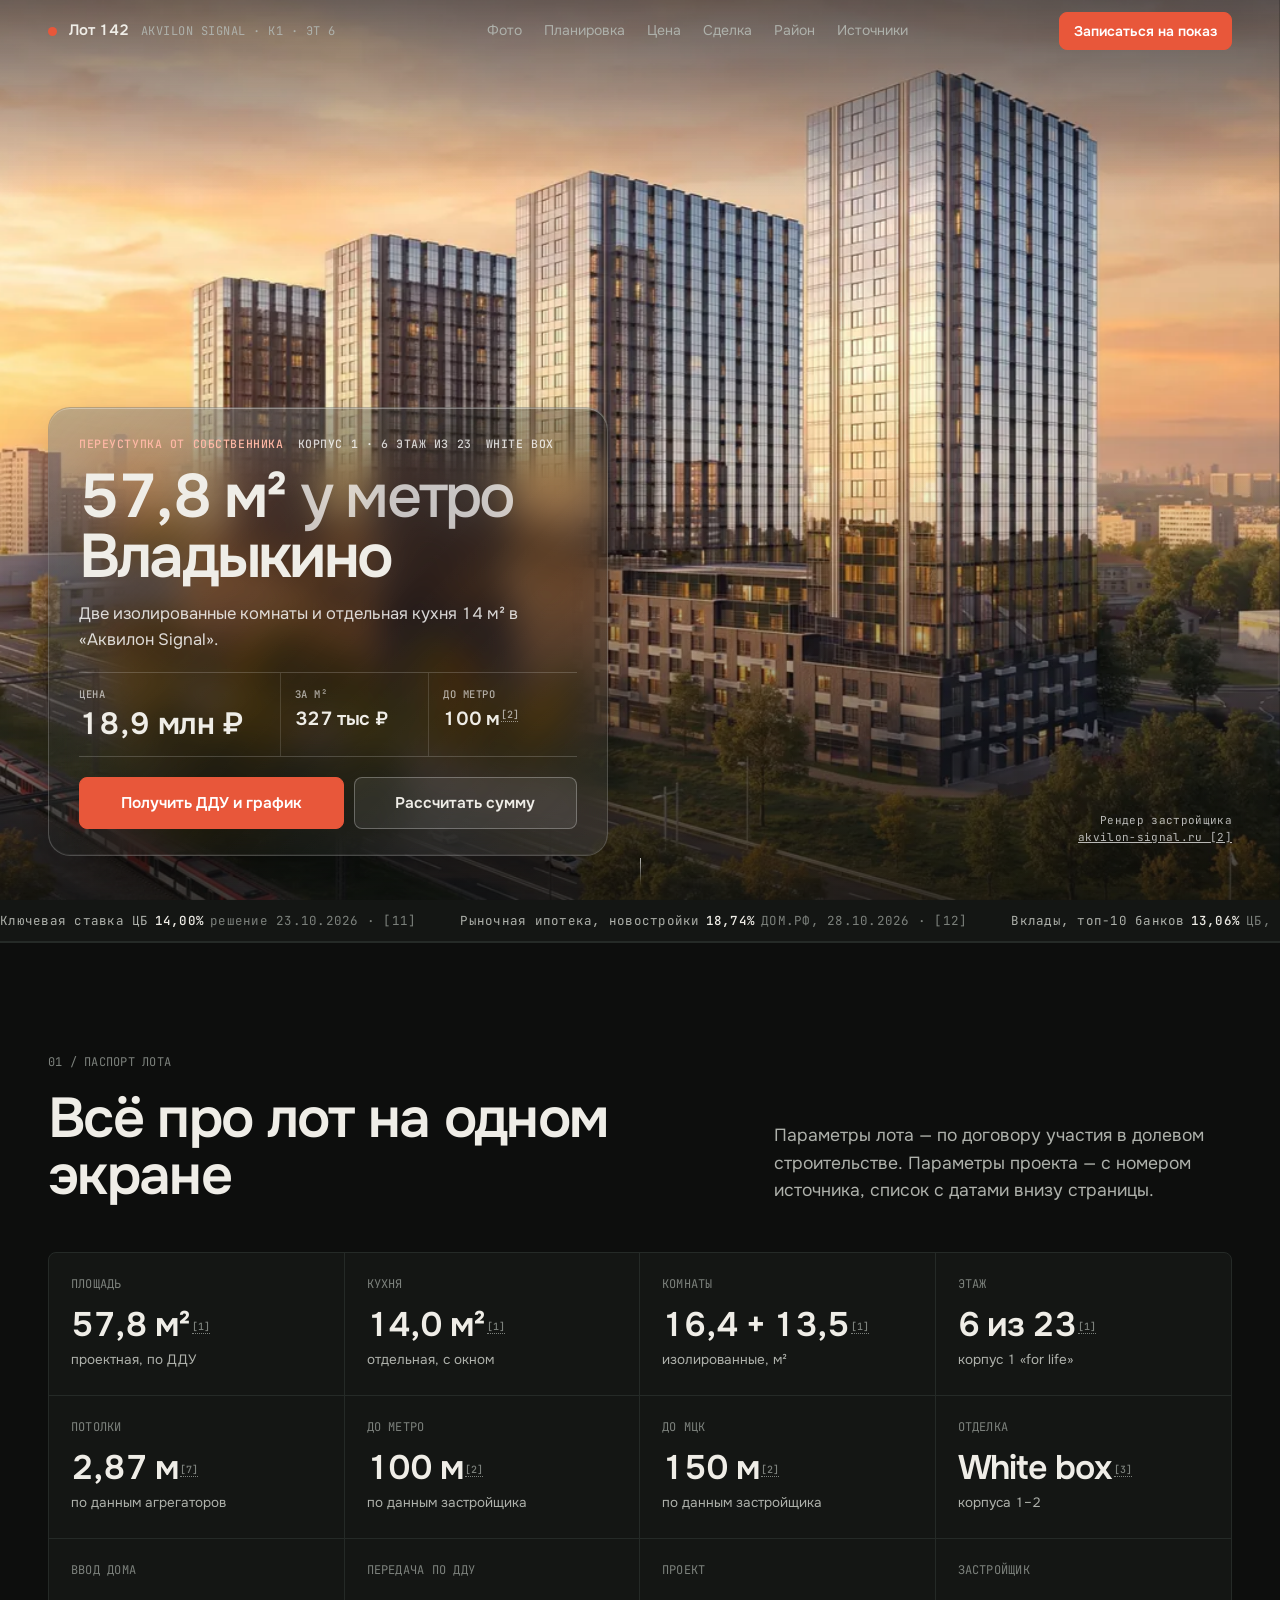
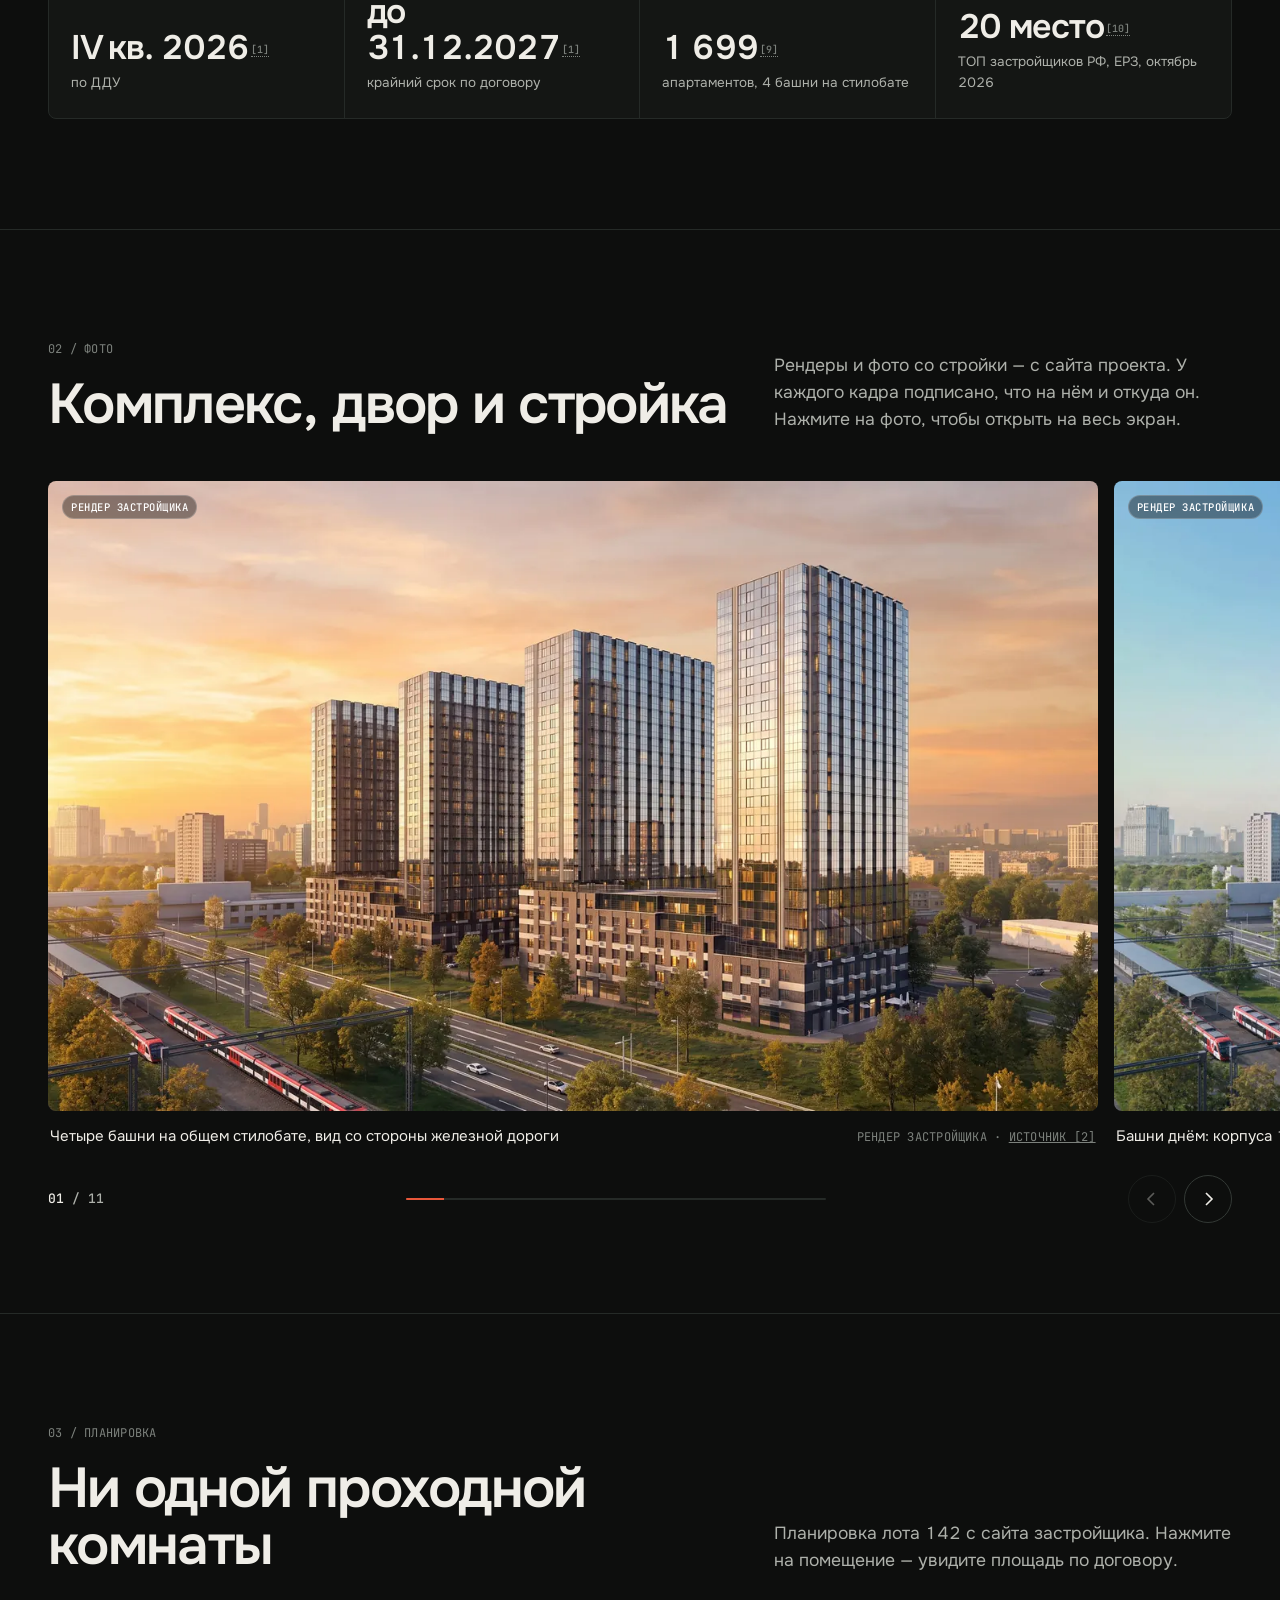
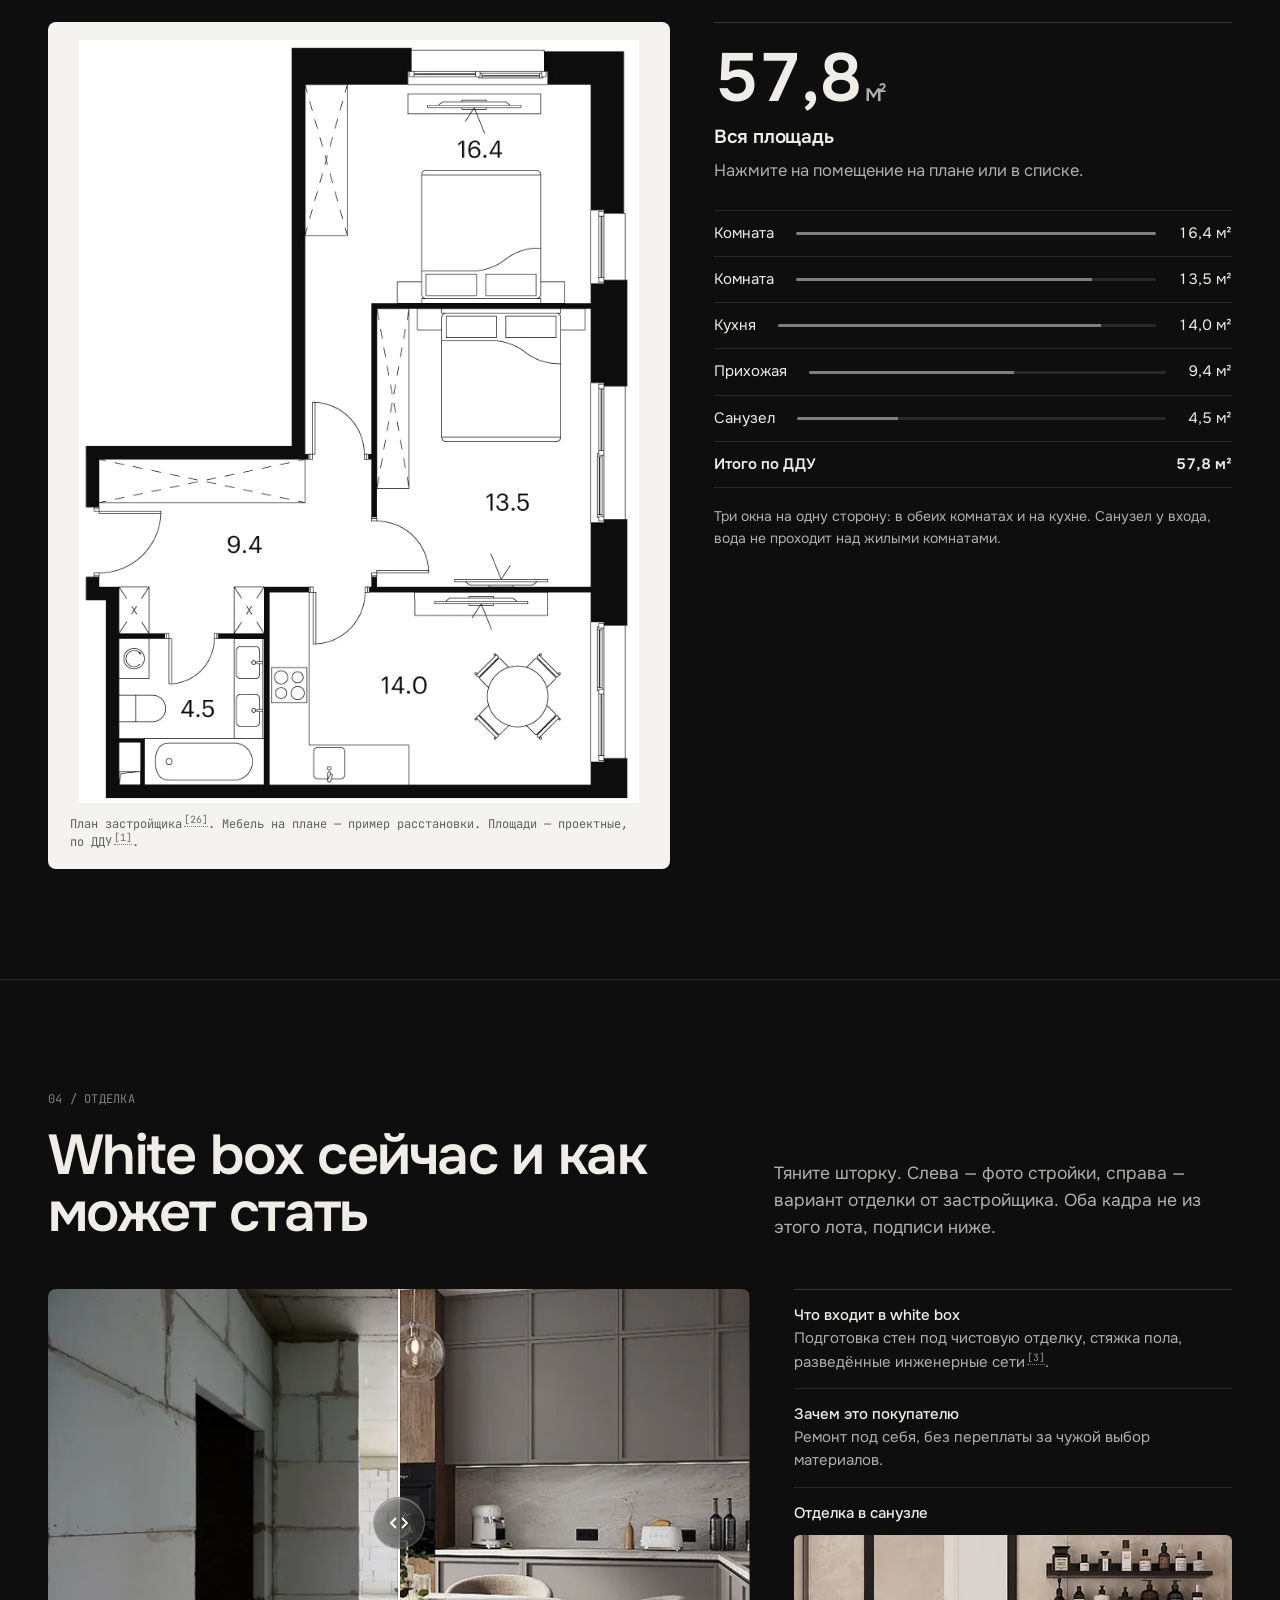
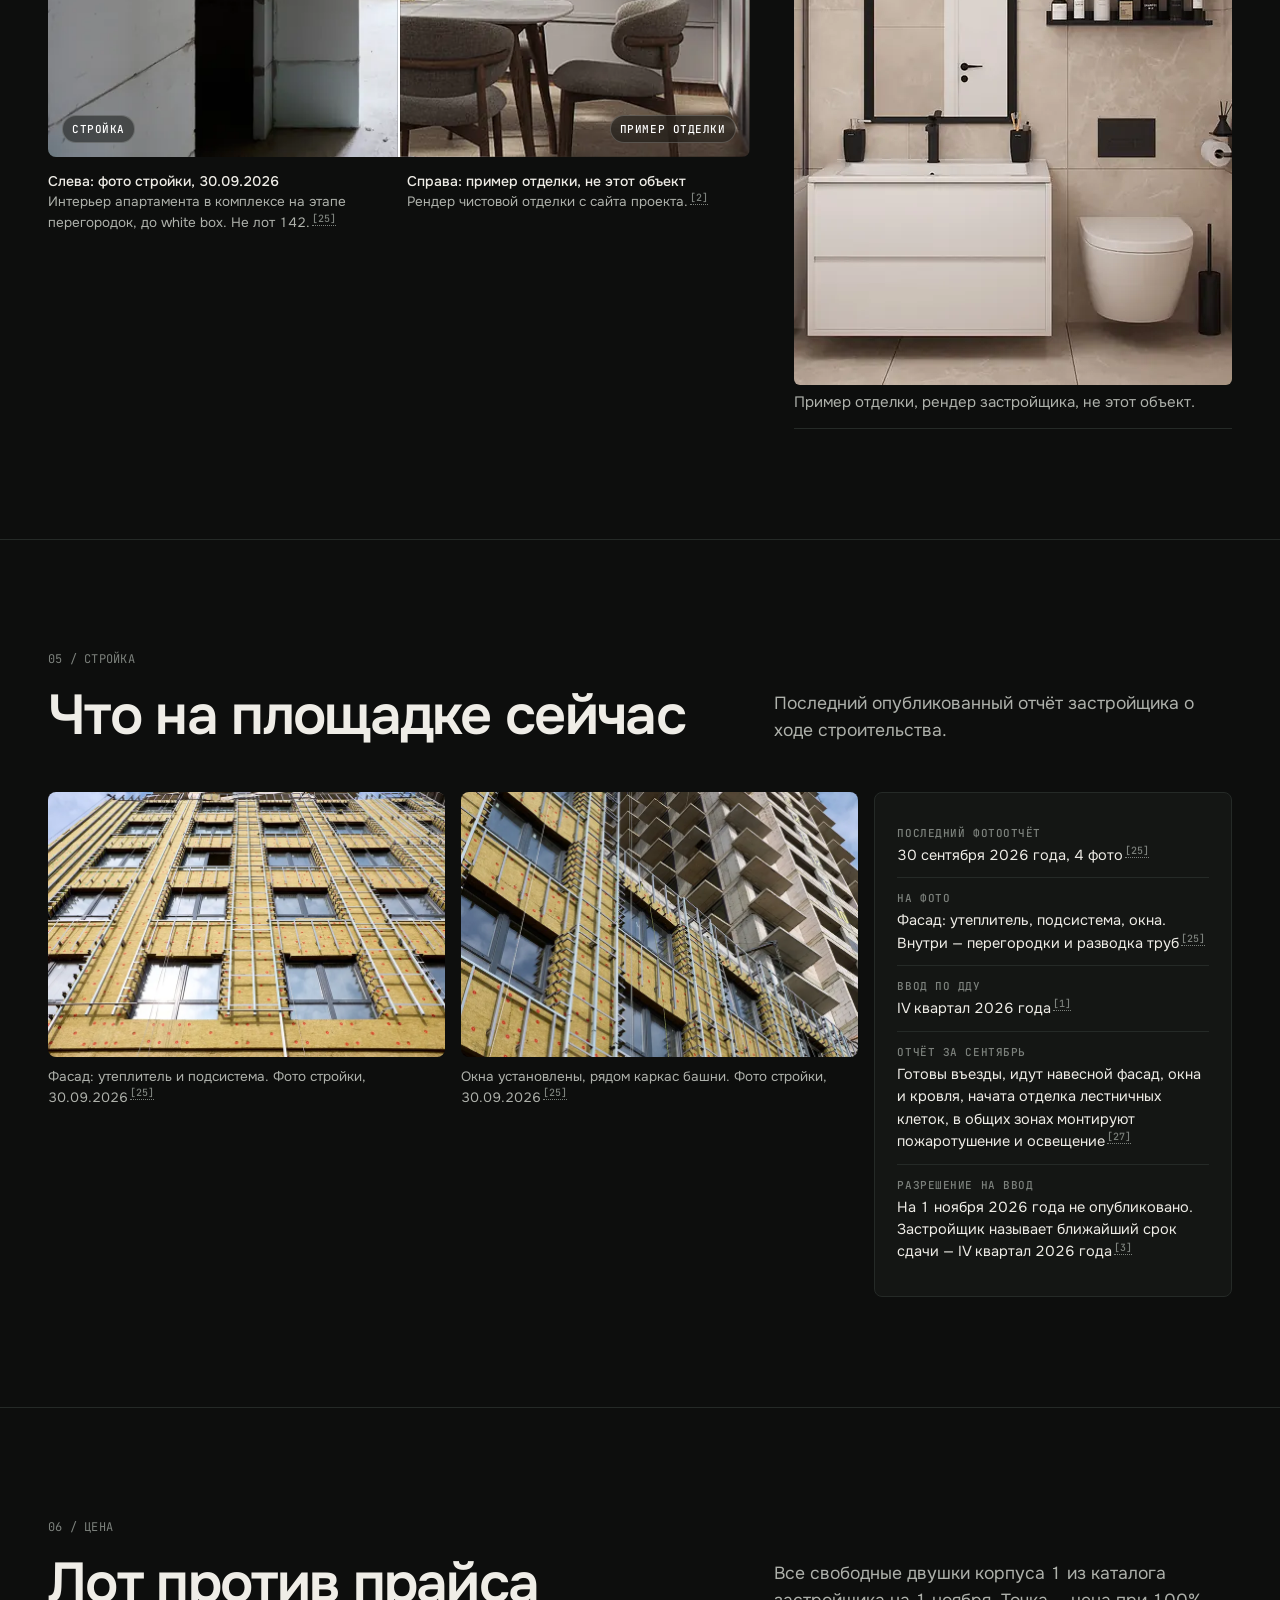
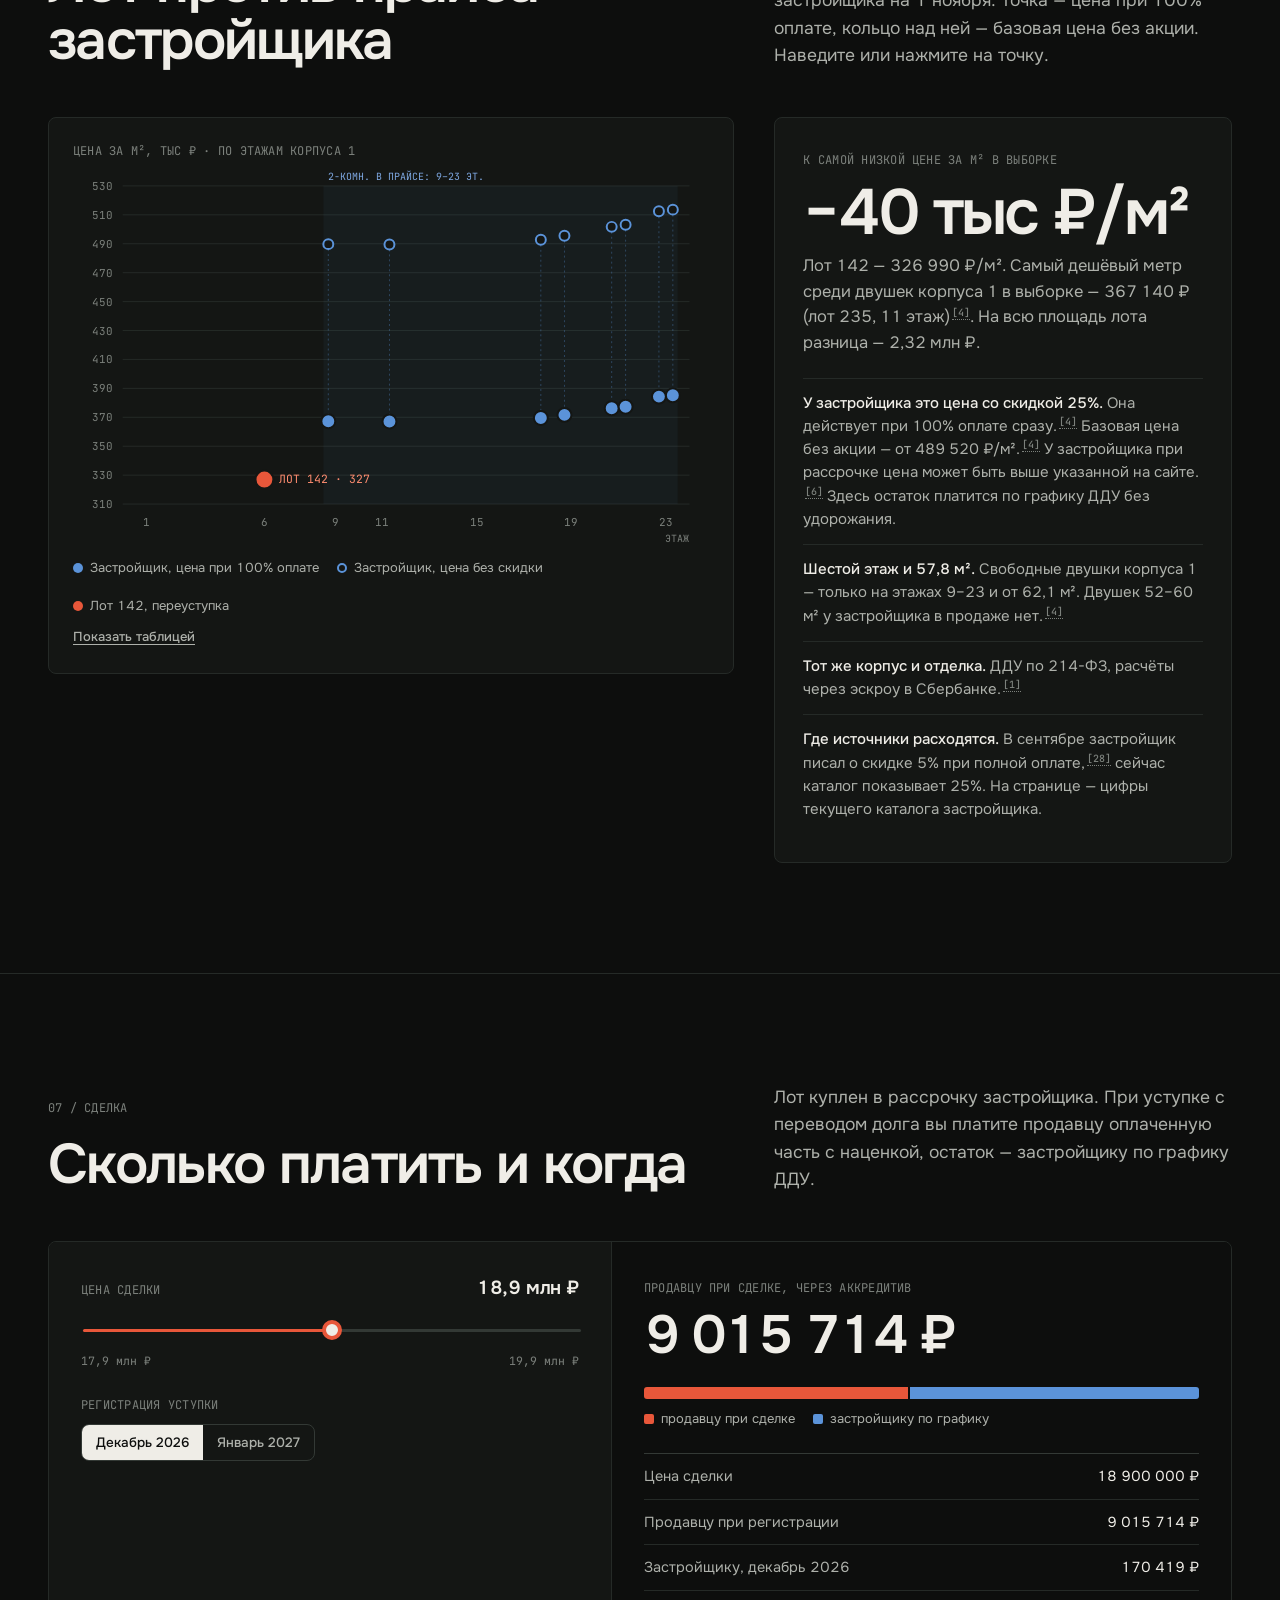
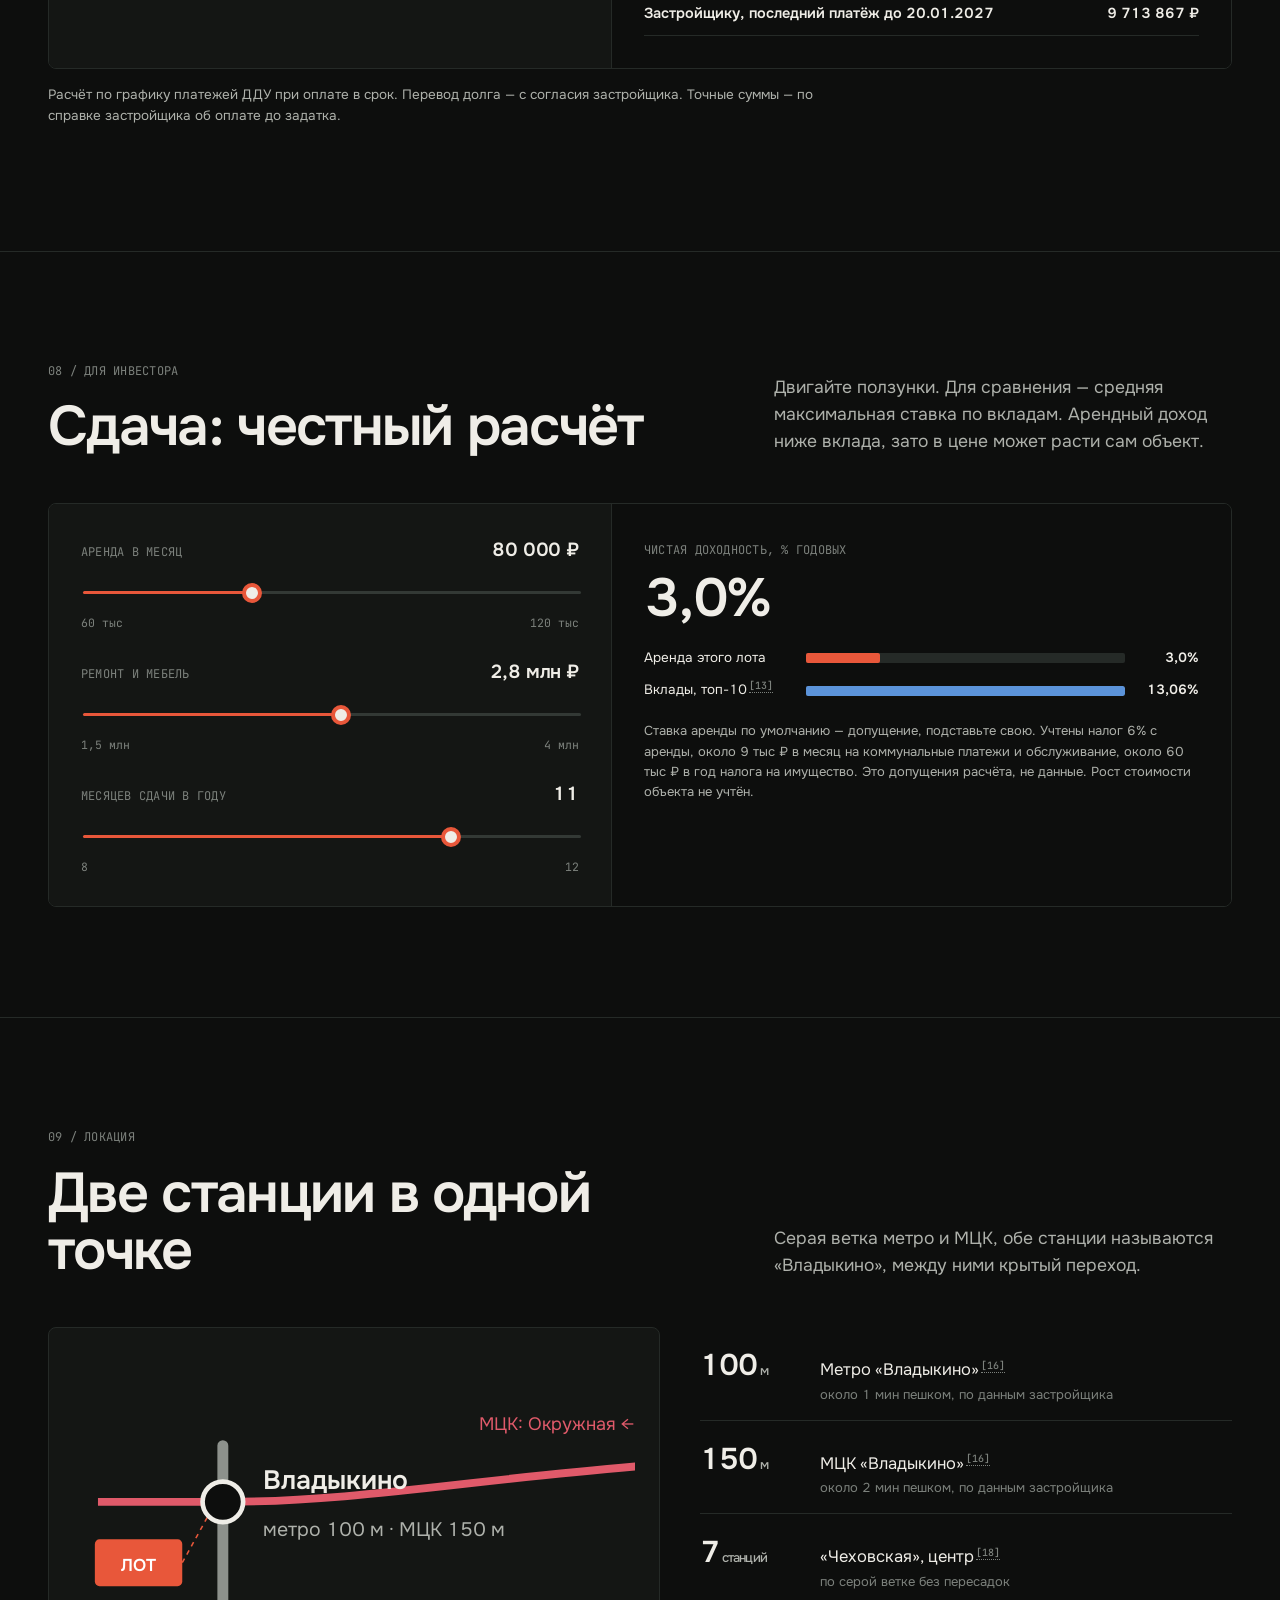
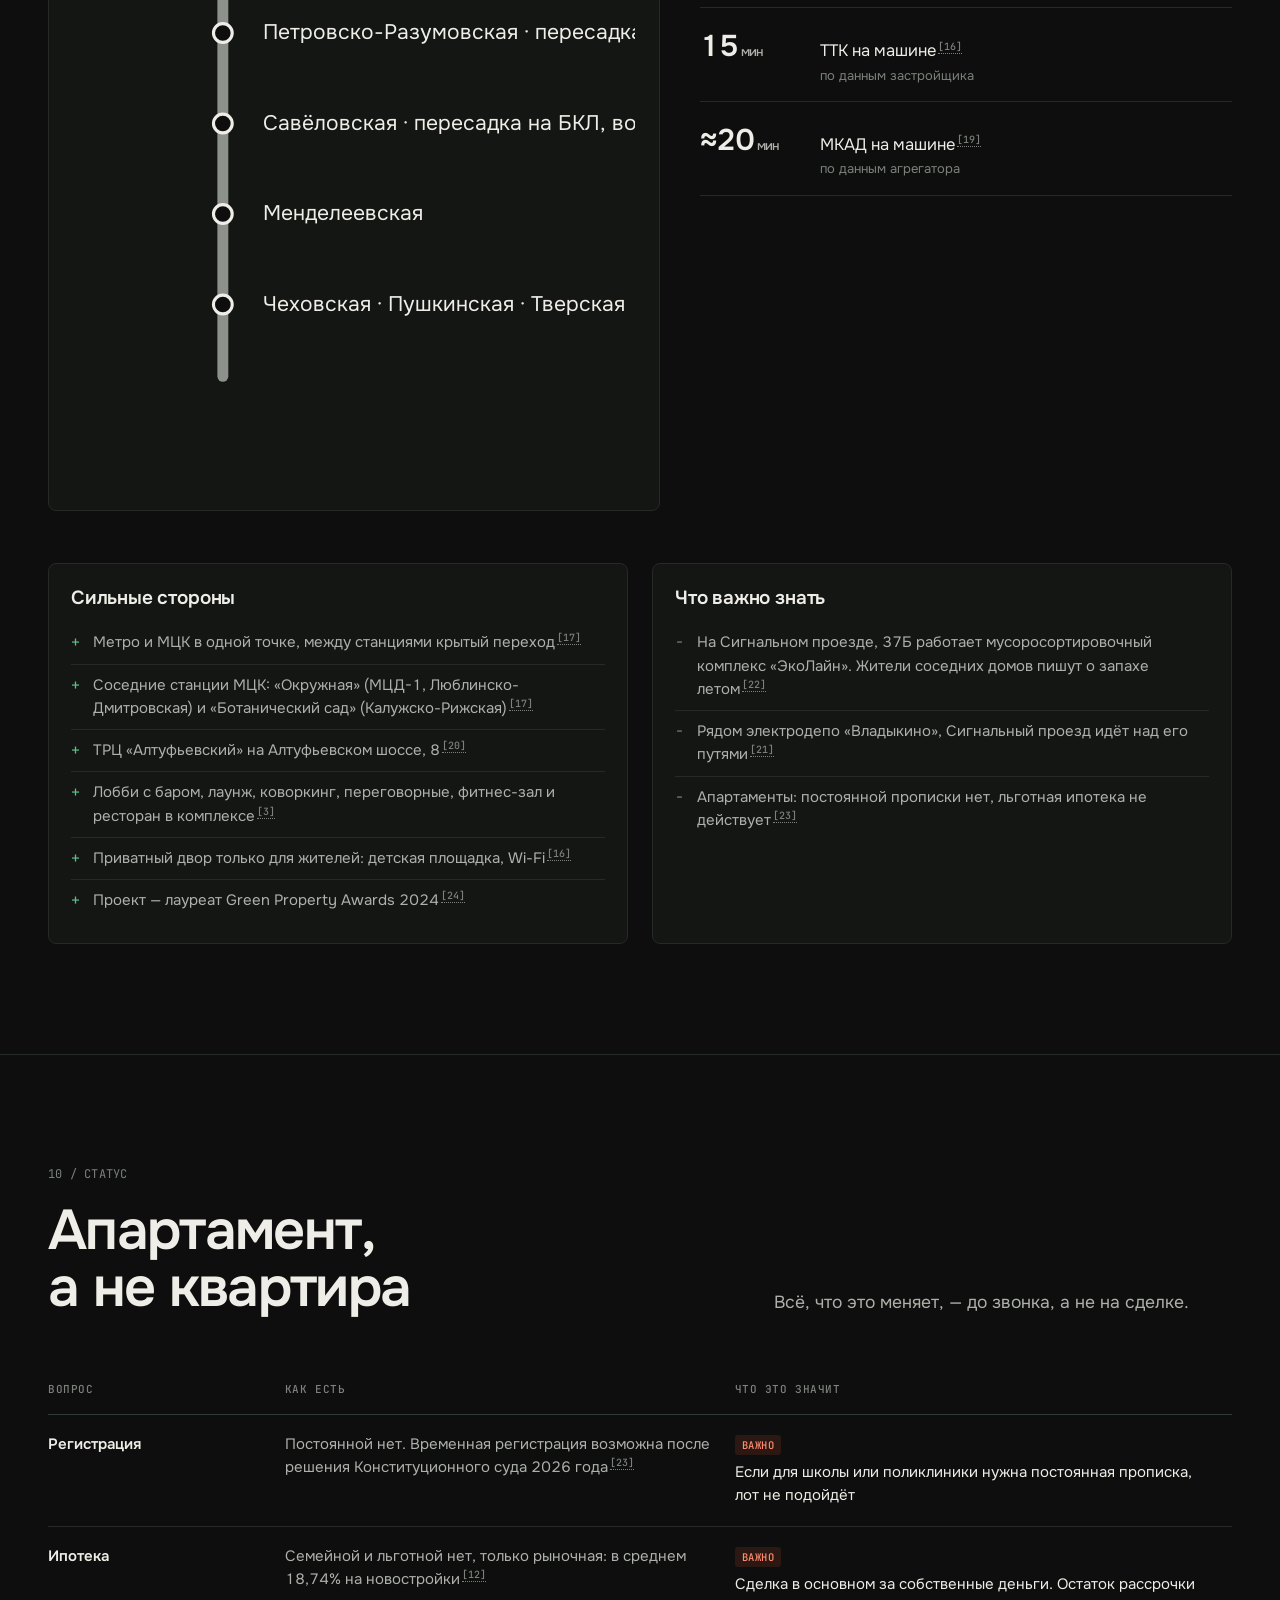
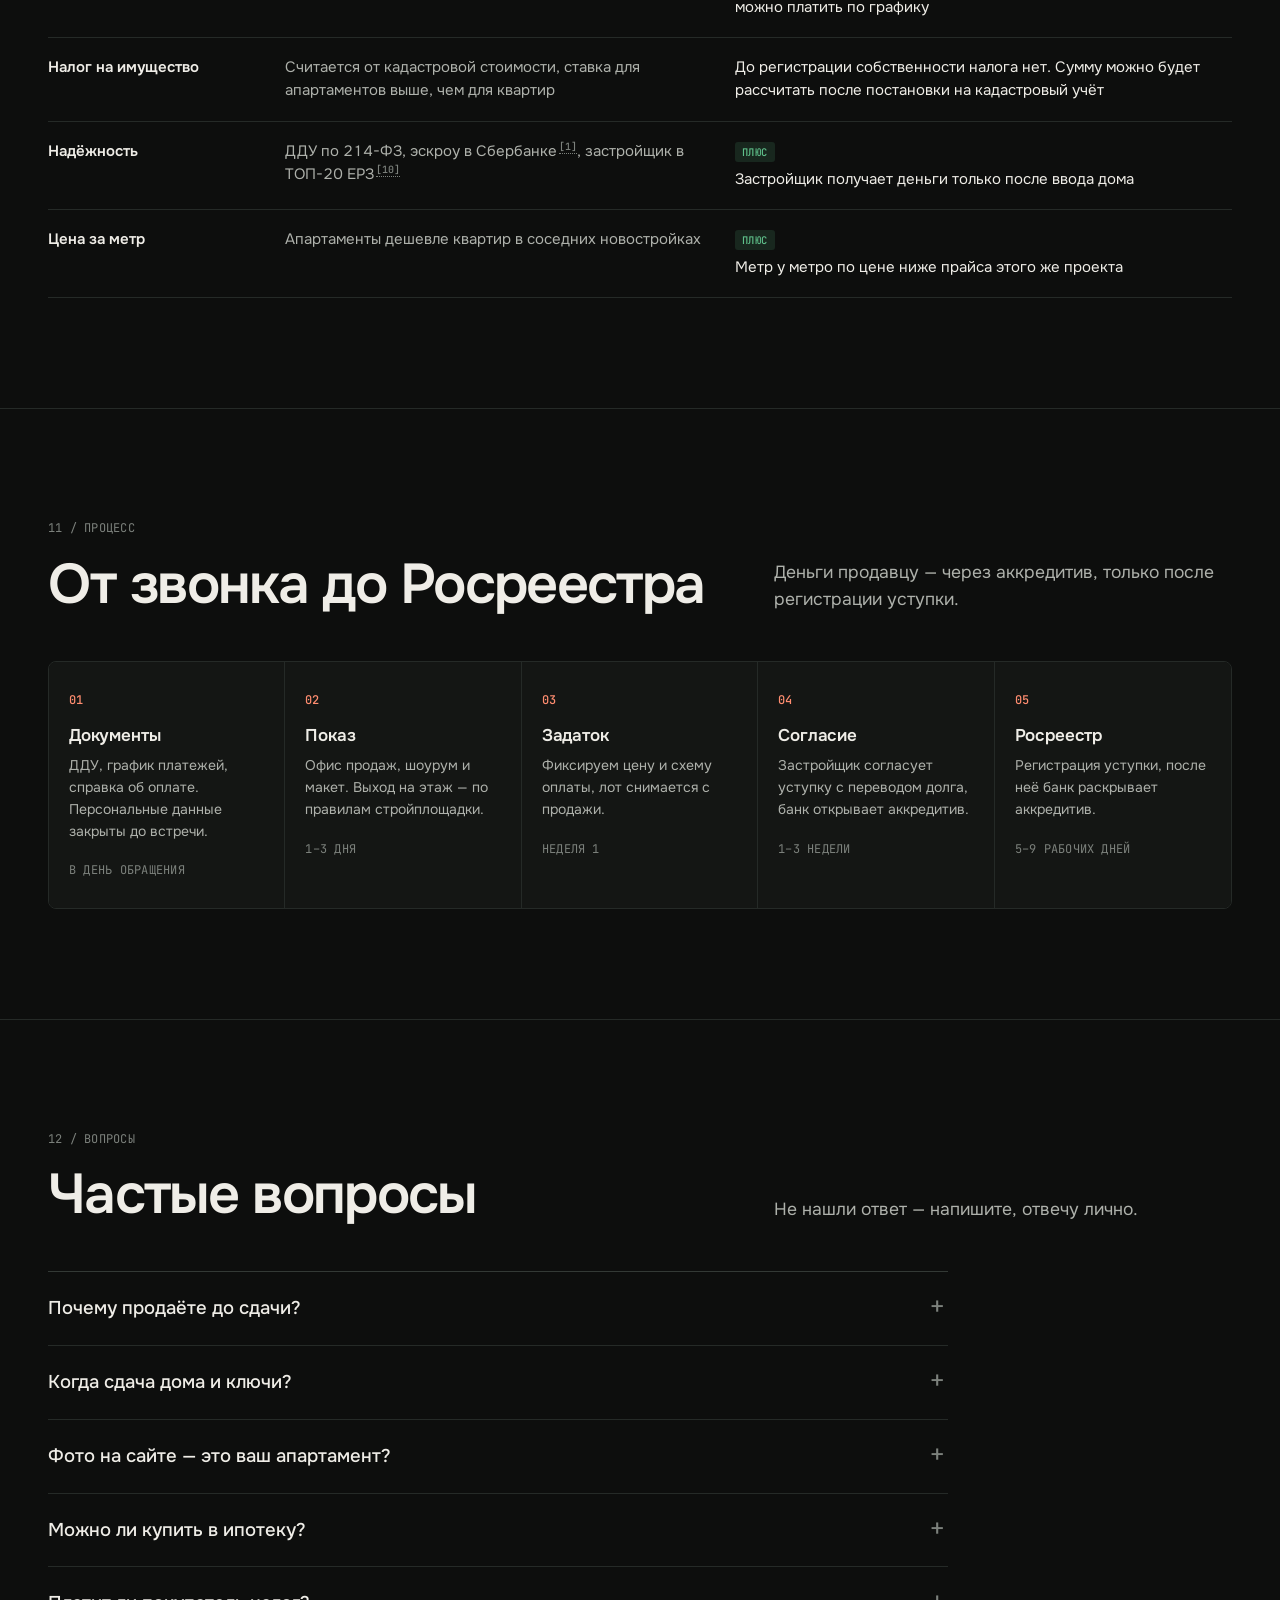
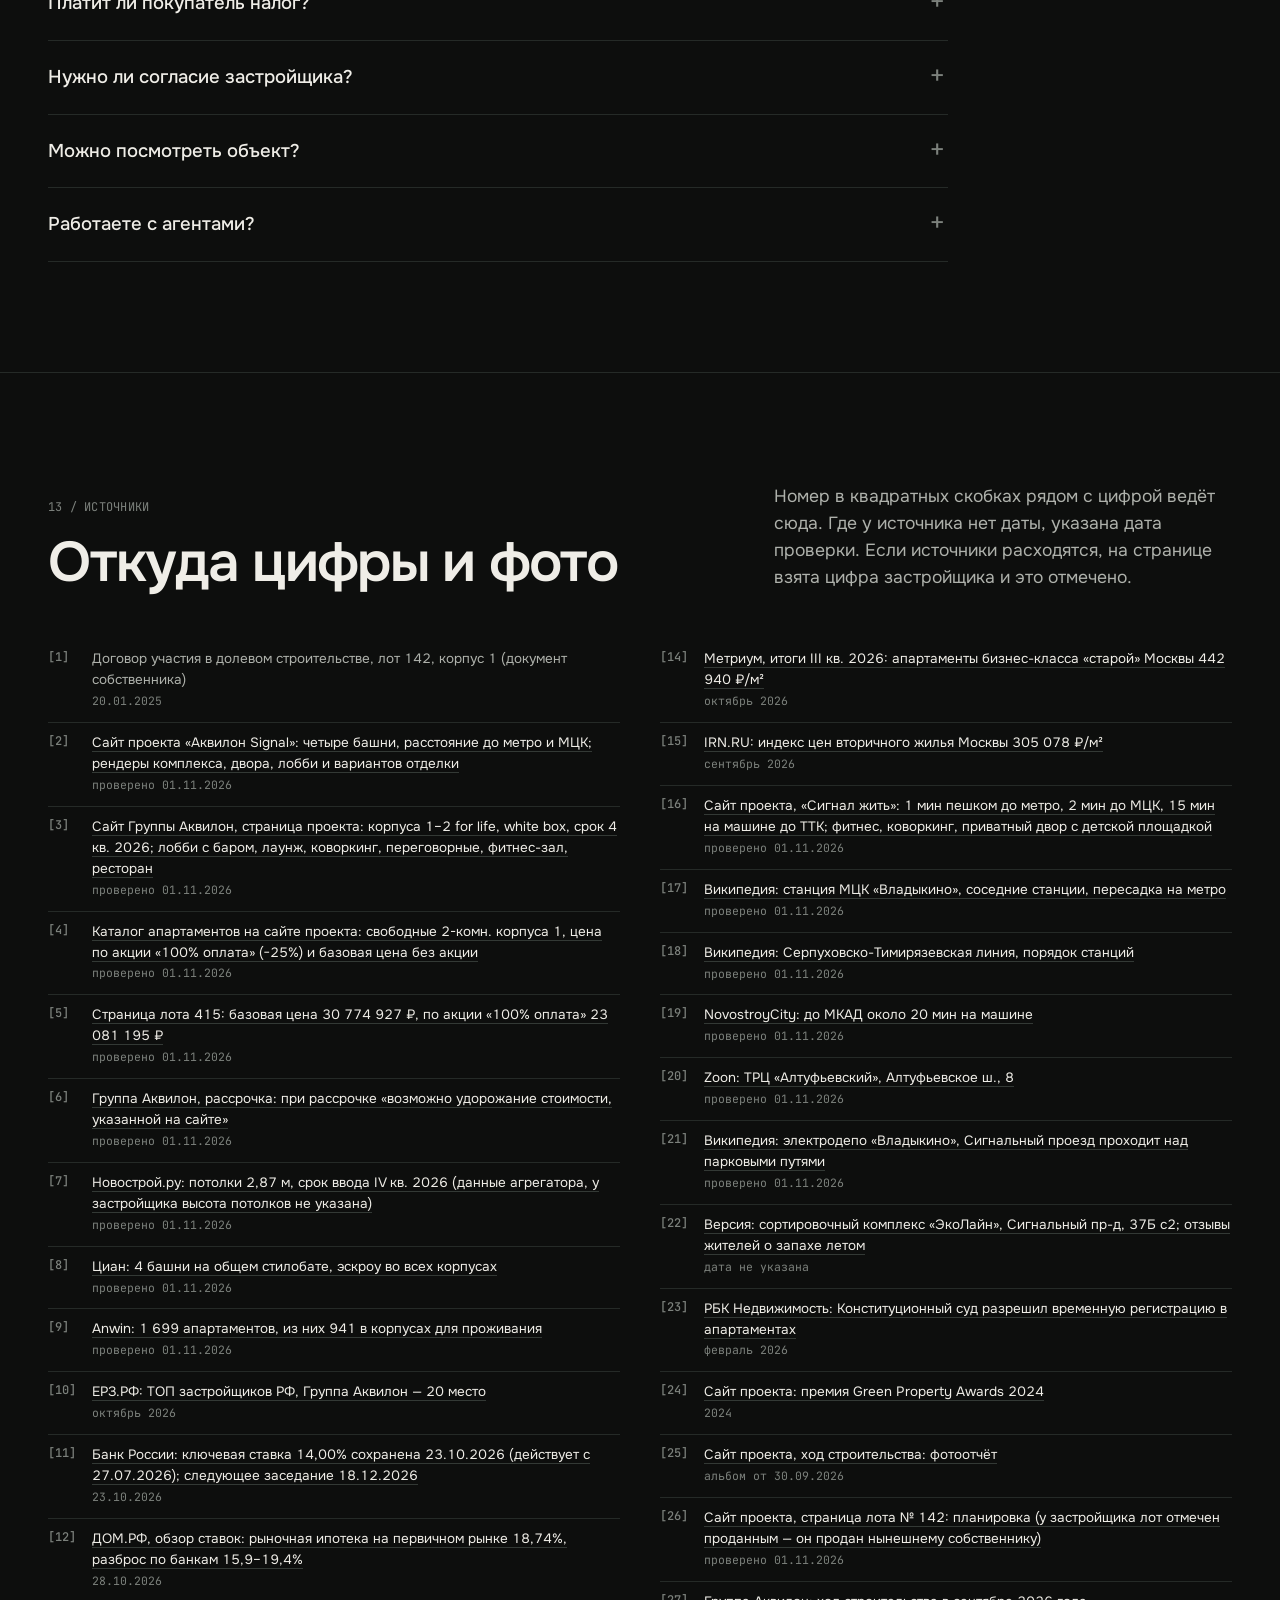
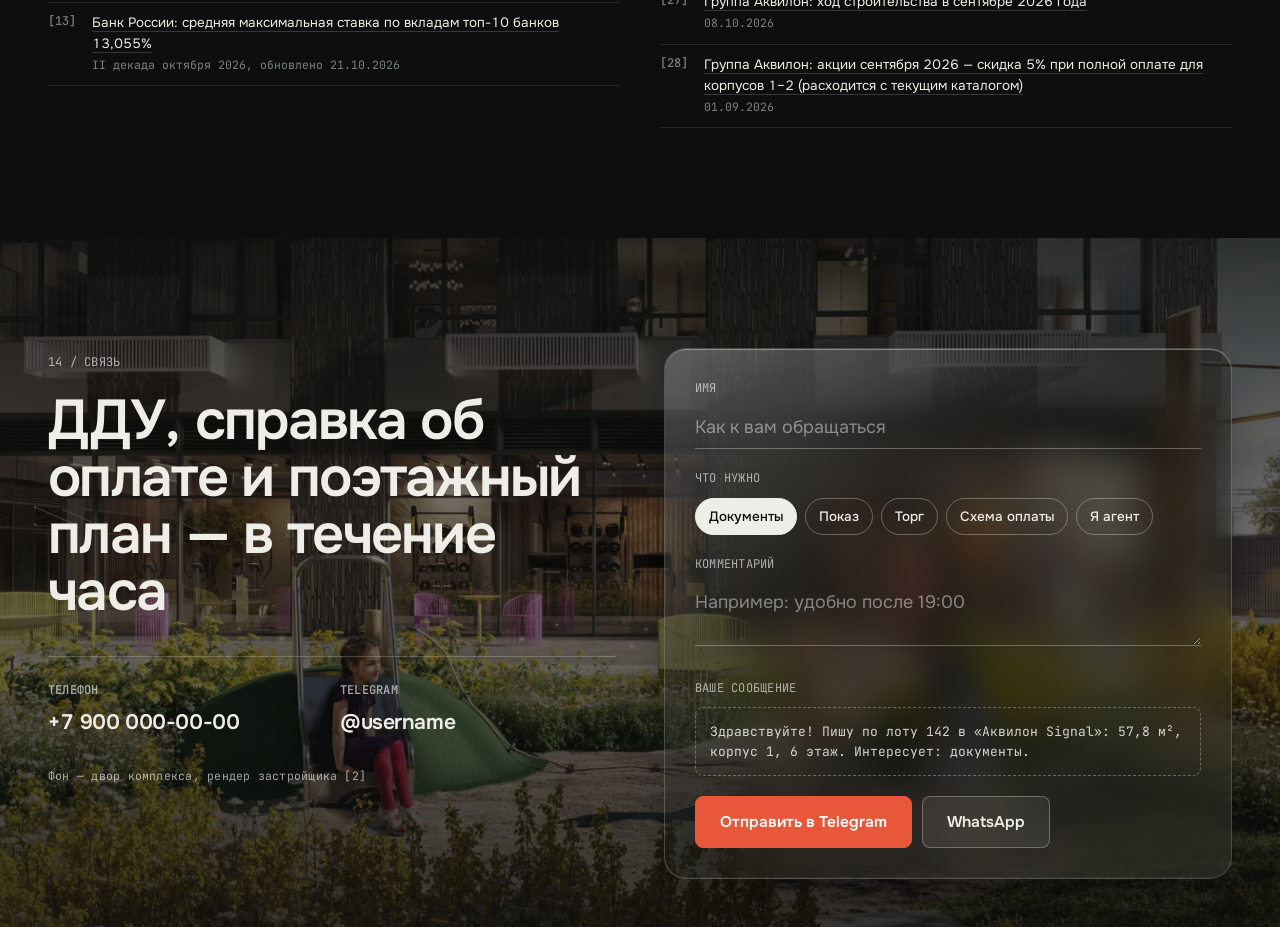
==== commit 64d3b6ed: "Лендинг: блоки видны до прокрутки, тёмная схема для элементов формы, непрозрачный полноэкранный прос" ====
--- a/landing/index.html
+++ b/landing/index.html
@@ -22,6 +22,7 @@
   --mono:"JetBrains Mono",ui-monospace,SFMono-Regular,Menlo,monospace;
   --wrap:1240px; --r:8px;
   --glass-bg:rgba(22,24,23,.38); --glass-line:rgba(255,255,255,.22);
+  color-scheme:dark;
 }
 *{box-sizing:border-box}
 html{scroll-behavior:smooth;-webkit-text-size-adjust:100%;background:var(--bg)}
@@ -345,7 +346,8 @@
 footer{padding:36px 0 110px;font-size:12.5px;color:var(--ink-3);border-top:1px solid var(--line);line-height:1.55}
 
 /* ---------- motion ---------- */
-.js .rv{opacity:0;transform:translateY(22px);transition:opacity .8s cubic-bezier(.2,.7,.2,1),transform .8s cubic-bezier(.2,.7,.2,1)}
+.js .rv{transition:opacity .8s cubic-bezier(.2,.7,.2,1),transform .8s cubic-bezier(.2,.7,.2,1)}
+.js .rv:not(.in){opacity:.35;transform:translateY(22px)}
 .js .rv.in{opacity:1;transform:none}
 .js .hero-card{animation:rise 1s .15s cubic-bezier(.2,.7,.2,1) both}
 @keyframes rise{from{opacity:0;transform:translateY(26px)}}
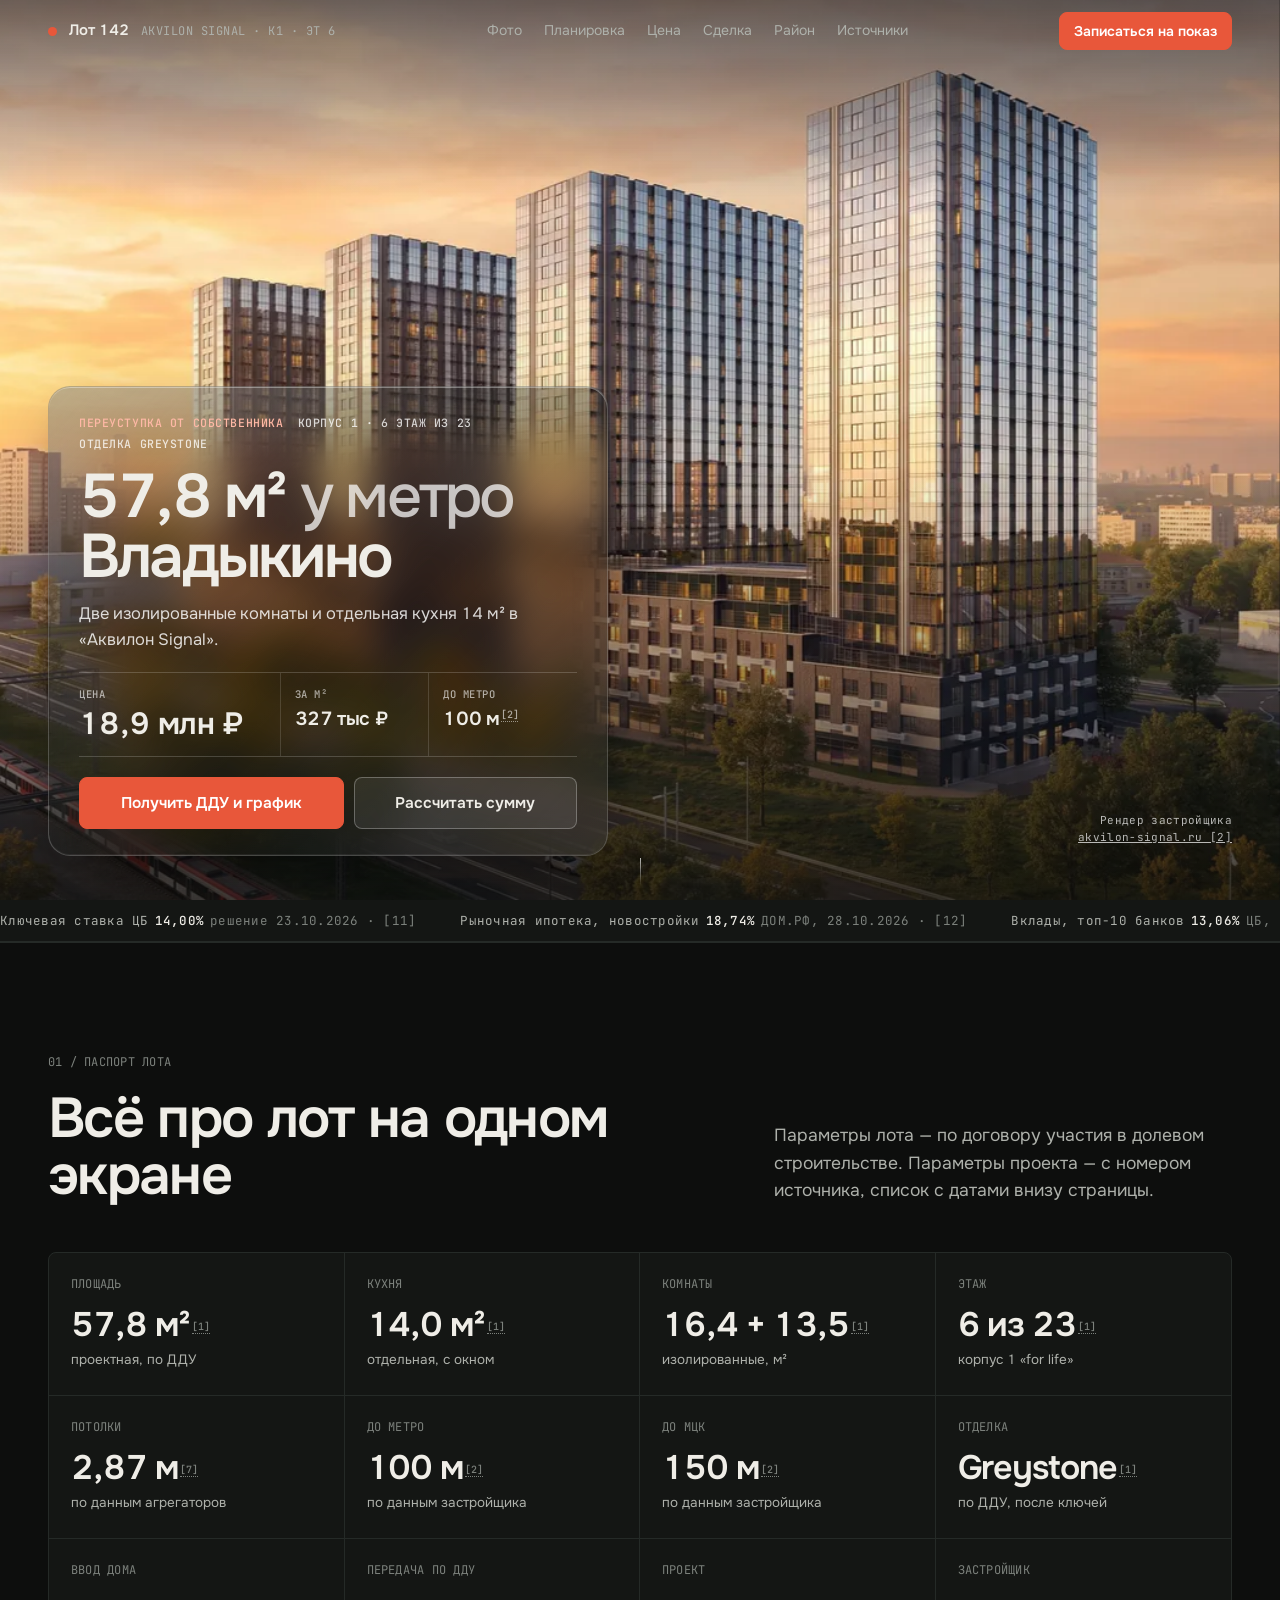
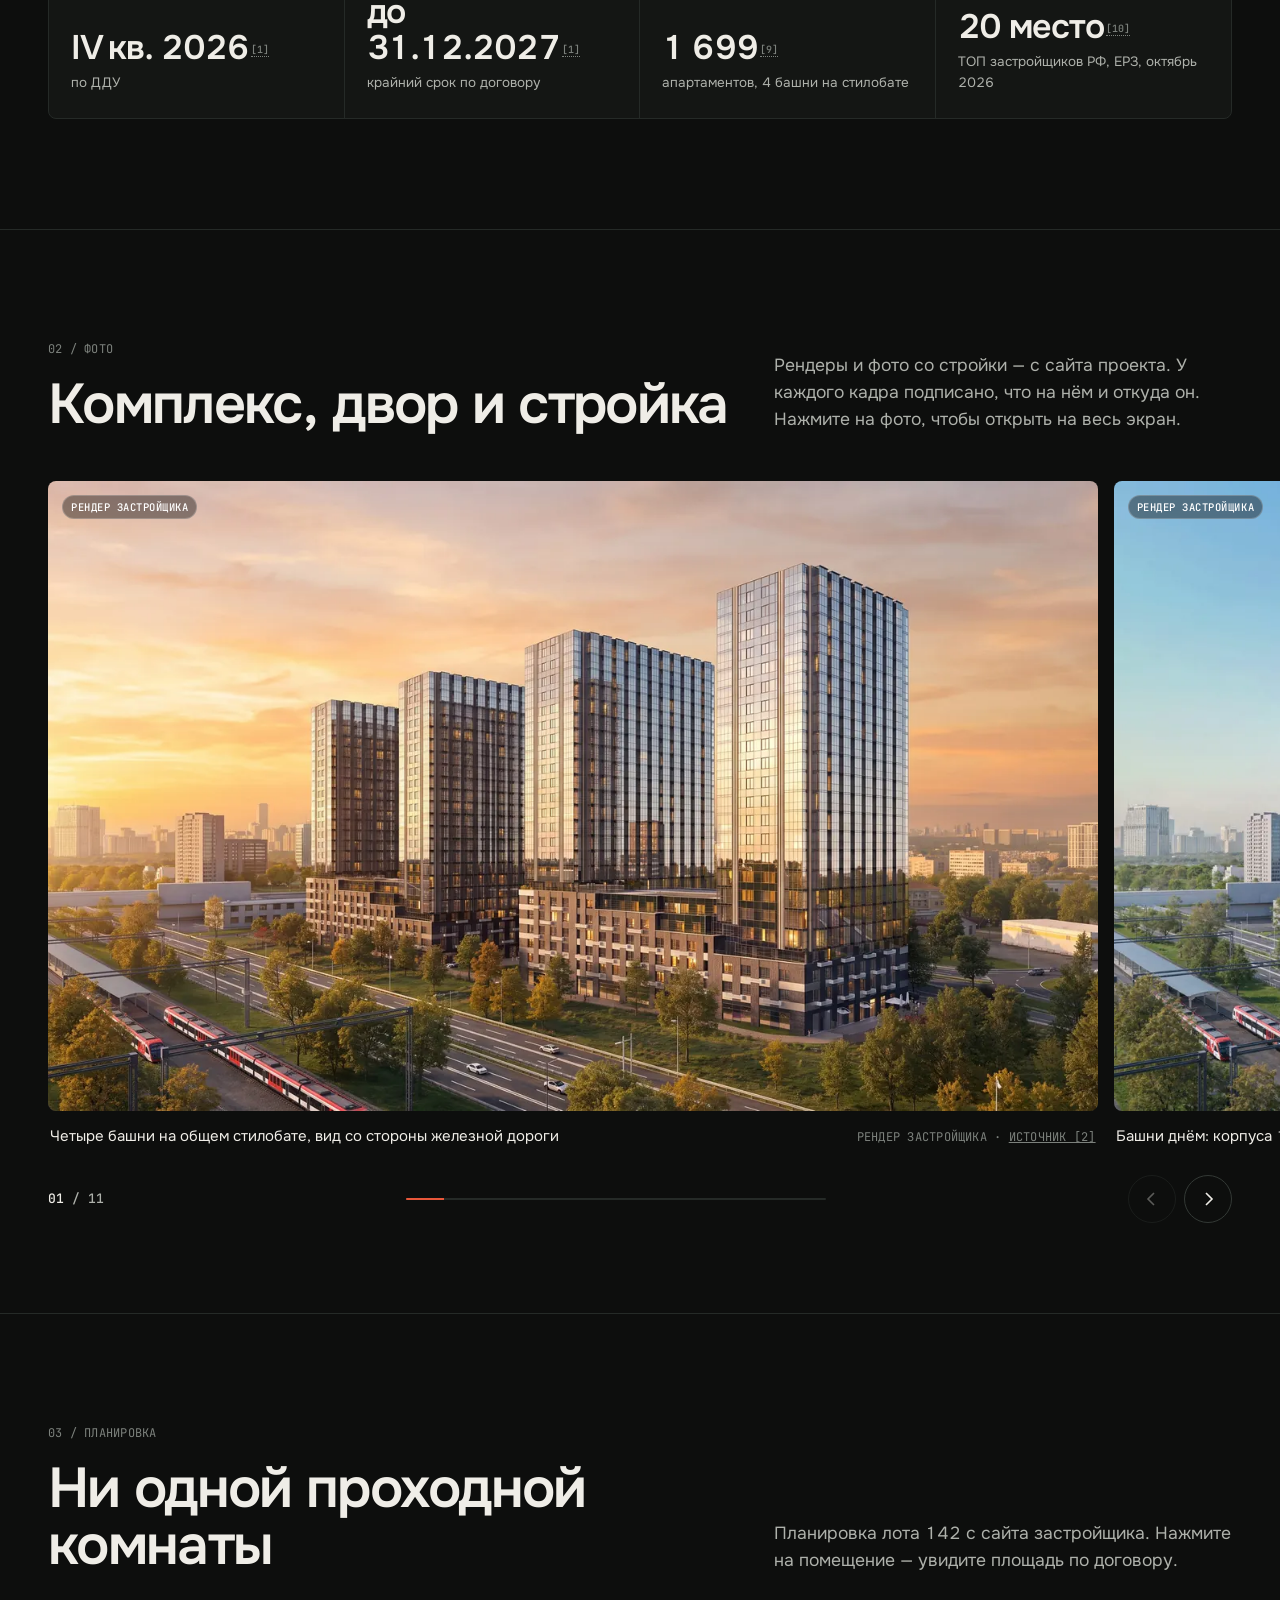
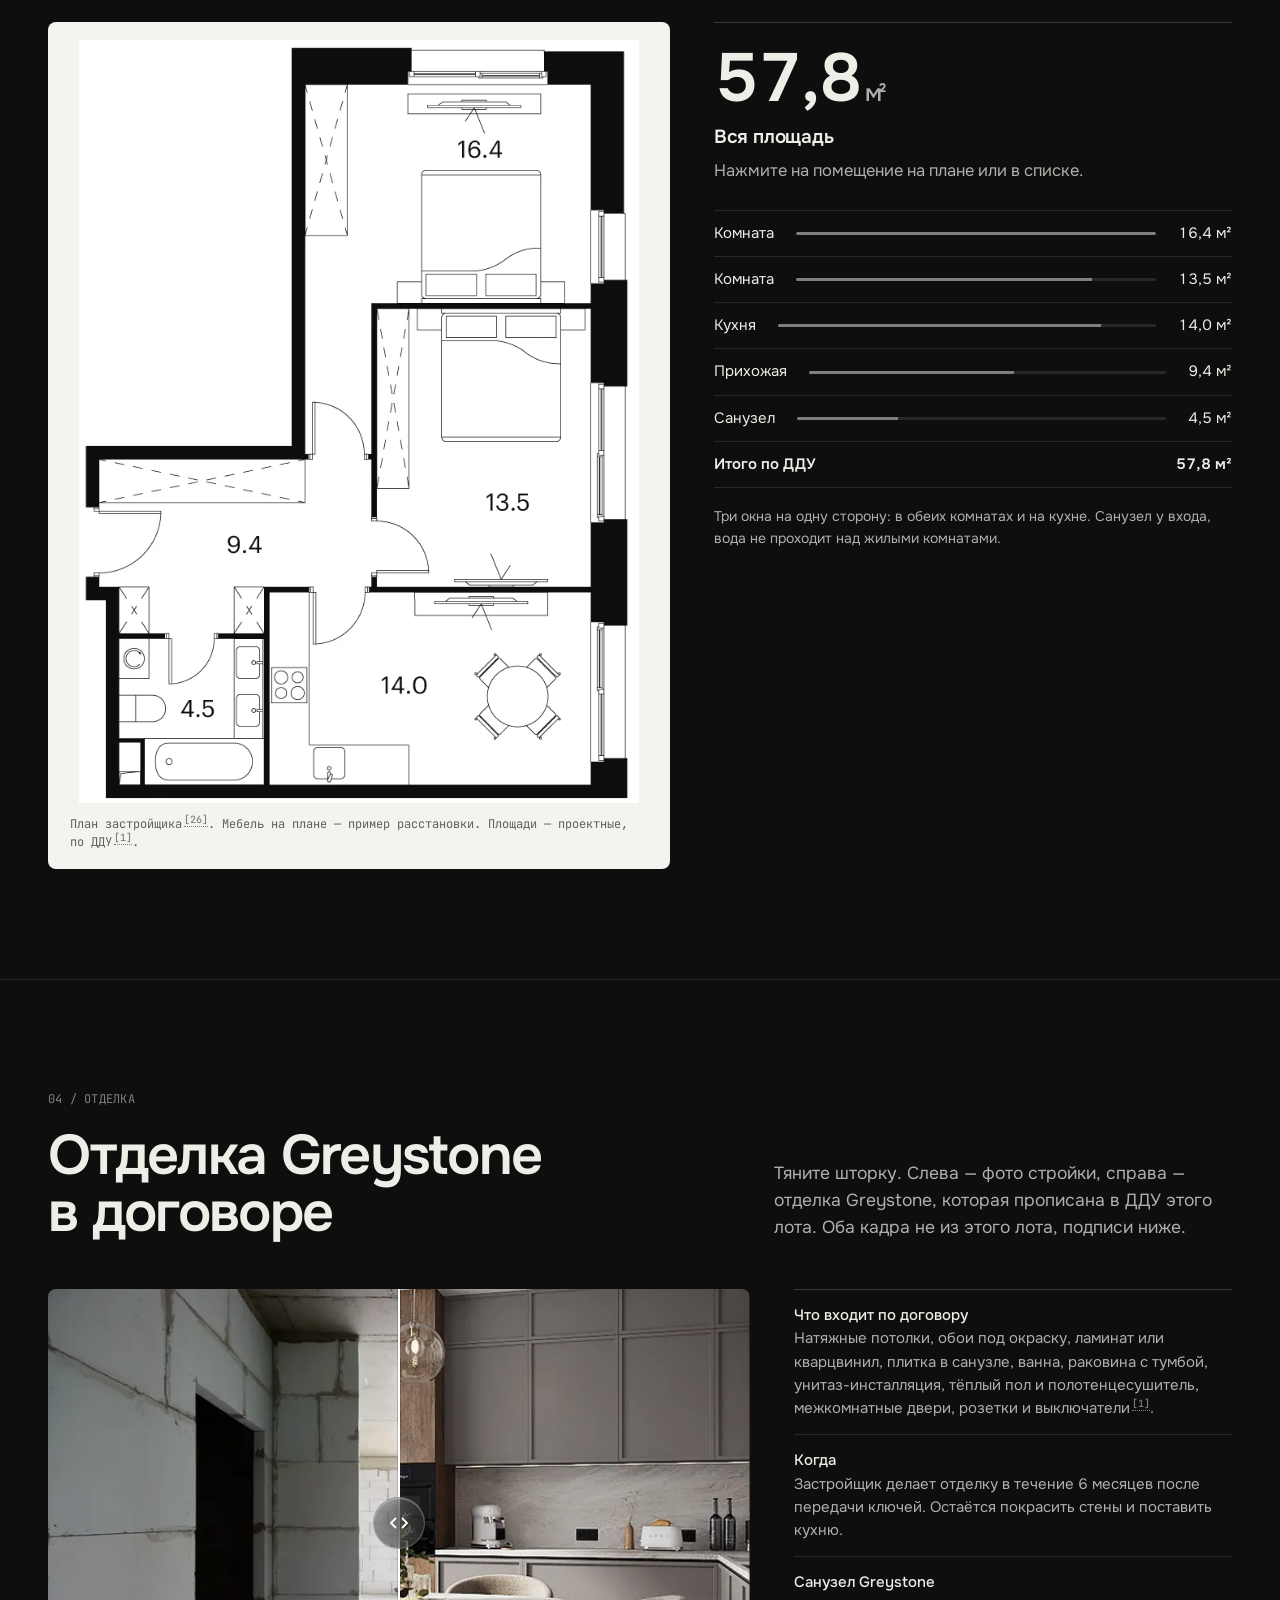
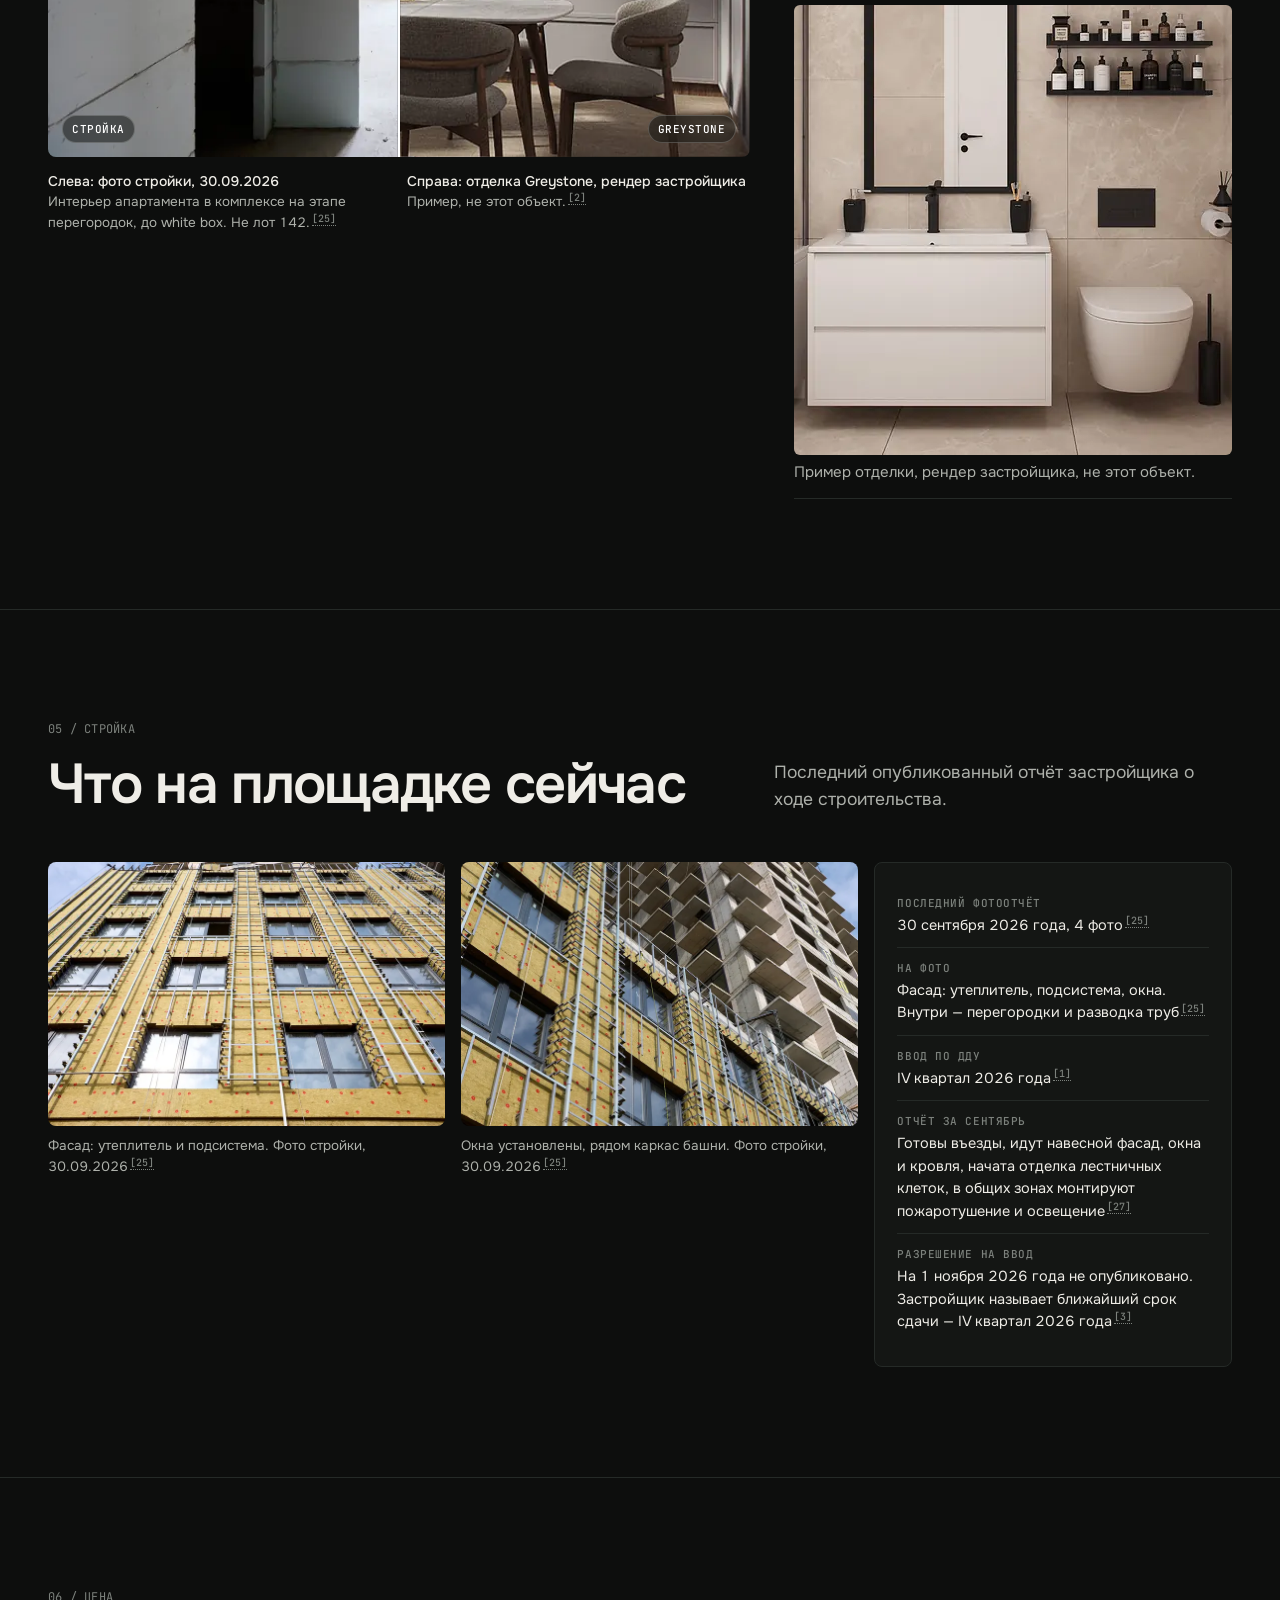
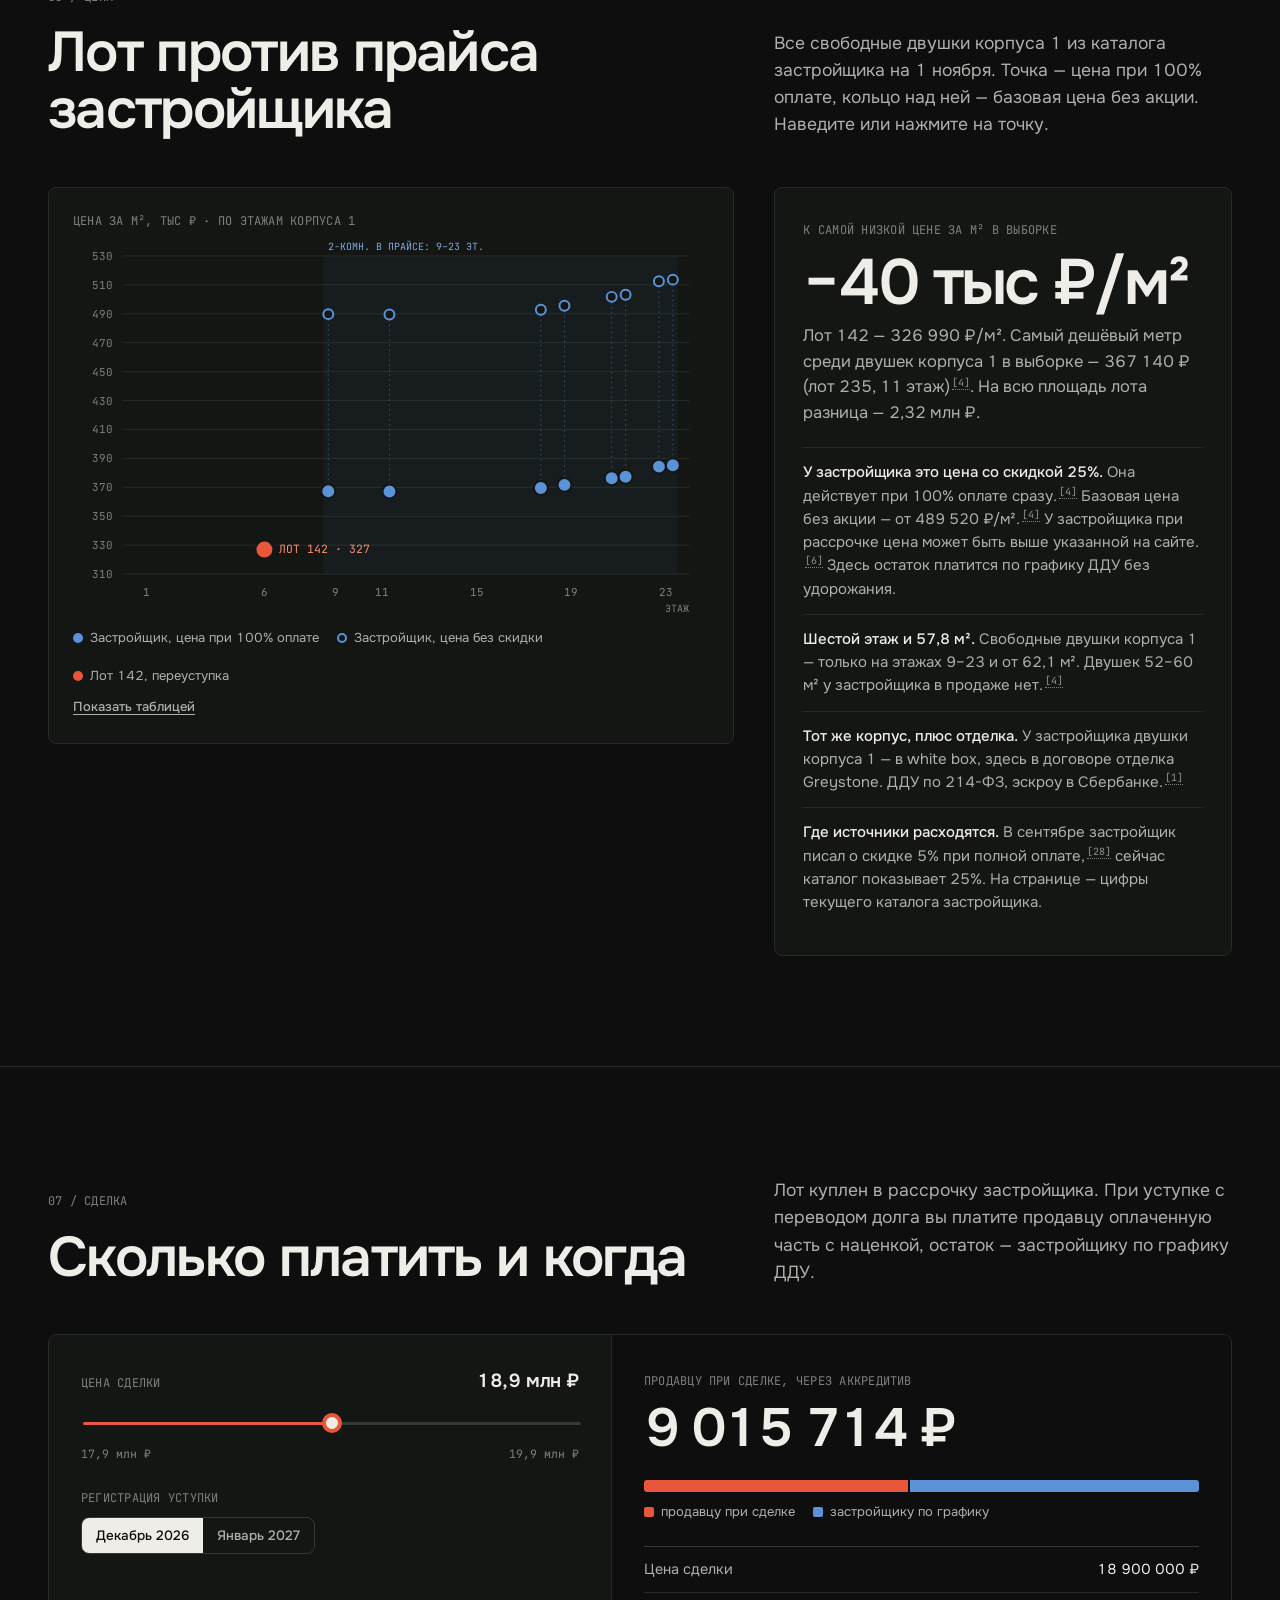
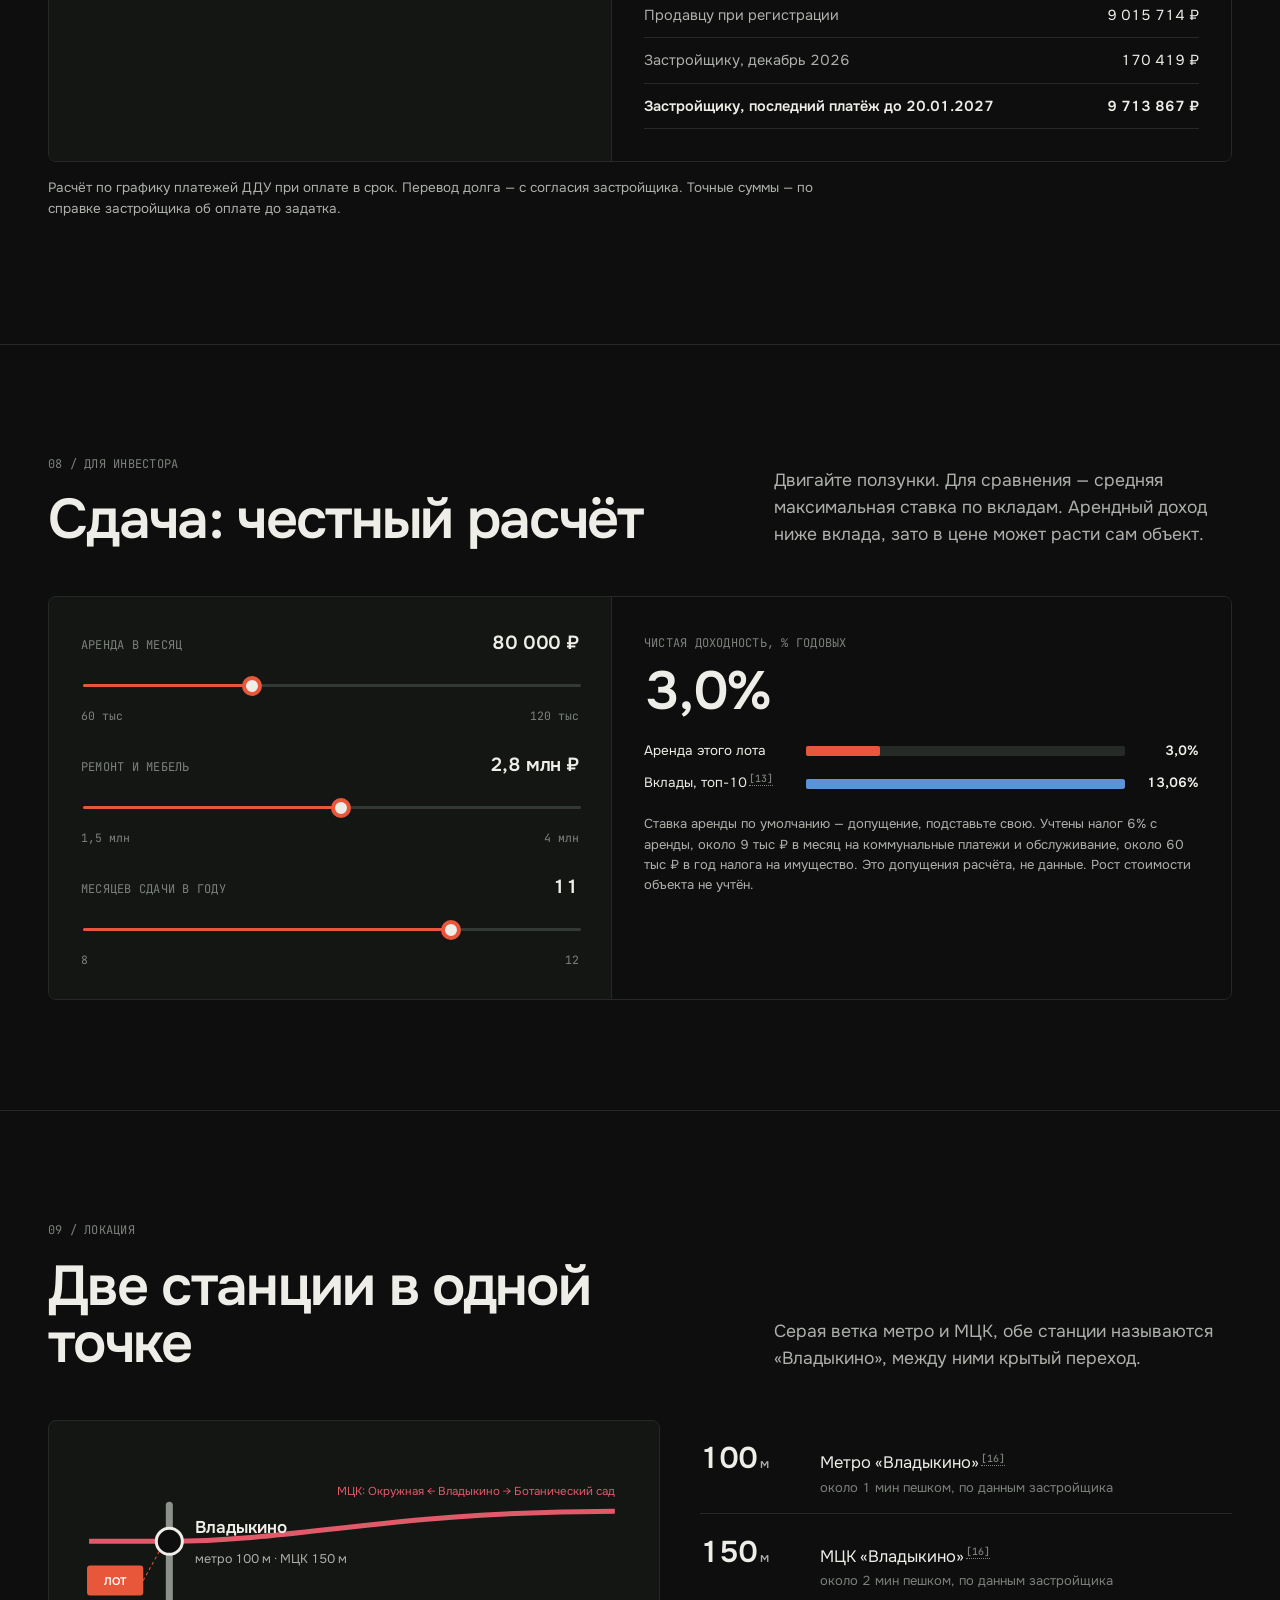
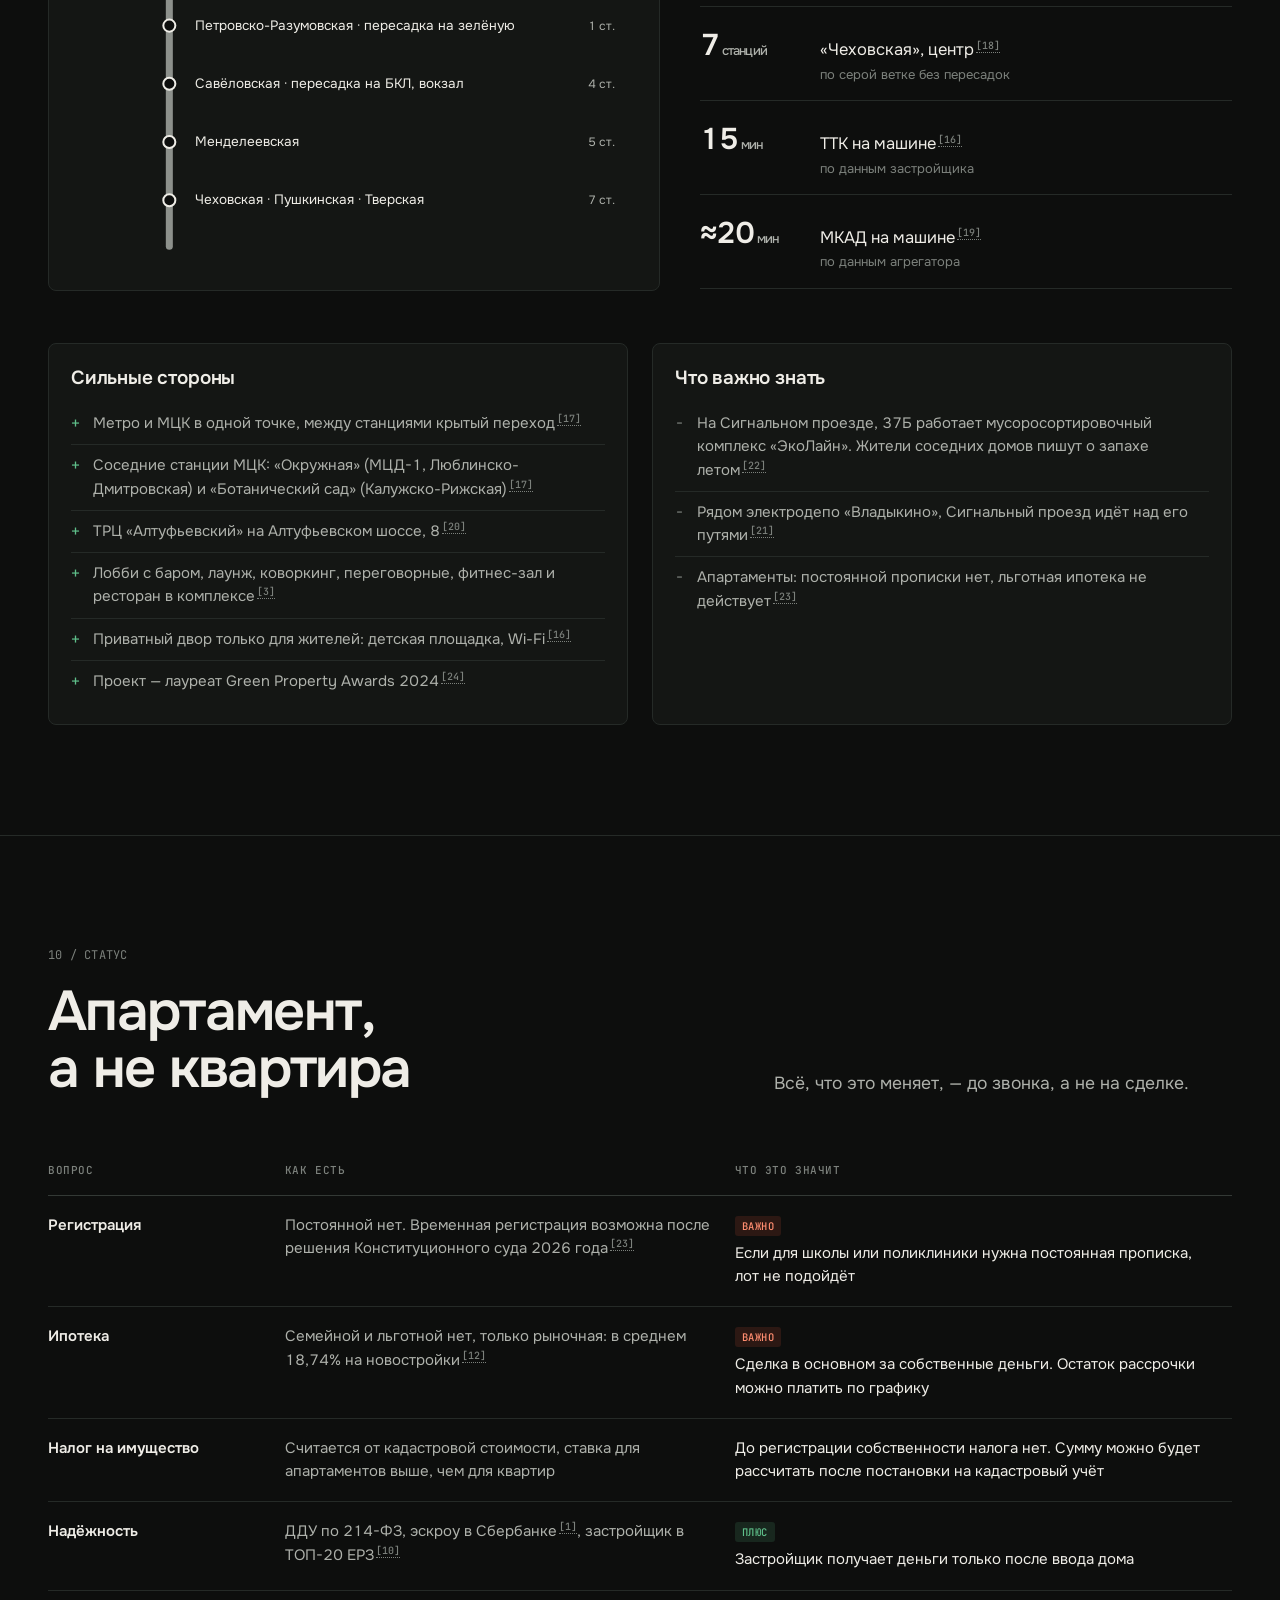
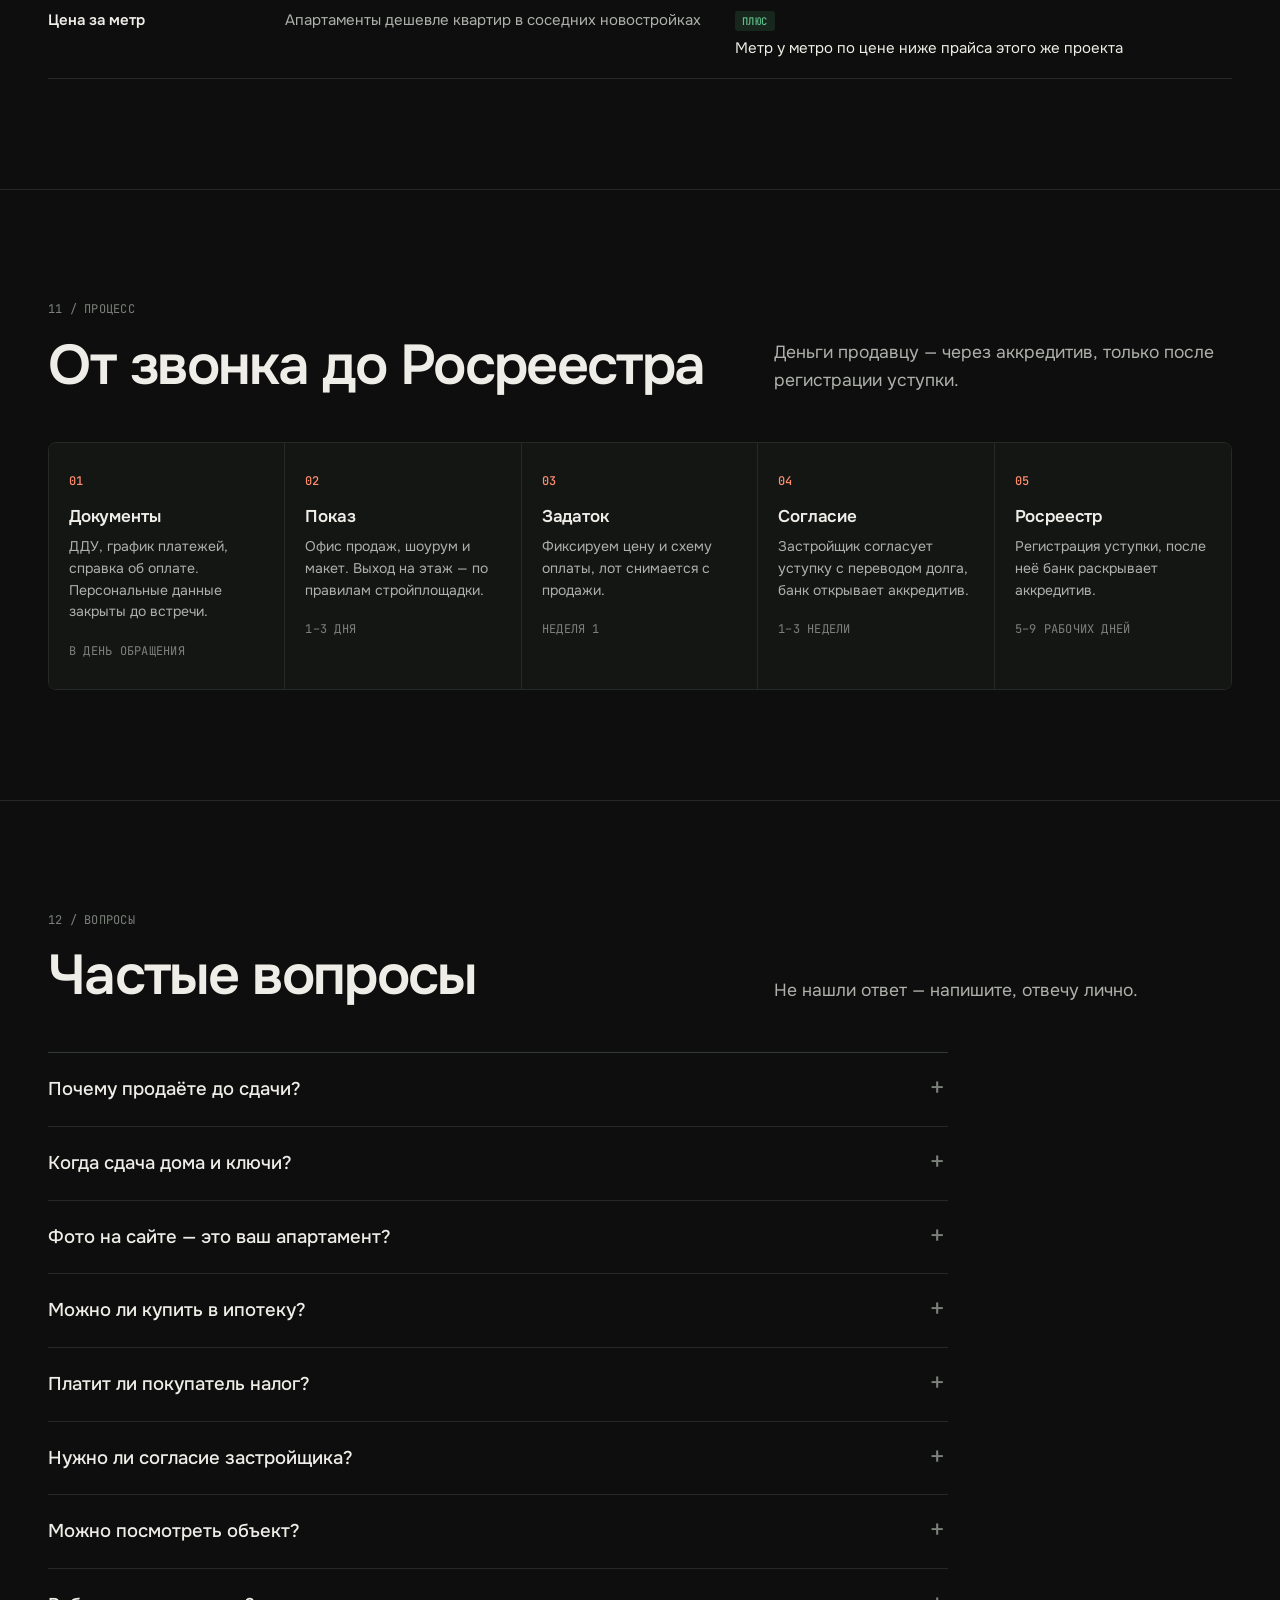
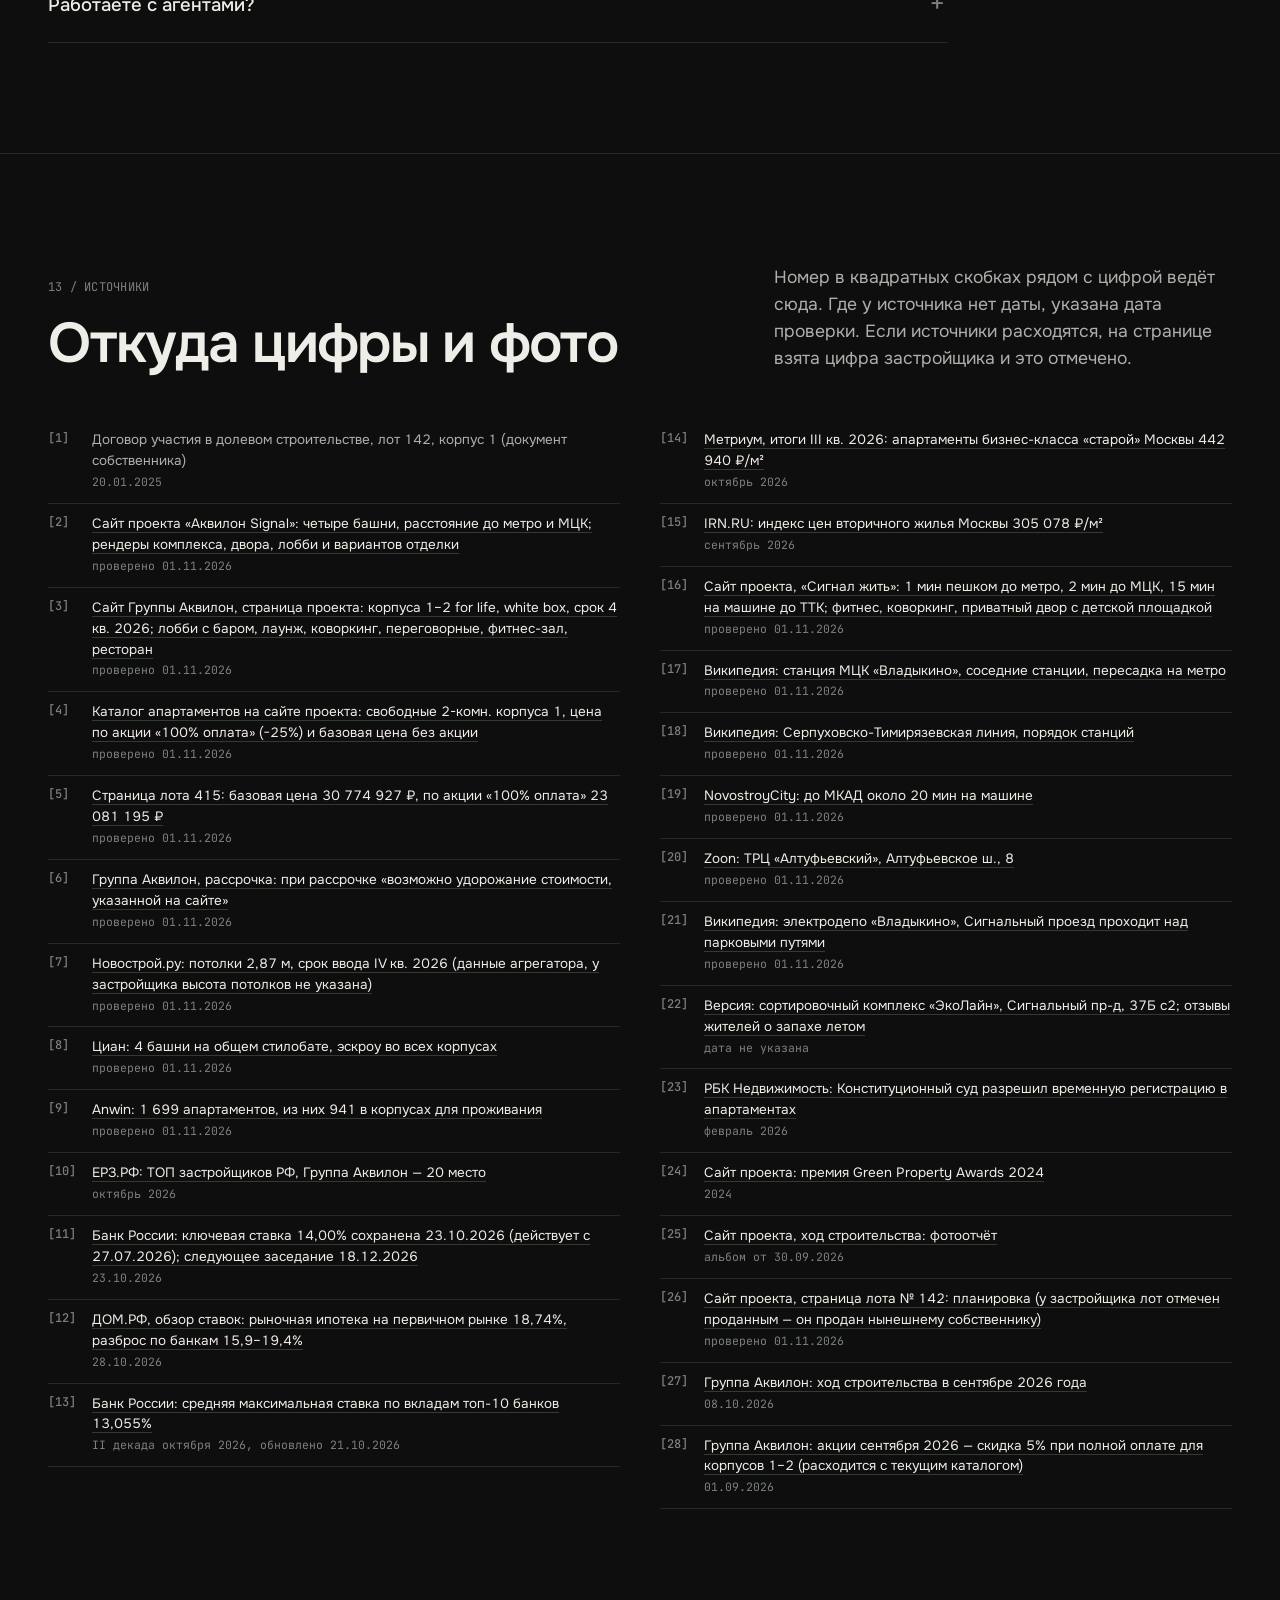
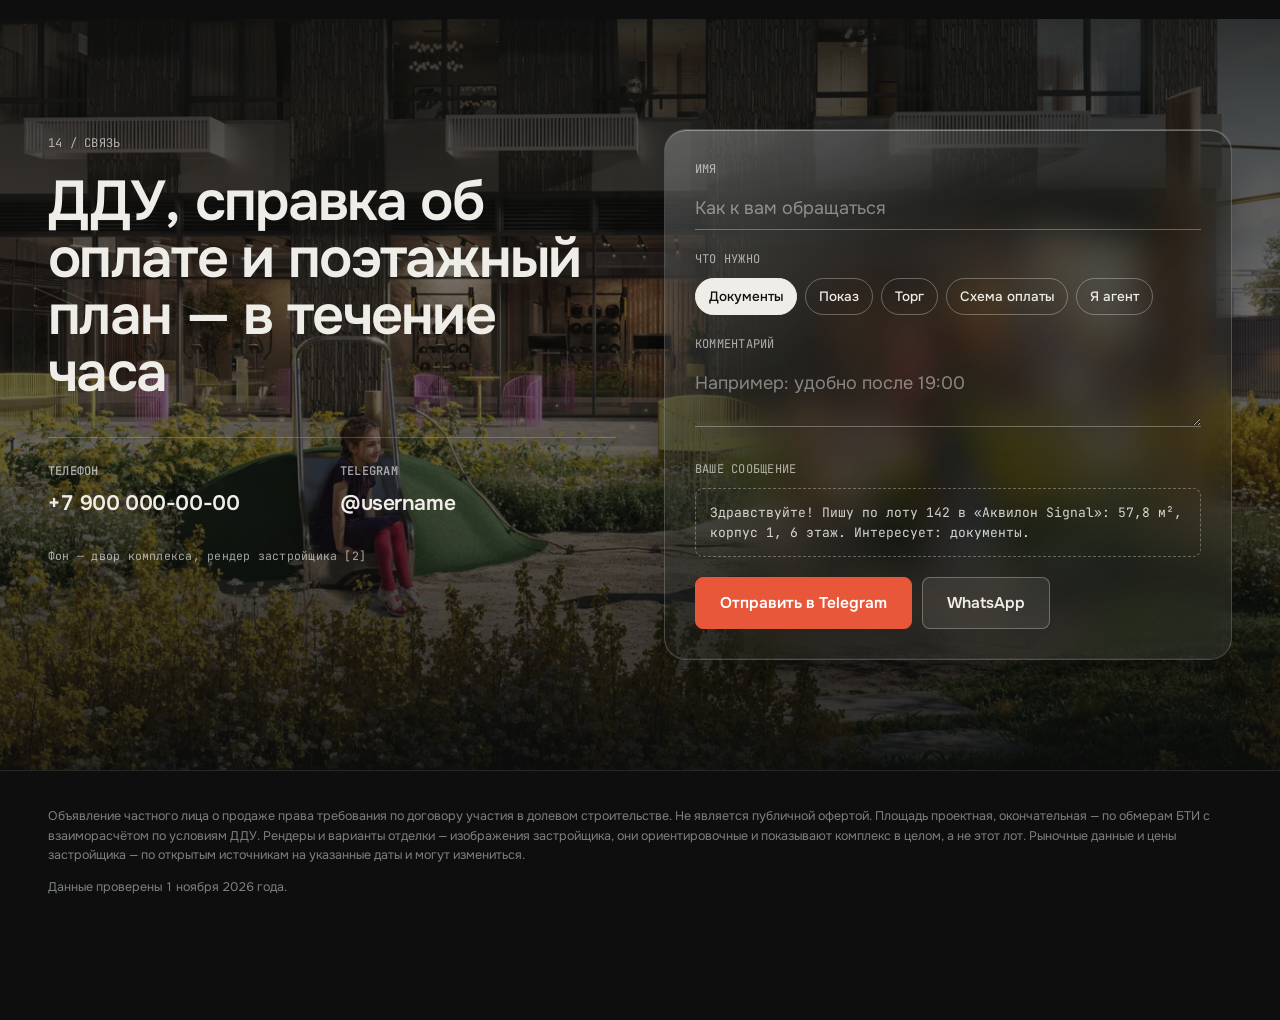
==== commit 8c79d343: "Разбор цены для собственника + отделка Greystone по ДДУ - analysis/: аналитический лендинг для собст" ====
--- a/landing/index.html
+++ b/landing/index.html
@@ -448,7 +448,7 @@
   <div class="hero-in">
     <div class="wrap">
       <div class="hero-card glass lens">
-        <div class="eyebrow"><span>Переуступка от собственника</span><span>Корпус 1 · 6 этаж из 23</span><span>White box</span></div>
+        <div class="eyebrow"><span>Переуступка от собственника</span><span>Корпус 1 · 6 этаж из 23</span><span>Отделка Greystone</span></div>
         <h1>57,8&nbsp;м² <span class="thin">у&nbsp;метро</span> Владыкино</h1>
         <p class="sub">Две изолированные комнаты и отдельная кухня 14 м² в «Аквилон Signal».</p>
         <div class="kpis">
@@ -525,27 +525,27 @@
 
 <section id="finish">
   <div class="wrap">
-    <div class="sh"><div><span class="mono idx">04 / Отделка</span><h2>White box сейчас и&nbsp;как может стать</h2></div><p>Тяните шторку. Слева — фото стройки, справа — вариант отделки от застройщика. Оба кадра не из этого лота, подписи ниже.</p></div>
+    <div class="sh"><div><span class="mono idx">04 / Отделка</span><h2>Отделка Greystone в&nbsp;договоре</h2></div><p>Тяните шторку. Слева — фото стройки, справа — отделка Greystone, которая прописана в ДДУ этого лота. Оба кадра не из этого лота, подписи ниже.</p></div>
     <div class="ba-grid">
       <div class="rv">
         <div class="ba" id="ba">
           <img src="img/build-interior-1-1400.webp" srcset="img/build-interior-1-800.webp 800w, img/build-interior-1-1400.webp 1400w, img/build-interior-1-1920.webp 1920w" sizes="(max-width:1040px) 100vw, 760px" alt="Апартамент на стройке: перегородки из блоков, бетонный пол, окно" loading="lazy" decoding="async">
           <img class="after" src="img/finish-kitchen-1400.webp" srcset="img/finish-kitchen-800.webp 800w, img/finish-kitchen-1400.webp 1400w, img/finish-kitchen-1920.webp 1920w" sizes="(max-width:1040px) 100vw, 760px" alt="Кухня-столовая с чистовой отделкой, рендер застройщика" loading="lazy" decoding="async">
-          <span class="lab l">Стройка</span><span class="lab r">Пример отделки</span>
+          <span class="lab l">Стройка</span><span class="lab r">Greystone</span>
           <span class="handle"></span>
           <span class="knob glass"><svg viewBox="0 0 22 22" fill="none" stroke="#fff" stroke-width="1.8"><path d="M8 6 3 11l5 5M14 6l5 5-5 5"/></svg></span>
-          <input type="range" min="0" max="100" value="50" aria-label="Сравнение: стройка и пример отделки">
+          <input type="range" min="0" max="100" value="50" aria-label="Сравнение: стройка и отделка Greystone">
         </div>
         <div class="ba-cap">
           <div><b>Слева: фото стройки, 30.09.2026</b>Интерьер апартамента в комплексе на этапе перегородок, до white box. Не лот 142.<span data-b="srcBuild" data-html="1"></span></div>
-          <div><b>Справа: пример отделки, не этот объект</b>Рендер чистовой отделки с сайта проекта.<span data-b="srcGallery" data-html="1"></span></div>
+          <div><b>Справа: отделка Greystone, рендер застройщика</b>Пример, не этот объект.<span data-b="srcGallery" data-html="1"></span></div>
         </div>
       </div>
       <div>
         <ul class="wb">
-          <li><b>Что входит в white box</b>Подготовка стен под чистовую отделку, стяжка пола, разведённые инженерные сети<span data-b="srcWB" data-html="1"></span>.</li>
-          <li><b>Зачем это покупателю</b>Ремонт под себя, без переплаты за чужой выбор материалов.</li>
-          <li><b>Отделка в санузле</b><img src="img/finish-bath-800.webp" width="800" height="450" alt="Санузел с чистовой отделкой, рендер застройщика" loading="lazy" decoding="async" style="border-radius:6px;margin:10px 0 6px;aspect-ratio:16/9;object-fit:cover">Пример отделки, рендер застройщика, не этот объект.</li>
+          <li><b>Что входит по договору</b>Натяжные потолки, обои под окраску, ламинат или кварцвинил, плитка в санузле, ванна, раковина с тумбой, унитаз-инсталляция, тёплый пол и полотенцесушитель, межкомнатные двери, розетки и выключатели<span data-b="srcDdu" data-html="1"></span>.</li>
+          <li><b>Когда</b>Застройщик делает отделку в течение 6 месяцев после передачи ключей. Остаётся покрасить стены и поставить кухню.</li>
+          <li><b>Санузел Greystone</b><img src="img/finish-bath-800.webp" width="800" height="450" alt="Санузел с чистовой отделкой, рендер застройщика" loading="lazy" decoding="async" style="border-radius:6px;margin:10px 0 6px;aspect-ratio:16/9;object-fit:cover">Пример отделки, рендер застройщика, не этот объект.</li>
         </ul>
       </div>
     </div>
@@ -771,12 +771,12 @@
  {f:"courtyard",w:[800,1400,2400],kind:"render",t:"Приватный двор только для жителей: детская площадка и места для работы на воздухе",src:2},
  {f:"lobby",w:[800,1400,2400],kind:"render",t:"Лобби: ресепшен, бар, кафе, коворкинг",src:2},
  {f:"lounge",w:[800,1400,2400],kind:"render",t:"Лаунж-зона в общественных пространствах",src:2},
- {f:"finish-kitchen",w:[800,1400,1920],kind:"finish",t:"Вариант чистовой отделки: кухня-столовая. Пример ремонта, не этот объект",src:2},
+ {f:"finish-kitchen",w:[800,1400,1920],kind:"finish",t:"Отделка Greystone, как в ДДУ этого лота: кухня-столовая. Рендер, не этот объект",src:2},
  {f:"build-facade-1",w:[800,1400,1920],kind:"photo",t:"Фасад: утеплитель и подсистема под облицовку",src:25},
  {f:"build-facade-2",w:[800,1400,1920],kind:"photo",t:"Окна смонтированы, рядом бетонный каркас башни",src:25},
  {f:"build-interior-2",w:[800,1280],kind:"photo",t:"Коридор апартамента на этапе перегородок, не лот 142",src:25}
 ];
-const KIND={render:"Рендер застройщика",photo:"Фото стройки, 30.09.2026",finish:"Рендер отделки застройщика"};
+const KIND={render:"Рендер застройщика",photo:"Фото стройки, 30.09.2026",finish:"Рендер отделки Greystone"};
 /* Свободные 2-комн. лоты корпуса 1 из каталога сайта проекта на 01.11.2026.
    price — цена по акции «100% оплата» (крупная на сайте), base — базовая (зачёркнутая). */
 const DEV_LOTS=[
@@ -807,7 +807,7 @@
  {k:"Потолки",v:"2,87 м",d:"по данным агрегаторов",src:7},
  {k:"До метро",v:"100 м",d:"по данным застройщика",src:2},
  {k:"До МЦК",v:"150 м",d:"по данным застройщика",src:2},
- {k:"Отделка",v:"White box",d:"корпуса 1–2",src:3},
+ {k:"Отделка",v:"Greystone",d:"по ДДУ, после ключей",src:1},
  {k:"Ввод дома",v:"IV кв. 2026",d:"по ДДУ",src:1},
  {k:"Передача по ДДУ",v:"до 31.12.2027",d:"крайний срок по договору",src:1},
  {k:"Проект",v:"1 699",d:"апартаментов, 4 башни на стилобате",src:9},
@@ -916,7 +916,7 @@
 const DELTA=[
  "<b>У застройщика это цена со скидкой 25%.</b> Она действует при 100% оплате сразу.#4 Базовая цена без акции — от 489 520 ₽/м².#4 У застройщика при рассрочке цена может быть выше указанной на сайте.#6 Здесь остаток платится по графику ДДУ без удорожания.",
  "<b>Шестой этаж и 57,8 м².</b> Свободные двушки корпуса 1 — только на этажах 9–23 и от 62,1 м². Двушек 52–60 м² у застройщика в продаже нет.#4",
- "<b>Тот же корпус и отделка.</b> ДДУ по 214-ФЗ, расчёты через эскроу в Сбербанке.#1",
+ "<b>Тот же корпус, плюс отделка.</b> У застройщика двушки корпуса 1 — в white box, здесь в договоре отделка Greystone. ДДУ по 214-ФЗ, эскроу в Сбербанке.#1",
  "<b>Где источники расходятся.</b> В сентябре застройщик писал о скидке 5% при полной оплате,#28 сейчас каталог показывает 25%. На странице — цифры текущего каталога застройщика."
 ];
 
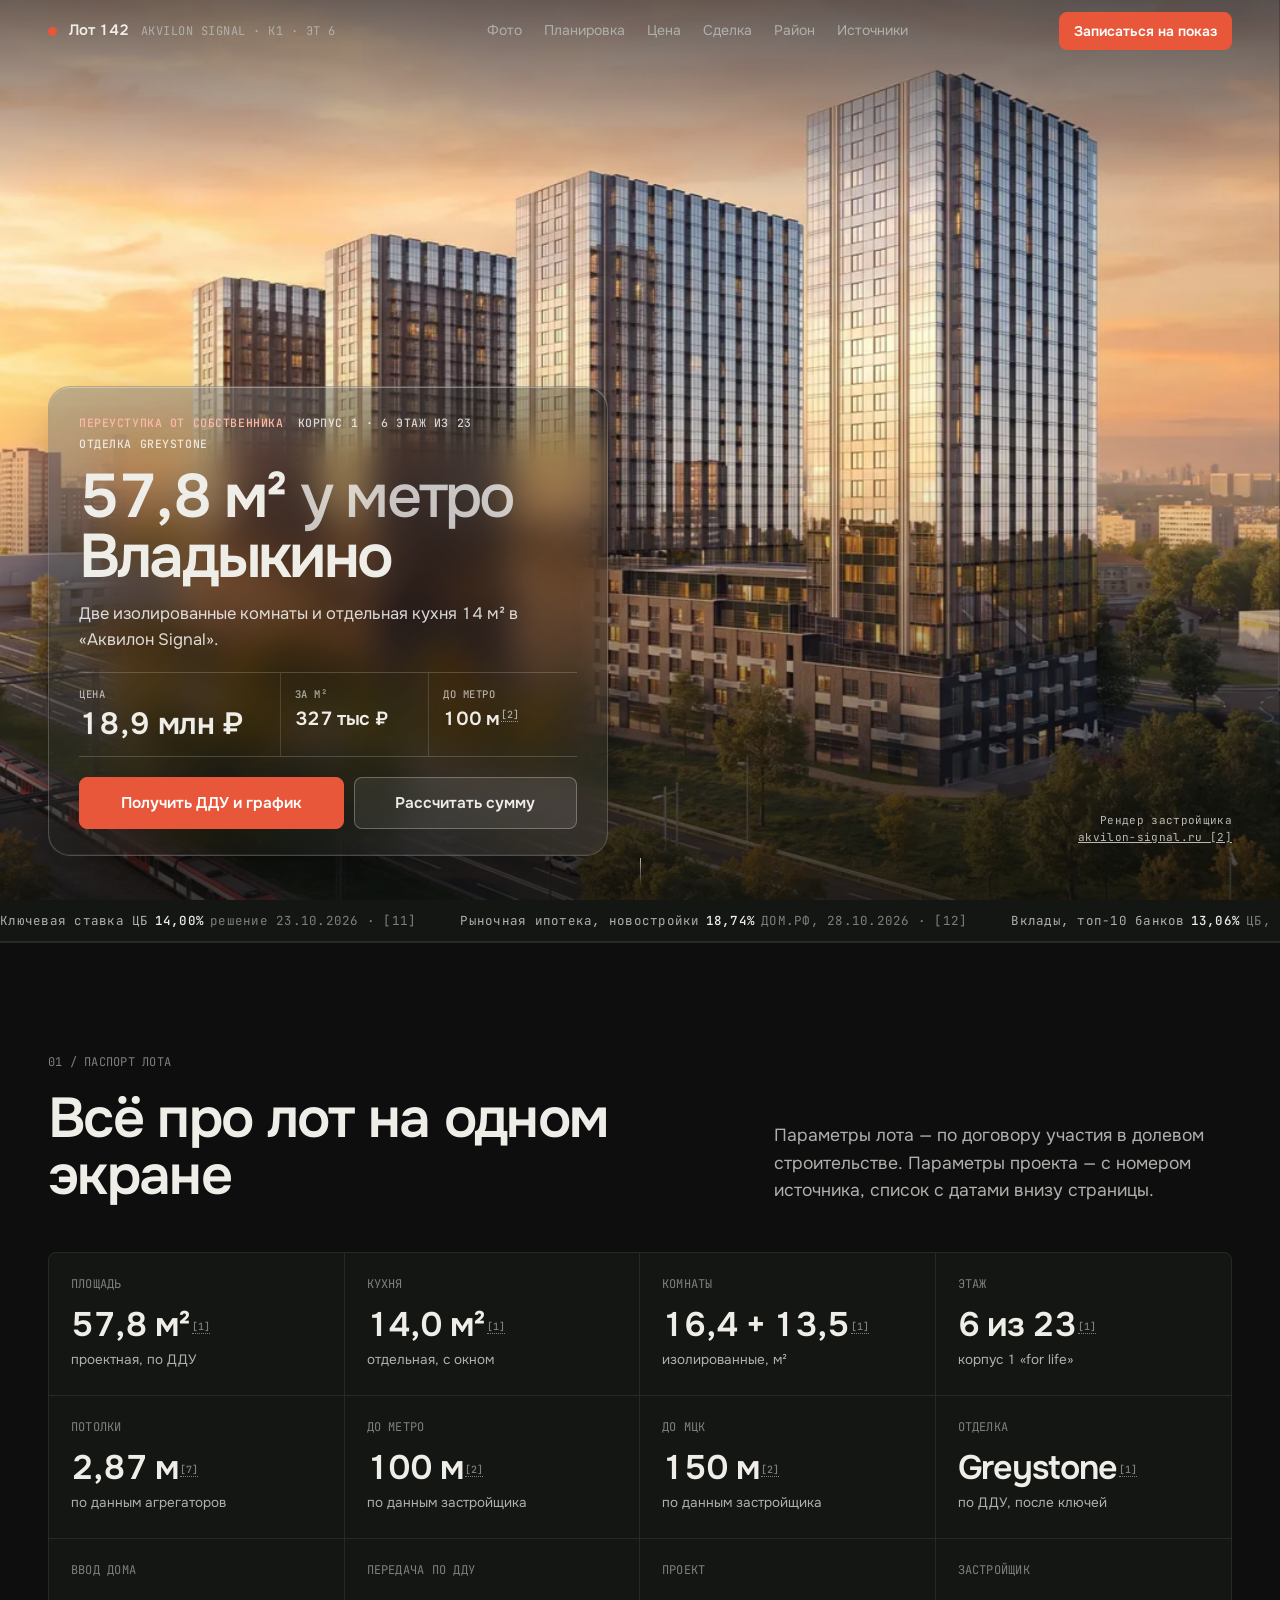
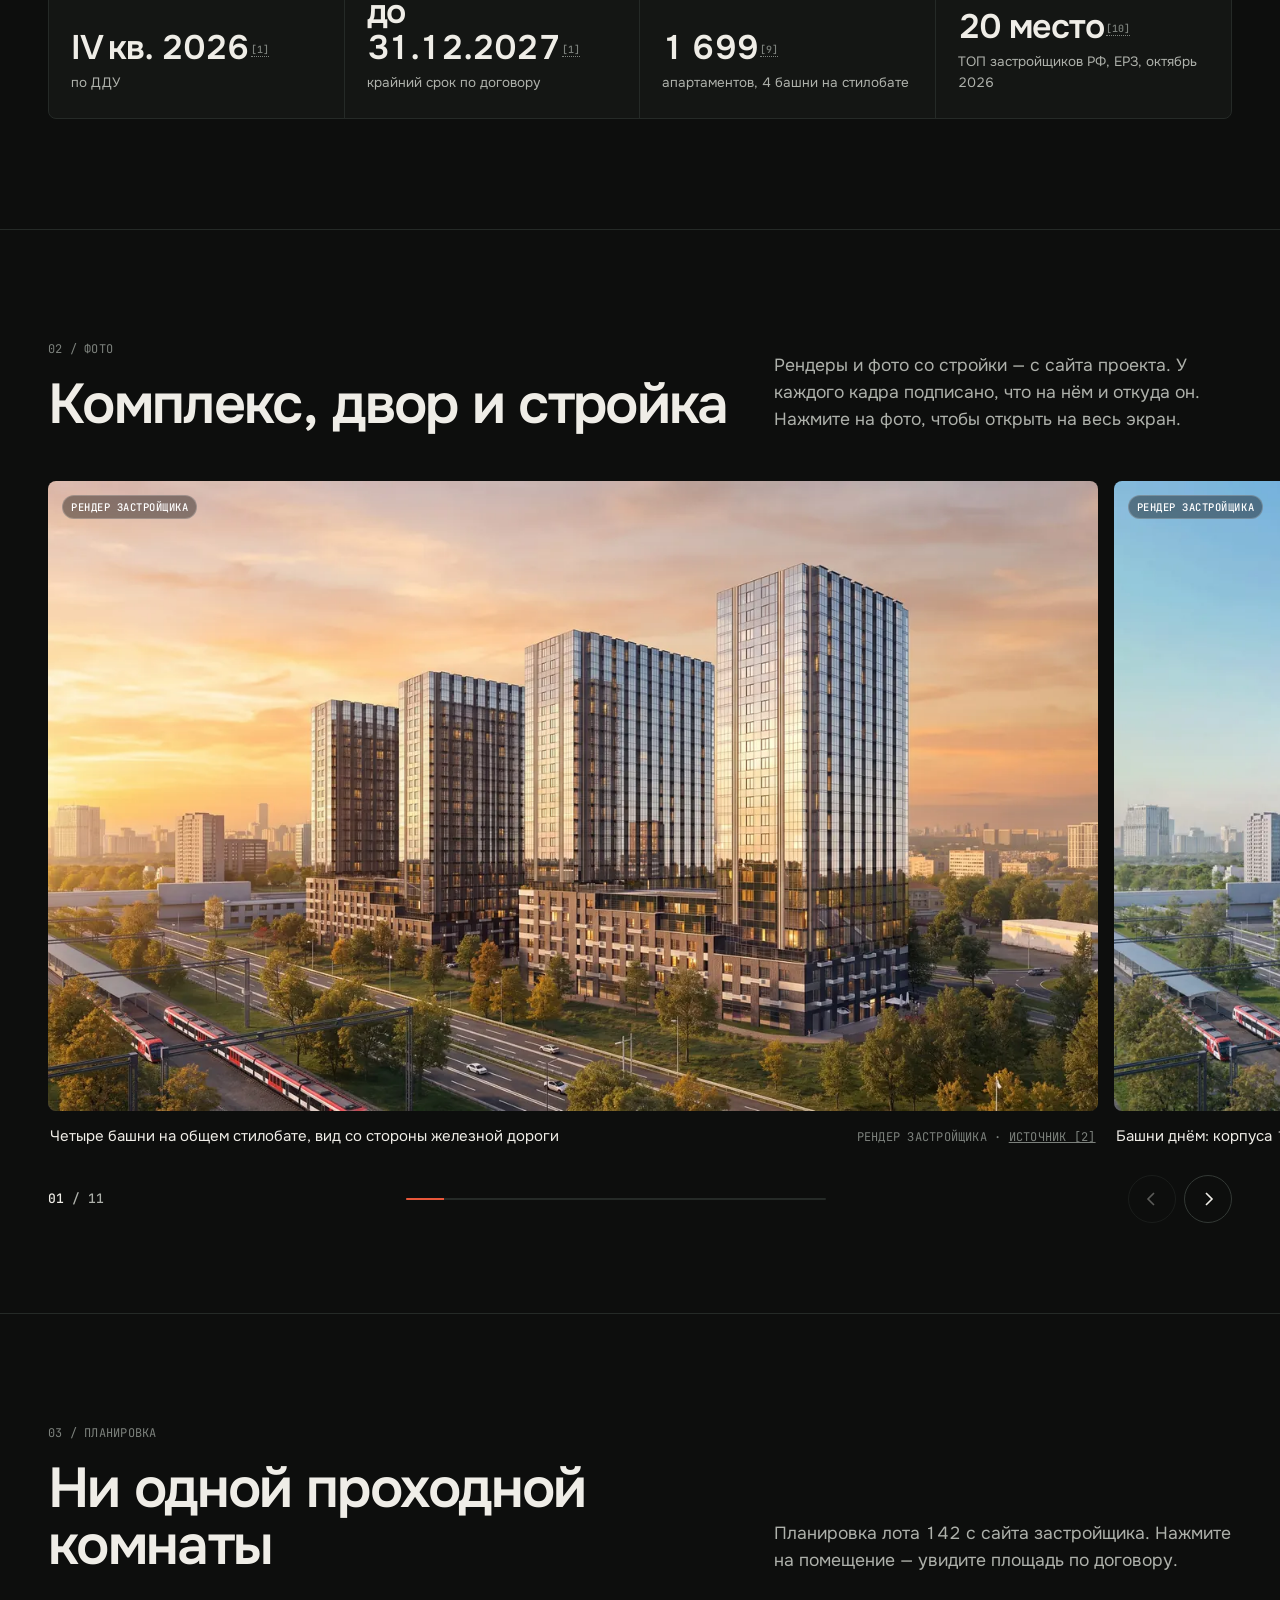
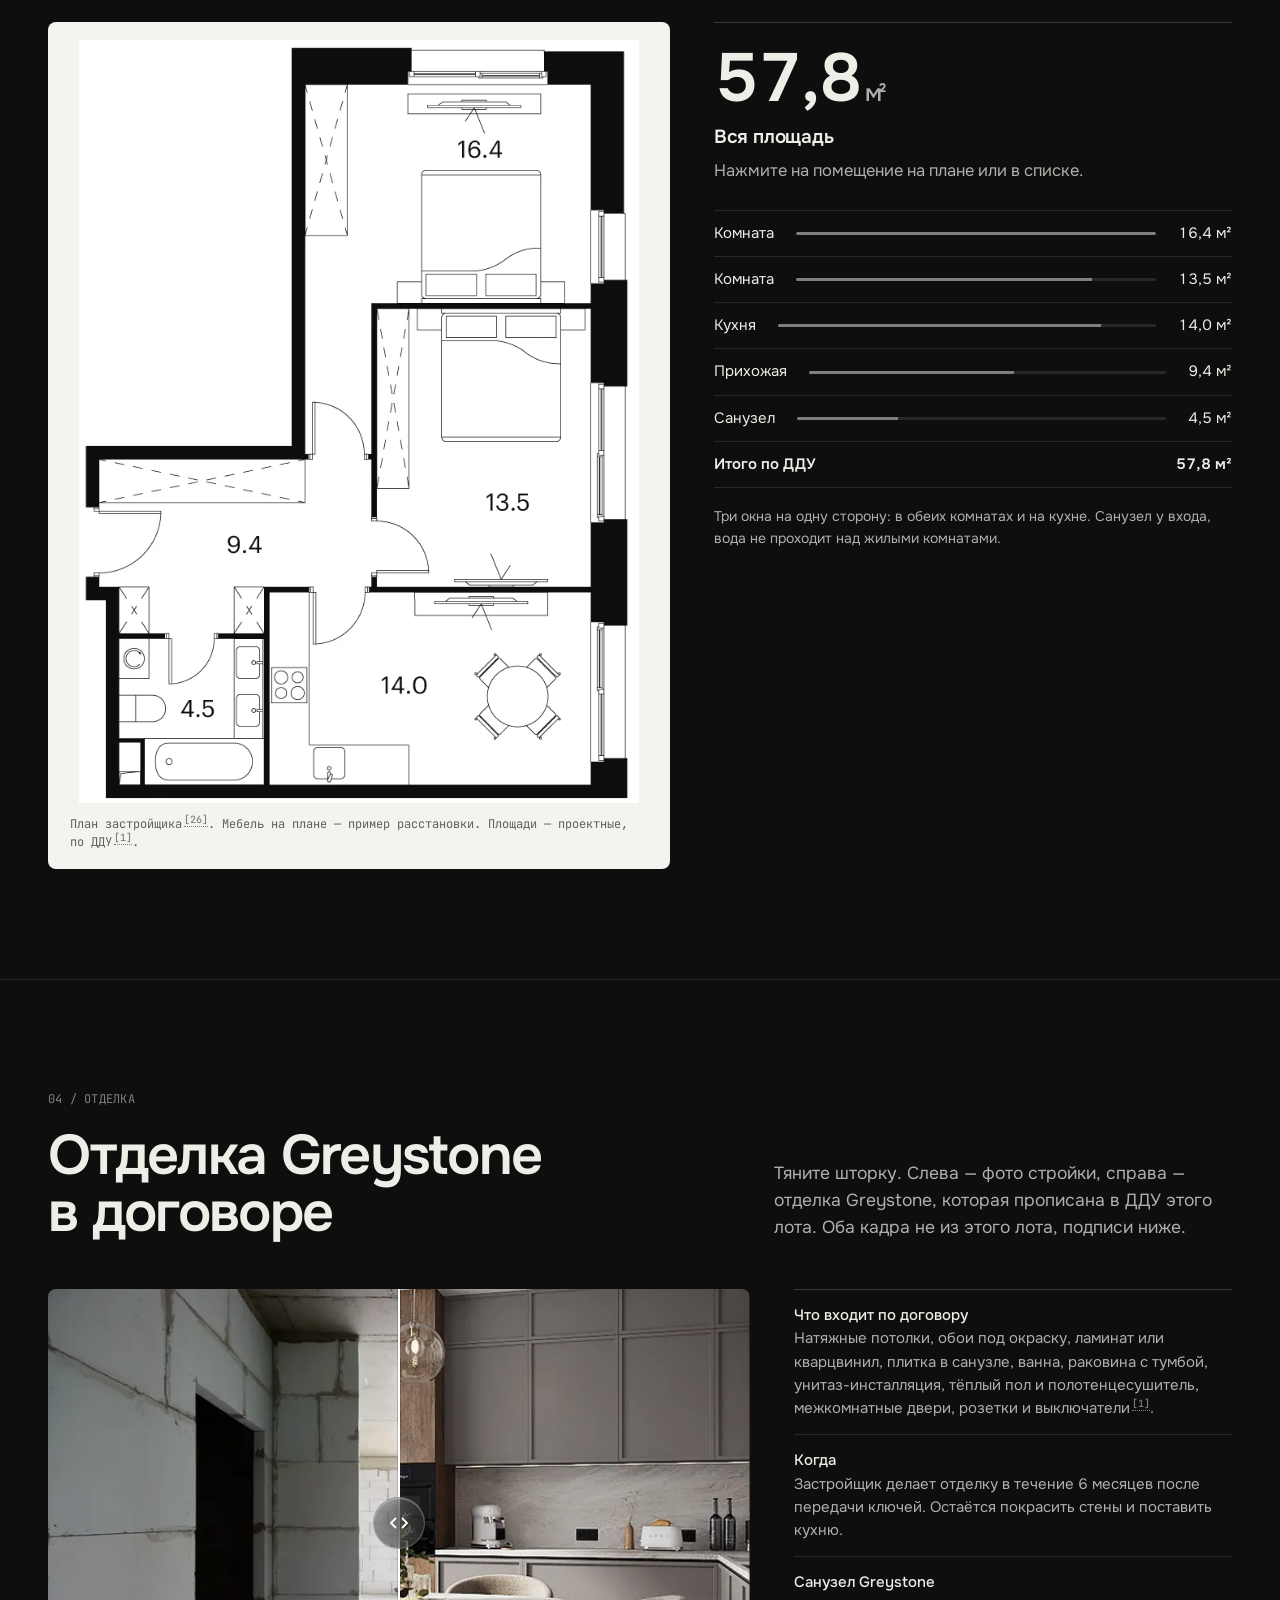
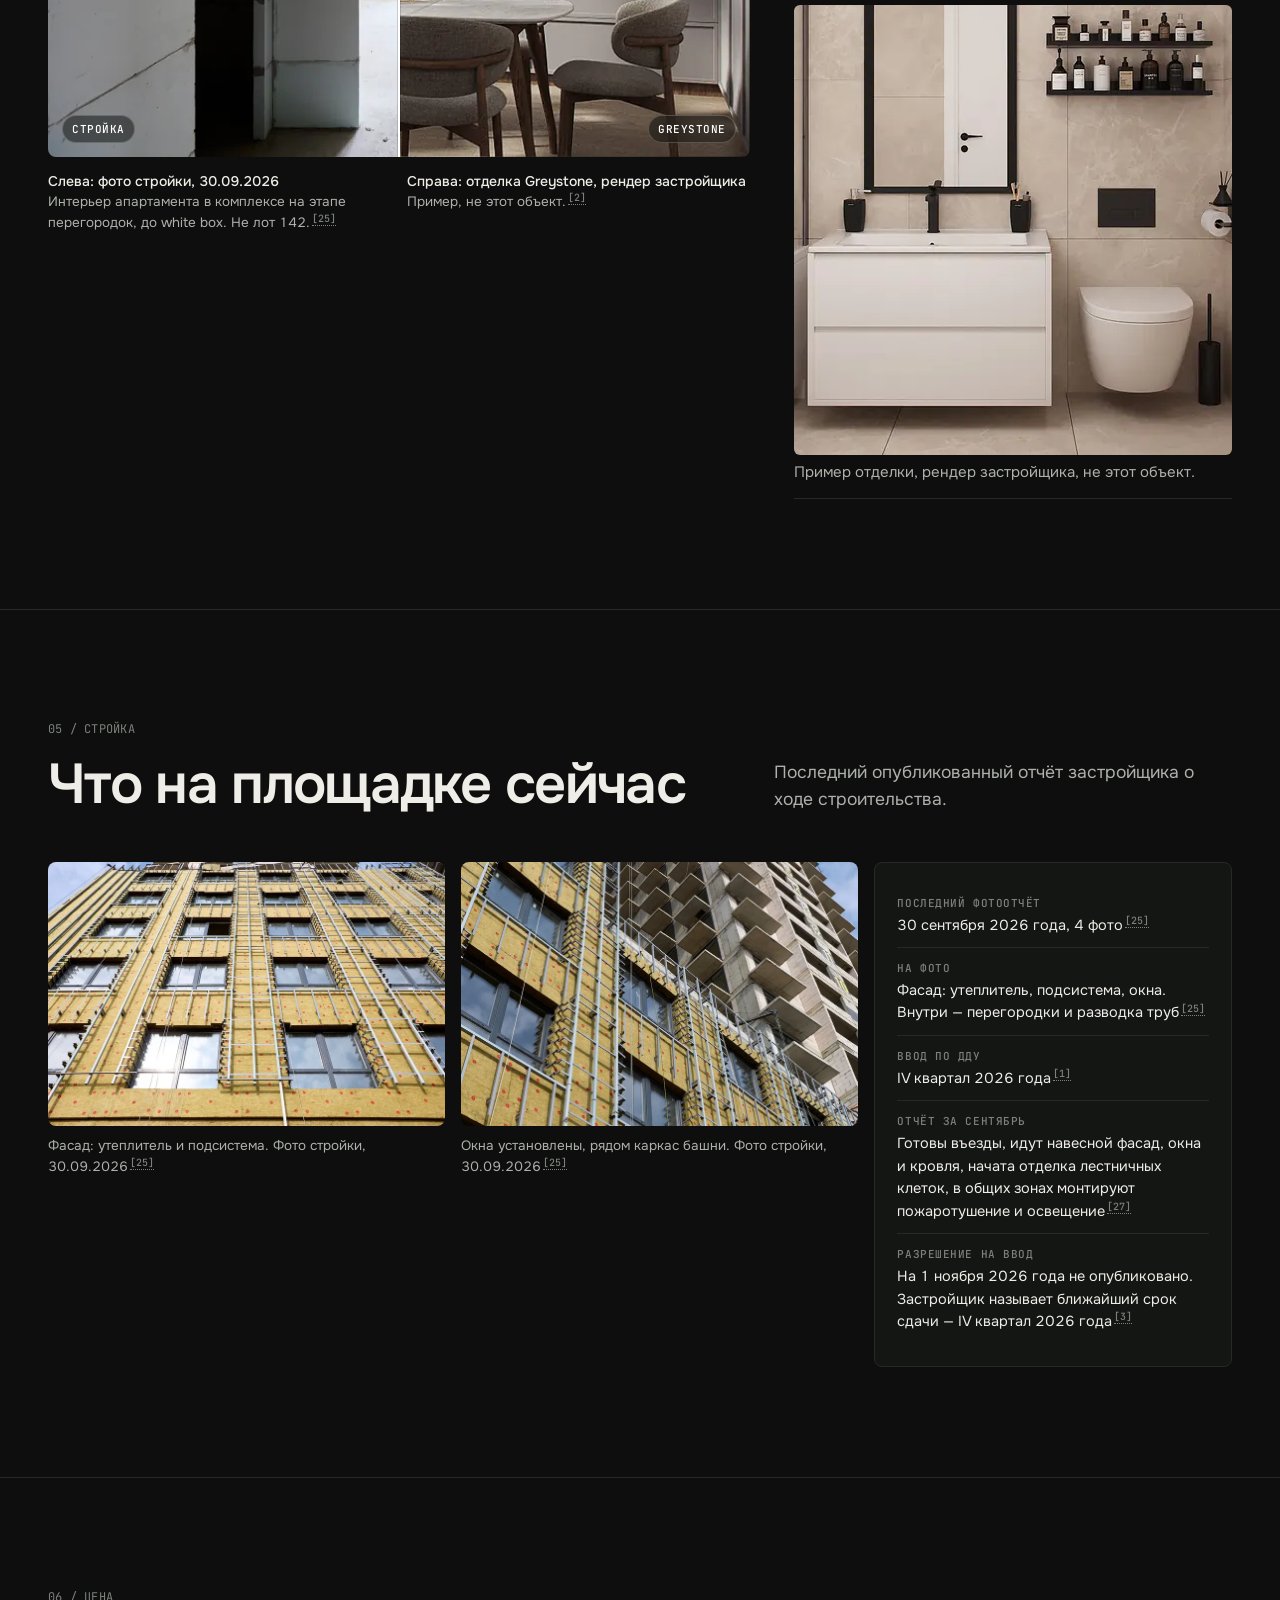
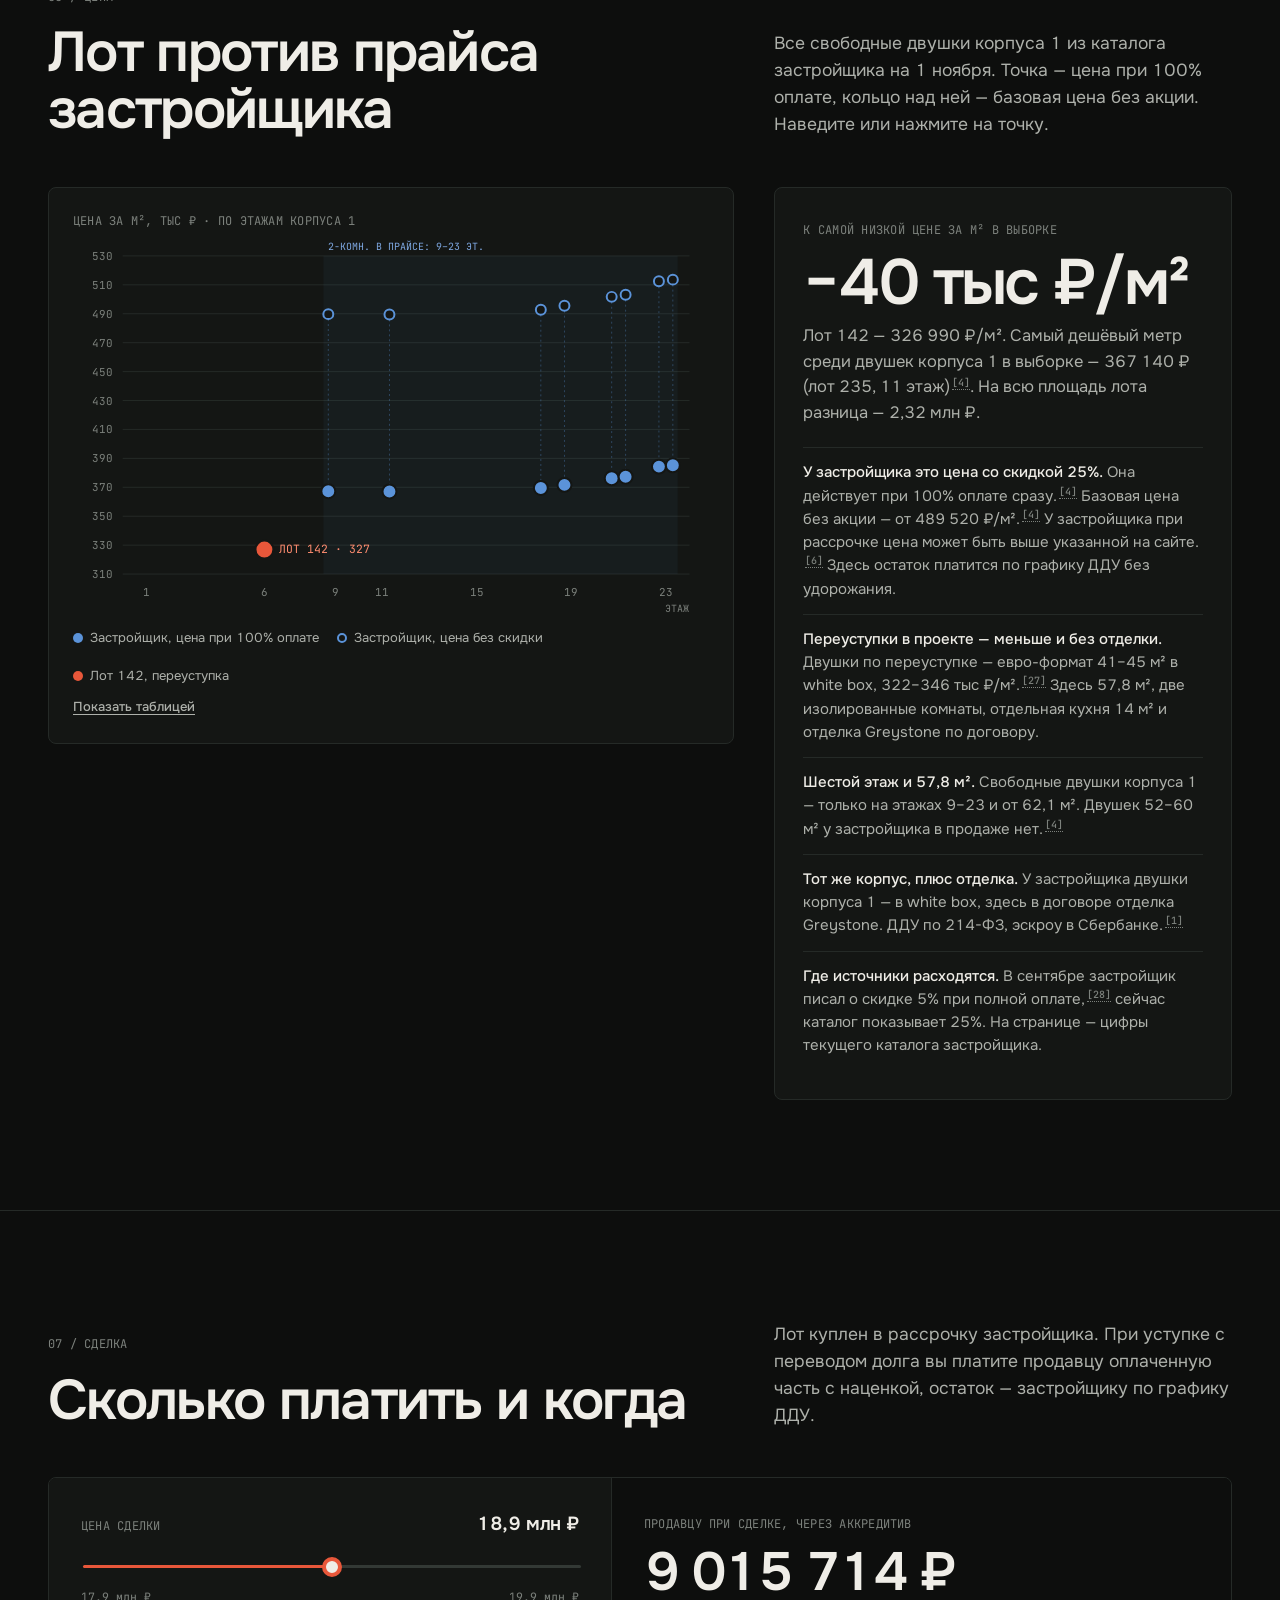
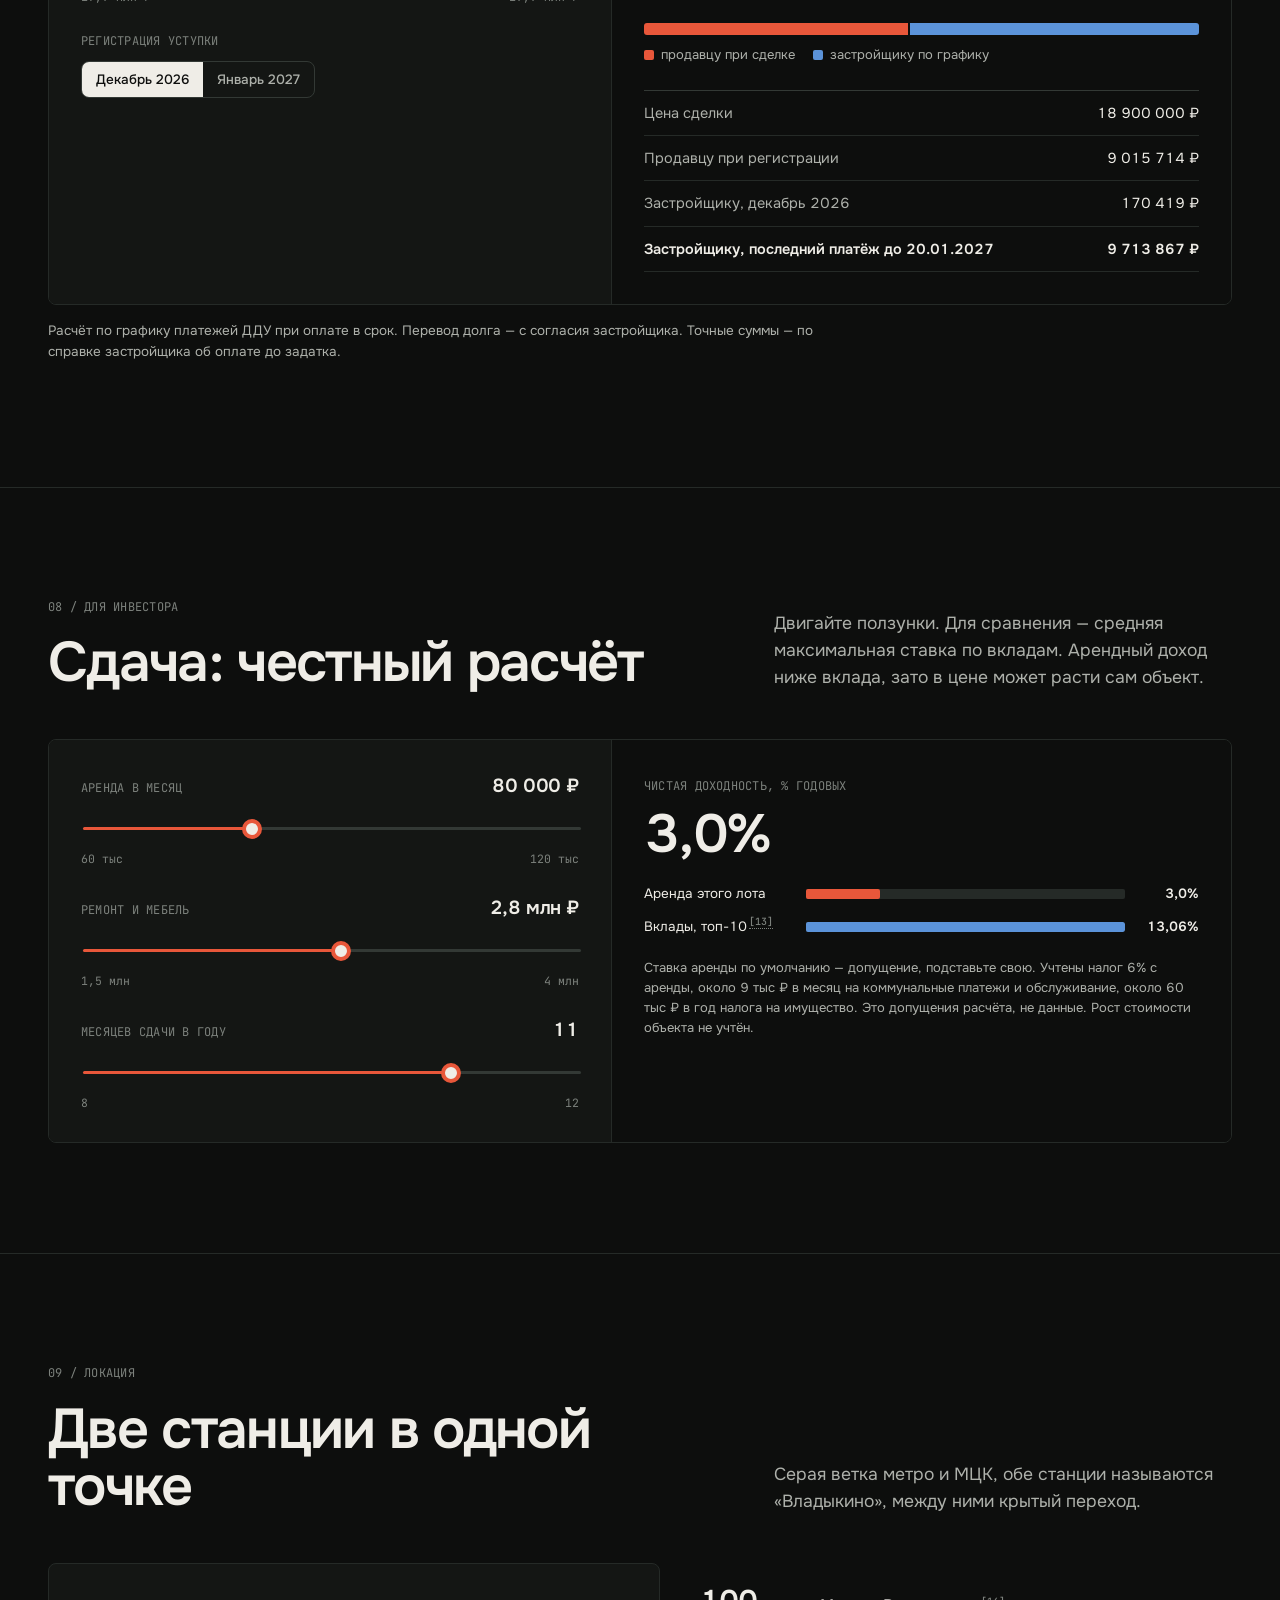
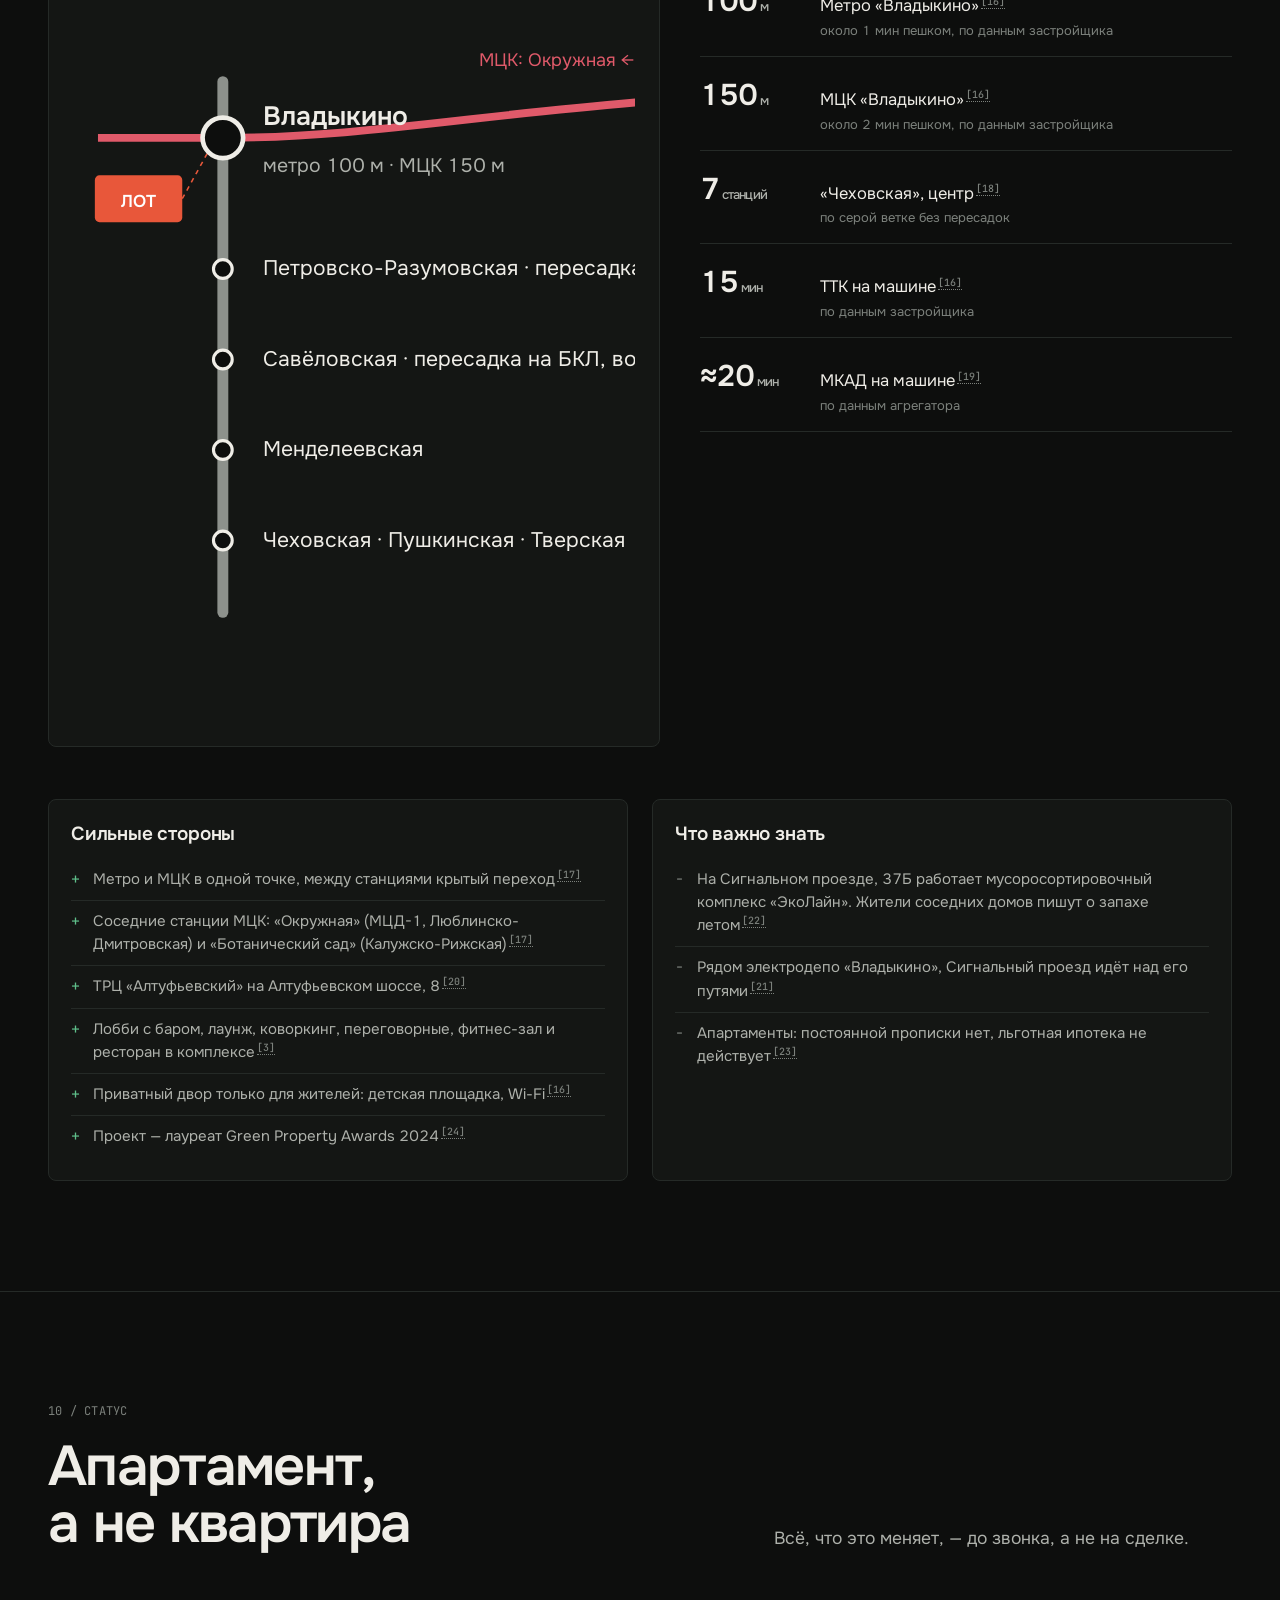
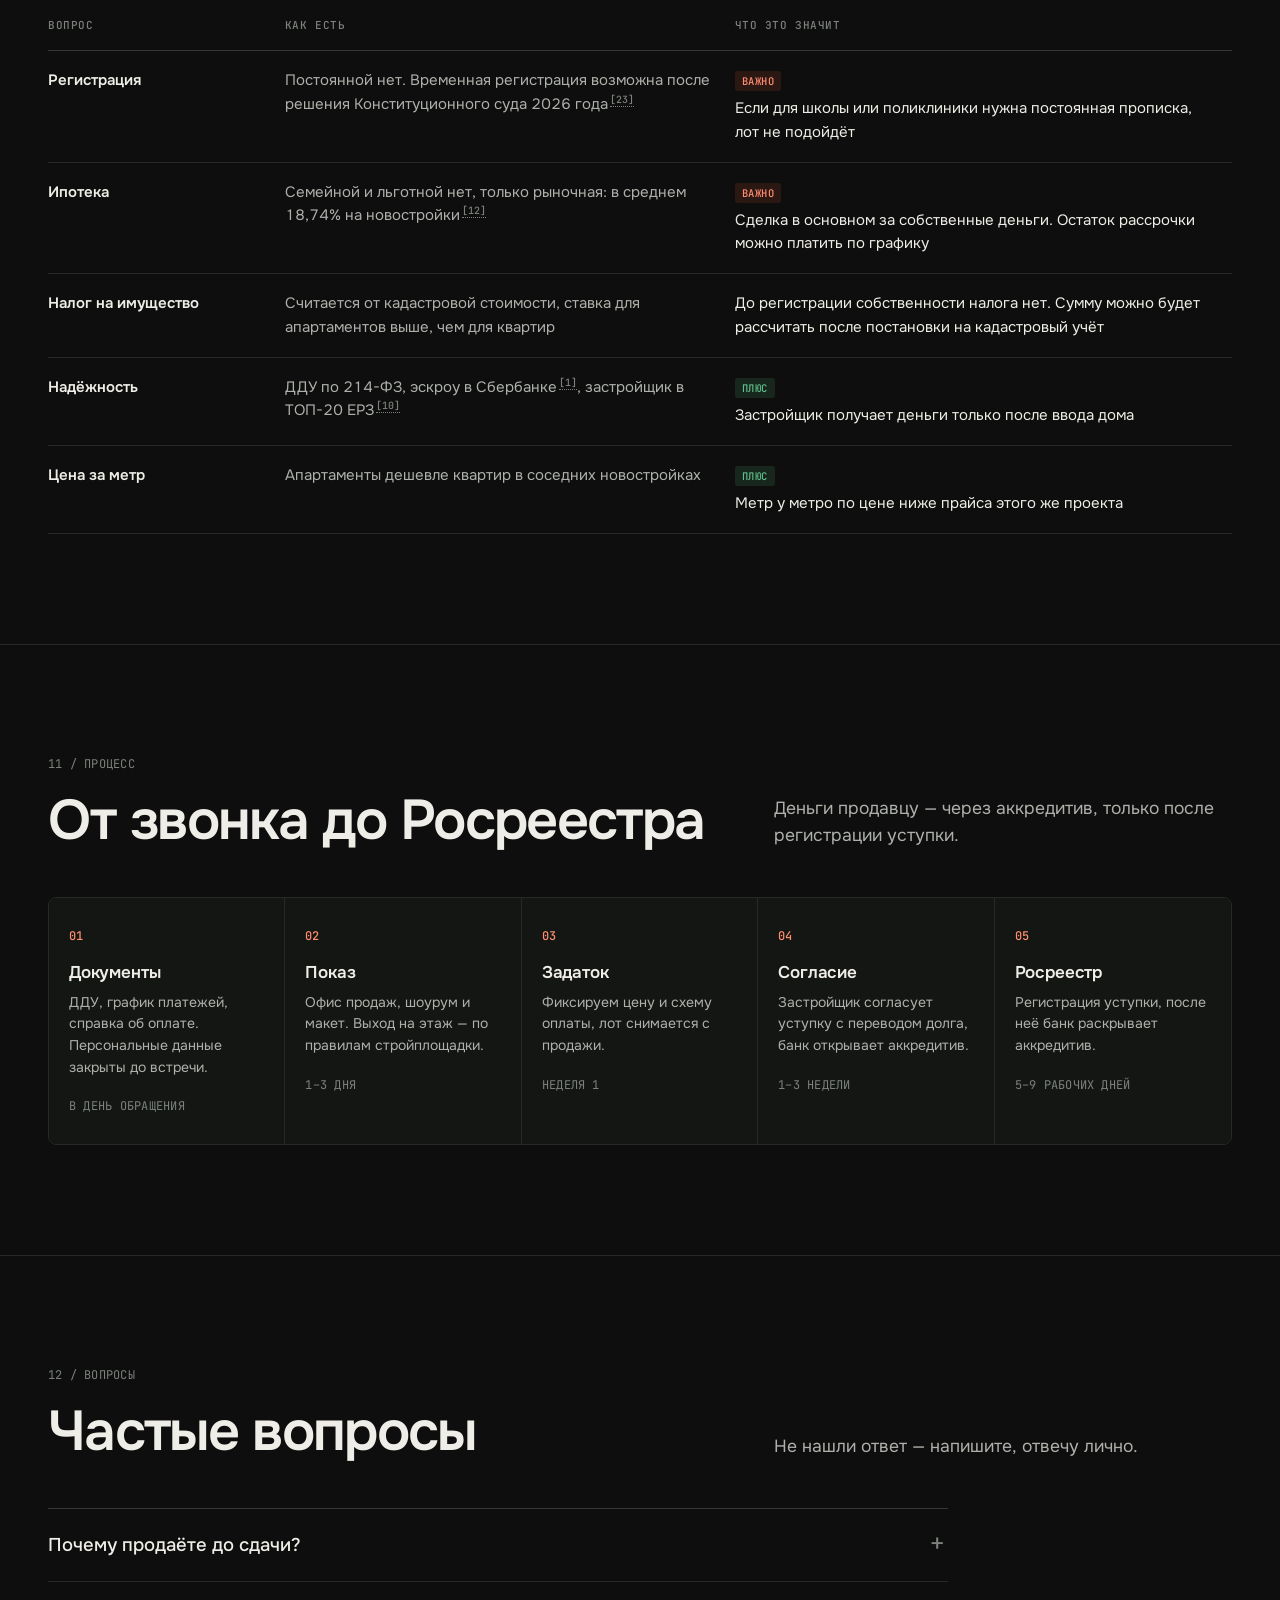
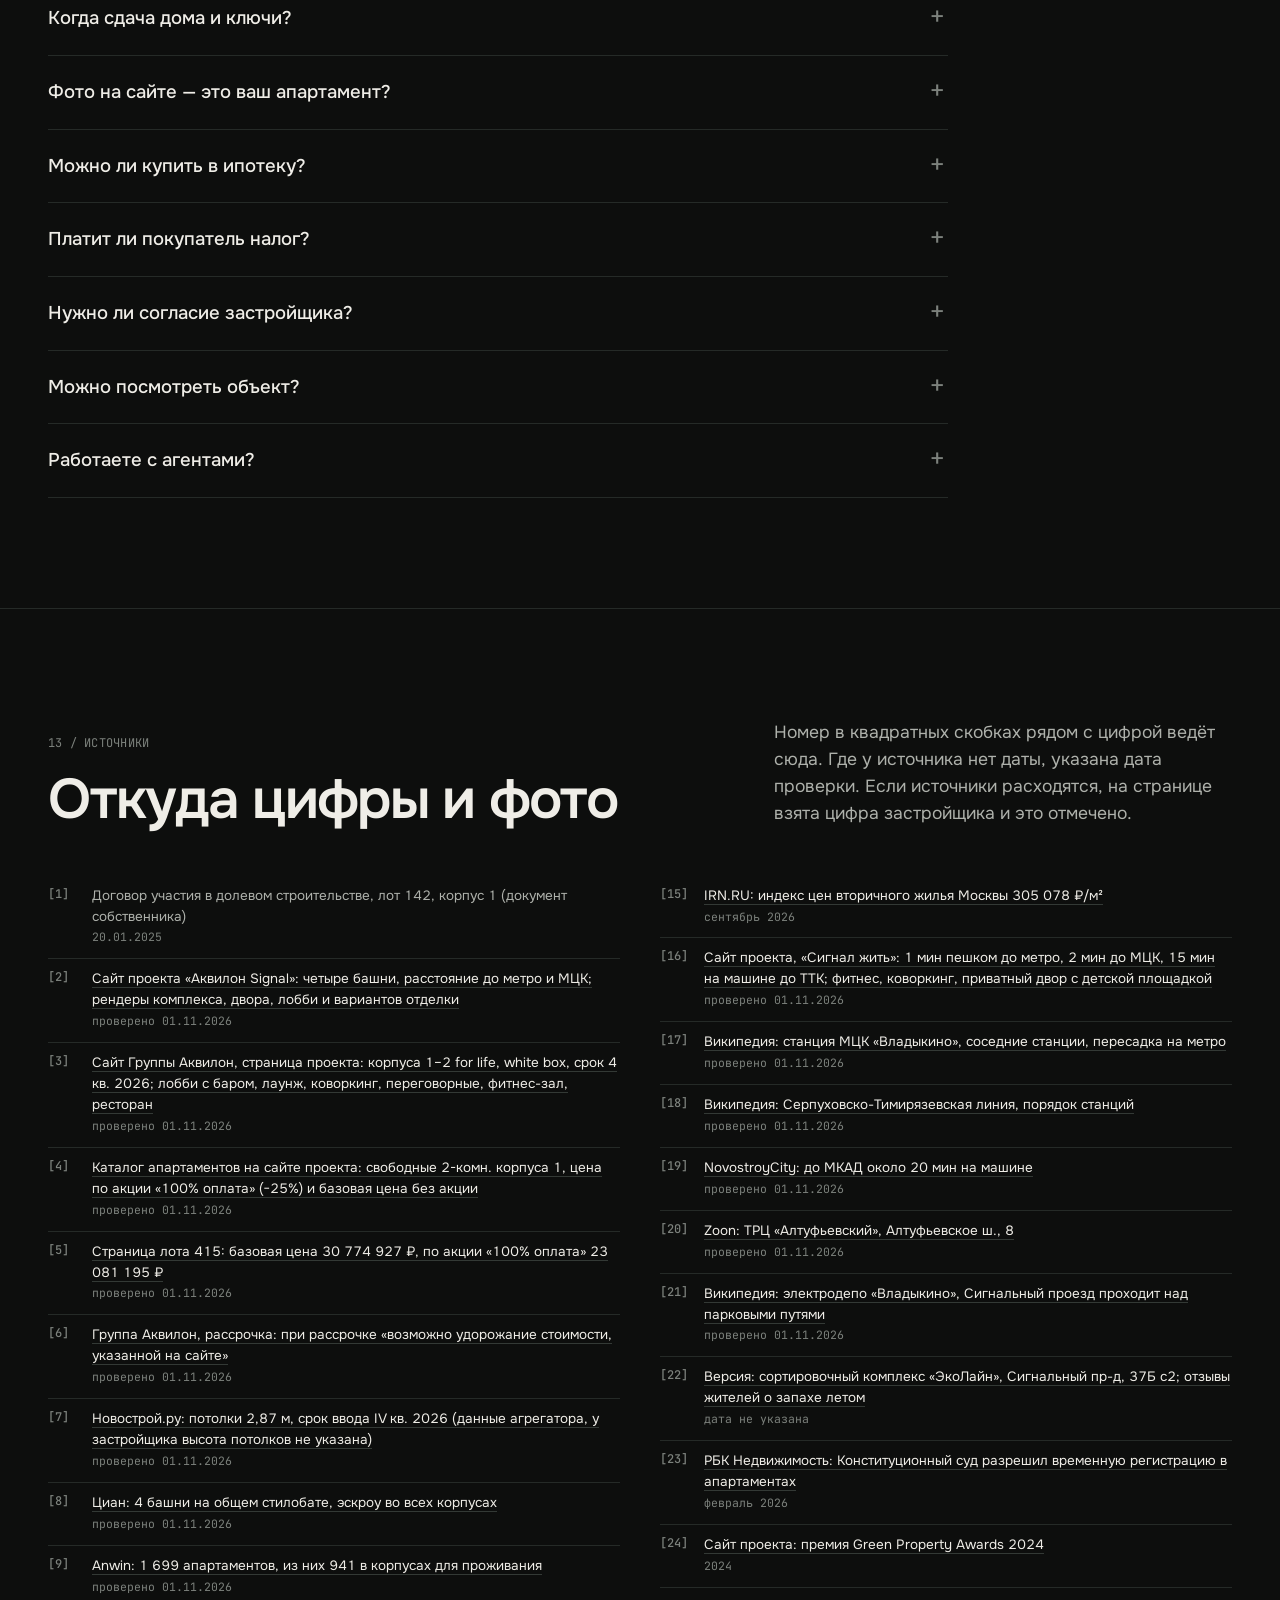
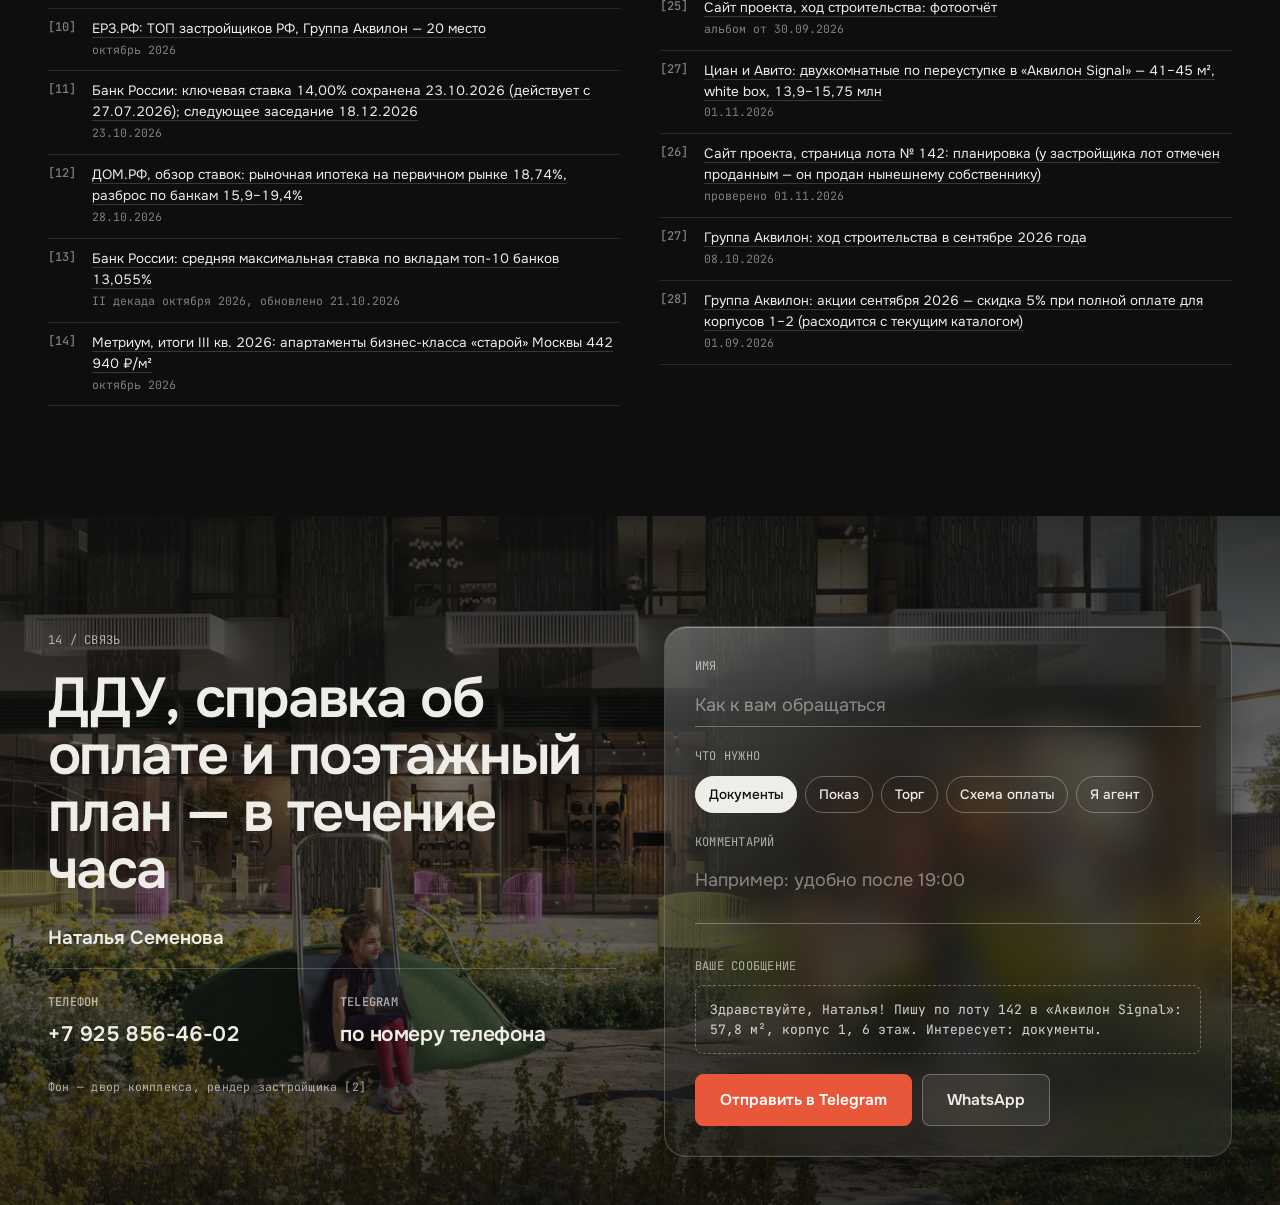
==== commit ad058c4a: "Цена от переуступок, контакты на продающем лендинге - разбор цены: новая глава «Переуступки — главны" ====
--- a/landing/index.html
+++ b/landing/index.html
@@ -679,7 +679,8 @@
     <div>
       <span class="mono">14 / Связь</span>
       <h2 style="margin-top:18px">ДДУ, справка об оплате и&nbsp;поэтажный план — в&nbsp;течение часа</h2>
-      <div class="direct">
+      <p style="margin:26px 0 0;font-size:19px;font-weight:600" data-b="cname"></p>
+      <div class="direct" style="margin-top:14px">
         <a href="#" data-link="tel"><small class="mono">Телефон</small><span data-b="phone"></span></a>
         <a href="#" data-link="tg" target="_blank" rel="noopener"><small class="mono">Telegram</small><span data-b="tgName"></span></a>
       </div>
@@ -728,7 +729,7 @@
   price:18900000, priceMin:17900000, priceMax:19900000, area:57.8, floor:6, floors:23,
   paidUntil:"2026-10", monthly:170419, lastMonthly:"2026-12", balloon:9713867, balloonDate:"20.01.2027",
   total:16991881, firstPay:3358377, firstMonthly:"2025-02",
-  phone:"+7 900 000-00-00", tg:"username", wa:"79000000000",   // ЗАМЕНИТЬ на свои контакты
+  name:"Наталья Семенова", phone:"+7 925 856-46-02", tg:"+79258564602", wa:"79258564602",
   updated:"Данные проверены 1 ноября 2026 года."
 };
 const CHECKED="проверено 01.11.2026";
@@ -758,6 +759,8 @@
  {id:23,t:"РБК Недвижимость: Конституционный суд разрешил временную регистрацию в апартаментах", u:"https://realty.rbc.ru/news/69983de89a7947270de231ae", d:"февраль 2026"},
  {id:24,t:"Сайт проекта: премия Green Property Awards 2024", u:"https://akvilon-signal.ru/press/akvilon-signal-pobeditel-premii-green-property-awards-2024", d:"2024"},
  {id:25,t:"Сайт проекта, ход строительства: фотоотчёт", u:"https://akvilon-signal.ru/hod-stroitelstva", d:"альбом от 30.09.2026"},
+
+ {id:27,t:"Циан и Авито: двухкомнатные по переуступке в «Аквилон Signal» — 41–45 м², white box, 13,9–15,75 млн",u:"https://www.cian.ru/kupit-2-komnatnuyu-kvartiru-zhiloy-kompleks-apartkompleks-akvilon-signal-4623414/",d:"01.11.2026"},
  {id:26,t:"Сайт проекта, страница лота № 142: планировка (у застройщика лот отмечен проданным — он продан нынешнему собственнику)", u:"https://akvilon-signal.ru/flats/2-komnatnaya-kvartira-57.8m-korpus-1-kv-142", d:CHECKED},
  {id:27,t:"Группа Аквилон: ход строительства в сентябре 2026 года", u:"https://akvilon-signal.ru/press/gruppa-akvilon-moskva-hod-stroitelstva-v-sentjabre-2026", d:"08.10.2026"},
  {id:28,t:"Группа Аквилон: акции сентября 2026 — скидка 5% при полной оплате для корпусов 1–2 (расходится с текущим каталогом)", u:"https://akvilon-signal.ru/press/gruppa-akvilon-moskva-aktsii-sentjabrja-2026", d:"01.09.2026"}
@@ -900,7 +903,7 @@
   bind("ppmGapNote",`Лот 142 — ${nb(ppm)} ₽/м². Самый дешёвый метр среди двушек корпуса 1 в выборке — ${nb(ref.ppm)} ₽ (лот ${ref.id}, ${ref.floor} этаж)${S(ref.src)}. На всю площадь лота разница — ${mln(gap*LOT.area)}.`);
   bind("srcPlan",S(26)); bind("srcDdu",S(1)); bind("srcBuild",S(25)); bind("srcGallery",S(2)); bind("srcWB",S(3));
   bind("pMin",mln(LOT.priceMin)); bind("pMax",mln(LOT.priceMax));
-  bind("phone",LOT.phone); bind("tgName","@"+LOT.tg); bind("updated",LOT.updated);
+  bind("phone",LOT.phone); bind("cname",LOT.name); bind("tgName",LOT.tg.startsWith("+")?"по номеру телефона":"@"+LOT.tg); bind("updated",LOT.updated);
   $$('[data-link="tel"]').forEach(a=>a.href="tel:"+LOT.phone.replace(/[^\d+]/g,""));
   $$('[data-link="tg"]').forEach(a=>a.href="https://t.me/"+LOT.tg);
   const tk=TICKER.map(t=>`<span class="tk">${t.k}<b>${t.v}</b><i>${t.d}${t.d?" · ":""}[${t.src}]</i></span>`).join("");
@@ -915,6 +918,7 @@
 }
 const DELTA=[
  "<b>У застройщика это цена со скидкой 25%.</b> Она действует при 100% оплате сразу.#4 Базовая цена без акции — от 489 520 ₽/м².#4 У застройщика при рассрочке цена может быть выше указанной на сайте.#6 Здесь остаток платится по графику ДДУ без удорожания.",
+ "<b>Переуступки в проекте — меньше и без отделки.</b> Двушки по переуступке — евро-формат 41–45 м² в white box, 322–346 тыс ₽/м².#27 Здесь 57,8 м², две изолированные комнаты, отдельная кухня 14 м² и отделка Greystone по договору.",
  "<b>Шестой этаж и 57,8 м².</b> Свободные двушки корпуса 1 — только на этажах 9–23 и от 62,1 м². Двушек 52–60 м² у застройщика в продаже нет.#4",
  "<b>Тот же корпус, плюс отделка.</b> У застройщика двушки корпуса 1 — в white box, здесь в договоре отделка Greystone. ДДУ по 214-ФЗ, эскроу в Сбербанке.#1",
  "<b>Где источники расходятся.</b> В сентябре застройщик писал о скидке 5% при полной оплате,#28 сейчас каталог показывает 25%. На странице — цифры текущего каталога застройщика."
@@ -1083,7 +1087,7 @@
   const chips=$$("#chips button");
   const upd=()=>{
     const n=$("#fN").value.trim(), c=$("#fM").value.trim(), ch=chips.filter(b=>b.getAttribute("aria-pressed")==="true").map(b=>b.textContent.toLowerCase());
-    let t="Здравствуйте! Пишу по лоту 142 в «Аквилон Signal»: 57,8 м², корпус 1, 6 этаж.";
+    let t=`Здравствуйте, ${LOT.name.split(" ")[0]}! Пишу по лоту 142 в «Аквилон Signal»: 57,8 м², корпус 1, 6 этаж.`;
     if(n) t+=` Меня зовут ${n}.`; if(ch.length) t+=` Интересует: ${ch.join(", ")}.`; if(c) t+=` ${c}`;
     $("#preview").textContent=t; const e=encodeURIComponent(t);
     $("#sTg").href=`https://t.me/${LOT.tg}?text=${e}`; $("#sWa").href=`https://wa.me/${LOT.wa}?text=${e}`;
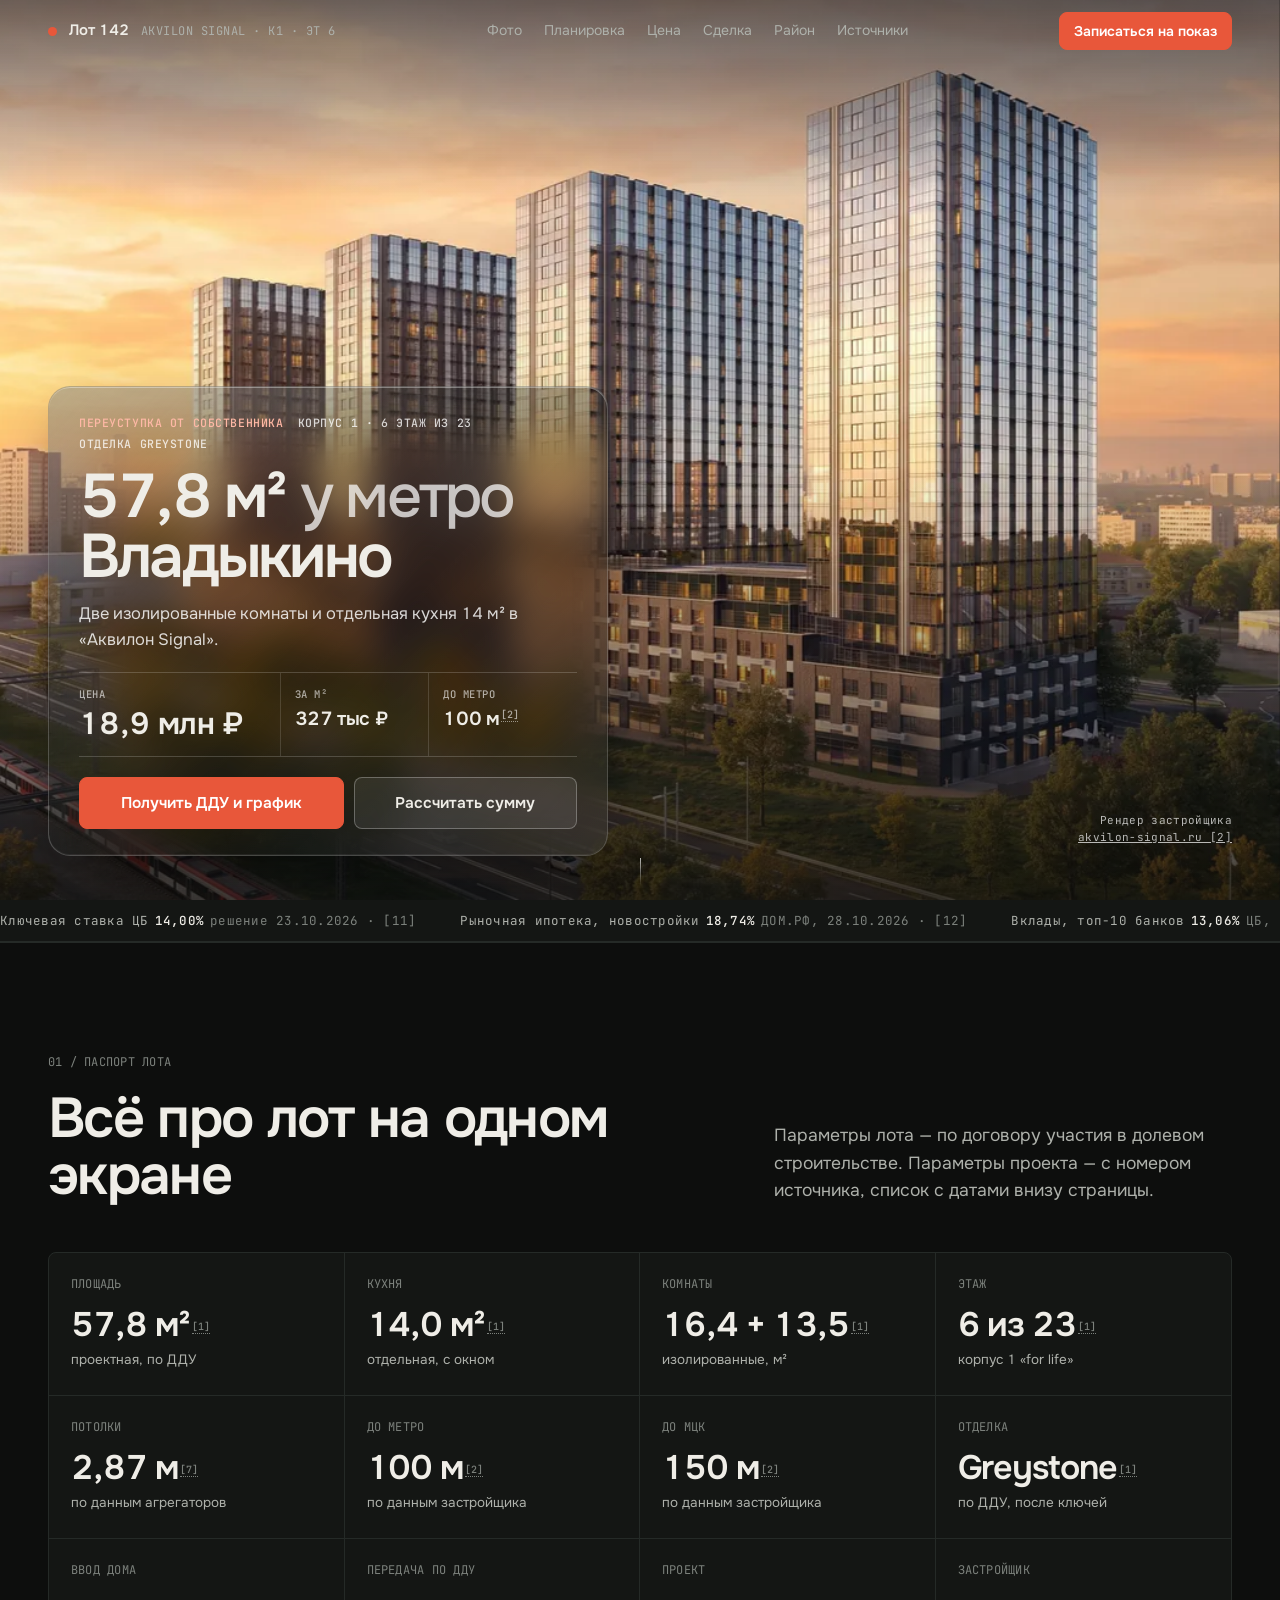
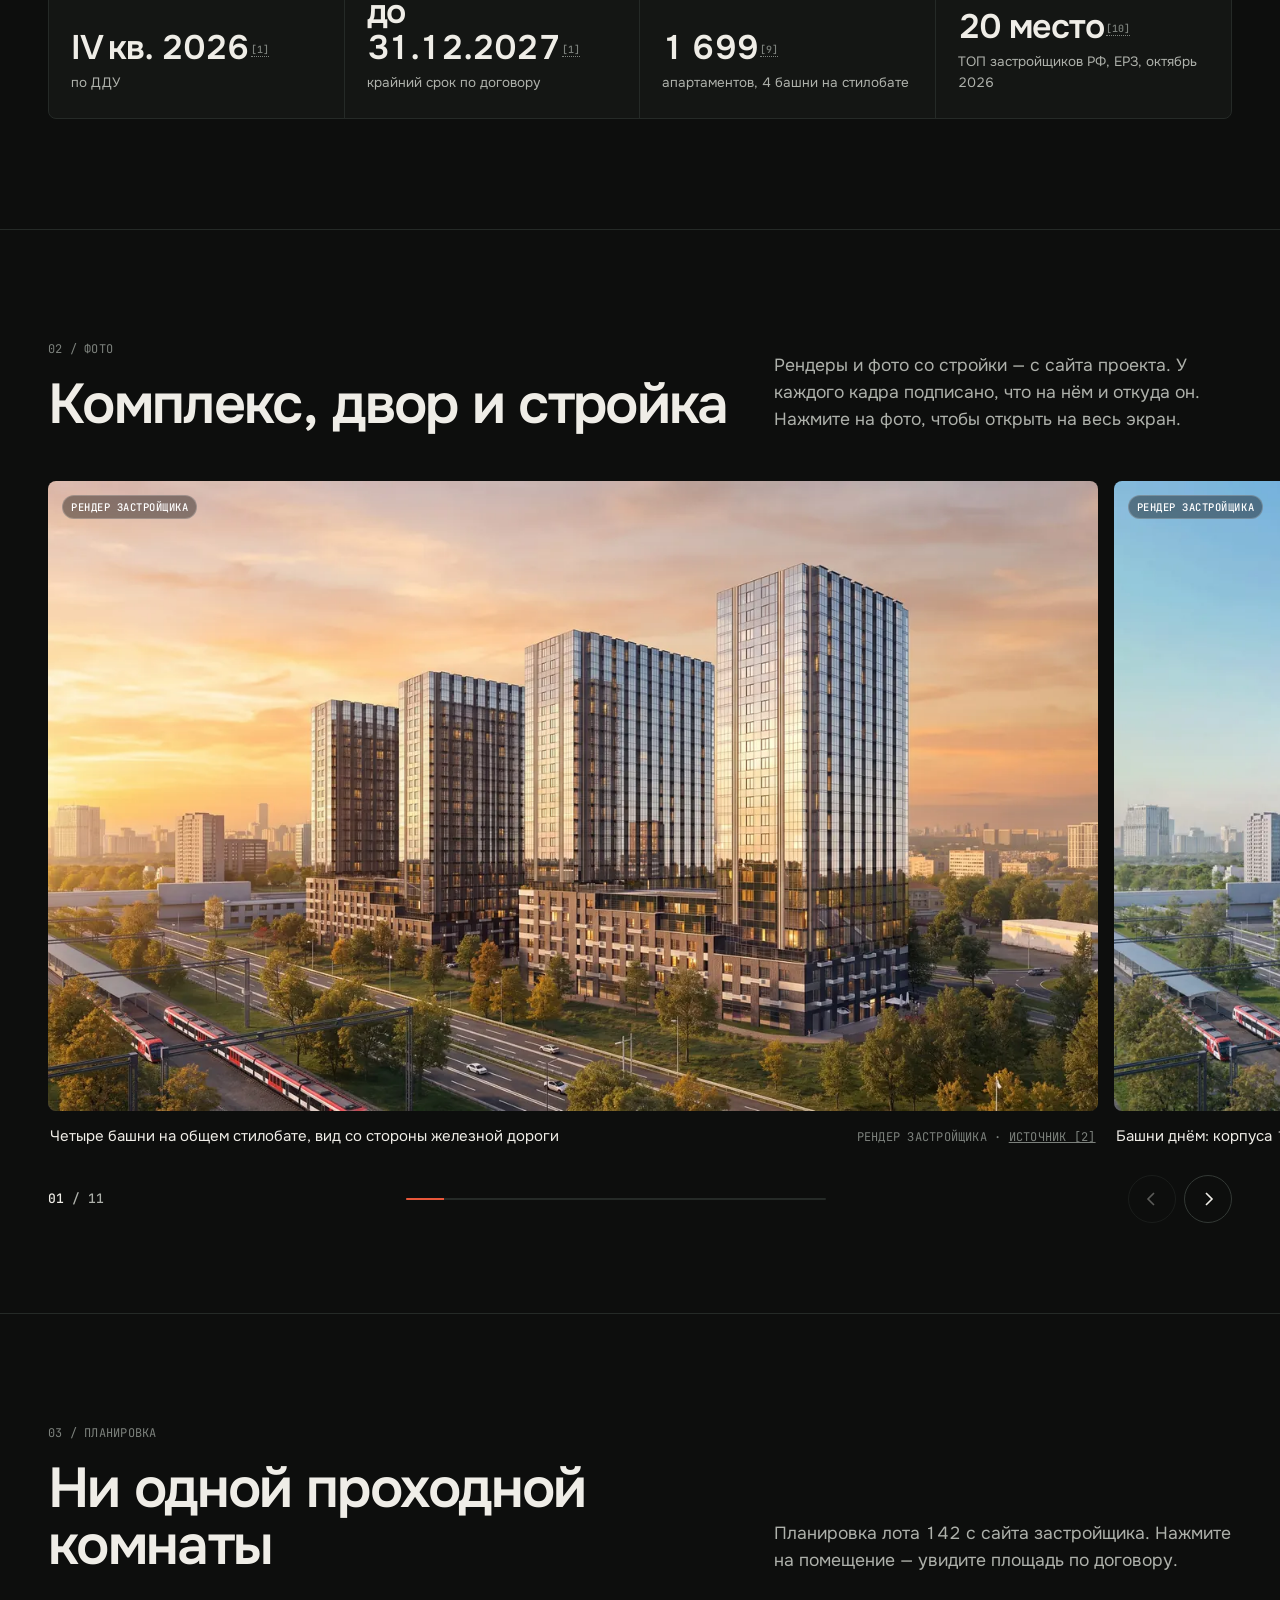
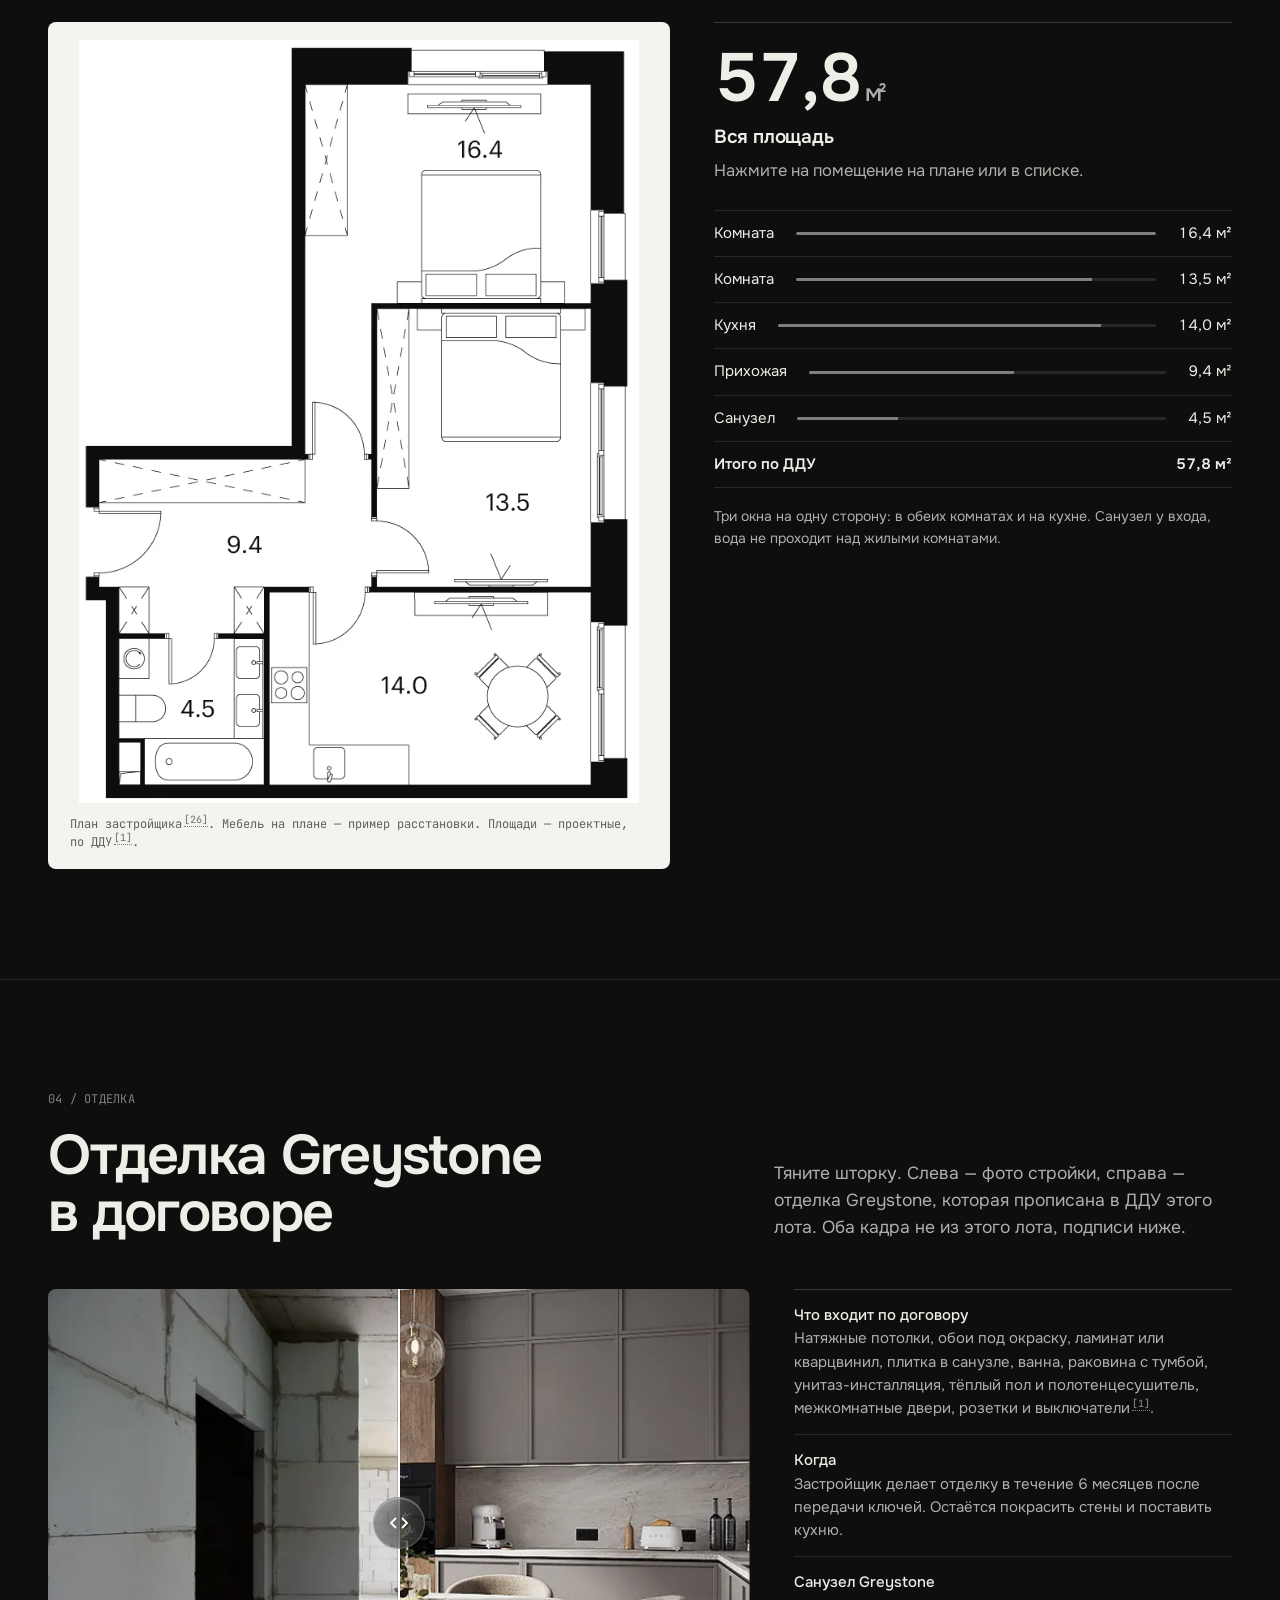
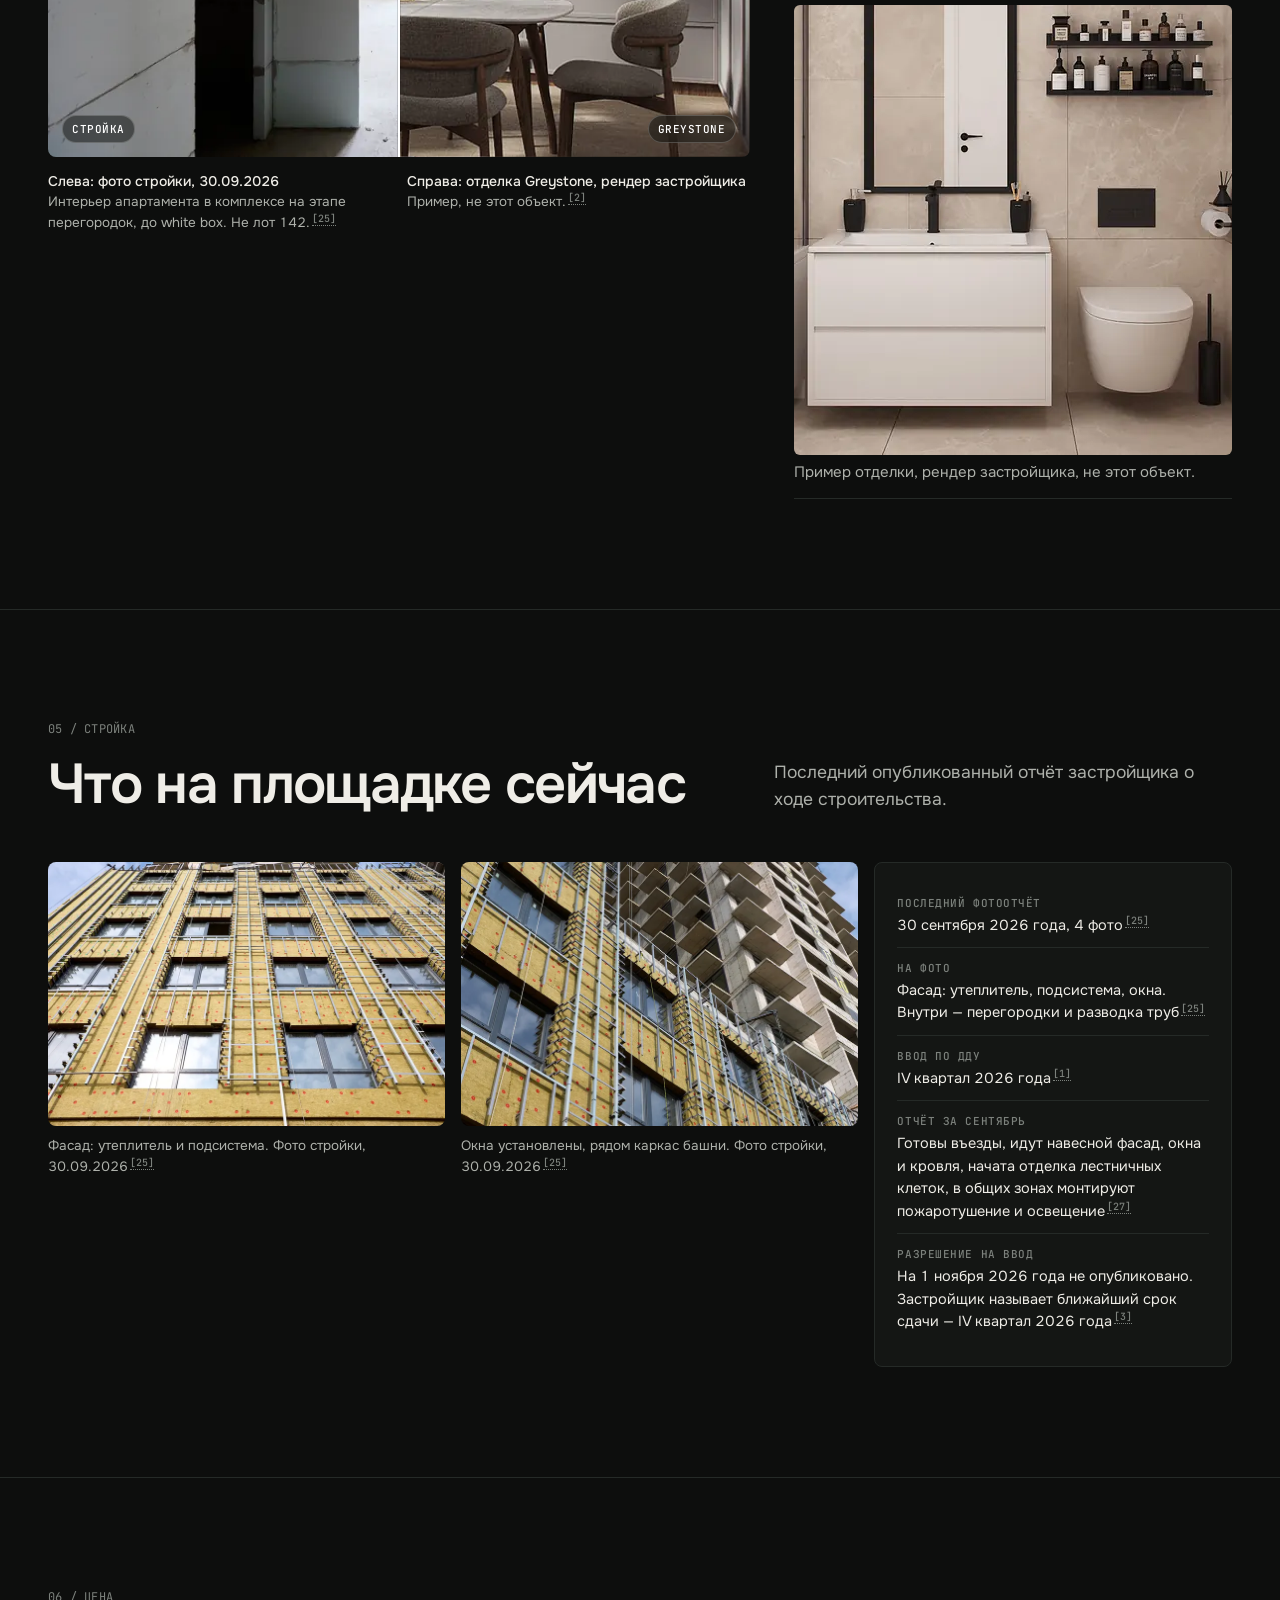
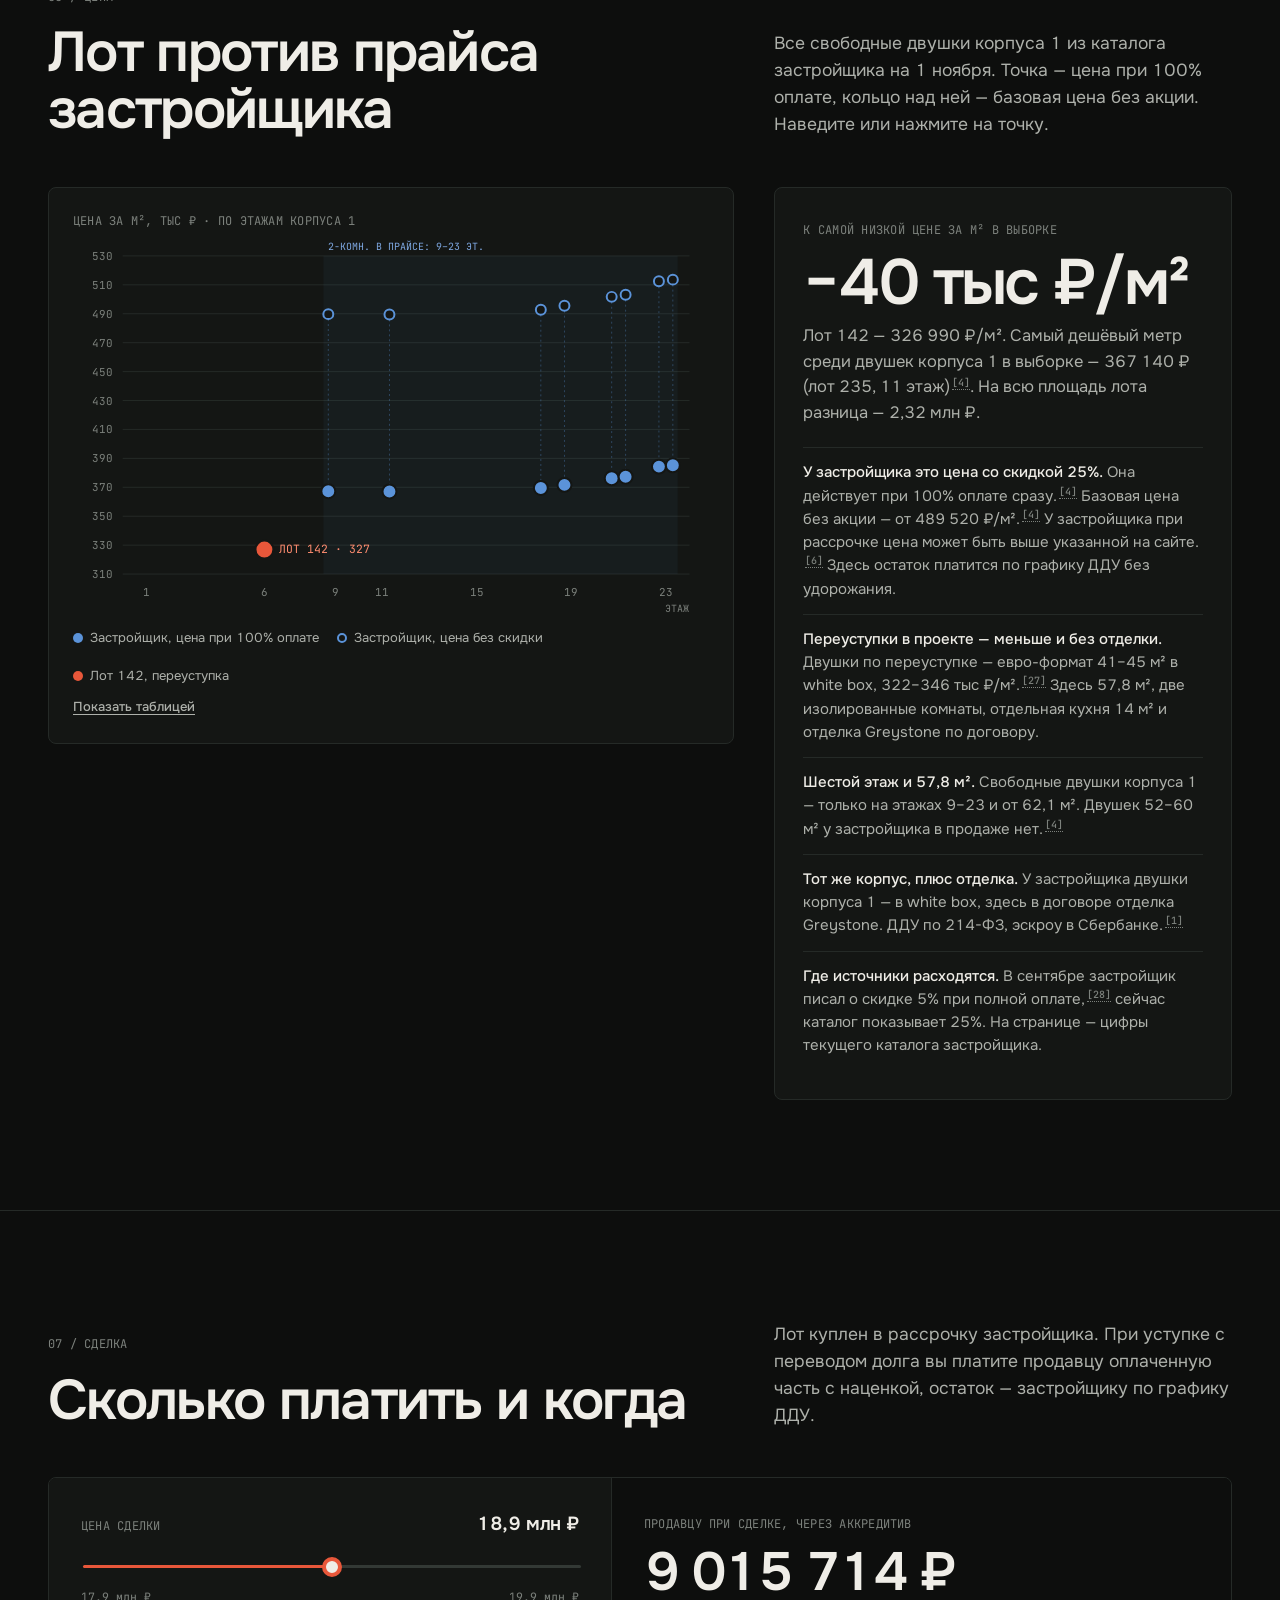
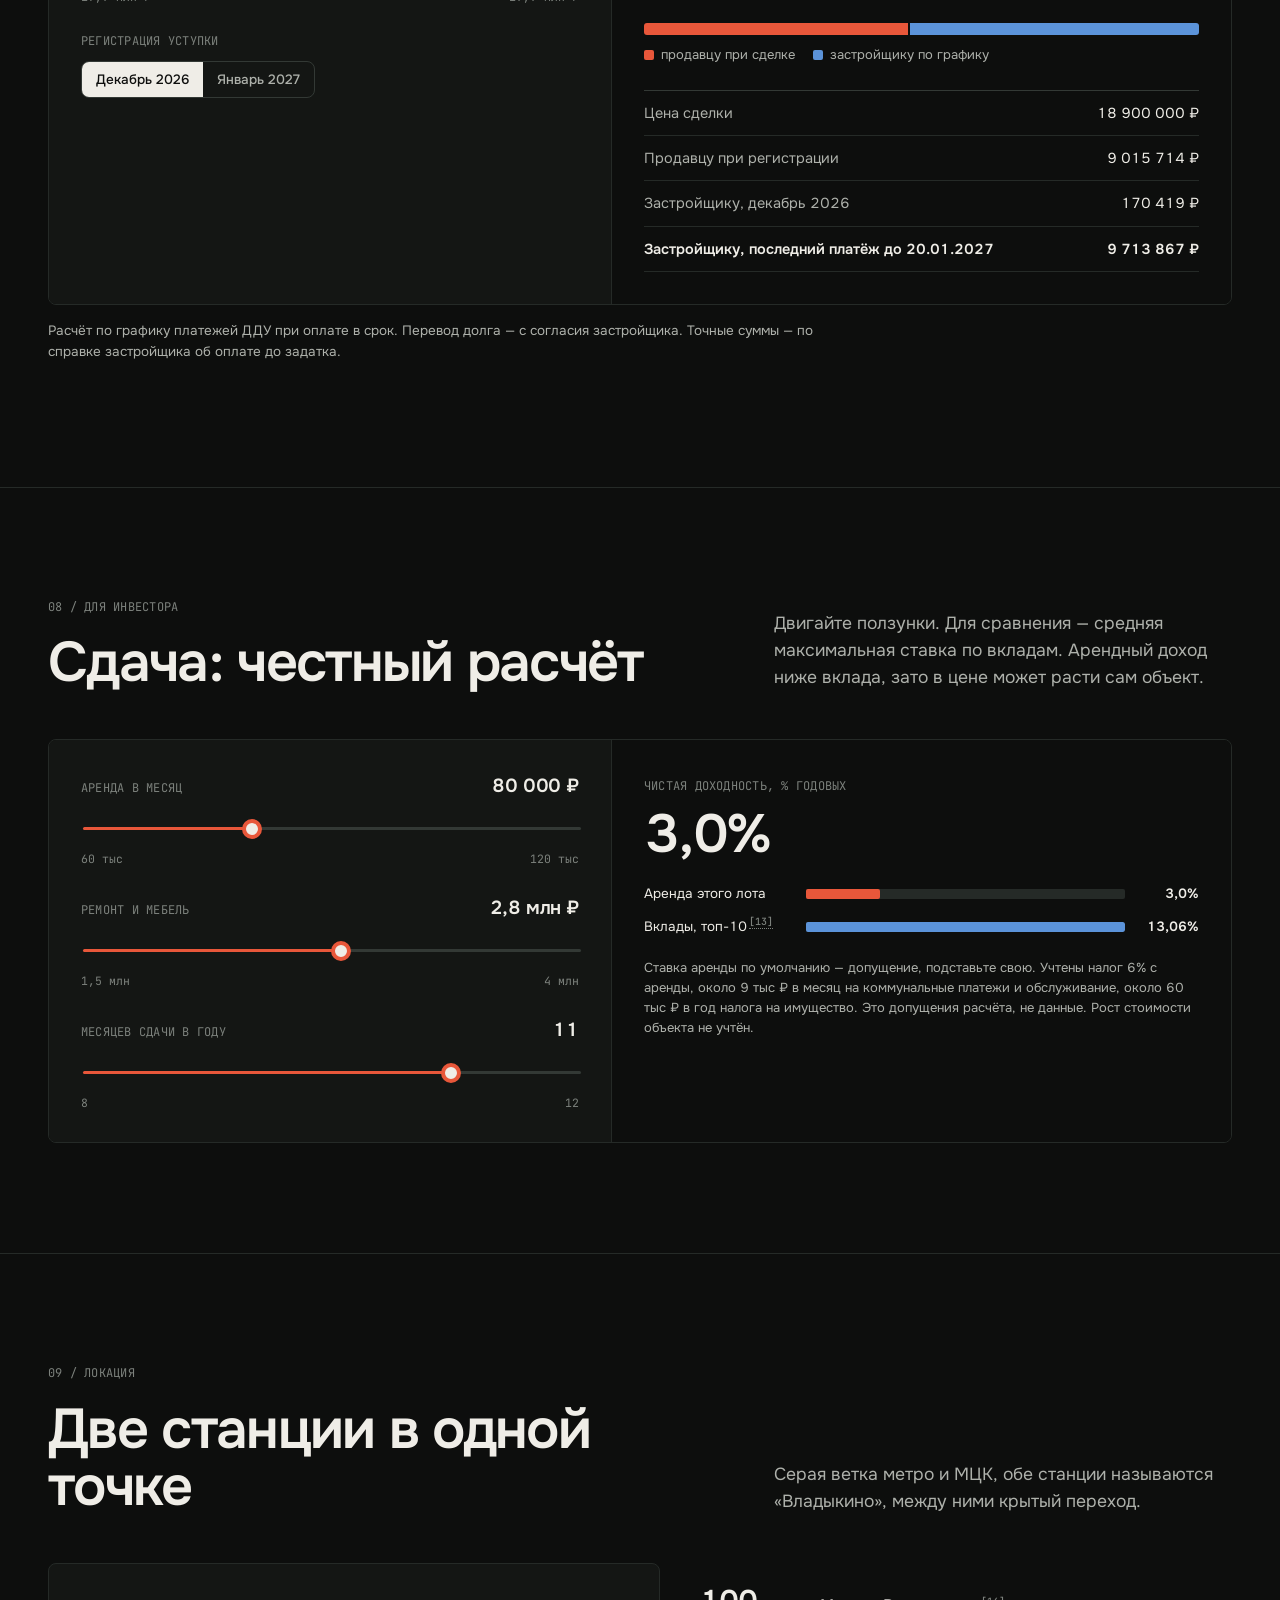
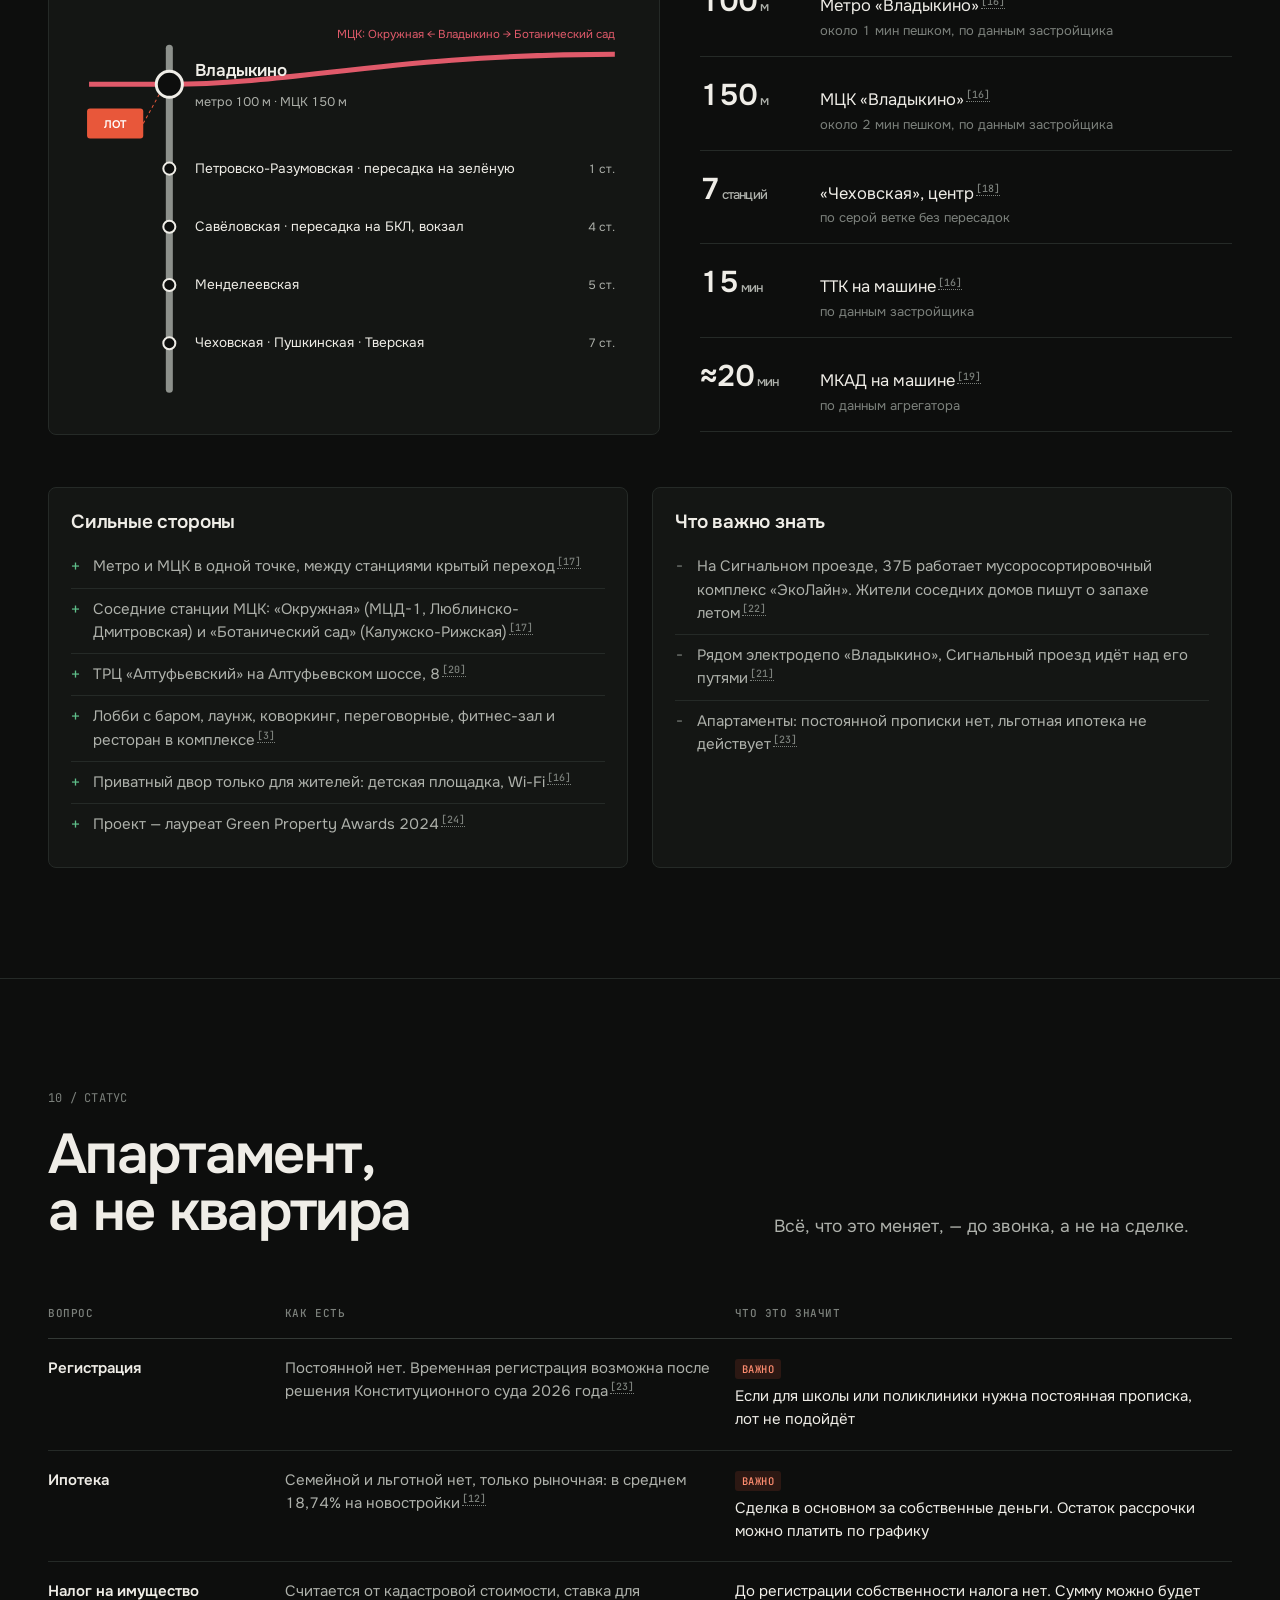
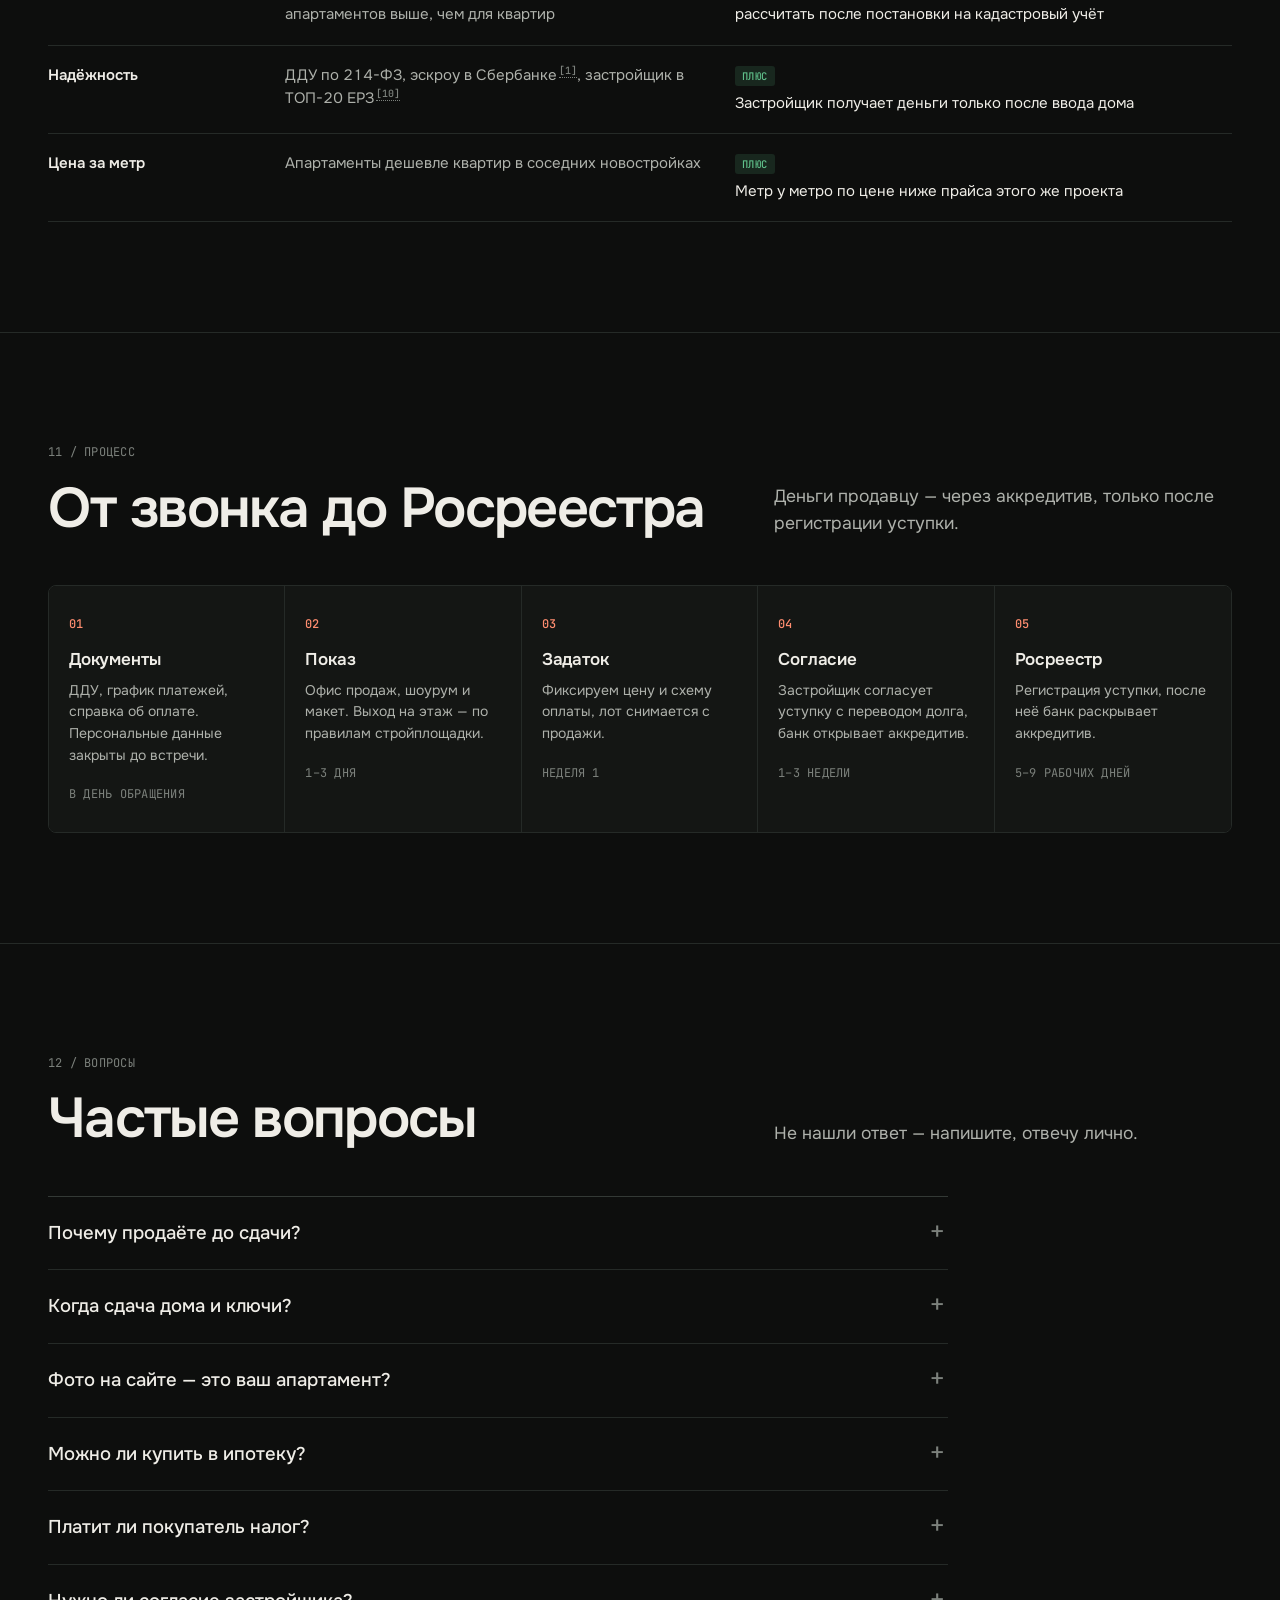
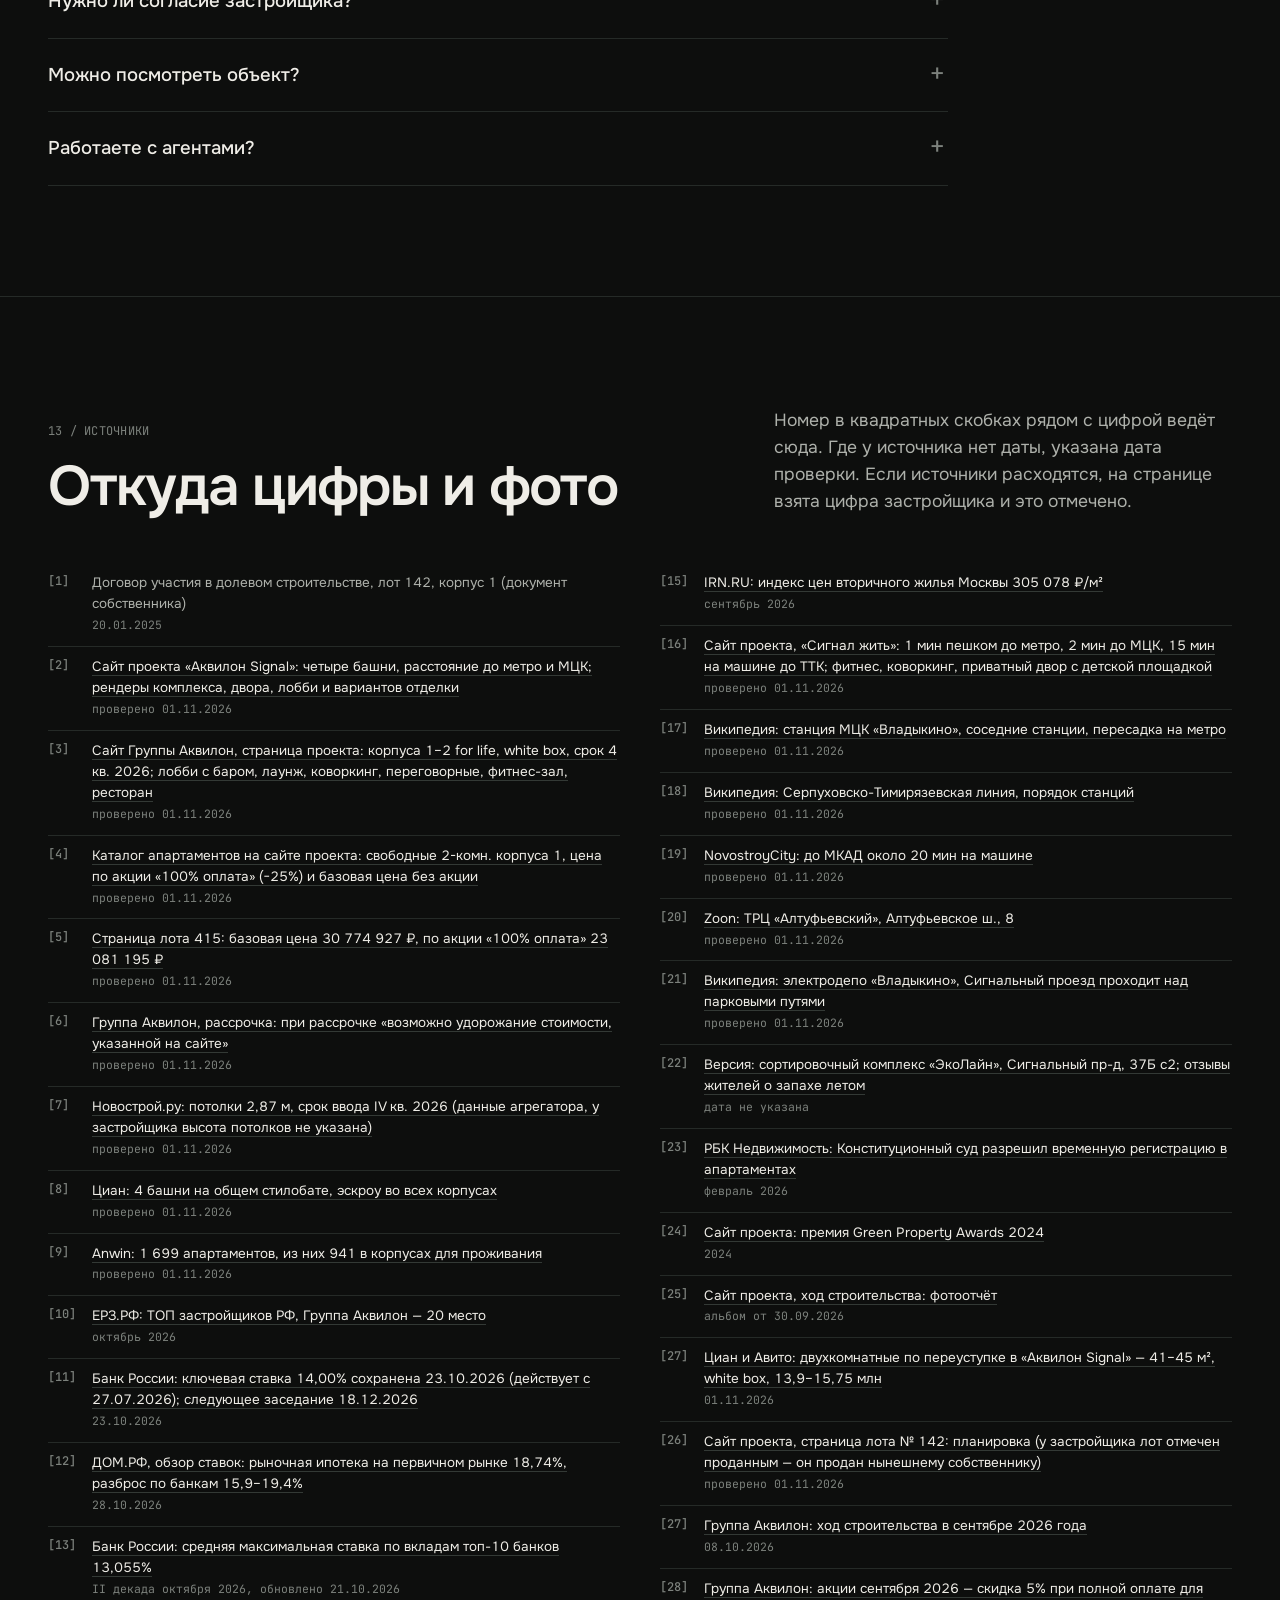
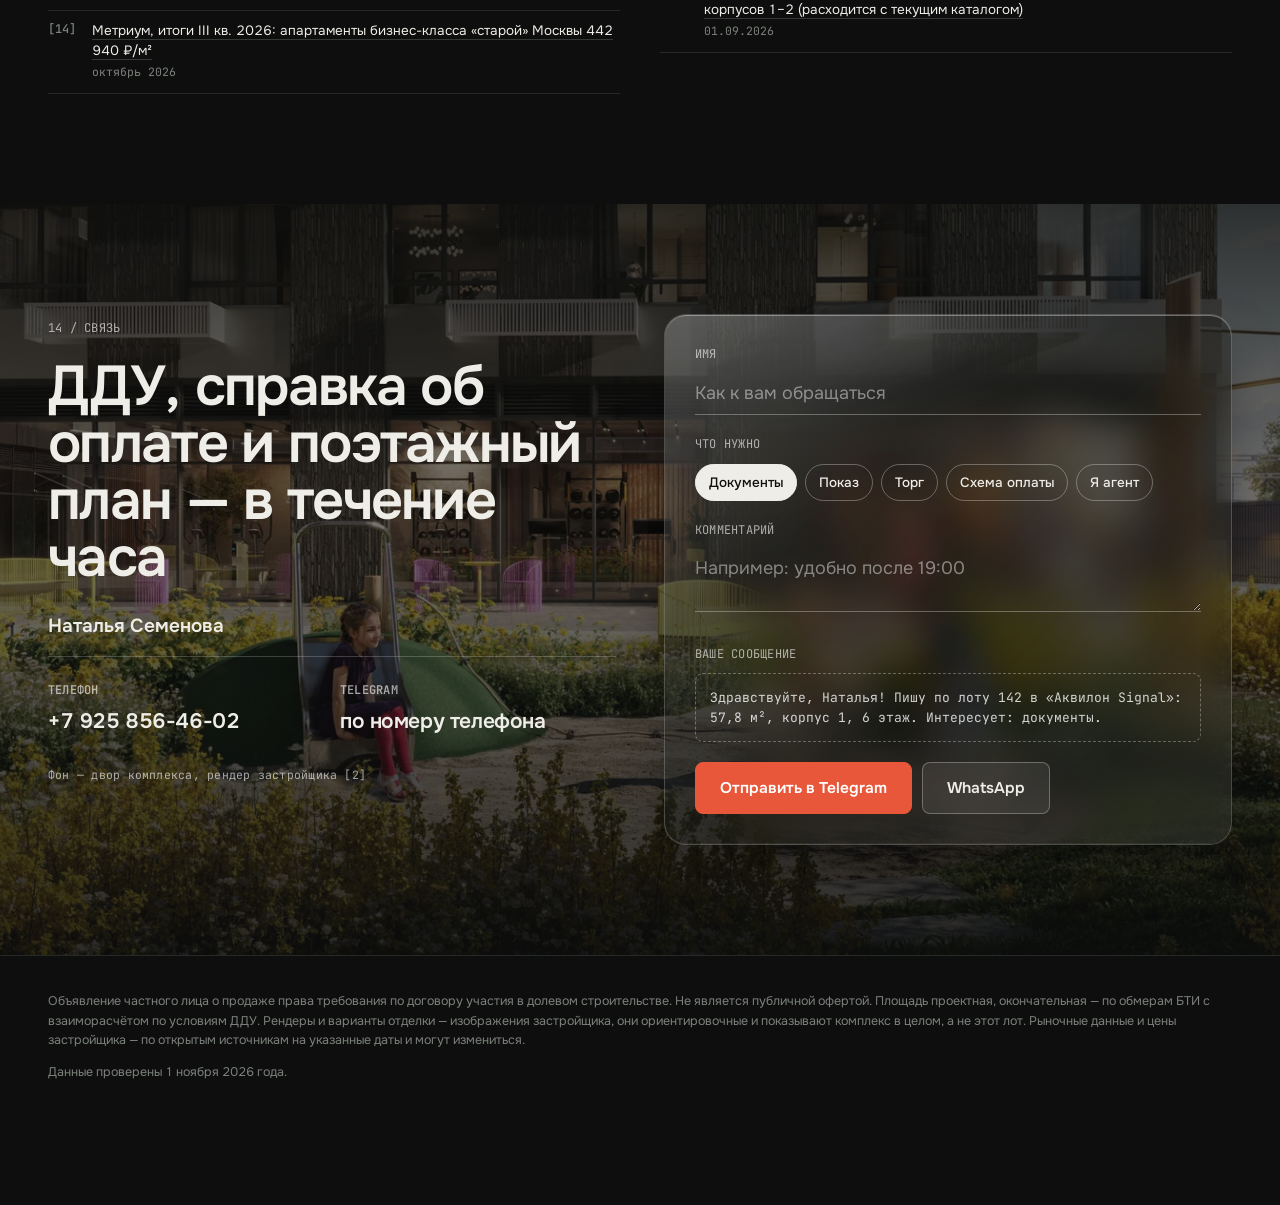
==== commit e4b9343f: "Разбор цены: срок по экспертной оценке (19,4 млн — 8–10 недель), фикс невидимых аналогов и переходов" ====
--- a/landing/index.html
+++ b/landing/index.html
@@ -8,6 +8,7 @@
 <meta property="og:title" content="Лот 142 · Аквилон Signal · 57,8 м² у метро Владыкино">
 <meta property="og:description" content="Две комнаты и кухня 14 м², 6 этаж, корпус 1. Переуступка от собственника, метр ниже прайса застройщика.">
 <meta property="og:image" content="img/hero-towers-sunset-1400.webp">
+<link rel="icon" href="data:image/svg+xml,%3Csvg xmlns=%27http://www.w3.org/2000/svg%27 viewBox=%270 0 32 32%27%3E%3Crect width=%2732%27 height=%2732%27 rx=%276%27 fill=%27%2323272B%27/%3E%3Crect x=%275%27 y=%2710%27 width=%275%27 height=%2716%27 fill=%27%23fff%27/%3E%3Crect x=%2712%27 y=%276%27 width=%275%27 height=%2720%27 fill=%27%23fff%27/%3E%3Crect x=%2719%27 y=%279%27 width=%275%27 height=%2717%27 fill=%27%23fff%27/%3E%3Crect x=%275%27 y=%2720%27 width=%275%27 height=%273%27 fill=%27%23F5921E%27/%3E%3C/svg%3E">
 <meta name="theme-color" content="#0d0e0d">
 <link rel="preload" as="image" href="img/hero-towers-sunset-800.webp" imagesrcset="img/hero-towers-sunset-800.webp 800w, img/hero-towers-sunset-1400.webp 1400w, img/hero-towers-sunset-2400.webp 2400w" imagesizes="100vw">
 <link rel="preconnect" href="https://fonts.googleapis.com">
